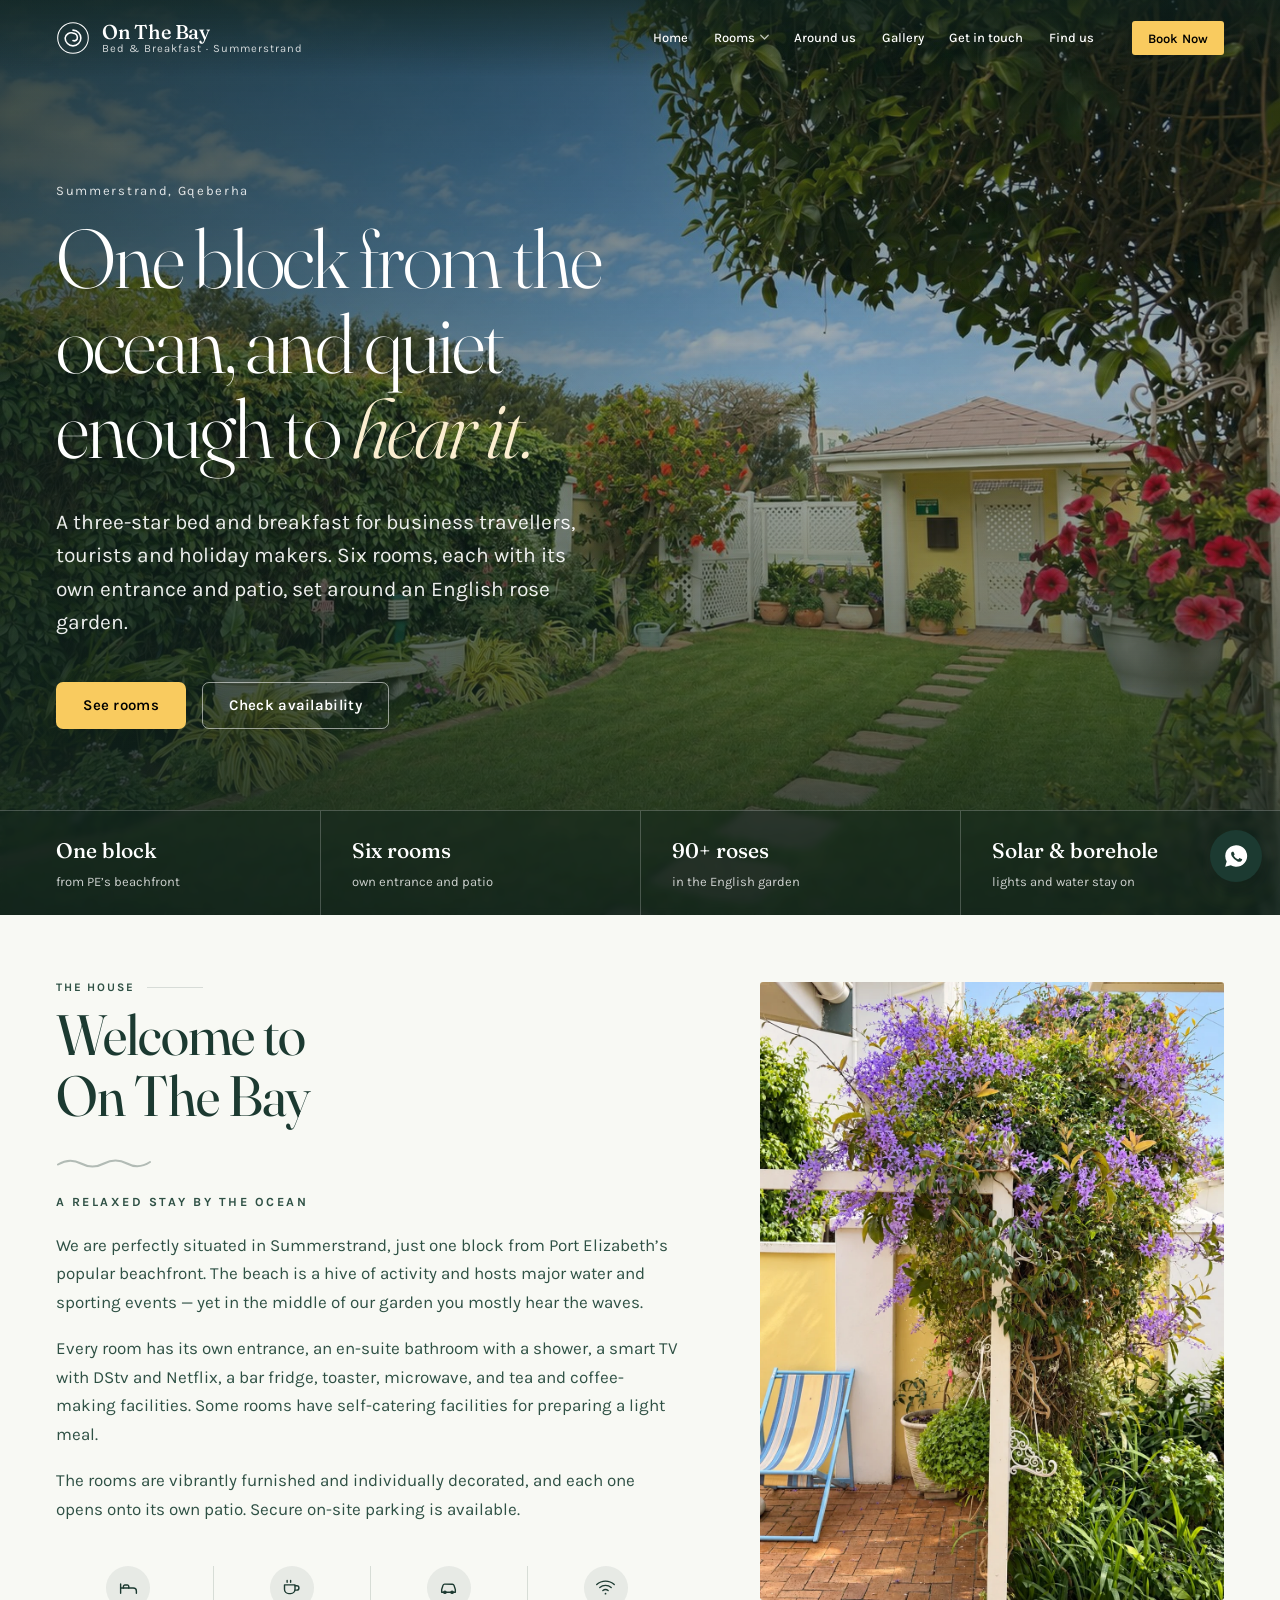
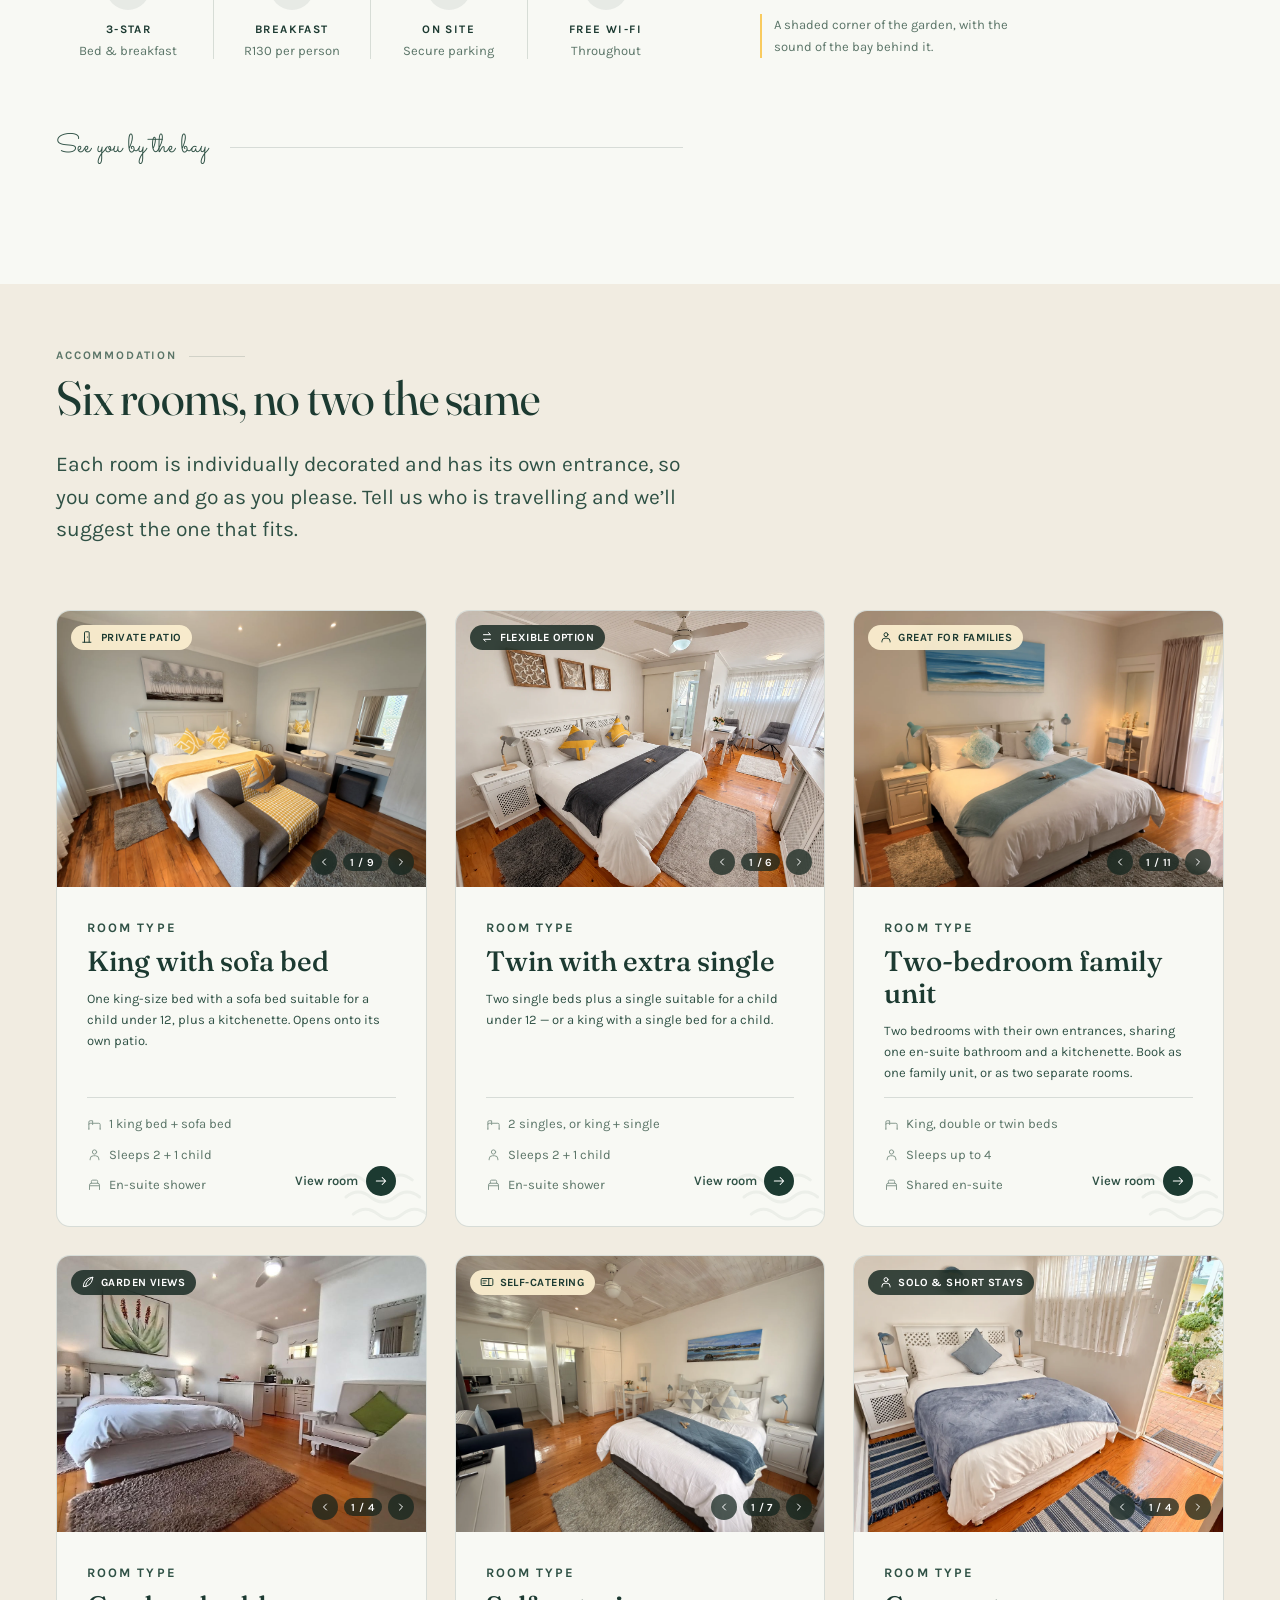
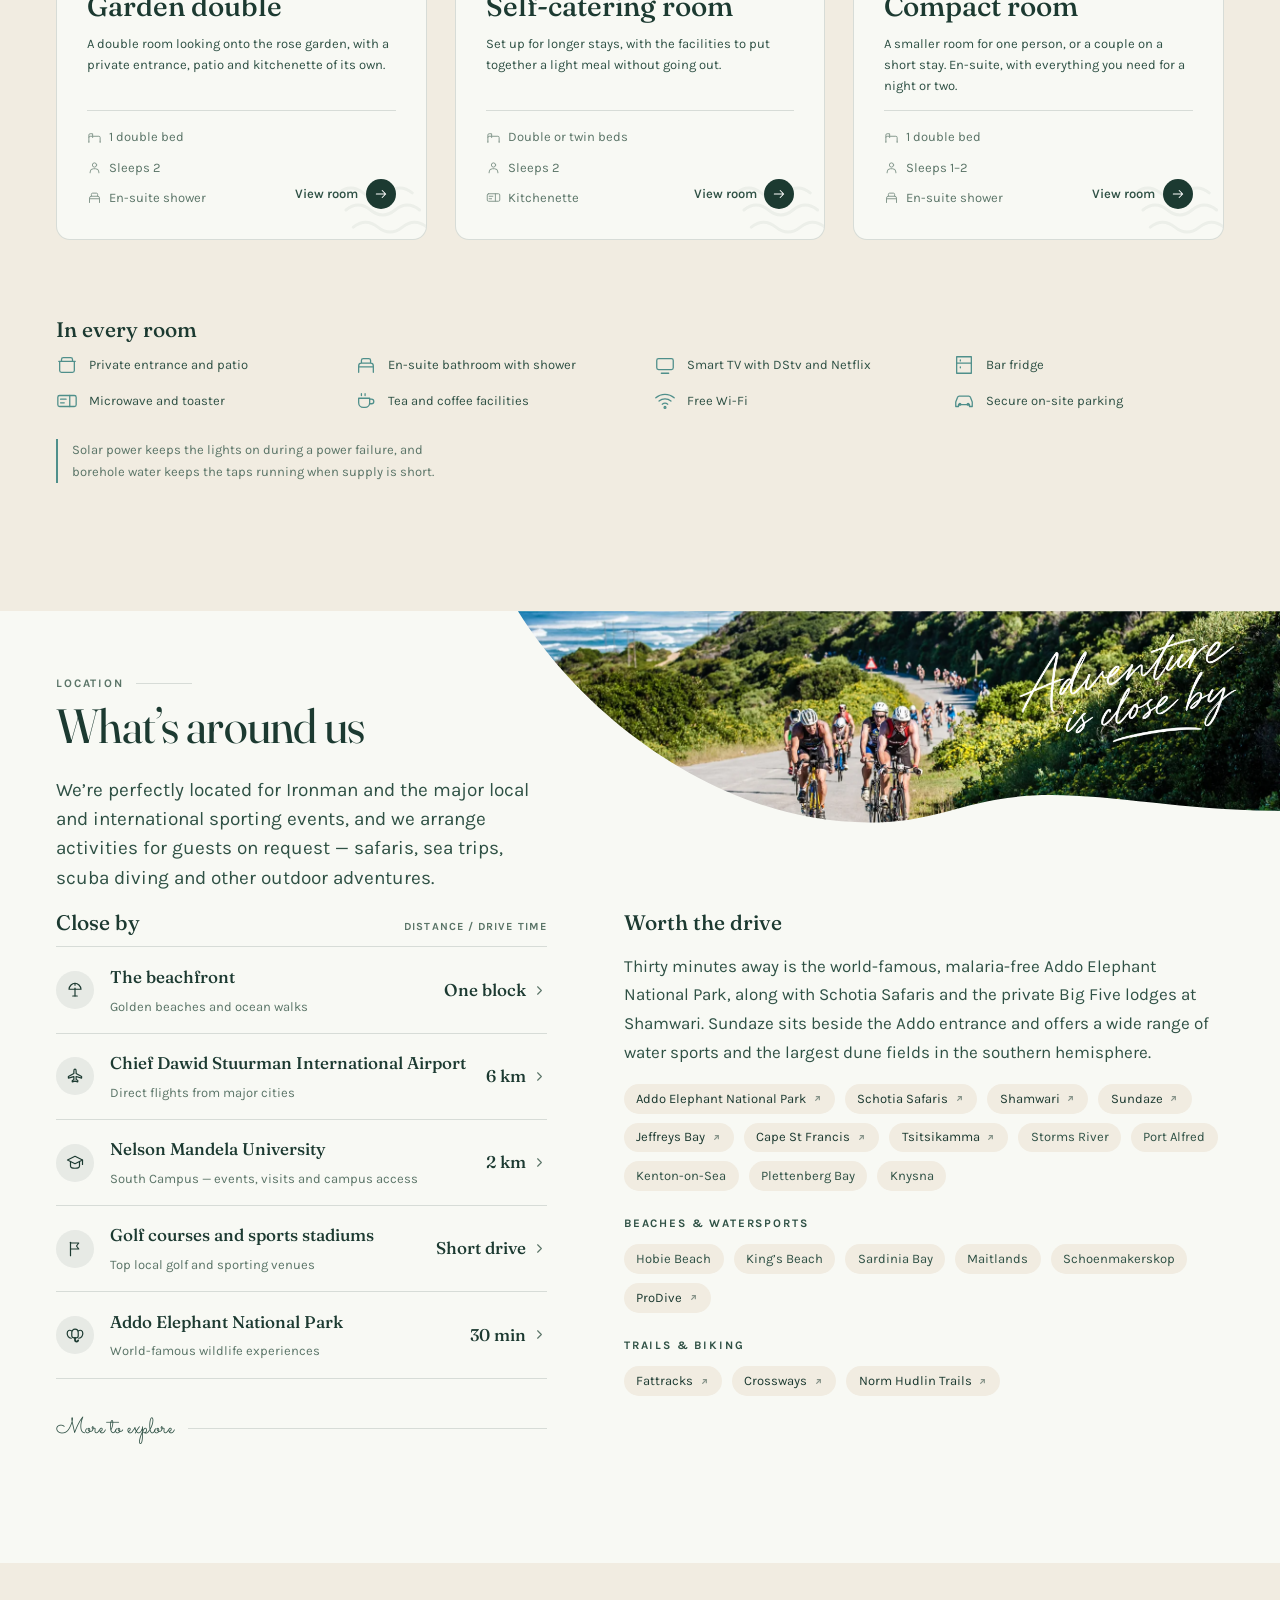
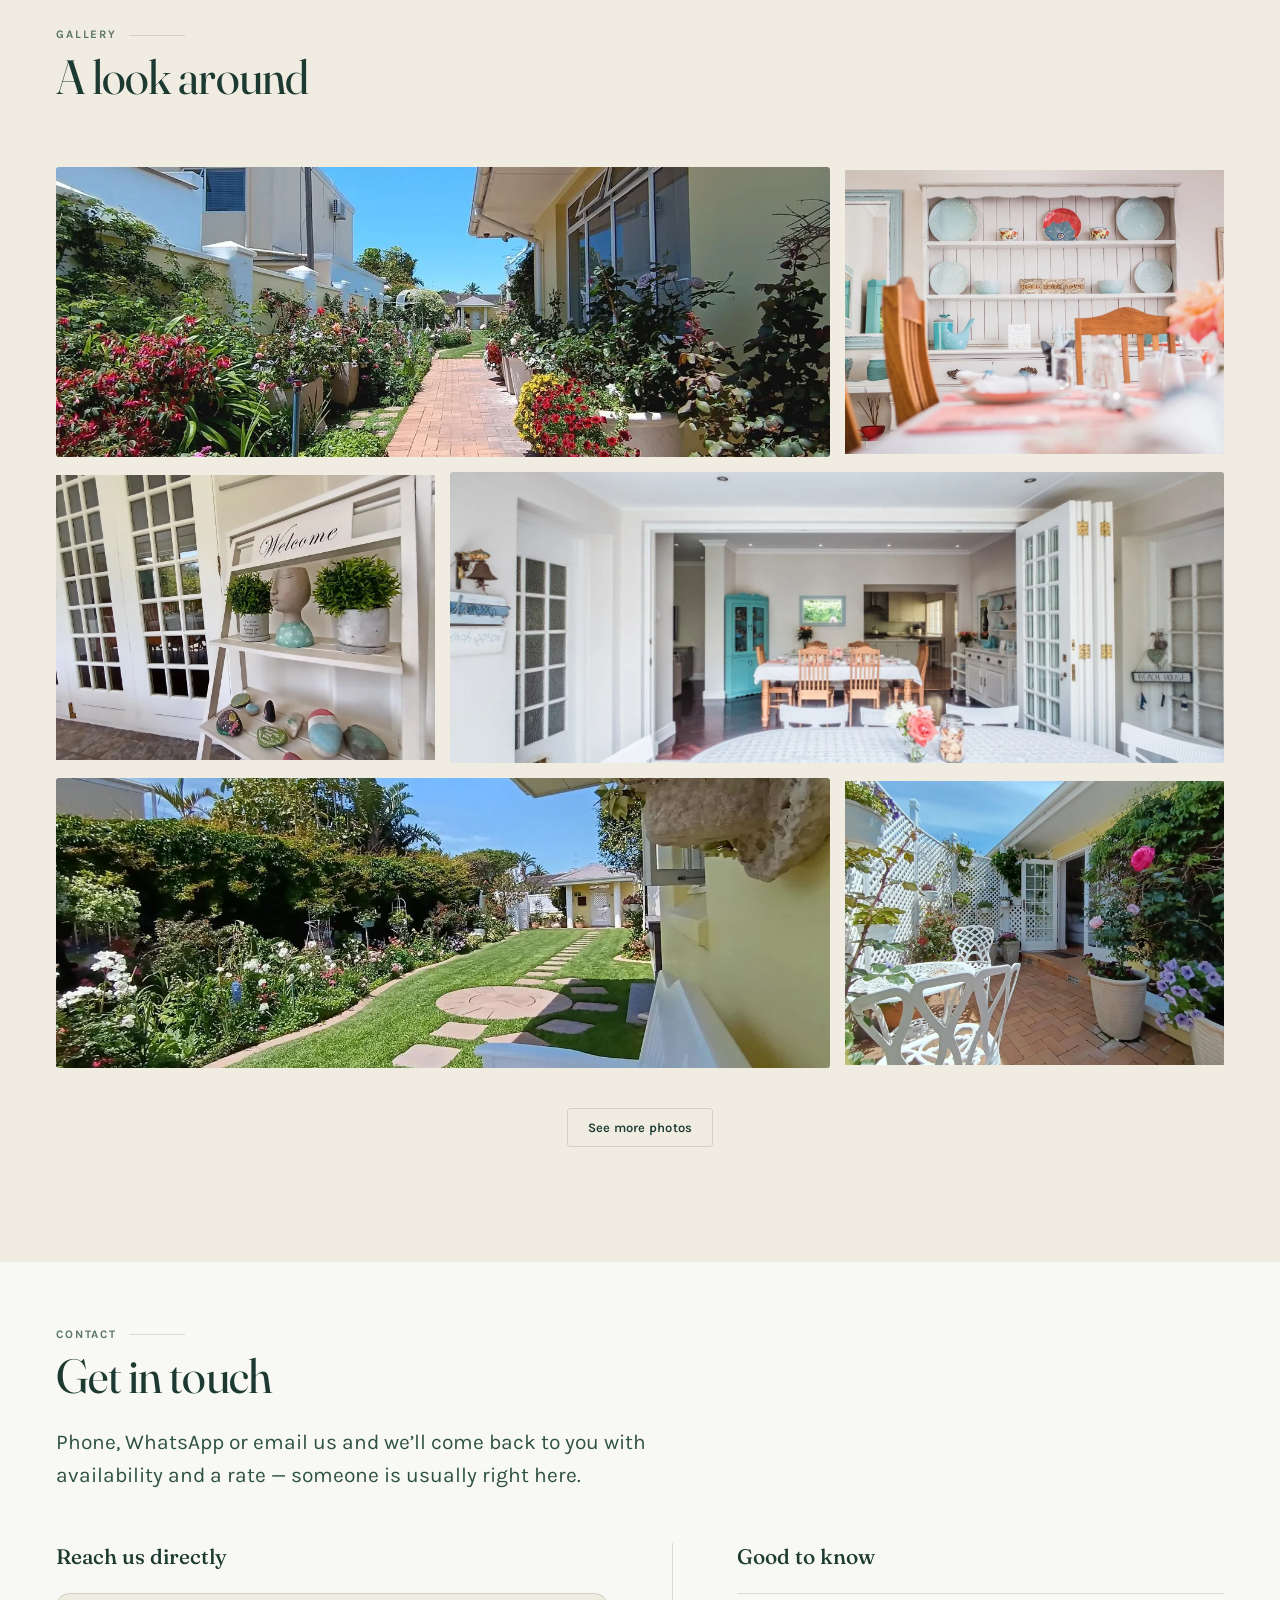
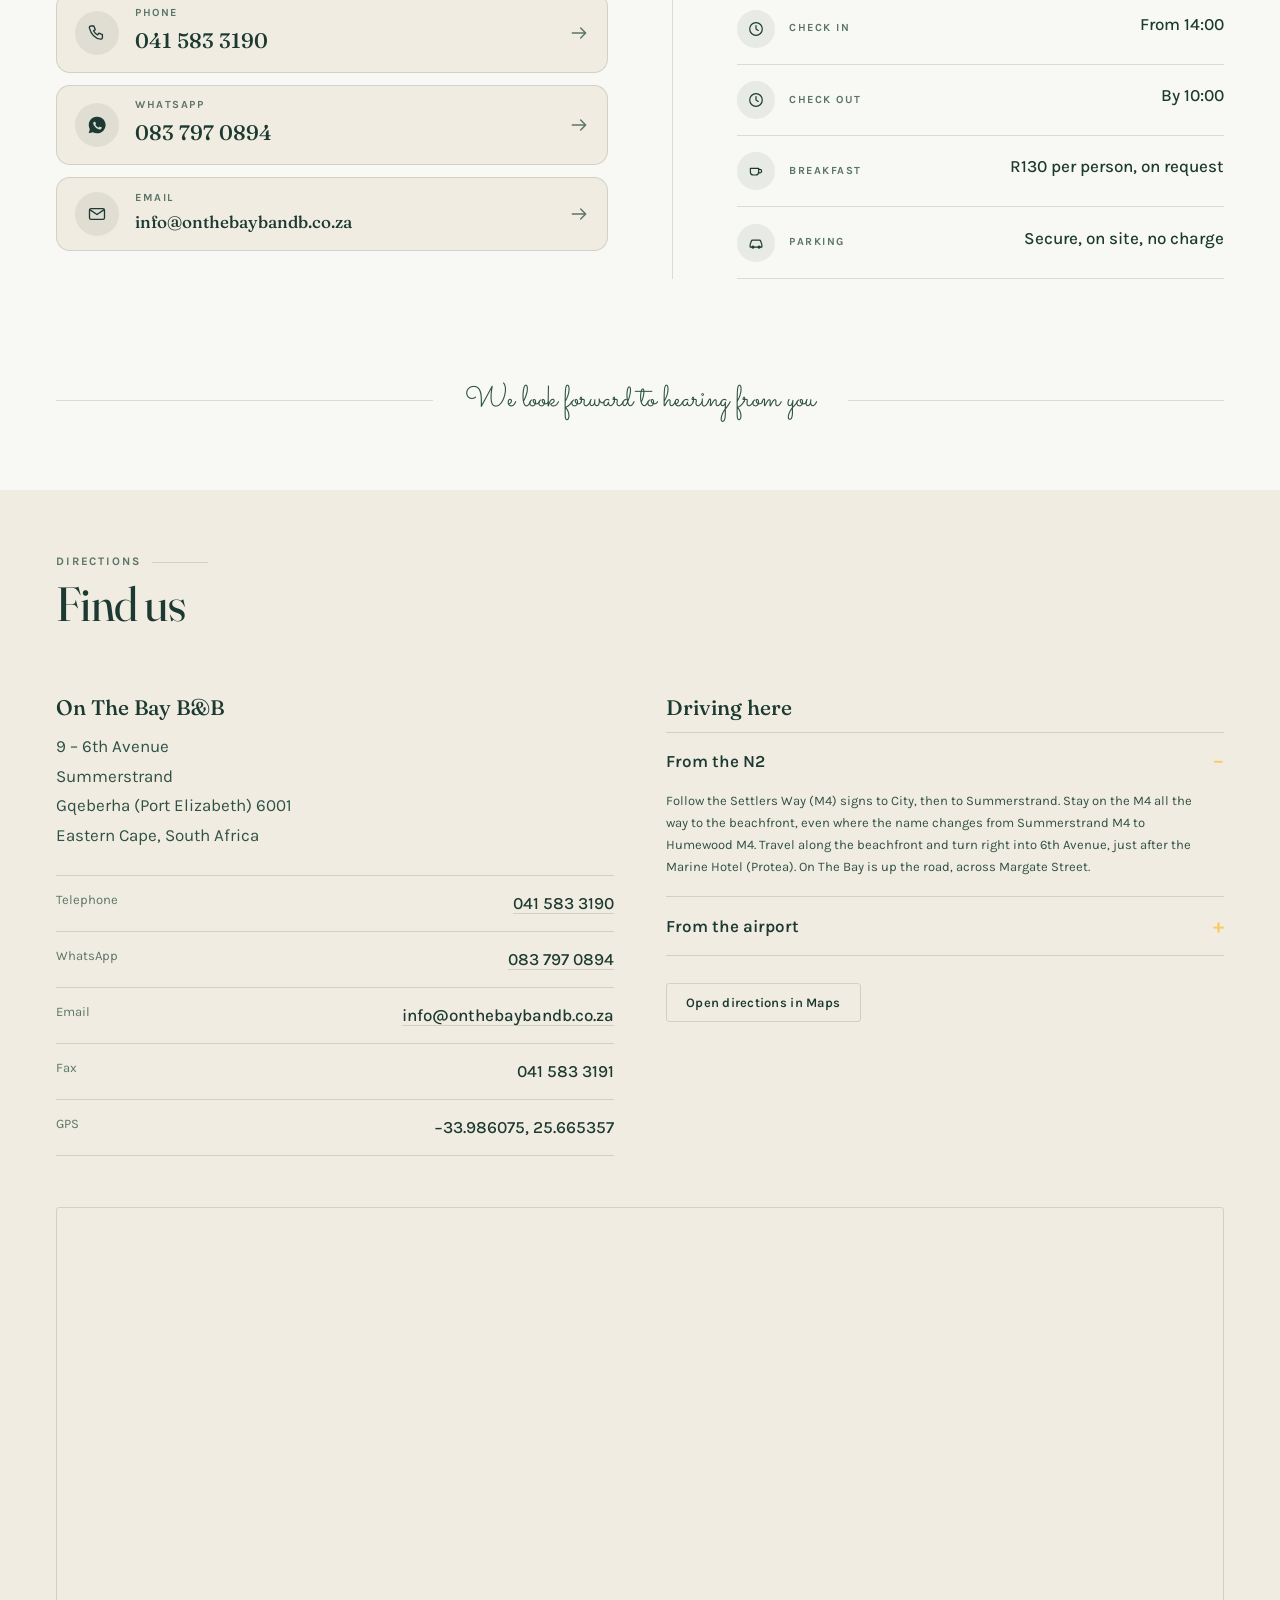
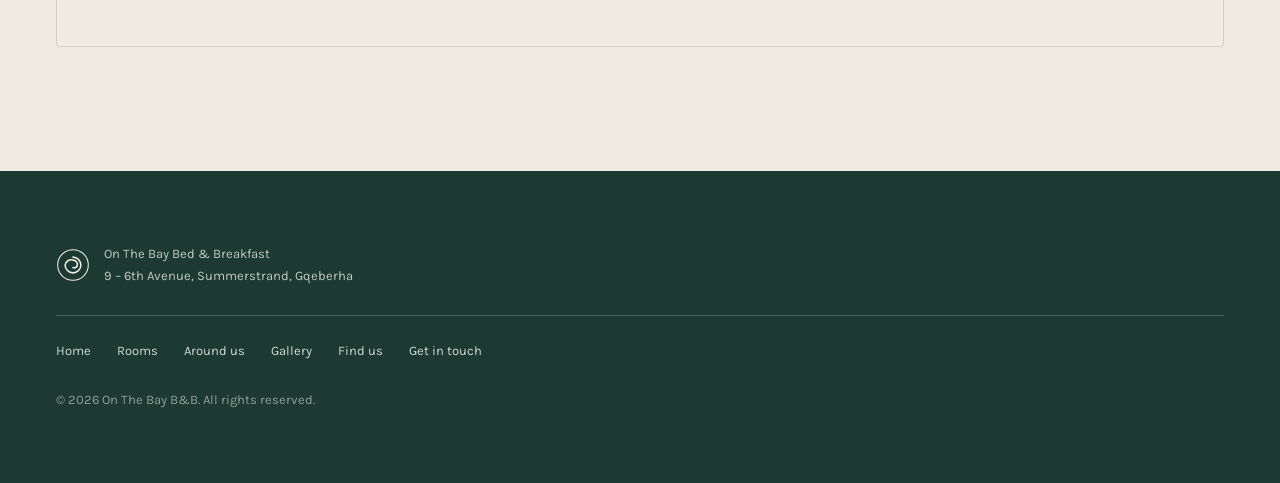
==== index.html @ 8ef1be41 "update" ====
<!DOCTYPE html>
<html lang="en-ZA">
<head>
<meta charset="utf-8">
<meta name="viewport" content="width=device-width, initial-scale=1">
<title>On The Bay B&amp;B — Bed and breakfast in Summerstrand, Gqeberha</title>
<meta name="description" content="Three-star bed and breakfast in Summerstrand, Gqeberha (Port Elizabeth). Six rooms with private entrances, set around an English rose garden, one block from the beachfront.">
<link rel="canonical" href="https://www.onthebaybandb.co.za/">
<meta property="og:title" content="On The Bay B&amp;B — Summerstrand, Gqeberha">
<meta property="og:description" content="Six rooms with private entrances, set around an English rose garden, one block from the beachfront.">
<!-- og:image MUST be an absolute URL — WhatsApp/Facebook fetch it from their
     own servers, where a relative path has nothing to resolve against and the
     preview silently falls back to no image. This was relative while every
     rooms/*.html page was already absolute. -->
<meta property="og:image" content="https://www.onthebaybandb.co.za/images/og-image.jpg">
<meta property="og:image:width" content="1200">
<meta property="og:image:height" content="630">
<meta property="og:image:alt" content="The garden path leading to the guest cottage at On The Bay, with flowering pots and a mown lawn">
<meta property="og:url" content="https://www.onthebaybandb.co.za/">
<meta property="og:site_name" content="On The Bay B&amp;B">
<meta property="og:type" content="website">
<meta name="theme-color" content="#1C3A31">
<link rel="icon" href="favicon.svg" type="image/svg+xml">

<link rel="preconnect" href="https://fonts.googleapis.com">
<link rel="preconnect" href="https://fonts.gstatic.com" crossorigin>
<link href="https://fonts.googleapis.com/css2?family=Fraunces:opsz,wght@9..144,300..800&family=Karla:wght@300..700&family=Sacramento&display=swap" rel="stylesheet">
<link rel="stylesheet" href="styles.css">

<script type="application/ld+json">
{
  "@context": "https://schema.org",
  "@type": "BedAndBreakfast",
  "name": "On The Bay B&B",
  "url": "https://www.onthebaybandb.co.za/",
  "image": "https://www.onthebaybandb.co.za/images/og-image.jpg",
  "telephone": "+27415833190",
  "email": "info@onthebaybandb.co.za",
  "starRating": { "@type": "Rating", "ratingValue": "3" },
  "address": {
    "@type": "PostalAddress",
    "streetAddress": "9 Sixth Avenue, Summerstrand",
    "addressLocality": "Gqeberha (Port Elizabeth)",
    "postalCode": "6001",
    "addressRegion": "Eastern Cape",
    "addressCountry": "ZA"
  },
  "geo": { "@type": "GeoCoordinates", "latitude": -33.986075, "longitude": 25.665357 },
  "amenityFeature": [
    { "@type": "LocationFeatureSpecification", "name": "Free Wi-Fi", "value": true },
    { "@type": "LocationFeatureSpecification", "name": "Secure on-site parking", "value": true },
    { "@type": "LocationFeatureSpecification", "name": "Garden", "value": true }
  ]
}
</script>
</head>

<body>
<a class="skip" href="#main">Skip to content</a>

<!-- ─────────────────────────  HEADER  ───────────────────────── -->
<header class="site-head" id="siteHead">
  <div class="shell head-inner">

    <a class="brand" href="./" aria-label="On The Bay B&amp;B, home">
      <svg class="brand-mark" viewBox="0 0 32 32" aria-hidden="true" focusable="false">
        <circle cx="16" cy="16" r="14.4" fill="none" stroke="currentColor" stroke-width="1"/>
        <path d="M16 8.6a7.4 7.4 0 1 1-7.4 7.4A5.7 5.7 0 0 1 16 11.4a4.1 4.1 0 0 1 4.1 4.1A2.9 2.9 0 0 1 16 18.4"
              fill="none" stroke="currentColor" stroke-width="1.5" stroke-linecap="round"/>
      </svg>
      <span class="brand-words">
        <span class="brand-name">On The Bay</span>
        <span class="brand-sub">Bed &amp; Breakfast &middot; Summerstrand</span>
      </span>
    </a>

    <nav class="nav" id="nav" aria-label="Main">
      <a href="./">Home</a>
      <div class="nav-item">
        <a href="rooms/" class="nav-trigger">Rooms <svg class="nav-caret" viewBox="0 0 12 8" aria-hidden="true" focusable="false"><path d="M1 1l5 5 5-5" fill="none" stroke="currentColor" stroke-width="1.6" stroke-linecap="round" stroke-linejoin="round"/></svg></a>
        <div class="nav-dropdown">
          <a href="rooms/king-sofa">King with sofa bed</a>
          <a href="rooms/twin">Twin with extra single</a>
          <a href="rooms/family-unit">Two-bedroom family unit</a>
          <a href="rooms/garden-double">Garden double</a>
          <a href="rooms/self-catering">Self-catering room</a>
          <a href="rooms/compact-room">Compact room</a>
        </div>
      </div>
      <a href="#around">Around us</a>
      <a href="#gallery">Gallery</a>
      <a href="#contact">Get in touch</a>
      <a href="#find">Find us</a>
    </nav>

    <div class="head-actions">
      <a class="btn btn-solid btn-sm" href="https://book.nightsbridge.com/26870" target="_blank" rel="noopener">Book Now</a>
      <button class="burger" id="burger" aria-expanded="false" aria-controls="nav" aria-label="Open menu">
        <span></span><span></span><span></span>
      </button>
    </div>

  </div>
</header>

<main id="main">

<!-- ─────────────────────────  HERO  ───────────────────────── -->
<section class="hero" id="top">
  <img class="hero-img" src="images/hero-3.jpg" width="1448" height="1086" alt="The garden path leading to the guest cottage at On The Bay B&amp;B" fetchpriority="high">
  <div class="hero-scrim" aria-hidden="true"></div>

  <div class="shell hero-inner">
    <p class="hero-place js-rise" style="--d:0ms">Summerstrand, Gqeberha</p>
    <h1 class="hero-title js-rise" style="--d:90ms">One block from the<br>ocean, and quiet<br>enough to <em class="hero-title-accent">hear it.</em></h1>
    <p class="hero-lede js-rise" style="--d:180ms">
      A three-star bed and breakfast for business travellers, tourists and holiday makers.
      Six rooms, each with its own entrance and patio, set around an English rose garden.
    </p>
    <div class="hero-cta js-rise" style="--d:270ms">
      <a class="btn btn-solid" href="#rooms">See rooms</a>
      <a class="btn btn-ghost" href="https://book.nightsbridge.com/26870" target="_blank" rel="noopener">Check availability</a>
    </div>
  </div>

  <ul class="ribbon">
    <li><strong>One block</strong><span>from PE&rsquo;s beachfront</span></li>
    <li><strong>Six rooms</strong><span>own entrance and patio</span></li>
    <li><strong>90+ roses</strong><span>in the English garden</span></li>
    <li><strong>Solar &amp; borehole</strong><span>lights and water stay on</span></li>
  </ul>
</section>

<!-- ─────────────────────────  WELCOME  ───────────────────────── -->
<section class="band band-paper" id="stay">
  <div class="shell split">

    <div class="split-text">
      <p class="eyebrow eyebrow-rule">The house</p>
      <h2 class="h-sec"><span>Welcome to</span> <span>On The Bay</span></h2>
      <svg class="welcome-wave" viewBox="0 0 96 14" aria-hidden="true">
        <path d="M2 9.5Q13.5 2.5 25 8.5T48 8.5T71 8.5T94 7"/>
      </svg>
      <p class="welcome-sub">A relaxed stay by the ocean</p>
      <p>
        We are perfectly situated in Summerstrand, just one block from Port Elizabeth&rsquo;s popular
        beachfront. The beach is a hive of activity and hosts major water and sporting events &mdash;
        yet in the middle of our garden you mostly hear the waves.
      </p>
      <p>
        Every room has its own entrance, an en-suite bathroom with a shower, a smart TV with DStv and
        Netflix, a bar fridge, toaster, microwave, and tea and coffee-making facilities. Some rooms have
        self-catering facilities for preparing a light meal.
      </p>
      <!-- Braai is deliberately NOT mentioned anywhere guest-facing (Sept 2026,
           owner's instruction). There is no shared braai or entertainment area;
           a braai can be laid on by special request, but advertising it sets an
           expectation they don't want to carry. The "Braai facilities" entry was
           removed from the JSON-LD amenityFeature list at the same time, since
           that is how search engines surface it. Don't reinstate either from an
           older copy of the page. -->
      <p>
        The rooms are vibrantly furnished and individually decorated, and each one opens onto its own
        patio. Secure on-site parking is available.
      </p>

      <!-- A <ul>, not the <dl class="facts"> this replaced: the mockup drops the
           labels ("Grading", "Breakfast", "Parking", "Internet") and leads with
           the value, so "3-star / Bed & breakfast" is one phrase in two weights
           rather than a term and its definition. Icons are the site's existing
           ones, reused verbatim — bed from the room-card .spec list, cup and car
           from #contact's .cb-facts, Wi-Fi from the amenities ribbon. -->
      <ul class="welcome-facts">
        <li>
          <span class="welcome-fact-icon" aria-hidden="true"><svg viewBox="0 0 24 24" fill="none" stroke="currentColor" stroke-width="1.6" stroke-linecap="round" stroke-linejoin="round"><path d="M3 18.5V8"/><path d="M3 12.6h14.5a3.5 3.5 0 0 1 3.5 3.5v2.4"/><path d="M6.2 12.6v-1.9a1.6 1.6 0 0 1 1.6-1.6h2.9a1.6 1.6 0 0 1 1.6 1.6v1.9"/></svg></span>
          <b>3-star</b>
          <small>Bed &amp; breakfast</small>
        </li>
        <li>
          <span class="welcome-fact-icon" aria-hidden="true"><svg viewBox="0 0 24 24" fill="none" stroke="currentColor" stroke-width="1.6" stroke-linecap="round" stroke-linejoin="round"><path d="M4 9h12v5a5 5 0 0 1-5 5H9a5 5 0 0 1-5-5z"/><path d="M16 10h2a2.5 2.5 0 0 1 0 5h-2M7 4v2M11 4v2"/></svg></span>
          <b>Breakfast</b>
          <small>R130 per person</small>
        </li>
        <li>
          <span class="welcome-fact-icon" aria-hidden="true"><svg viewBox="0 0 24 24" fill="none" stroke="currentColor" stroke-width="1.6" stroke-linecap="round" stroke-linejoin="round"><path d="M4.2 14.2 5.7 9.6a2 2 0 0 1 1.9-1.4h8.8a2 2 0 0 1 1.9 1.4l1.5 4.6v3.2H4.2z"/><circle cx="7.9" cy="17.4" r="1.3"/><circle cx="16.1" cy="17.4" r="1.3"/></svg></span>
          <b>On site</b>
          <small>Secure parking</small>
        </li>
        <li>
          <span class="welcome-fact-icon" aria-hidden="true"><svg viewBox="0 0 24 24" fill="none" stroke="currentColor" stroke-width="1.6" stroke-linecap="round" stroke-linejoin="round"><path d="M2 8.5a15 15 0 0 1 20 0M5.5 12a10 10 0 0 1 13 0M9 15.5a5 5 0 0 1 6 0"/><circle cx="12" cy="19" r="1" fill="currentColor" stroke="none"/></svg></span>
          <b>Free Wi-Fi</b>
          <small>Throughout</small>
        </li>
      </ul>

      <!-- The mockup put a "Book Your Stay" button on this row, to the left of
           the sign-off. The owner asked for it to be left out, so the sign-off
           starts at the gutter and its rule runs out to the right instead.
           Don't add a CTA back here without asking. -->
      <p class="welcome-signoff">See you by the bay</p>
    </div>

    <figure class="split-fig">
      <img src="images/welcome.webp" width="1086" height="1448" alt="A pergola in the garden at On The Bay, covered in purple flowering creeper, with a striped deckchair on the brick paving below" loading="lazy">
      <figcaption>A shaded corner of the garden, with the sound of the bay behind it.</figcaption>
    </figure>

  </div>
</section>

<!-- ─────────────────────────  ROOMS  ───────────────────────── -->
<section class="band band-chalk" id="rooms">
  <div class="shell">

    <header class="sec-head">
      <p class="eyebrow eyebrow-rule">Accommodation</p>
      <h2 class="h-sec">Six rooms, no two the same</h2>
      <p class="lede">
        Each room is individually decorated and has its own entrance, so you come and go as you please.
        Tell us who is travelling and we&rsquo;ll suggest the one that fits.
      </p>
    </header>

    <div class="rooms">

      <a class="room" href="rooms/king-sofa">
        <div class="room-img" data-room-carousel data-slug="king-sofa" data-count="9" data-ext="webp" data-alt="King room with sofa bed">
          <img src="images/rooms/king-sofa/1.webp" width="2000" height="1500" alt="King room with sofa bed" loading="lazy">
          <span class="room-badge room-badge--light"><svg viewBox="0 0 24 24" aria-hidden="true" fill="none" stroke="currentColor" stroke-width="1.7" stroke-linecap="round" stroke-linejoin="round"><path d="M6 21V4.5A1.5 1.5 0 0 1 7.5 3h5A1.5 1.5 0 0 1 14 4.5V21"/><path d="M3 21h14"/><circle cx="11" cy="12" r="1" fill="currentColor" stroke="none"/></svg>Private patio</span>
          <div class="room-carousel" aria-hidden="true">
            <button type="button" class="room-carousel-btn room-carousel-prev" aria-label="Previous photo of King with sofa bed"><svg viewBox="0 0 24 24" aria-hidden="true" fill="none" stroke="currentColor" stroke-width="2" stroke-linecap="round" stroke-linejoin="round"><path d="M15 6l-6 6 6 6"/></svg></button>
            <span class="room-carousel-count">1 / 9</span>
            <button type="button" class="room-carousel-btn room-carousel-next" aria-label="Next photo of King with sofa bed"><svg viewBox="0 0 24 24" aria-hidden="true" fill="none" stroke="currentColor" stroke-width="2" stroke-linecap="round" stroke-linejoin="round"><path d="M9 6l6 6-6 6"/></svg></button>
          </div>
        </div>
        <div class="room-body">
          <p class="eyebrow">Room type</p>
          <h3>King with sofa bed</h3>
          <p>One king-size bed with a sofa bed suitable for a child under 12, plus a kitchenette. Opens onto its own patio.</p>
          <div class="room-tag">
            <ul class="spec">
              <li><svg viewBox="0 0 24 24" aria-hidden="true" fill="none" stroke="currentColor" stroke-width="1.6" stroke-linecap="round" stroke-linejoin="round"><path d="M3 18v-6a2 2 0 0 1 2-2h14a2 2 0 0 1 2 2v6"/><path d="M3 18v2M21 18v2"/><path d="M3 12V8a2 2 0 0 1 2-2h4v6"/></svg>1 king bed + sofa bed</li>
              <li><svg viewBox="0 0 24 24" aria-hidden="true" fill="none" stroke="currentColor" stroke-width="1.6" stroke-linecap="round" stroke-linejoin="round"><circle cx="12" cy="8" r="3.4"/><path d="M5 20.5v-1.2a5.3 5.3 0 0 1 5.3-5.3h3.4a5.3 5.3 0 0 1 5.3 5.3v1.2"/></svg>Sleeps 2 + 1 child</li>
              <li><svg viewBox="0 0 24 24" aria-hidden="true" fill="none" stroke="currentColor" stroke-width="1.6" stroke-linecap="round" stroke-linejoin="round"><path d="M4 20v-7a3 3 0 0 1 3-3h10a3 3 0 0 1 3 3v7M4 14h16M7 10V7a2 2 0 0 1 2-2h6a2 2 0 0 1 2 2v3"/></svg>En-suite shower</li>
            </ul>
            <span class="room-view">View room <span class="room-view-arrow" aria-hidden="true"><svg viewBox="0 0 24 24" aria-hidden="true" fill="none" stroke="currentColor" stroke-width="1.8" stroke-linecap="round" stroke-linejoin="round"><path d="M4 12h16M14 6l6 6-6 6"/></svg></span></span>
          </div>
        </div>
      </a>

      <a class="room" href="rooms/twin">
        <div class="room-img" data-room-carousel data-slug="twin" data-count="6" data-ext="webp" data-alt="Twin room with an extra single bed">
          <img src="images/rooms/twin/1.webp" width="1448" height="1086" alt="Twin room with an extra single bed" loading="lazy">
          <span class="room-badge room-badge--dark"><svg viewBox="0 0 24 24" aria-hidden="true" fill="none" stroke="currentColor" stroke-width="1.7" stroke-linecap="round" stroke-linejoin="round"><path d="M6 8h12l-3.5-3.5"/><path d="M18 16H6l3.5 3.5"/></svg>Flexible option</span>
          <div class="room-carousel" aria-hidden="true">
            <button type="button" class="room-carousel-btn room-carousel-prev" aria-label="Previous photo of Twin with extra single"><svg viewBox="0 0 24 24" aria-hidden="true" fill="none" stroke="currentColor" stroke-width="2" stroke-linecap="round" stroke-linejoin="round"><path d="M15 6l-6 6 6 6"/></svg></button>
            <span class="room-carousel-count">1 / 6</span>
            <button type="button" class="room-carousel-btn room-carousel-next" aria-label="Next photo of Twin with extra single"><svg viewBox="0 0 24 24" aria-hidden="true" fill="none" stroke="currentColor" stroke-width="2" stroke-linecap="round" stroke-linejoin="round"><path d="M9 6l6 6-6 6"/></svg></button>
          </div>
        </div>
        <div class="room-body">
          <p class="eyebrow">Room type</p>
          <h3>Twin with extra single</h3>
          <p>Two single beds plus a single suitable for a child under 12 &mdash; or a king with a single bed for a child.</p>
          <div class="room-tag">
            <ul class="spec">
              <li><svg viewBox="0 0 24 24" aria-hidden="true" fill="none" stroke="currentColor" stroke-width="1.6" stroke-linecap="round" stroke-linejoin="round"><path d="M3 18v-6a2 2 0 0 1 2-2h14a2 2 0 0 1 2 2v6"/><path d="M3 18v2M21 18v2"/><path d="M3 12V8a2 2 0 0 1 2-2h4v6"/></svg>2 singles, or king + single</li>
              <li><svg viewBox="0 0 24 24" aria-hidden="true" fill="none" stroke="currentColor" stroke-width="1.6" stroke-linecap="round" stroke-linejoin="round"><circle cx="12" cy="8" r="3.4"/><path d="M5 20.5v-1.2a5.3 5.3 0 0 1 5.3-5.3h3.4a5.3 5.3 0 0 1 5.3 5.3v1.2"/></svg>Sleeps 2 + 1 child</li>
              <li><svg viewBox="0 0 24 24" aria-hidden="true" fill="none" stroke="currentColor" stroke-width="1.6" stroke-linecap="round" stroke-linejoin="round"><path d="M4 20v-7a3 3 0 0 1 3-3h10a3 3 0 0 1 3 3v7M4 14h16M7 10V7a2 2 0 0 1 2-2h6a2 2 0 0 1 2 2v3"/></svg>En-suite shower</li>
            </ul>
            <span class="room-view">View room <span class="room-view-arrow" aria-hidden="true"><svg viewBox="0 0 24 24" aria-hidden="true" fill="none" stroke="currentColor" stroke-width="1.8" stroke-linecap="round" stroke-linejoin="round"><path d="M4 12h16M14 6l6 6-6 6"/></svg></span></span>
          </div>
        </div>
      </a>

      <a class="room" href="rooms/family-unit">
        <div class="room-img" data-room-carousel data-slug="family-unit" data-count="11" data-ext="webp" data-alt="Two-bedroom family unit">
          <img src="images/rooms/family-unit/1.webp" width="2000" height="1500" alt="Two-bedroom family unit" loading="lazy">
          <span class="room-badge room-badge--light"><svg viewBox="0 0 24 24" aria-hidden="true" fill="none" stroke="currentColor" stroke-width="1.7" stroke-linecap="round" stroke-linejoin="round"><circle cx="12" cy="8" r="3.4"/><path d="M5 20.5v-1.2a5.3 5.3 0 0 1 5.3-5.3h3.4a5.3 5.3 0 0 1 5.3 5.3v1.2"/></svg>Great for families</span>
          <div class="room-carousel" aria-hidden="true">
            <button type="button" class="room-carousel-btn room-carousel-prev" aria-label="Previous photo of Two-bedroom family unit"><svg viewBox="0 0 24 24" aria-hidden="true" fill="none" stroke="currentColor" stroke-width="2" stroke-linecap="round" stroke-linejoin="round"><path d="M15 6l-6 6 6 6"/></svg></button>
            <span class="room-carousel-count">1 / 11</span>
            <button type="button" class="room-carousel-btn room-carousel-next" aria-label="Next photo of Two-bedroom family unit"><svg viewBox="0 0 24 24" aria-hidden="true" fill="none" stroke="currentColor" stroke-width="2" stroke-linecap="round" stroke-linejoin="round"><path d="M9 6l6 6-6 6"/></svg></button>
          </div>
        </div>
        <div class="room-body">
          <p class="eyebrow">Room type</p>
          <h3>Two-bedroom family unit</h3>
          <p>Two bedrooms with their own entrances, sharing one en-suite bathroom and a kitchenette. Book as one family unit, or as two separate rooms.</p>
          <div class="room-tag">
            <ul class="spec">
              <li><svg viewBox="0 0 24 24" aria-hidden="true" fill="none" stroke="currentColor" stroke-width="1.6" stroke-linecap="round" stroke-linejoin="round"><path d="M3 18v-6a2 2 0 0 1 2-2h14a2 2 0 0 1 2 2v6"/><path d="M3 18v2M21 18v2"/><path d="M3 12V8a2 2 0 0 1 2-2h4v6"/></svg>King, double or twin beds</li>
              <li><svg viewBox="0 0 24 24" aria-hidden="true" fill="none" stroke="currentColor" stroke-width="1.6" stroke-linecap="round" stroke-linejoin="round"><circle cx="12" cy="8" r="3.4"/><path d="M5 20.5v-1.2a5.3 5.3 0 0 1 5.3-5.3h3.4a5.3 5.3 0 0 1 5.3 5.3v1.2"/></svg>Sleeps up to 4</li>
              <li><svg viewBox="0 0 24 24" aria-hidden="true" fill="none" stroke="currentColor" stroke-width="1.6" stroke-linecap="round" stroke-linejoin="round"><path d="M4 20v-7a3 3 0 0 1 3-3h10a3 3 0 0 1 3 3v7M4 14h16M7 10V7a2 2 0 0 1 2-2h6a2 2 0 0 1 2 2v3"/></svg>Shared en-suite</li>
            </ul>
            <span class="room-view">View room <span class="room-view-arrow" aria-hidden="true"><svg viewBox="0 0 24 24" aria-hidden="true" fill="none" stroke="currentColor" stroke-width="1.8" stroke-linecap="round" stroke-linejoin="round"><path d="M4 12h16M14 6l6 6-6 6"/></svg></span></span>
          </div>
        </div>
      </a>

      <a class="room" href="rooms/garden-double">
        <div class="room-img" data-room-carousel data-slug="garden-double" data-count="4" data-ext="jpg" data-alt="Garden double room">
          <img src="images/rooms/garden-double/1.jpg" width="1100" height="825" alt="Garden double room" loading="lazy">
          <span class="room-badge room-badge--dark"><svg viewBox="0 0 24 24" aria-hidden="true" fill="none" stroke="currentColor" stroke-width="1.7" stroke-linecap="round" stroke-linejoin="round"><path d="M20 4C11 4 4 11 4 20c9 0 16-7 16-16z"/><path d="M8 20C8 13 13 8 20 4"/></svg>Garden views</span>
          <div class="room-carousel" aria-hidden="true">
            <button type="button" class="room-carousel-btn room-carousel-prev" aria-label="Previous photo of Garden double"><svg viewBox="0 0 24 24" aria-hidden="true" fill="none" stroke="currentColor" stroke-width="2" stroke-linecap="round" stroke-linejoin="round"><path d="M15 6l-6 6 6 6"/></svg></button>
            <span class="room-carousel-count">1 / 4</span>
            <button type="button" class="room-carousel-btn room-carousel-next" aria-label="Next photo of Garden double"><svg viewBox="0 0 24 24" aria-hidden="true" fill="none" stroke="currentColor" stroke-width="2" stroke-linecap="round" stroke-linejoin="round"><path d="M9 6l6 6-6 6"/></svg></button>
          </div>
        </div>
        <div class="room-body">
          <p class="eyebrow">Room type</p>
          <h3>Garden double</h3>
          <p>A double room looking onto the rose garden, with a private entrance, patio and kitchenette of its own.</p>
          <div class="room-tag">
            <ul class="spec">
              <li><svg viewBox="0 0 24 24" aria-hidden="true" fill="none" stroke="currentColor" stroke-width="1.6" stroke-linecap="round" stroke-linejoin="round"><path d="M3 18v-6a2 2 0 0 1 2-2h14a2 2 0 0 1 2 2v6"/><path d="M3 18v2M21 18v2"/><path d="M3 12V8a2 2 0 0 1 2-2h4v6"/></svg>1 double bed</li>
              <li><svg viewBox="0 0 24 24" aria-hidden="true" fill="none" stroke="currentColor" stroke-width="1.6" stroke-linecap="round" stroke-linejoin="round"><circle cx="12" cy="8" r="3.4"/><path d="M5 20.5v-1.2a5.3 5.3 0 0 1 5.3-5.3h3.4a5.3 5.3 0 0 1 5.3 5.3v1.2"/></svg>Sleeps 2</li>
              <li><svg viewBox="0 0 24 24" aria-hidden="true" fill="none" stroke="currentColor" stroke-width="1.6" stroke-linecap="round" stroke-linejoin="round"><path d="M4 20v-7a3 3 0 0 1 3-3h10a3 3 0 0 1 3 3v7M4 14h16M7 10V7a2 2 0 0 1 2-2h6a2 2 0 0 1 2 2v3"/></svg>En-suite shower</li>
            </ul>
            <span class="room-view">View room <span class="room-view-arrow" aria-hidden="true"><svg viewBox="0 0 24 24" aria-hidden="true" fill="none" stroke="currentColor" stroke-width="1.8" stroke-linecap="round" stroke-linejoin="round"><path d="M4 12h16M14 6l6 6-6 6"/></svg></span></span>
          </div>
        </div>
      </a>

      <a class="room" href="rooms/self-catering">
        <div class="room-img" data-room-carousel data-slug="self-catering" data-count="7" data-ext="webp" data-alt="Self-catering room with kitchenette">
          <img src="images/rooms/self-catering/1.webp" width="2000" height="1500" alt="Self-catering room with kitchenette" loading="lazy">
          <span class="room-badge room-badge--light"><svg viewBox="0 0 24 24" aria-hidden="true" fill="none" stroke="currentColor" stroke-width="1.7" stroke-linecap="round" stroke-linejoin="round"><rect x="2" y="6" width="20" height="12" rx="2"/><path d="M15 6v12M5 10h6M5 14h4"/></svg>Self-catering</span>
          <div class="room-carousel" aria-hidden="true">
            <button type="button" class="room-carousel-btn room-carousel-prev" aria-label="Previous photo of Self-catering room"><svg viewBox="0 0 24 24" aria-hidden="true" fill="none" stroke="currentColor" stroke-width="2" stroke-linecap="round" stroke-linejoin="round"><path d="M15 6l-6 6 6 6"/></svg></button>
            <span class="room-carousel-count">1 / 7</span>
            <button type="button" class="room-carousel-btn room-carousel-next" aria-label="Next photo of Self-catering room"><svg viewBox="0 0 24 24" aria-hidden="true" fill="none" stroke="currentColor" stroke-width="2" stroke-linecap="round" stroke-linejoin="round"><path d="M9 6l6 6-6 6"/></svg></button>
          </div>
        </div>
        <div class="room-body">
          <p class="eyebrow">Room type</p>
          <h3>Self-catering room</h3>
          <p>Set up for longer stays, with the facilities to put together a light meal without going out.</p>
          <div class="room-tag">
            <ul class="spec">
              <li><svg viewBox="0 0 24 24" aria-hidden="true" fill="none" stroke="currentColor" stroke-width="1.6" stroke-linecap="round" stroke-linejoin="round"><path d="M3 18v-6a2 2 0 0 1 2-2h14a2 2 0 0 1 2 2v6"/><path d="M3 18v2M21 18v2"/><path d="M3 12V8a2 2 0 0 1 2-2h4v6"/></svg>Double or twin beds</li>
              <li><svg viewBox="0 0 24 24" aria-hidden="true" fill="none" stroke="currentColor" stroke-width="1.6" stroke-linecap="round" stroke-linejoin="round"><circle cx="12" cy="8" r="3.4"/><path d="M5 20.5v-1.2a5.3 5.3 0 0 1 5.3-5.3h3.4a5.3 5.3 0 0 1 5.3 5.3v1.2"/></svg>Sleeps 2</li>
              <li><svg viewBox="0 0 24 24" aria-hidden="true" fill="none" stroke="currentColor" stroke-width="1.6" stroke-linecap="round" stroke-linejoin="round"><rect x="2" y="6" width="20" height="12" rx="2"/><path d="M15 6v12M5 10h6M5 14h4"/></svg>Kitchenette</li>
            </ul>
            <span class="room-view">View room <span class="room-view-arrow" aria-hidden="true"><svg viewBox="0 0 24 24" aria-hidden="true" fill="none" stroke="currentColor" stroke-width="1.8" stroke-linecap="round" stroke-linejoin="round"><path d="M4 12h16M14 6l6 6-6 6"/></svg></span></span>
          </div>
        </div>
      </a>

      <a class="room" href="rooms/compact-room">
        <div class="room-img" data-room-carousel data-slug="compact-single" data-count="4" data-ext="webp" data-alt="Compact room">
          <img src="images/rooms/compact-single/1.webp" width="1086" height="1448" alt="Compact room" loading="lazy">
          <span class="room-badge room-badge--dark"><svg viewBox="0 0 24 24" aria-hidden="true" fill="none" stroke="currentColor" stroke-width="1.7" stroke-linecap="round" stroke-linejoin="round"><circle cx="12" cy="8" r="3.4"/><path d="M5 20.5v-1.2a5.3 5.3 0 0 1 5.3-5.3h3.4a5.3 5.3 0 0 1 5.3 5.3v1.2"/></svg>Solo &amp; short stays</span>
          <div class="room-carousel" aria-hidden="true">
            <button type="button" class="room-carousel-btn room-carousel-prev" aria-label="Previous photo of Compact room"><svg viewBox="0 0 24 24" aria-hidden="true" fill="none" stroke="currentColor" stroke-width="2" stroke-linecap="round" stroke-linejoin="round"><path d="M15 6l-6 6 6 6"/></svg></button>
            <span class="room-carousel-count">1 / 4</span>
            <button type="button" class="room-carousel-btn room-carousel-next" aria-label="Next photo of Compact room"><svg viewBox="0 0 24 24" aria-hidden="true" fill="none" stroke="currentColor" stroke-width="2" stroke-linecap="round" stroke-linejoin="round"><path d="M9 6l6 6-6 6"/></svg></button>
          </div>
        </div>
        <div class="room-body">
          <p class="eyebrow">Room type</p>
          <h3>Compact room</h3>
          <p>A smaller room for one person, or a couple on a short stay. En-suite, with everything you need for a night or two.</p>
          <div class="room-tag">
            <ul class="spec">
              <li><svg viewBox="0 0 24 24" aria-hidden="true" fill="none" stroke="currentColor" stroke-width="1.6" stroke-linecap="round" stroke-linejoin="round"><path d="M3 18v-6a2 2 0 0 1 2-2h14a2 2 0 0 1 2 2v6"/><path d="M3 18v2M21 18v2"/><path d="M3 12V8a2 2 0 0 1 2-2h4v6"/></svg>1 double bed</li>
              <li><svg viewBox="0 0 24 24" aria-hidden="true" fill="none" stroke="currentColor" stroke-width="1.6" stroke-linecap="round" stroke-linejoin="round"><circle cx="12" cy="8" r="3.4"/><path d="M5 20.5v-1.2a5.3 5.3 0 0 1 5.3-5.3h3.4a5.3 5.3 0 0 1 5.3 5.3v1.2"/></svg>Sleeps 1&ndash;2</li>
              <li><svg viewBox="0 0 24 24" aria-hidden="true" fill="none" stroke="currentColor" stroke-width="1.6" stroke-linecap="round" stroke-linejoin="round"><path d="M4 20v-7a3 3 0 0 1 3-3h10a3 3 0 0 1 3 3v7M4 14h16M7 10V7a2 2 0 0 1 2-2h6a2 2 0 0 1 2 2v3"/></svg>En-suite shower</li>
            </ul>
            <span class="room-view">View room <span class="room-view-arrow" aria-hidden="true"><svg viewBox="0 0 24 24" aria-hidden="true" fill="none" stroke="currentColor" stroke-width="1.8" stroke-linecap="round" stroke-linejoin="round"><path d="M4 12h16M14 6l6 6-6 6"/></svg></span></span>
          </div>
        </div>
      </a>

    </div>

    <!-- amenities -->
    <div class="amen">
      <h3 class="h-min">In every room</h3>
      <ul class="amen-list">
        <li><svg viewBox="0 0 24 24" aria-hidden="true"><path d="M3 8h18M6 8V6a2 2 0 0 1 2-2h8a2 2 0 0 1 2 2v2M4 8v10a2 2 0 0 0 2 2h12a2 2 0 0 0 2-2V8"/></svg>Private entrance and patio</li>
        <li><svg viewBox="0 0 24 24" aria-hidden="true"><path d="M4 20v-7a3 3 0 0 1 3-3h10a3 3 0 0 1 3 3v7M4 14h16M7 10V7a2 2 0 0 1 2-2h6a2 2 0 0 1 2 2v3"/></svg>En-suite bathroom with shower</li>
        <li><svg viewBox="0 0 24 24" aria-hidden="true"><rect x="3" y="5" width="18" height="12" rx="2"/><path d="M8 21h8"/></svg>Smart TV with DStv and Netflix</li>
        <li><svg viewBox="0 0 24 24" aria-hidden="true"><path d="M4 3h16v18H4z"/><path d="M4 10h16M8 6.5v1M8 14v1"/></svg>Bar fridge</li>
        <li><svg viewBox="0 0 24 24" aria-hidden="true"><rect x="2" y="6" width="20" height="12" rx="2"/><path d="M15 6v12M5 10h6M5 14h4"/></svg>Microwave and toaster</li>
        <li><svg viewBox="0 0 24 24" aria-hidden="true"><path d="M4 9h12v5a5 5 0 0 1-5 5H9a5 5 0 0 1-5-5z"/><path d="M16 10h2a2.5 2.5 0 0 1 0 5h-2M7 4v2M11 4v2"/></svg>Tea and coffee facilities</li>
        <li><svg viewBox="0 0 24 24" aria-hidden="true"><path d="M2 8.5a15 15 0 0 1 20 0M5.5 12a10 10 0 0 1 13 0M9 15.5a5 5 0 0 1 6 0"/><circle cx="12" cy="19" r="1"/></svg>Free Wi-Fi</li>
        <li><svg viewBox="0 0 24 24" aria-hidden="true"><path d="M3 13l2-5a2 2 0 0 1 2-1.3h10A2 2 0 0 1 19 8l2 5v5h-3v-2H6v2H3z"/><circle cx="7.5" cy="15.5" r="1"/><circle cx="16.5" cy="15.5" r="1"/></svg>Secure on-site parking</li>
      </ul>
      <p class="amen-note">
        Solar power keeps the lights on during a power failure, and borehole water keeps the taps running
        when supply is short.
      </p>
    </div>

  </div>
</section>

<!-- ─────────────────────────  AROUND US  ───────────────────────── -->
<section class="band band-paper around" id="around">
  <svg width="0" height="0" style="position:absolute" aria-hidden="true">
    <clipPath id="aroundWave" clipPathUnits="objectBoundingBox">
      <!-- Rolling ocean swells. The structural point, and what several
           earlier versions of this path got wrong: the curve does not
           taper away down the LEFT edge and leave a straight bottom. It
           sweeps down from the top-left corner and then *becomes* the
           photo's bottom edge, rolling — trough, crest, second trough —
           as it runs off the right edge of the page. That is what reads
           as water; a diagonal cut with a flat bottom reads as a torn
           corner.

           Three segments: the wave face down to the first and deepest
           TROUGH at (0.46,1); up to the CREST at (0.70,0.87); then down
           into a second, shallower trough that runs off the right edge
           at (1,0.945) rather than resolving on screen — the water
           carries on past the page.

           TWO RULES KEEP THIS SMOOTH. Matching tangents is necessary but
           NOT sufficient — a version with exactly continuous tangents at
           every join still read as lumpy, and measuring it showed a 130%
           curvature jump at one of them:

           1. Split segments only at the curve's own extrema. At a trough
              or crest the tangent is horizontal on both sides, so the
              join is unambiguous and curvature is naturally near-
              symmetric across it. A join placed mid-curve is only
              tangent-continuous; curvature still jumps, and the eye
              reads that jump as a flat spot.

           2. Match CURVATURE across each join, not just tangent
              direction. Measured here: 0% at both joins, with peak
              curvature varying only 1.5x across the whole path (0.59 to
              0.87). Re-check this after editing rather than trusting
              that the tangents line up.

           One caveat: objectBoundingBox normalises to the box, so this
           shape stretches with .around-photo's aspect ratio. It is tuned
           at roughly 3.5:1 — see the height note in styles.css, which is
           why that height is not a free style knob. -->
      <path d="M0,0 C0.09,0.52 0.27,1 0.46,1 C0.5589,1 0.59,0.87 0.70,0.87 C0.7835,0.87 0.88,0.945 1,0.945 L1,0 Z"/>
    </clipPath>
  </svg>

  <!-- full-bleed to the viewport's right edge on purpose (matching the
       mockup exactly) — this is why the photo sits outside .shell rather
       than as a grid column inside it like the rest of the section; see
       CLAUDE.md "What's around us" section for the full reasoning. -->
  <figure class="around-photo">
    <img class="around-photo-img" src="images/aroundus.webp" width="1600" height="980" alt="Cyclists on the coast road during Ironman, with the beach and dunes below" loading="lazy">
    <!-- The caption is owner-supplied lettering artwork, not live text —
         white-on-transparent, with the stagger, the tilt and the
         underline swoosh all baked into the image. The `alt` carries the
         wording, since the image IS the text. -->
    <figcaption class="around-photo-caption">
      <img class="around-photo-caption-img" src="images/adventuretext.webp" width="1665" height="889" alt="Adventure is close by" loading="lazy">
    </figcaption>
  </figure>

  <div class="shell">

    <div class="around-top">
      <header class="sec-head around-head">
        <p class="eyebrow eyebrow-rule">Location</p>
        <h2 class="h-sec">What&rsquo;s around us</h2>
        <p class="lede">
          We&rsquo;re perfectly located for Ironman and the major local and international sporting
          events, and we arrange activities for guests on request &mdash; safaris, sea trips, scuba
          diving and other outdoor adventures.
        </p>
      </header>
    </div>

    <div class="around-grid">

      <div class="dist">
        <div class="dist-head">
          <h3 class="h-min">Close by</h3>
          <p class="dist-col-label">Distance / drive time</p>
        </div>
        <ul>
          <li>
            <span class="dist-icon" aria-hidden="true"><svg viewBox="0 0 24 24" fill="none" stroke="currentColor" stroke-width="1.6" stroke-linecap="round" stroke-linejoin="round"><path d="M4 11C4.5 6.5 8 3 12 3s7.5 3.5 8 8H4z"/><path d="M12 3v2.5"/><path d="M12 9.5V20"/><path d="M9 20h6"/></svg></span>
            <span class="dist-text"><b>The beachfront</b><small>Golden beaches and ocean walks</small></span>
            <span class="dist-value">One block<svg viewBox="0 0 24 24" aria-hidden="true" fill="none" stroke="currentColor" stroke-width="1.8" stroke-linecap="round" stroke-linejoin="round"><path d="M9 6l6 6-6 6"/></svg></span>
          </li>
          <li>
            <span class="dist-icon" aria-hidden="true"><svg viewBox="0 0 24 24" fill="none" stroke="currentColor" stroke-width="1.6" stroke-linecap="round" stroke-linejoin="round"><path d="M12 2.8c.9 0 1.5 1 1.5 2.4v3.4l7.3 4.2v2l-7.3-2.1v3.8l2.2 1.6v1.7L12 18.9l-3.7 1v-1.7l2.2-1.6v-3.8L3.2 14.8v-2l7.3-4.2V5.2c0-1.4.6-2.4 1.5-2.4z"/></svg></span>
            <span class="dist-text"><b>Chief Dawid Stuurman International Airport</b><small>Direct flights from major cities</small></span>
            <span class="dist-value">6 km<svg viewBox="0 0 24 24" aria-hidden="true" fill="none" stroke="currentColor" stroke-width="1.8" stroke-linecap="round" stroke-linejoin="round"><path d="M9 6l6 6-6 6"/></svg></span>
          </li>
          <li>
            <span class="dist-icon" aria-hidden="true"><svg viewBox="0 0 24 24" fill="none" stroke="currentColor" stroke-width="1.6" stroke-linecap="round" stroke-linejoin="round"><path d="M12 3l10 5-10 5L2 8l10-5z"/><path d="M6 10.5V16c0 1.5 2.7 3 6 3s6-1.5 6-3v-5.5"/><path d="M22 8v6"/></svg></span>
            <span class="dist-text"><b>Nelson Mandela University</b><small>South Campus &mdash; events, visits and campus access</small></span>
            <span class="dist-value">2 km<svg viewBox="0 0 24 24" aria-hidden="true" fill="none" stroke="currentColor" stroke-width="1.8" stroke-linecap="round" stroke-linejoin="round"><path d="M9 6l6 6-6 6"/></svg></span>
          </li>
          <li>
            <span class="dist-icon" aria-hidden="true"><svg viewBox="0 0 24 24" fill="none" stroke="currentColor" stroke-width="1.6" stroke-linecap="round" stroke-linejoin="round"><path d="M6 3v18"/><path d="M6 4h11l-3 4 3 4H6"/></svg></span>
            <span class="dist-text"><b>Golf courses and sports stadiums</b><small>Top local golf and sporting venues</small></span>
            <span class="dist-value">Short drive<svg viewBox="0 0 24 24" aria-hidden="true" fill="none" stroke="currentColor" stroke-width="1.8" stroke-linecap="round" stroke-linejoin="round"><path d="M9 6l6 6-6 6"/></svg></span>
          </li>
          <li>
            <span class="dist-icon" aria-hidden="true"><svg viewBox="0 0 24 24" fill="none" stroke="currentColor" stroke-width="1.6" stroke-linecap="round" stroke-linejoin="round"><path d="M7.7 6.6C4.9 4.6 1.6 6 1.6 9.6c0 3.4 2.4 6.2 5.4 6.7"/><path d="M16.3 6.6c2.8-2 6.1-.6 6.1 3 0 3.4-2.4 6.2-5.4 6.7"/><path d="M7.7 12.9V9.1C7.7 6.3 9.6 4.1 12 4.1s4.3 2.2 4.3 5v3.8c0 1.6-1.3 2.9-2.9 2.9h-2.8a2.9 2.9 0 0 1-2.9-2.9Z"/><path d="M12 15.8v2.6c0 1.3 1 2.4 2.3 2.4 1 0 1.7-.7 1.9-1.6" stroke-width="2.4"/></svg></span>
            <span class="dist-text"><b>Addo Elephant National Park</b><small>World-famous wildlife experiences</small></span>
            <span class="dist-value">30 min<svg viewBox="0 0 24 24" aria-hidden="true" fill="none" stroke="currentColor" stroke-width="1.8" stroke-linecap="round" stroke-linejoin="round"><path d="M9 6l6 6-6 6"/></svg></span>
          </li>
        </ul>
        <p class="dist-more">More to explore</p>
      </div>

      <div class="trips">
        <div class="trips-head">
          <h3 class="h-min">Worth the drive</h3>
        </div>
        <p>
          Thirty minutes away is the world-famous, malaria-free Addo Elephant National Park, along with
          Schotia Safaris and the private Big Five lodges at Shamwari. Sundaze sits beside the Addo
          entrance and offers a wide range of water sports and the largest dune fields in the southern
          hemisphere.
        </p>
        <div class="chips-group">
          <ul class="chips">
            <li><a href="https://www.sanparks.org/parks/addo-elephant" target="_blank" rel="noopener">Addo Elephant National Park</a></li>
            <li><a href="https://schotiasafaris.co.za/" target="_blank" rel="noopener">Schotia Safaris</a></li>
            <li><a href="https://www.shamwari.com/" target="_blank" rel="noopener">Shamwari</a></li>
            <li><a href="https://sundaze.co.za/" target="_blank" rel="noopener">Sundaze</a></li>
            <li><a href="https://www.jeffreysbaytourism.co.za/" target="_blank" rel="noopener">Jeffreys Bay</a></li>
            <li><a href="https://www.stfrancistourism.co.za/" target="_blank" rel="noopener">Cape St Francis</a></li>
            <li><a href="https://www.tsitsikamma.info/" target="_blank" rel="noopener">Tsitsikamma</a></li>
            <li>Storms River</li>
            <li>Port Alfred</li>
            <li>Kenton-on-Sea</li>
            <li>Plettenberg Bay</li>
            <li>Knysna</li>
          </ul>
        </div>

        <p class="eyebrow chips-group-label">Beaches &amp; watersports</p>
        <div class="chips-group">
          <ul class="chips">
            <li>Hobie Beach</li>
            <li>King&rsquo;s Beach</li>
            <li>Sardinia Bay</li>
            <li>Maitlands</li>
            <li>Schoenmakerskop</li>
            <li><a href="https://prodivepe.co.za/" target="_blank" rel="noopener">ProDive</a></li>
          </ul>
        </div>

        <p class="eyebrow chips-group-label">Trails &amp; biking</p>
        <div class="chips-group">
          <ul class="chips">
            <li><a href="https://www.fattracks.co.za/" target="_blank" rel="noopener">Fattracks</a></li>
            <li><a href="https://3riverstrails.co.za/" target="_blank" rel="noopener">Crossways</a></li>
            <li><a href="https://www.facebook.com/Normhudlin" target="_blank" rel="noopener">Norm Hudlin Trails</a></li>
          </ul>
        </div>
      </div>

    </div>

  </div>
</section>

<!-- ─────────────────────────  GALLERY  ───────────────────────── -->
<section class="band band-chalk" id="gallery">
  <div class="shell">
    <header class="sec-head">
      <p class="eyebrow eyebrow-rule">Gallery</p>
      <h2 class="h-sec">A look around</h2>
    </header>

    <div class="grid-gal grid-gal-mosaic" id="gal">
      <button class="gal-item" data-full="images/gallery-1.webp"><img src="images/gallery-1.webp" width="1280" height="960" alt="The garden path, flanked by flowerbeds" loading="lazy"></button>
      <button class="gal-item" data-full="images/gallery-2.webp"><img src="images/gallery-2.webp" width="1620" height="1080" alt="A dresser in the dining room" loading="lazy"></button>
      <button class="gal-item" data-full="images/gallery-3.webp"><img src="images/gallery-3.webp" width="1280" height="960" alt="A welcoming corner on the porch" loading="lazy"></button>
      <button class="gal-item" data-full="images/gallery-4.webp"><img src="images/gallery-4.webp" width="1620" height="1080" alt="The dining room, open to the kitchen" loading="lazy"></button>
      <button class="gal-item" data-full="images/gallery-5.webp"><img src="images/gallery-5.webp" width="1280" height="960" alt="The garden path towards the guest cottage" loading="lazy"></button>
      <button class="gal-item" data-full="images/gallery-6.webp"><img src="images/gallery-6.webp" width="1280" height="960" alt="A patio outside one of the rooms" loading="lazy"></button>
      <button class="gal-item" data-full="images/gallery-7.webp" hidden><img src="images/gallery-7.webp" width="1620" height="1080" alt="A garden cottage with its own private patio" loading="lazy"></button>
      <button class="gal-item" data-full="images/gallery-8.webp" hidden><img src="images/gallery-8.webp" width="1280" height="960" alt="A sunny courtyard for guests to relax in" loading="lazy"></button>
      <button class="gal-item" data-full="images/gallery-9.webp" hidden><img src="images/gallery-9.webp" width="1620" height="1080" alt="A quiet garden walkway" loading="lazy"></button>
      <button class="gal-item" data-full="images/gallery-10.webp" hidden><img src="images/gallery-10.webp" width="1620" height="1080" alt="The open-plan dining room and lounge" loading="lazy"></button>
      <button class="gal-item" data-full="images/gallery-11.webp" hidden><img src="images/gallery-11.webp" width="1620" height="1080" alt="Breakfast set for two by the garden windows" loading="lazy"></button>
      <button class="gal-item" data-full="images/gallery-12.webp" hidden><img src="images/gallery-12.webp" width="1620" height="1080" alt="The dining room set for breakfast" loading="lazy"></button>
      <button class="gal-item" data-full="images/gallery-13.webp" hidden><img src="images/gallery-13.webp" width="1620" height="1080" alt="Breakfast places set around the table" loading="lazy"></button>
      <button class="gal-item" data-full="images/gallery-14.webp" hidden><img src="images/gallery-14.webp" width="1620" height="1080" alt="Fresh roses on the breakfast table" loading="lazy"></button>
    </div>

    <div class="gal-more-row">
      <button type="button" class="btn btn-line" id="galMore">See more photos</button>
    </div>
  </div>
</section>

<!-- ─────────────────────────  CALLBACK  ───────────────────────── -->
<section class="band band-paper cb-band" id="contact">
  <div class="shell cb">

    <!-- There is deliberately no enquiry form here. It was scrapped at the
         owner's request (Sept 2026) — contact is phone, WhatsApp or email
         only, so there is nothing to submit and no thank-you page. -->
    <div class="cb-intro">
      <p class="eyebrow eyebrow-rule">Contact</p>
      <h2 class="h-sec">Get in touch</h2>
      <p class="lede">
        Phone, WhatsApp or email us and we&rsquo;ll come back to you with availability and a
        rate &mdash; someone is usually right here.
      </p>
      <div class="cb-cols">
        <div class="cb-col">
          <h3 class="h-min">Reach us directly</h3>
          <!-- Each contact method is a whole-card link (the <a> fills the
               card, so the entire pill is the hit target, not just the
               number). Link text reads "Phone / 041 583 3190" in order,
               so the label is useful to a screen reader rather than
               decorative — only the icon and the arrow are aria-hidden. -->
          <ul class="cb-direct">
            <li>
              <a class="cb-card" href="tel:+27415833190">
                <span class="cb-card-icon" aria-hidden="true">
                  <svg viewBox="0 0 24 24" fill="none" stroke="currentColor" stroke-width="1.6" stroke-linecap="round" stroke-linejoin="round"><path d="M4.8 3.6h3.4l1.7 4.3-2.1 1.4a11.5 11.5 0 0 0 5 5l1.4-2.1 4.3 1.7v3.4a2 2 0 0 1-2.2 2C9.1 18.6 5.4 14.9 2.8 5.8a2 2 0 0 1 2-2.2z"/></svg>
                </span>
                <span class="cb-card-text">
                  <span class="cb-card-label">Phone</span>
                  <span class="cb-card-value">041 583 3190</span>
                </span>
                <span class="cb-card-go" aria-hidden="true">
                  <svg viewBox="0 0 24 24" fill="none" stroke="currentColor" stroke-width="1.7" stroke-linecap="round" stroke-linejoin="round"><path d="M4 12h16M14 6l6 6-6 6"/></svg>
                </span>
              </a>
            </li>
            <li>
              <a class="cb-card" href="https://wa.me/27837970894" rel="noopener">
                <span class="cb-card-icon" aria-hidden="true">
                  <svg viewBox="0 0 24 24" fill="currentColor"><path d="M12 2a10 10 0 0 0-8.6 15L2 22l5.2-1.4A10 10 0 1 0 12 2zm5.3 14.1c-.2.6-1.3 1.2-1.8 1.2-.5.1-1 .1-1.7-.1a11.7 11.7 0 0 1-5.6-4.9c-.4-.7-.7-1.5-.7-2.3s.4-1.4.7-1.6c.2-.2.4-.3.6-.3h.5c.2 0 .4 0 .6.4l.8 1.8c.1.2 0 .4-.1.5l-.4.5c-.1.2-.3.3-.1.6a8 8 0 0 0 3.6 3.1c.3.1.5.1.6-.1l.7-.8c.2-.2.3-.2.6-.1l1.7.8c.3.2.4.2.4.4s0 .6-.4.9z"/></svg>
                </span>
                <span class="cb-card-text">
                  <span class="cb-card-label">WhatsApp</span>
                  <span class="cb-card-value">083 797 0894</span>
                </span>
                <span class="cb-card-go" aria-hidden="true">
                  <svg viewBox="0 0 24 24" fill="none" stroke="currentColor" stroke-width="1.7" stroke-linecap="round" stroke-linejoin="round"><path d="M4 12h16M14 6l6 6-6 6"/></svg>
                </span>
              </a>
            </li>
            <li>
              <a class="cb-card" href="mailto:info@onthebaybandb.co.za">
                <span class="cb-card-icon" aria-hidden="true">
                  <svg viewBox="0 0 24 24" fill="none" stroke="currentColor" stroke-width="1.6" stroke-linecap="round" stroke-linejoin="round"><rect x="3" y="5.5" width="18" height="13" rx="2"/><path d="m3.8 7 8.2 5.6L20.2 7"/></svg>
                </span>
                <span class="cb-card-text">
                  <span class="cb-card-label">Email</span>
                  <span class="cb-card-value cb-card-value--sm">info@onthebaybandb.co.za</span>
                </span>
                <span class="cb-card-go" aria-hidden="true">
                  <svg viewBox="0 0 24 24" fill="none" stroke="currentColor" stroke-width="1.7" stroke-linecap="round" stroke-linejoin="round"><path d="M4 12h16M14 6l6 6-6 6"/></svg>
                </span>
              </a>
            </li>
          </ul>
        </div>

        <div class="cb-col cb-col--facts">
          <h3 class="h-min cb-gk">Good to know</h3>
          <dl class="facts facts-tight cb-facts">
            <div>
              <dt><span class="cb-fact-icon" aria-hidden="true"><svg viewBox="0 0 24 24" fill="none" stroke="currentColor" stroke-width="1.6" stroke-linecap="round" stroke-linejoin="round"><circle cx="12" cy="12" r="8.4"/><path d="M12 7.4V12l3 1.9"/></svg></span>Check in</dt>
              <dd>From 14:00</dd>
            </div>
            <div>
              <dt><span class="cb-fact-icon" aria-hidden="true"><svg viewBox="0 0 24 24" fill="none" stroke="currentColor" stroke-width="1.6" stroke-linecap="round" stroke-linejoin="round"><circle cx="12" cy="12" r="8.4"/><path d="M12 7.4V12l3 1.9"/></svg></span>Check out</dt>
              <dd>By 10:00</dd>
            </div>
            <div>
              <dt><span class="cb-fact-icon" aria-hidden="true"><svg viewBox="0 0 24 24" fill="none" stroke="currentColor" stroke-width="1.6" stroke-linecap="round" stroke-linejoin="round"><path d="M4.5 8.5h11v4.8a4 4 0 0 1-4 4H8.5a4 4 0 0 1-4-4z"/><path d="M15.5 9.8h1.6a2.4 2.4 0 0 1 0 4.8h-1.6"/></svg></span>Breakfast</dt>
              <dd>R130 per person, on request</dd>
            </div>
            <div>
              <dt><span class="cb-fact-icon" aria-hidden="true"><svg viewBox="0 0 24 24" fill="none" stroke="currentColor" stroke-width="1.6" stroke-linecap="round" stroke-linejoin="round"><path d="M4.2 14.2 5.7 9.6a2 2 0 0 1 1.9-1.4h8.8a2 2 0 0 1 1.9 1.4l1.5 4.6v3.2H4.2z"/><circle cx="7.9" cy="17.4" r="1.3"/><circle cx="16.1" cy="17.4" r="1.3"/></svg></span>Parking</dt>
              <dd>Secure, on site, no charge</dd>
            </div>
          </dl>
        </div>
      </div>

      <p class="cb-signoff">We look forward to hearing from you</p>
    </div>

  </div>
</section>

<!-- ─────────────────────────  FIND US  ───────────────────────── -->
<section class="band band-chalk" id="find">
  <div class="shell">

    <header class="sec-head">
      <p class="eyebrow eyebrow-rule">Directions</p>
      <h2 class="h-sec">Find us</h2>
    </header>

    <div class="find-grid">

      <div class="find-col">
        <h3 class="h-min">On The Bay B&amp;B</h3>
        <address>
          9 &ndash; 6th Avenue<br>
          Summerstrand<br>
          Gqeberha (Port Elizabeth) 6001<br>
          Eastern Cape, South Africa
        </address>
        <dl class="facts facts-tight">
          <div><dt>Telephone</dt><dd><a href="tel:+27415833190">041 583 3190</a></dd></div>
          <div><dt>WhatsApp</dt><dd><a href="https://wa.me/27837970894" rel="noopener">083 797 0894</a></dd></div>
          <div><dt>Email</dt><dd><a href="mailto:info@onthebaybandb.co.za">info@onthebaybandb.co.za</a></dd></div>
          <div><dt>Fax</dt><dd>041 583 3191</dd></div>
          <div><dt>GPS</dt><dd>&minus;33.986075, 25.665357</dd></div>
        </dl>
      </div>

      <div class="find-col">
        <h3 class="h-min">Driving here</h3>

        <details class="dir" open>
          <summary>From the N2</summary>
          <p>
            Follow the Settlers Way (M4) signs to City, then to Summerstrand. Stay on the M4 all the way
            to the beachfront, even where the name changes from Summerstrand M4 to Humewood M4. Travel
            along the beachfront and turn right into 6th Avenue, just after the Marine Hotel (Protea).
            On The Bay is up the road, across Margate Street.
          </p>
        </details>

        <details class="dir">
          <summary>From the airport</summary>
          <p>
            Turn right into Alister Miller. At the traffic lights turn right and follow La Roche to the
            beachfront, with McDonald&rsquo;s on your right-hand side. Turn right and travel along the
            beachfront, then turn right into 6th Avenue just after the Marine Hotel (Protea). On The Bay
            is up the road, across Margate Street.
          </p>
        </details>

        <a class="btn btn-line" href="https://www.google.com/maps/dir/?api=1&destination=-33.986075,25.665357" rel="noopener">Open directions in Maps</a>
      </div>

      <div class="find-map">
        <iframe
          title="Map showing On The Bay B&amp;B, 9 Sixth Avenue, Summerstrand"
          src="https://maps.google.com/maps?q=-33.986075,25.665357&z=16&output=embed"
          loading="lazy" referrerpolicy="no-referrer-when-downgrade"></iframe>
      </div>

    </div>
  </div>
</section>

</main>

<!-- ─────────────────────────  FOOTER  ───────────────────────── -->
<footer class="site-foot">
  <div class="shell foot-inner">
    <div class="foot-brand">
      <svg class="brand-mark" viewBox="0 0 32 32" aria-hidden="true">
        <circle cx="16" cy="16" r="14.4" fill="none" stroke="currentColor" stroke-width="1"/>
        <path d="M16 8.6a7.4 7.4 0 1 1-7.4 7.4A5.7 5.7 0 0 1 16 11.4a4.1 4.1 0 0 1 4.1 4.1A2.9 2.9 0 0 1 16 18.4"
              fill="none" stroke="currentColor" stroke-width="1.5" stroke-linecap="round"/>
      </svg>
      <p>On The Bay Bed &amp; Breakfast<br>9 &ndash; 6th Avenue, Summerstrand, Gqeberha</p>
    </div>

    <nav class="foot-nav" aria-label="Footer">
      <a href="./">Home</a>
      <a href="rooms/">Rooms</a>
      <a href="#around">Around us</a>
      <a href="#gallery">Gallery</a>
      <a href="#find">Find us</a>
      <a href="#contact">Get in touch</a>
    </nav>

    <p class="foot-legal">&copy; <span id="yr">2026</span> On The Bay B&amp;B. All rights reserved.</p>
  </div>
</footer>

<!-- lightbox -->
<dialog class="lb" id="lb">
  <button class="lb-close" id="lbClose" aria-label="Close image">&times;</button>
  <button class="lb-nav lb-prev" id="lbPrev" aria-label="Previous photo" hidden>&#8249;</button>
  <img id="lbImg" alt="">
  <button class="lb-nav lb-next" id="lbNext" aria-label="Next photo" hidden>&#8250;</button>
  <p class="lb-count" id="lbCount" hidden></p>
</dialog>

<a class="wa-float" href="https://wa.me/27837970894" rel="noopener" aria-label="Chat to us on WhatsApp">
  <svg viewBox="0 0 24 24" aria-hidden="true"><path d="M12 2a10 10 0 0 0-8.6 15L2 22l5.2-1.4A10 10 0 1 0 12 2zm5.3 14.1c-.2.6-1.3 1.2-1.8 1.2-.5.1-1 .1-1.7-.1a11.7 11.7 0 0 1-5.6-4.9c-.4-.7-.7-1.5-.7-2.3s.4-1.4.7-1.6c.2-.2.4-.3.6-.3h.5c.2 0 .4 0 .6.4l.8 1.8c.1.2 0 .4-.1.5l-.4.5c-.1.2-.3.3-.1.6a8 8 0 0 0 3.6 3.1c.3.1.5.1.6-.1l.7-.8c.2-.2.3-.2.6-.1l1.7.8c.3.2.4.2.4.4s0 .6-.4.9z"/></svg>
</a>

<script src="script.js" defer></script>
</body>
</html>
---- styles.css ----
/* ============================================================
   On The Bay B&B
   Palette: deep garden green, chalk, sand, rose, sea
   Type: Fraunces (display) + Karla (text)
   ============================================================ */

:root{
  /* colour */
  --ink:        #1C3A31;
  --ink-soft:   #2F5145;
  --ink-mute:   #5B7568;
  /* Warm linen. Was #EFF2EA, a cool grey-green, changed Sept 2026 at the
     owner's request. Two reasons it reads better: every other accent on
     the site is warm (--rose gold, --sand, the --rose-tint band), so the
     cool grey-green was the one cold note; and #EFF2EA sat almost
     exactly level with --rose-tint in lightness (ΔL 0.016), so the
     gallery/contact seam barely registered. This separates from both
     neighbours — ΔL 0.10 from --paper, 0.02 from --rose-tint — while
     keeping 10.5:1 contrast for --ink text.
     NOTE this token is not only a background: it is also the light TEXT
     colour on the dark footer and .band-deep, the fill of the .chips
     pills and the .cb-card contact cards, and the .nav-dropdown
     hover/current background. Check all five when changing it. */
  --chalk:      #F1ECE1;
  --paper:      #F8F9F4;
  --sand:       #E7DCCA;
  --rose:       #F9CB5F;
  --rose-deep:  #F2AD0D;
  --rose-tint:  #FBEED0;
  --sea:        #4F8F8B;
  --line:       rgba(28,58,49,.15);
  --line-light: rgba(255,255,255,.22);

  /* type */
  --serif:  "Fraunces", "Iowan Old Style", Georgia, serif;
  --sans:   "Karla", "Helvetica Neue", Arial, sans-serif;
  --script: "Sacramento", cursive;

  /* scale (1.25) */
  --t--1: .8125rem;
  --t-0:  1.0625rem;
  --t-1:  1.3125rem;
  --t-2:  1.625rem;
  --t-3:  2.0625rem;
  --t-4:  2.5rem;

  /* rhythm */
  --gut: clamp(20px, 5vw, 56px);
  --band: clamp(64px, 9vw, 124px);
  --maxw: 1220px;
  --r: 3px;
  /* Height of the fixed header. Drives BOTH .head-inner's min-height and
     html's scroll-padding-top, which must agree exactly: the header is
     fixed, so an anchor jump has to stop that far down or the section
     lands either behind the header or below it. These used to be three
     independent hand-set numbers (76px header, 88px desktop
     scroll-padding, 74px mobile) and every anchor link was visibly off —
     12px of the previous section showing through on desktop, 2px of the
     target tucked under the header on mobile. The header is the same
     height at every width, so there is no breakpoint override any more.
     If the header's height ever changes, change it HERE. */
  --head-h: 76px;
}

*,*::before,*::after{ box-sizing:border-box; }

/* No extra breathing room is added on top of --head-h on purpose: every
   section is a .band with its own var(--band) of top padding, so landing
   the section's edge flush under the header still leaves its content
   comfortably clear. */
html{ scroll-behavior:smooth; scroll-padding-top:var(--head-h); -webkit-text-size-adjust:100%; }
@media (prefers-reduced-motion:reduce){ html{ scroll-behavior:auto; } }

body{
  margin:0;
  background:var(--paper);
  color:var(--ink);
  font:400 var(--t-0)/1.68 var(--sans);
  -webkit-font-smoothing:antialiased;
}

/* height:auto is the required companion to the width/height attributes now
   on every <img> in the markup (added Sept 2026 to stop layout shift — see
   CLAUDE.md "Image dimensions"). Without it, max-width:100% shrinks the
   width on a narrow container while the height attribute stays at the
   photo's full intrinsic value, stretching it. Every rule below that sets
   an explicit height (.hero-img, .bookbox-head-img, .around-photo-img) is
   a class selector and so still wins over this. */
img{ max-width:100%; height:auto; display:block; }

a{ color:inherit; }

.skip{
  position:absolute; left:-9999px; top:0; z-index:200;
  background:var(--ink); color:#fff; padding:12px 18px;
}
.skip:focus{ left:12px; top:12px; }

:focus-visible{ outline:2.5px solid var(--rose); outline-offset:3px; border-radius:2px; }

.shell{ width:min(100% - (var(--gut) * 2), var(--maxw)); margin-inline:auto; }

/* ---------- type ---------- */
.h-sec{
  font-family:var(--serif);
  font-weight:400;
  font-size:clamp(1.9rem, 4.2vw, 3rem);
  line-height:1.08;
  letter-spacing:-.015em;
  margin:0 0 .5em;
  font-variation-settings:"opsz" 96;
}
.h-min{
  font-family:var(--serif);
  font-weight:500;
  font-size:var(--t-1);
  line-height:1.25;
  margin:0 0 .55em;
  font-variation-settings:"opsz" 24;
}
.lede{ font-size:var(--t-1); line-height:1.55; color:var(--ink-soft); max-width:60ch; }
p{ margin:0 0 1.05em; max-width:66ch; }
.fine{ font-size:var(--t--1); color:var(--ink-mute); }

/* ---------- buttons ---------- */
.btn{
  display:inline-flex; align-items:center; justify-content:center;
  gap:.5em; padding:.92em 1.5em;
  font:600 var(--t--1)/1 var(--sans);
  letter-spacing:.02em;
  border:1px solid transparent; border-radius:var(--r);
  text-decoration:none; cursor:pointer;
  transition:background-color .18s ease, color .18s ease, border-color .18s ease;
}
.btn-solid{ background:var(--rose); color:#000; }
.btn-solid:hover{ background:var(--rose-deep); }
.btn-ghost{ background:transparent; color:#fff; border-color:rgba(255,255,255,.55); }
.btn-ghost:hover{ background:rgba(255,255,255,.14); border-color:#fff; }
.btn-line{ background:transparent; color:var(--ink); border-color:var(--line); }
.btn-line:hover{ border-color:var(--ink); background:rgba(28,58,49,.05); }
.btn-sm{ padding:.72em 1.1em; }

/* ============================================================
   HEADER
   ============================================================ */
.site-head{
  position:fixed; inset:0 0 auto 0; z-index:90;
  color:#fff;
  transition:background-color .3s ease, box-shadow .3s ease, color .3s ease;
}
.site-head::after{
  content:""; position:absolute; inset:0; z-index:-1;
  background:linear-gradient(rgba(16,34,28,.62), rgba(16,34,28,0));
  transition:opacity .3s ease;
}
.site-head.stuck{ background:var(--paper); color:var(--ink); box-shadow:0 1px 0 var(--line); }
.site-head.stuck::after{ opacity:0; }

.head-inner{
  display:flex; align-items:center; gap:clamp(16px,3vw,40px);
  min-height:var(--head-h); padding-block:12px;
}

.brand{ display:flex; align-items:center; gap:12px; text-decoration:none; margin-right:auto; }
.brand-mark{ width:34px; height:34px; flex:none; }
.brand-words{ display:flex; flex-direction:column; line-height:1.15; }
.brand-name{ font-family:var(--serif); font-weight:500; font-size:1.25rem; letter-spacing:-.01em; white-space:nowrap; }
.brand-sub{ font-size:.7rem; letter-spacing:.09em; opacity:.8; }

.nav{ display:flex; gap:clamp(14px,2vw,28px); }
.nav a{
  text-decoration:none; font-size:var(--t--1); font-weight:500;
  padding:6px 0; position:relative; white-space:nowrap;
}
.nav a::after{
  content:""; position:absolute; left:0; right:100%; bottom:0; height:1.5px;
  background:currentColor; transition:right .22s ease;
}
.nav a:hover::after{ right:0; }

/* "Rooms" nav item — a real link (still goes straight to the rooms
   listing page on click) that also reveals a hover dropdown of all six
   rooms, so a visitor can jump straight to one without landing on the
   listing page first. Ported in spirit from the reference site's own
   nav__trigger/nav__dropdown pattern; hover-only by design, so it keeps
   the site's no-extra-JS approach — see the mobile override below for how
   touch devices get the same list without relying on hover. */
.nav-item{ position:relative; }
.nav-trigger{ display:inline-flex; align-items:center; gap:5px; }
.nav-caret{ width:9px; height:9px; opacity:.7; transition:transform .2s ease; }
.nav-item:hover .nav-caret,
.nav-item:focus-within .nav-caret{ transform:rotate(180deg); }

/* invisible bridge over the gap between the trigger and the dropdown
   below it — without this, moving the pointer straight down from "Rooms"
   toward the panel crosses a dead zone that's over neither element, so
   :hover drops for a moment and the panel starts fading out mid-transit.
   This sits exactly in that gap (same height as the dropdown's
   margin-top) and, as generated content of .nav-item, keeps counting as
   part of it the whole way down. */
.nav-item::after{ content:""; position:absolute; top:100%; left:0; right:0; height:14px; }

.nav-dropdown{
  position:absolute; top:100%; left:0; margin-top:14px; z-index:95;
  min-width:230px; padding:8px; display:flex; flex-direction:column;
  background:var(--paper); color:var(--ink); border:1px solid var(--line);
  border-radius:10px; box-shadow:0 26px 46px -26px rgba(28,58,49,.4);
  opacity:0; visibility:hidden; transform:translateY(6px);
  transition:opacity .2s ease, transform .2s ease, visibility .2s;
}
.nav-item:hover .nav-dropdown,
.nav-item:focus-within .nav-dropdown{
  opacity:1; visibility:visible; transform:translateY(0);
}
.nav-dropdown a{
  padding:.7em .8em; border-radius:6px; font-size:var(--t--1); font-weight:500;
  color:var(--ink); white-space:nowrap;
}
.nav-dropdown a::after{ display:none; }
/* background-only feedback — no accent-colour text here, so it doesn't
   read as "gone yellow" against --rose's current warm-gold value */
.nav-dropdown a:hover,
.nav-dropdown a:focus-visible{ background:var(--chalk); }
.nav-dropdown a[aria-current="page"]{ background:var(--chalk); font-weight:600; }

.head-actions{ display:flex; align-items:center; gap:14px; }

/* explicit color, not just inherited from .site-head — form controls
   (button/input/select) don't inherit `color` from ancestors the way a
   plain `<a>` or `<span>` does, so without this the bars fell back to the
   browser's own default button text colour (dark) even while the header
   itself was still in its transparent, white-text state over the hero
   photo, making the icon unreadably dark against a dark photo. Only
   needs the explicit light value here — the dark .stuck state below
   overrides it back to --ink once the header goes solid. */
.burger{ display:none; width:40px; height:36px; background:none; border:0; cursor:pointer; padding:8px 6px; color:#fff; }
.burger span{ display:block; height:1.6px; background:currentColor; margin:5px 0; transition:transform .25s ease, opacity .2s ease; }
.site-head.stuck .burger{ color:var(--ink); }
.burger[aria-expanded="true"] span:nth-child(1){ transform:translateY(6.6px) rotate(45deg); }
.burger[aria-expanded="true"] span:nth-child(2){ opacity:0; }
.burger[aria-expanded="true"] span:nth-child(3){ transform:translateY(-6.6px) rotate(-45deg); }

/* ============================================================
   HERO
   ============================================================ */
.hero{ position:relative; isolation:isolate; color:#fff; }
.hero-img{
  position:absolute; inset:0; width:100%; height:100%;
  object-fit:cover; z-index:-2;
}
/* compact-single's banner is its own landscape crop, banner.webp (2:1,
   2880x1440), NOT its photo #1 — the owner's photo is portrait, and `cover`
   on this short wide box threw away ~70% of it and upscaled a 1086px file.
   The banner is cut from the 48MP original instead (see CLAUDE.md).

   Only this one room needs the class. On a screen wider than 2:1 the whole
   width shows and only the vertical position matters, which the crop
   itself already sets. On anything narrower (tablets, phones) `cover`
   trims the SIDES, and the bed sits left of this photo's centre — centred,
   a phone slices the headboard in half and leaves the cushion on the
   edge. 30% keeps the cushion, lamp and nightstand in frame there.

   Photo-specific, so RE-CHECK it if banner.webp is ever re-cropped: render
   the hero at ~390 and ~768 px wide and look. */
.hero-img--left{ object-position:30% center; }
.hero-scrim{
  position:absolute; inset:0; z-index:-1;
  background:
    linear-gradient(180deg, rgba(16,34,28,.55) 0%, rgba(16,34,28,.28) 42%, rgba(16,34,28,.86) 100%),
    linear-gradient(95deg, rgba(16,34,28,.62) 0%, rgba(16,34,28,.05) 62%);
}
.hero-inner{ padding-top:clamp(140px,20vh,220px); padding-bottom:clamp(56px,9vh,110px); }

.hero-place{
  font-size:var(--t--1); letter-spacing:.13em; margin:0 0 1.1em;
  color:rgba(255,255,255,.85);
}
/* small uppercase label + short rule, sitting above the title on the
   room-page hero — the same "label + line" shape as `.eyebrow` further
   down the page, just white-on-photo and with the rule drawn in instead
   of relying on a border, since there's no element below to border. */
.hero-eyebrow{
  display:flex; align-items:center; gap:14px;
  font:700 12px/1 var(--sans); letter-spacing:.16em; text-transform:uppercase;
  color:rgba(255,255,255,.86); margin:0 0 1em;
}
.hero-eyebrow::after{
  content:""; flex:1 1 auto; max-width:70px; height:1px;
  background:rgba(255,255,255,.55);
}
.hero-title{
  font-family:var(--serif); font-weight:300;
  font-size:clamp(2.5rem, 7.2vw, 5.2rem);
  line-height:1.02; letter-spacing:-.025em;
  margin:0 0 .42em; max-width:16ch;
  font-variation-settings:"opsz" 144;
  text-wrap:balance;
}
/* the closing line ("hear it.") picked out in italic + a warm cream, not
   plain white like the rest of the title — a small typographic accent on
   the title's own punchline */
.hero-title-accent{ font-style:italic; color:var(--rose-tint); }
.hero-lede{
  font-size:clamp(1.0625rem,1.7vw,1.3125rem); line-height:1.6;
  max-width:46ch; color:rgba(255,255,255,.92); margin-bottom:2em;
}
.hero-cta{ display:flex; flex-wrap:wrap; gap:16px; }
/* bigger than the sitewide .btn default and a touch more rounded — the
   plain 13px/3px-radius button reads as undersized and slightly harsh
   next to the large hero title/lede above it. Scoped to the hero only;
   the header "Book Now" button and every other .btn on the site keeps
   the flatter, smaller sitewide default on purpose (see CLAUDE.md on the
   .room cards for why that flat language shouldn't get "fixed" globally). */
.hero-cta .btn{ padding:1em 1.75em; font-size:.9375rem; border-radius:7px; }

/* short banner variant — room detail pages. Same hero/hero-img/hero-scrim
   markup as the homepage hero, just a lot less tall and with the title
   pinned to the bottom instead of a full title+lede+CTA stack. */
.hero--room{ min-height:min(58svh,500px); }
.hero--room .hero-inner{
  min-height:min(58svh,500px);
  display:flex; flex-direction:column; justify-content:flex-end;
  padding-top:140px; padding-bottom:clamp(36px,6vh,60px);
}
.hero--room .hero-title{ font-size:clamp(2.1rem,5.6vw,3.6rem); margin:0 0 .3em; max-width:20ch; }
/* a short single-line subtitle, not the long-form paragraph .hero-lede is
   sized for on the homepage — smaller, no bottom margin (title/eyebrow
   above already carry the spacing), plain sans weight for contrast
   against the serif title. */
.hero--room .hero-lede{
  font:600 clamp(1rem,1.6vw,1.1875rem)/1.5 var(--sans);
  max-width:42ch; margin:0; color:rgba(255,255,255,.92);
}
/* the base .hero-scrim above is tuned for the homepage's full-height,
   green-toned garden hero — its percentage stops reach full darkness
   gradually over a ~94vh box. Reused as-is on this much shorter banner,
   those same stops compress into a fast ramp that reads as a heavy,
   green-tinted wash over the whole photo rather than a gentle darkening
   at the edges (which is what actually showed up: room photos looking
   dull/off-colour, not just "a bit darker"). This override swaps it for
   a plain neutral (no green) black gradient, lighter overall, that only
   really darkens the bottom strip the title sits on. */
.hero--room .hero-scrim{
  background:linear-gradient(180deg, rgba(0,0,0,.1) 0%, rgba(0,0,0,.04) 32%, rgba(0,0,0,.6) 100%);
}

/* fact ribbon */
.ribbon{
  position:relative;
  display:grid; grid-template-columns:repeat(4,1fr);
  margin:0; padding:0; list-style:none;
  border-top:1px solid var(--line-light);
  background:rgba(16,34,28,.42);
  backdrop-filter:blur(3px);
}
.ribbon li{
  padding:22px clamp(14px,2.4vw,32px);
  border-left:1px solid var(--line-light);
  display:flex; flex-direction:column; gap:3px;
}
.ribbon li:first-child{ border-left:0; padding-left:max(var(--gut), calc((100vw - var(--maxw)) / 2)); }
.ribbon li:last-child{ padding-right:max(var(--gut), calc((100vw - var(--maxw)) / 2)); }
.ribbon strong{ font-family:var(--serif); font-weight:500; font-size:var(--t-1); }
.ribbon span{ font-size:var(--t--1); color:rgba(255,255,255,.78); }

/* entrance — one orchestrated moment on load */
.js-rise{ opacity:0; transform:translateY(14px); }
.ready .js-rise{
  opacity:1; transform:none;
  transition:opacity .7s ease var(--d,0ms), transform .7s cubic-bezier(.2,.7,.3,1) var(--d,0ms);
}
@media (prefers-reduced-motion:reduce){
  .js-rise{ opacity:1; transform:none; }
  .ready .js-rise{ transition:none; }
}

/* ============================================================
   BANDS
   ============================================================ */
/* Top padding is deliberately smaller than the bottom (was equal, both
   var(--band)) — the gap above a section's eyebrow reads better tighter
   than the gap a section leaves below its own content before the next
   band starts. Matches the value #around already used for the same
   reason (see its own comment below); that section's own override is
   now redundant with this default but is left in place since its
   min-height reservation math quotes this value verbatim and needs an
   explicit, easy-to-find source for it. */
.band{ padding-top:clamp(44px,5.2vw,72px); padding-bottom:var(--band); }
.band-chalk{ background:var(--chalk); }
.band-paper{ background:var(--paper); }
.band-sand{ background:var(--sand); }
.band-deep{ background:var(--ink); color:var(--chalk); }
.band-rose{ background:var(--rose-tint); }

.sec-head{ max-width:64ch; margin-bottom:clamp(36px,5vw,64px); }
.sec-head .lede{ margin-bottom:0; }
.sec-head-light .lede{ color:rgba(239,242,234,.8); }

/* ---------- welcome split ---------- */
.split{ display:grid; grid-template-columns:1.15fr .85fr; gap:clamp(32px,6vw,84px); align-items:start; }
.split-text p{ color:var(--ink-soft); }
.split-fig{ margin:0; position:sticky; top:110px; }
.split-fig img{ width:100%; aspect-ratio:3/4; object-fit:cover; border-radius:var(--r); }
.split-fig figcaption{
  margin-top:14px; font-size:var(--t--1); color:var(--ink-mute);
  border-left:2px solid var(--rose); padding-left:12px; max-width:34ch;
}

/* ---- Welcome (#stay) text column ---- */
/* Rebuilt Sept 2026 to an owner-supplied mockup: heading, a wave flourish,
   an uppercase subtitle, the body copy, a 4-up icon fact row, and a script
   sign-off. The mockup also carried a solid "Book Your Stay" button on the
   sign-off row; the owner asked for it to be dropped, so the sign-off is
   the section's last element and starts at the gutter. */

/* One ripple under the heading, same motif as .bookbox-head-waves on the
   room pages. The stroke is rgba rather than var(--line) on purpose: at
   .15 alpha a 2px stroke all but disappears, and this is meant to read as
   a drawn flourish, not as the hairline rules that .eyebrow-rule and
   .welcome-signoff draw with --line further down this same column. */
.welcome-wave{
  display:block; width:96px; height:auto; margin:.5em 0 1.45em;
  fill:none; stroke:rgba(28,58,49,.32); stroke-width:2;
  stroke-linecap:round; stroke-linejoin:round;
}

/* Deliberately NOT .eyebrow, even though it looks like one. That class is
   the small label ABOVE a heading and is reused on all six room cards and
   the chips-group labels (see CLAUDE.md § Section eyebrows) — giving it a
   second, larger role below a heading would mean any future change to
   .eyebrow silently hit those too. */
.welcome-sub{
  margin:0 0 1.5em;
  font:700 .78rem/1.5 var(--sans); letter-spacing:.2em; text-transform:uppercase;
  color:var(--ink-soft);
}

/* The mockup breaks the heading over two lines ("Welcome to / On The Bay"),
   which is most of what gives the wave flourish below it the right
   proportion. The break is made by the markup — one block <span> per line,
   nowrap — rather than by capping the width.

   It used to be `max-width:8.5ch`, a measured window between "Welcome to"
   (7.41ch) and "Welcome to On" (9.69ch). That only holds while the font
   is the one it was measured in: on a real phone it broke as "Welcome /
   to On The / Bay", because ch is the width of a "0" and the ratio of "0"
   to letters shifts with the font actually used (fallback while Fraunces
   loads, different optical-size handling, Safari). A width window that
   narrow is a bet on font metrics; two explicit lines are not. Each line
   is ~175px at the smallest size against a ~320px column, so nowrap has
   ~2x headroom before anything could overflow. Keep the wording in the
   spans in step with what this comment says if it is ever changed. */
.split-text .h-sec{
  /* Scaled up from the sitewide .h-sec clamp (1.9/4.2vw/3rem) so the
     heading's lines come out the same width as the .welcome-sub line
     below it, which the owner asked for. At the top of the clamp
     "On The Bay" measures ~253px against the subtitle's 252px.

     Note the two can only match at desktop: .welcome-sub is a fixed rem
     size with fixed letter-spacing, so it is 252px at EVERY viewport,
     while the heading scales. At 390px the heading lines are ~153px and
     the subtitle is still 252px. Matching there too would mean either a
     ~57px heading on a 350px column or a subtitle too small to read.

     The two-line break comes from the markup, not from a width — see
     the note above. */
  font-size:clamp(2.15rem, 4.95vw, 3.55rem);
}
.split-text .h-sec span{ display:block; white-space:nowrap; }

/* Four feature callouts, replacing the <dl class="facts"> that was here.
   minmax(0,1fr) rather than a bare 1fr for the reason documented on
   .roomlayout and .cb-cols: a grid item's default min-width is auto, so a
   bare 1fr lets a long word push the track — and the page — wider than the
   viewport instead of wrapping. */
.welcome-facts{
  list-style:none; margin:2.5em 0 0; padding:0;
  display:grid; grid-template-columns:repeat(4,minmax(0,1fr));
}
.welcome-facts li{
  display:flex; flex-direction:column; align-items:center; text-align:center;
  padding:0 12px; border-left:1px solid var(--line);
}
.welcome-facts li:first-child{ border-left:0; padding-left:0; }
/* Explicit margins rather than a flex `gap`: the icon needs more air below
   it than the two text lines need between them, and one gap can't do both. */
.welcome-fact-icon{
  display:grid; place-items:center; width:44px; height:44px; margin-bottom:13px;
  /* the same circle badge as .dist-icon, .bookbox-icon and .cb-fact-icon */
  border-radius:50%; background:rgba(28,58,49,.08); color:var(--ink);
}
.welcome-fact-icon svg{ width:21px; height:21px; }
.welcome-facts b{
  margin-bottom:5px;
  font:700 .72rem/1.2 var(--sans); letter-spacing:.12em; text-transform:uppercase;
  color:var(--ink);
}
.welcome-facts small{ font-size:var(--t--1); line-height:1.35; color:var(--ink-mute); }

/* Two per row once four would be ~85px each. This query MUST stay below the
   :first-child rule above — the two selectors are equally specific, so at
   equal specificity the later one wins no matter which sits in a media
   query. That exact trap already bit .cb-gk once; see CLAUDE.md. */
@media (max-width:620px){
  .welcome-facts{ grid-template-columns:repeat(2,minmax(0,1fr)); row-gap:28px; }
  /* With two columns the border has to clear on the first cell of EVERY
     row, not just the very first — nth-child(odd) is the left column. */
  .welcome-facts li:nth-child(odd){ border-left:0; padding-left:0; }
}

/* Same construction as .dist-more (script line, rule trailing off right) and
   .cb-signoff (same, but centred and rule-flanked on both sides). Three
   near-identical rules now; kept separate rather than folded into a shared
   utility because each is tuned to its own section's size and spacing.
   max-width:none is load-bearing — it's a <p>, and the base `p` rule caps
   every paragraph at 66ch, which would stop the rule short of the column. */
.welcome-signoff{
  display:flex; align-items:center; gap:clamp(14px,2.2vw,22px);
  margin:2.6em 0 0; max-width:none;
  font-family:var(--script); font-size:clamp(1.3rem,2vw,1.6rem);
  color:var(--ink-soft);
}
.welcome-signoff::after{ content:""; flex:1 1 auto; height:1px; background:var(--line); }

.facts{ margin:2.2em 0 0; display:grid; gap:0; border-top:1px solid var(--line); }
.facts > div{
  display:flex; justify-content:space-between; gap:20px;
  padding:.78em 0; border-bottom:1px solid var(--line);
}
.facts dt{ font-size:var(--t--1); color:var(--ink-mute); }
.facts dd{ margin:0; font-weight:500; text-align:right; }
.facts dd a{ text-decoration:none; border-bottom:1px solid var(--line); }
.facts dd a:hover{ border-color:var(--rose); color:var(--rose); }
.facts-tight{ margin-top:1.4em; }

/* ---------- rooms ---------- */
/* cards float with their own border/shadow, rather than the flat hairline-
   tile grid this used before — a deliberate departure from the site's
   otherwise sharp-cornered, shadowless language, asked for specifically to
   match a reference room-card layout (relaxedcityliving.co.za/rooms) */
.rooms{ display:grid; grid-template-columns:repeat(3,1fr); gap:clamp(16px,2.2vw,28px); }
/* Sept 2026 redesign, modelled on a mockup the owner supplied: a badge +
   working photo carousel over the image and a "Room type" eyebrow. The
   card briefly stopped being a single `<a>` over this (a `<button>` isn't
   valid content inside an `<a>`), but the owner wanted click-anywhere back
   — so the carousel buttons' click handlers stop the click from bubbling
   up to the card's own `<a>` (`e.stopPropagation()` in script.js, the same
   trick `.lb-prev`/`.lb-next` already use against the lightbox `<dialog>`),
   which lets a `<button>` live inside an `<a>` and still work as a
   button — a real HTML conformance wart (interactive content nested in a
   hyperlink), kept deliberately for the click-anywhere UX it buys back. */
.room{
  background:var(--paper); border:1px solid var(--line); border-radius:14px; overflow:hidden;
  display:flex; flex-direction:column; position:relative;
  text-decoration:none; color:inherit;
  transition:transform .3s ease, box-shadow .3s ease;
}
.room:hover{ transform:translateY(-5px); box-shadow:0 26px 44px -28px rgba(28,58,49,.4); }
.room-img{ overflow:hidden; position:relative; }
.room-img img{ width:100%; aspect-ratio:4/3; object-fit:cover; transition:transform .6s ease; }
.room:hover .room-img img{ transform:scale(1.045); }

/* small pill top-left of the photo, alternating light/dark across the
   row (set per-card in the markup) purely for visual rhythm — not tied
   to any particular room's meaning */
.room-badge{
  position:absolute; top:14px; left:14px; z-index:1;
  display:inline-flex; align-items:center; gap:.5em;
  padding:.5em .95em; border-radius:100px;
  font:700 11px/1 var(--sans); letter-spacing:.04em; text-transform:uppercase;
  backdrop-filter:blur(6px); -webkit-backdrop-filter:blur(6px);
  pointer-events:none;
}
.room-badge svg{ width:14px; height:14px; flex:none; }
.room-badge--light{ background:rgba(251,238,208,.94); color:var(--ink); }
.room-badge--dark{ background:rgba(16,34,28,.8); color:#fff; }

/* photo carousel — cycles that room's own photo set (script.js reads
   data-slug/-count/-ext off .room-img and rewrites the <img src> plus
   this counter on click; no page reload, no lightbox). Sits where the
   old static "9 photos" badge used to. */
.room-carousel{
  position:absolute; right:12px; bottom:12px; z-index:1;
  display:flex; align-items:center; gap:6px;
}
.room-carousel-btn{
  display:flex; align-items:center; justify-content:center;
  width:26px; height:26px; border-radius:50%; border:0; padding:0; cursor:pointer;
  background:rgba(16,34,28,.72); color:#fff;
  backdrop-filter:blur(6px); -webkit-backdrop-filter:blur(6px);
  transition:background-color .2s ease;
}
.room-carousel-btn:hover{ background:rgba(16,34,28,.92); }
.room-carousel-btn svg{ width:12px; height:12px; }
.room-carousel-count{
  padding:.32em .7em; border-radius:100px;
  background:rgba(16,34,28,.72); color:#fff;
  font:600 11px/1 var(--sans); letter-spacing:.03em;
  backdrop-filter:blur(6px); -webkit-backdrop-filter:blur(6px);
}

.room-body{ padding:clamp(20px,2.4vw,30px); display:flex; flex-direction:column; flex:1; position:relative; }
/* tighter eyebrow-to-title gap and a slightly larger title than
   .eyebrow/h3 default elsewhere — matches an owner-supplied reference
   screenshot of this exact spot on the card. Weight stayed at the sitewide
   h3 default (500) — a bolder 600/700 was tried first and was too heavy
   next to the reference, size/spacing were the actual gap. */
.room-body .eyebrow{ margin-bottom:.5em; }
.room-body h3{ font-family:var(--serif); font-weight:500; font-size:1.75rem; margin:0 0 .4em; line-height:1.15; }
.room-body > p{ color:var(--ink-soft); font-size:var(--t--1); line-height:1.62; position:relative; }

/* spec list — a vertical icon+text stack, used both bare (room detail
   page intro) and inside a .room-tag row (cards, paired with "View room") */
.spec{ list-style:none; margin:0; padding:0; display:flex; flex-direction:column; gap:.5em; }
.spec li{ font-size:var(--t--1); color:var(--ink-mute); display:flex; align-items:center; gap:.55em; }
.spec svg{ width:15px; height:15px; flex:none; opacity:.72; }

.room-tag{
  margin-top:auto; border-top:1px solid var(--line); padding-top:.9em;
  display:flex; align-items:flex-end; justify-content:space-between; gap:1.2em; flex-wrap:wrap;
  position:relative;
}
.room-tag .spec{ flex:none; }

/* not a link of its own — the whole .room card is one — just styled like
   one, since the card is the click target */
.room-view{
  display:inline-flex; align-items:center; gap:.6em; flex:none;
  font:600 var(--t--1)/1.4 var(--sans); color:var(--ink-soft);
  transition:gap .22s ease, color .22s ease;
}
.room:hover .room-view{ gap:.85em; color:var(--ink); }
/* small circle button carrying the arrow, in place of a bare "→" —
   compact and inline with the "View room" text rather than the earlier
   redesign's version of this (a line stretching across the row to a much
   bigger 38px button); this is just the label plus a small icon */
.room-view-arrow{
  display:flex; align-items:center; justify-content:center; flex:none;
  width:30px; height:30px; border-radius:50%;
  background:var(--ink); color:#fff;
  transition:background-color .2s ease, transform .2s ease;
}
.room-view-arrow svg{ width:14px; height:14px; }
.room:hover .room-view-arrow{ background:var(--rose-deep); transform:translateX(3px); }

/* faint wave doodle low in the card body, echoing the same ripple motif
   as .bookbox-head-waves elsewhere — pure decoration, sits behind the
   text (z-index) and never intercepts clicks */
.room-body::after{
  content:""; position:absolute; right:-6px; bottom:-4px; z-index:0;
  width:96px; height:60px; pointer-events:none;
  opacity:.05;
  background-image:url("data:image/svg+xml,%3Csvg xmlns='http://www.w3.org/2000/svg' viewBox='0 0 78 44'%3E%3Cg fill='none' stroke='%231C3A31' stroke-width='2.4' stroke-linecap='round'%3E%3Cpath d='M2 8 Q12 0 22 8 T42 8 T62 8'/%3E%3Cpath d='M8 22 Q18 14 28 22 T48 22 T68 22'/%3E%3Cpath d='M14 36 Q24 28 34 36 T54 36 T74 36'/%3E%3C/g%3E%3C/svg%3E");
  background-repeat:no-repeat; background-size:contain;
}
.room-body > *{ position:relative; z-index:1; }

/* ---------- room detail page ---------- */
/* the rooms LISTING page (rooms/index.html) still opens straight into its
   first band with no tall .hero to absorb the fixed header, so it still
   needs a flat top-padding to clear the ~100px fixed header plus a little
   breathing room. Individual room pages no longer need this — they now
   open with their own .hero--room banner (see above), so .room-top just
   takes the normal .band padding like any other section. */
.page-top{ padding-top:140px; }
/* the hero banner right above already gives this section a strong visual
   break (the photo edge + its shadow), so it doesn't need the full flat
   .band top padding a page-opening section has to fight — left at the
   .band default this was ~64-124px of dead air before the breadcrumb
   chip even started. Only trims the top; the bottom padding (separating
   this section from "Other rooms" below) is untouched. */
.hero--room + .room-top{ padding-top:clamp(28px,4vw,48px); }
/* rounded "chip" bar rather than plain inline text — a small circular
   home-icon badge (paper-on-chalk, echoing the .bookbox-icon circles)
   followed by the trail; the current page is a plain non-link span,
   set bolder/darker than the Home/Rooms links so it reads as "you are
   here" rather than another clickable step. */
.crumb{
  display:inline-flex; align-items:center; gap:.6em;
  margin:0 0 1.6em; padding:.4em 1.1em .4em .4em;
  border-radius:100px; background:var(--chalk);
  font-size:var(--t--1);
}
.crumb-icon{
  display:inline-flex; align-items:center; justify-content:center;
  width:30px; height:30px; border-radius:50%; flex:none;
  background:var(--paper); color:var(--ink-soft);
}
.crumb-icon svg{ width:14px; height:14px; }
.crumb a{ font-weight:600; color:var(--ink-mute); text-decoration:none; }
.crumb a:hover{ color:var(--rose); }
.crumb-current{ font-weight:700; color:var(--ink); }

/* small uppercase section label, used above the description/photos on a
   room page and above the "Rooms" section elsewhere — ported from the
   reference site's own `.eyebrow` treatment */
.eyebrow{
  display:block; margin:0 0 .9em;
  font:700 .72rem/1 var(--sans); letter-spacing:.16em; text-transform:uppercase;
  color:var(--ink-mute);
}
/* Section eyebrow with a short rule trailing the label — started life as
   .around-eyebrow on "What's around us" and is now on every section
   heading on the homepage.

   Opt-in via this extra class rather than restyling every .eyebrow,
   because .eyebrow is deliberately also used for SMALLER labels that
   should stay plain: "Room type" on each room card, "About the room" on
   the room detail pages, and the .chips-group-label headings. Adding
   the rule to those would put a trailing line inside every card.

   --line is a translucent ink (rgba(28,58,49,.15)), so the rule reads
   correctly on paper, chalk and rose-tint bands alike without needing a
   per-band variant. It would need one on a dark band — nothing uses
   .band-deep any more, but worth knowing if that comes back. */
.eyebrow-rule{ display:flex; align-items:center; gap:12px; }
.eyebrow-rule::after{ content:""; flex:1 1 auto; max-width:56px; height:1px; background:var(--line); }

/* two-column room-detail layout: a sticky booking box on the left,
   description + gallery on the right — modelled on
   relaxedcityliving.co.za's room pages, mirrored so the box that actually
   drives a booking is the first thing read, not an afterthought at the
   end of the scroll */
.roomlayout{
  display:grid; grid-template-columns:340px minmax(0,1fr);
  gap:clamp(28px,5vw,56px); align-items:start;
}
.roomlayout-main p{ color:var(--ink-soft); }
.roomlayout-aside{ position:sticky; top:116px; }

.bookbox{
  background:var(--paper); border:1px solid var(--line); border-radius:24px;
  box-shadow:0 30px 54px -32px rgba(28,58,49,.4);
  overflow:hidden;
}

/* photo header panel: icon + title + "plan your stay" eyebrow over a real
   wave photo, a faint ripple doodle in the corner, and a wave seam into
   the body below instead of a hard edge. The wave seam isn't CSS — it's
   baked into images/bookbox-wave.webp's own alpha channel (owner-supplied,
   pre-cut to that shape), so `.bookbox-head-img` just needs to sit behind
   everything and let the card's own --paper background show through where
   the photo is transparent. */
.bookbox-head{
  position:relative; overflow:hidden;
  /* locked to the source photo's own ratio (bookbox-wave.webp is
     900x301) — this used to have no explicit height at all, just
     padding + content, which left `object-fit:cover` to crop the photo
     by however much the box's own aspect ratio (width varies a LOT:
     ~340px on the fixed-width desktop aside vs. the full page width once
     .roomlayout collapses to one column under 900px, while the height
     stayed pinned to content) happened to differ from the photo's own.
     At the widths in between — just past that collapse, where the aside
     is suddenly ~700-800px wide but the box was still only ~105px tall —
     the crop zoomed in far enough that the wave line rode up through the
     "Plan your stay" subtitle, washing it out to near-invisible. Matching
     the box's ratio to the photo's means `cover` never has anything to
     crop, so the wave sits at the same fraction of the box at every
     width. min-height is just a floor so a very narrow phone can't
     squeeze it shorter than the icon+heading content needs. */
  aspect-ratio:900/301; min-height:100px;
  padding:1.7rem 1.7rem 2rem;
  /* var(--paper), not a dark fallback — the photo's own alpha cuts the
     wave shape, and what that cutout reveals is this element's own
     background (the .bookbox-body sitting below is a separate box, not
     behind it), so this has to match the body for the two to read as one
     continuous card rather than a dark strip between photo and body */
  background:var(--paper); color:#fff;
}
.bookbox-head-img{
  position:absolute; inset:0;
  width:100%; height:100%; object-fit:cover; object-position:center bottom;
}
/* only darkens the top portion behind the icon/heading — confined well
   clear of the wave cutout lower down, so it can never leave a residual
   tint over the paper that shows through there */
.bookbox-head-scrim{
  position:absolute; top:0; left:0; right:0; height:58%;
  background:linear-gradient(180deg, rgba(10,30,35,.5) 0%, rgba(10,30,35,0) 100%);
}
.bookbox-head-top{ position:relative; display:flex; align-items:flex-start; gap:.8em; }
.bookbox-head-icon{ width:25px; height:25px; flex:none; margin-top:.2em; opacity:.95; }
.bookbox-head h3{
  font-family:var(--serif); font-weight:700; font-size:1.5rem; line-height:1.15;
  margin:0 0 .32em; letter-spacing:-.01em;
  text-shadow:0 2px 10px rgba(10,30,35,.3);
}
.bookbox-head-sub{
  margin:0; font:700 .68rem/1 var(--sans); letter-spacing:.16em; text-transform:uppercase;
  color:rgba(255,255,255,.8);
}
/* three ripple lines, echoing the water below */
.bookbox-head-waves{ position:absolute; right:14px; bottom:34px; width:78px; height:44px; z-index:1; pointer-events:none; }
.bookbox-head-waves path{ fill:none; stroke:rgba(255,255,255,.55); stroke-width:2; stroke-linecap:round; }

/* condensed (Sept 2026): the box used to end with a second "Enquire about
   this room" outline button plus a rule-flanked WhatsApp line below the
   facts — removed at the owner's request to shorten the card, since the
   floating .wa-float button already covers WhatsApp sitewide and the
   Nightsbridge button is the one action that actually matters here. What's
   below is tightened accordingly (smaller icon circles, tighter row/section
   gaps, no bottom padding held for a footnote that no longer exists). */
.bookbox-body{ padding:1.5rem 1.7rem 1.6rem; }

.bookbox-facts{ margin:0 0 1.3rem; display:grid; gap:.85em; }
.bookbox-facts .row{ display:flex; align-items:center; justify-content:space-between; gap:1em; }
.bookbox-facts dt{ display:flex; align-items:center; gap:.75em; color:var(--ink-mute); font-size:var(--t--1); font-weight:500; }
.bookbox-icon{
  display:grid; place-items:center; flex:none; width:34px; height:34px;
  border-radius:50%; background:rgba(28,58,49,.08); color:var(--ink);
}
.bookbox-icon svg{ width:16px; height:16px; }
/* Values are serif at weight 500, matching .cb-card-value in #contact
   rather than the bold sans they used to be: at 700 the sans read as app
   UI sitting next to the muted sans labels, and serif is what the rest of
   the site reaches for when the value is the thing worth looking at.

   text-wrap:balance is the substantive fix here. "2 singles, or king +
   single" (twin) is the only value long enough to wrap in the 340px
   sidebar, and right-aligned it stranded "single" alone on the second
   line, which read as a mistake. Balance splits it evenly instead.
   line-height has to come down with it — the inherited body line-height
   left a two-line value looking like two separate facts. */
.bookbox-facts dd{
  margin:0; text-align:right; color:var(--ink);
  font-family:var(--serif); font-weight:500; font-size:var(--t-0);
  line-height:1.3; text-wrap:balance;
}
/* a light rule ahead of the check-in row, separating "what the room is"
   facts from "when you can have it" facts */
.bookbox-facts .row-stay{ padding-top:.85em; border-top:1px solid var(--line); }

.bookbox-btn{
  display:flex; align-items:center; justify-content:center; gap:.45em;
  width:100%; padding:1em .9rem; border-radius:100px;
  font:700 .9rem/1.2 var(--sans); text-decoration:none;
}
.bookbox-btn svg{ width:16px; height:16px; flex:none; }
.bookbox-btn-solid{ background:var(--rose); color:var(--ink); transition:background-color .2s ease; }
.bookbox-btn-solid:hover{ background:var(--rose-deep); }

.room-more{ display:flex; flex-wrap:wrap; gap:10px 14px; }
.room-more-link{
  padding:.68em 1.2em; border:1px solid var(--line); border-radius:100px;
  font-size:var(--t--1); font-weight:600; color:var(--ink-soft); text-decoration:none;
  transition:border-color .2s ease, color .2s ease;
}
.room-more-link:hover{ border-color:var(--rose); color:var(--rose); }

/* ---------- rooms listing page ---------- */
.guide{ max-width:68ch; }
.cta-band{ display:flex; align-items:center; justify-content:space-between; gap:clamp(24px,4vw,48px); flex-wrap:wrap; }
.cta-band .lede{ margin-bottom:0; }

/* ---------- amenities ---------- */
.amen{ margin-top:clamp(44px,6vw,76px); }
.amen-list{
  list-style:none; margin:0 0 1.6em; padding:0;
  display:grid; grid-template-columns:repeat(4,1fr); gap:14px 28px;
}
.amen-list li{ display:flex; align-items:center; gap:11px; font-size:var(--t--1); color:var(--ink-soft); }
.amen-list svg{
  width:22px; height:22px; flex:none;
  fill:none; stroke:var(--sea); stroke-width:1.4; stroke-linecap:round; stroke-linejoin:round;
}
.amen-note{ font-size:var(--t--1); color:var(--ink-mute); border-left:2px solid var(--sea); padding-left:14px; max-width:52ch; }

/* ---------- around ---------- */
/* Redesigned Sept 2026 to match an owner-supplied mockup — light --paper
   band (was a dark --ink one; .band-deep/.sec-head-light stay defined in
   case a future section wants a dark band again, but neither is used
   here any more), an eyebrow + wavy-clipped photo panel above the
   existing two-column facts/chips grid. */
/* This override is now redundant with .band's own default top padding
   (both are this same clamp — see "BANDS" above) but is kept explicit
   rather than deleted: the min-height reservation below quotes this
   exact value verbatim, and that comment needs something concrete to
   point at rather than an inherited default. Originally this was
   .around's own exception — the photo panel is flush with the very top
   of the band (see below), so the site's old full `--band` top padding
   left the text stranded a long way down the photo — until the smaller
   value became the sitewide default for every section's eyebrow gap.
   The bottom keeps the standard --band. */
.around{
  position:relative; padding-top:clamp(44px,5.2vw,72px);
  /* The gap between the "Close by" and "Worth the drive" columns. It's a
     variable because the lede above them is width-matched to the "Close
     by" column, and that match is computed from this value — see
     .around-top .sec-head's max-width. Change it here only. */
  --around-gap:clamp(32px,6vw,80px);
}
/* Smaller than it was, bringing .around-grid up with it. */
.around-top{ margin-bottom:clamp(10px,1.2vw,18px); }
.around-top .sec-head{
  margin-bottom:0; display:flex; flex-direction:column; justify-content:center;
  /* The photo starts at the section's top edge, above where this column
     starts, so what has to be reserved here is only the part of the
     photo's height that hangs below .around's own padding-top — i.e. at
     least (photo height - that padding), so .around-grid below clears
     the wave's deepest point. The wave bottoms out at the very bottom
     of the photo's box (it runs off the right edge as the photo's
     bottom edge, rather than tapering away to the left), so the FULL
     height has to be cleared, not just part of it.

     This restates the photo's own height clamp and the section's own
     padding-top clamp verbatim and subtracts them, rather than being a
     third hand-tuned clamp approximating the difference. That is
     deliberate: the hand-tuned version silently under-reserved the
     moment the photo's height changed, and the photo grew straight
     through "Worth the drive" below it. Written this way the reservation
     tracks both automatically. The +8px is just air.
     KEEP THE TWO CLAMPS BELOW IDENTICAL to .around-photo's height and
     .around's padding-top. */
  min-height:calc(clamp(170px,16.5vw,360px) - clamp(44px,5.2vw,72px) + 8px);
  /* Width-matched to the "Close by" column below it, and DERIVED from
     .around-grid's own track sizing rather than eyeballed: that grid is
     `.9fr 1.1fr` with --around-gap between, so its left column is
     0.9/2.0 = 45% of what's left after the gap. If those tracks ever
     change, change this 0.45 to match — they are one decision in two
     places, which is the cost of the lede not being a grid item itself.

     This also has to keep the lede clear of .around-photo, which is
     absolutely positioned and which nothing here accounts for
     automatically (.lede's own 60ch default is wide enough to run clean
     underneath it). The column width happens to clear it comfortably at
     every width checked — 950/1100/1280/1440/1600/1920/2560 — but that
     is a verified coincidence, not something the formula guarantees.
     Re-measure if the photo's `left`, height or clip path changes. */
  max-width:calc((100% - var(--around-gap)) * .45);
}
/* A little smaller than the sitewide .lede (--t-1, 1.3125rem). Off the
   type scale on purpose: --t-0 (1.0625rem) is the next step down and
   drops it to plain body size, which loses the lede's role as an intro.
   This sits between the two. */
.around-top .lede{ font-size:1.1875rem; }
/* (the eyebrow rule that used to live here as .around-eyebrow is now the
   shared .eyebrow-rule, up with .eyebrow) */

/* The photo panel bleeds to the viewport's right edge and is flush with
   the top of the band. It's a sibling of .shell rather than a grid
   column inside it (see index.html), for two reasons: it has to sit
   above .shell's own top padding, and it has to escape .shell's width
   cap to reach the viewport edge.

   `top:0` puts it level with the top of the band, and is the reason
   .around's padding-top is halved above — an absolutely positioned
   element's `top` ignores its container's padding entirely, so the
   photo starts at the colour boundary while the text below still gets
   normal padding.

   `left` is the only non-obvious one. A plain percentage of the section
   would keep sliding right forever on wide screens while .shell stays
   capped at --maxw and centred, so the text column's breathing room
   would *shrink* as the window grew (at 3000px it'd be down to ~310px
   from ~490px at 1440px). The max() pins the photo's left edge to 40%
   of .shell's own content box once --maxw kicks in — `(100% - --maxw)/2`
   is .shell's left offset, plus 40% of its width — so the gap between
   the text and the photo is constant on any screen wider than about
   1330px. Below that .shell is gutter-bound rather than --maxw-bound,
   the first term underestimates, and the plain 40% wins. */
.around-photo{
  position:absolute; top:0; right:0; margin:0;
  left:max(40%, calc((100% - var(--maxw)) / 2 + var(--maxw) * 0.4));
  /* Tuned so the box stays near 3.5:1 across the desktop range (~3.4 at
     1920, ~3.5 at 1440, ~3.6 at 1100), because that is the aspect the
     clip path is tuned at — objectBoundingBox normalises to the box, so
     the wave stretches with it and a squatter box visibly steepens the
     descent. Height is therefore NOT a free style knob: change it and
     re-check the measured box aspect, not just whether the height
     "looks right" on its own. */
  height:clamp(170px,16.5vw,360px);
}
/* The clip goes on the <img>, not on .around-photo itself:
   .around-photo-caption is a child of the same figure, and clipping the
   container would clip the caption along with the photo. */
.around-photo-img{
  width:100%; height:100%; object-fit:cover;
  clip-path:url(#aroundWave); display:block;
}
/* Owner-supplied lettering artwork (images/adventuretext.webp), not live
   text — see the note in index.html. Nothing here sets a font, a tilt or
   a stagger any more: the artwork carries all three itself, which is why
   the old .around-photo-caption-line / .around-photo-squiggle rules are
   gone rather than kept "just in case". If it ever goes back to live
   text, those need rebuilding; git history has them.
   --script is still used by .dist-more ("More to explore") in this same
   section, so it is NOT dead now that the caption doesn't use it. */
.around-photo-caption{
  position:absolute; top:6%; right:5%;
  width:min(30%, 300px);
  /* A drop-shadow filter, not box-shadow: the artwork is transparent
     apart from the strokes, so box-shadow would draw a rectangle round
     the whole image box. This follows the letterforms. Same job the old
     text-shadow did for the live-text version — the photo behind it is
     bright in places and the white strokes need separating from it. */
  filter:drop-shadow(0 2px 10px rgba(0,0,0,.35));
}
.around-photo-caption-img{ width:100%; height:auto; display:block; }

.around-grid{ display:grid; grid-template-columns:.9fr 1.1fr; gap:var(--around-gap); }

.dist-head{ display:flex; justify-content:space-between; align-items:baseline; gap:12px; flex-wrap:wrap; }
.dist-col-label{
  margin:0 0 .9em; font:700 .68rem/1 var(--sans); letter-spacing:.1em;
  text-transform:uppercase; color:var(--ink-mute);
}
.dist ul{ list-style:none; margin:0; padding:0; border-top:1px solid var(--line); }
.dist li{
  display:flex; align-items:center; gap:16px;
  padding:.9em 0; border-bottom:1px solid var(--line);
}
.dist-icon{
  display:flex; align-items:center; justify-content:center; flex:none;
  width:38px; height:38px; border-radius:50%;
  background:rgba(28,58,49,.08); color:var(--ink);
}
.dist-icon svg{ width:18px; height:18px; }
.dist-text{ display:flex; flex-direction:column; gap:.25em; flex:1 1 auto; min-width:0; }
.dist-text b{ font-family:var(--serif); font-weight:500; font-size:var(--t-0); }
.dist-text small{ font-size:var(--t--1); color:var(--ink-mute); }
.dist-value{
  display:flex; align-items:center; gap:.35em; flex:none;
  font-family:var(--serif); font-weight:500; white-space:nowrap;
}
.dist-value svg{ width:15px; height:15px; color:var(--ink-mute); }
.dist-more{
  display:flex; align-items:center; gap:14px; margin:1.4em 0 0;
  font-family:var(--script); font-size:1.4rem; color:var(--ink-soft);
}
.dist-more::after{ content:""; flex:1 1 auto; height:1px; background:var(--line); }

/* Only wraps the <h3> now — the "Explore the area" link that used to sit
   opposite it was removed (Sept 2026, owner's request). Kept rather than
   unwrapped because `.h-min`'s margin-bottom:0 here is what leaves the
   spacing below the heading to `.trips p`'s own margin-top; drop the
   wrapper and the two margins start stacking. */
.trips-head{ display:flex; justify-content:space-between; align-items:baseline; gap:16px; flex-wrap:wrap; }
.trips-head .h-min{ margin-bottom:0; }
.trips p{ margin-top:1em; color:var(--ink-soft); }
/* Each group's label needs to sit clearly closer to ITS OWN chips than
   to the group above — it was `margin-top:1.6em` against the chips'
   `margin-top:1.4em`, near enough equal that the label read as a
   trailing caption on the previous group rather than a heading for the
   next one. Roughly 3:1 now. */
.chips-group + .chips-group-label{ margin-top:2.4em; }
.chips-group-label{ margin-bottom:0; }

.chips{ list-style:none; margin:.85em 0 0; padding:0; display:flex; flex-wrap:wrap; gap:9px 10px; }
.chips li{
  font-size:var(--t--1); line-height:1.4;
  padding:.44em .95em;
  background:var(--chalk); border-radius:100px;
  color:var(--ink-soft);
}

/* Some chips are plain place names; others (operators and tourism sites
   with their own pages) are real external links. They used to look
   identical until you hovered, which gave no reason to try hovering in
   the first place — linked ones now carry a small outbound arrow and
   slightly stronger text colour, so the difference is visible at rest. */
.chips li:has(a){ padding:0; }          /* padding moves to the <a> below */
.chips a{
  display:inline-flex; align-items:center; gap:.42em;
  padding:.44em .95em; border-radius:100px;
  color:var(--ink); text-decoration:none;
  transition:background-color .2s ease, color .2s ease;
}
/* :has() is the clean way to hand the padding to the <a> so the WHOLE
   pill is the hit target rather than just the words. Browsers without it
   (nothing current, but just in case) still get a perfectly usable chip:
   the <li> keeps its own padding and the <a> simply sits inside it,
   slightly smaller. Nothing breaks, so this needs no fallback. */
.chips a::after{
  content:""; flex:none; width:.85em; height:.85em;
  background:currentColor; opacity:.5;
  /* A bare diagonal arrow, not the usual box-with-arrow outbound glyph:
     at ~9px rendered, the box collapses into noise. Same lesson as the
     .dist-icon elephant — under ~20px, drop detail rather than shrink
     it. Masked rather than inlined per link so it inherits currentColor
     and the markup stays 11 <svg>s lighter. */
  -webkit-mask:url("data:image/svg+xml,%3Csvg xmlns='http://www.w3.org/2000/svg' viewBox='0 0 24 24' fill='none' stroke='%23000' stroke-width='2.6' stroke-linecap='round' stroke-linejoin='round'%3E%3Cpath d='M8 16 16 8'/%3E%3Cpath d='M9.5 8H16v6.5'/%3E%3C/svg%3E") center/contain no-repeat;
          mask:url("data:image/svg+xml,%3Csvg xmlns='http://www.w3.org/2000/svg' viewBox='0 0 24 24' fill='none' stroke='%23000' stroke-width='2.6' stroke-linecap='round' stroke-linejoin='round'%3E%3Cpath d='M8 16 16 8'/%3E%3Cpath d='M9.5 8H16v6.5'/%3E%3C/svg%3E") center/contain no-repeat;
  transition:opacity .2s ease, transform .2s ease;
}
.chips a:hover{ background:var(--ink); color:var(--chalk); }
.chips a:hover::after{ opacity:.95; transform:translate(1px,-1px); }
.chips a:focus-visible{ background:var(--ink); color:var(--chalk); }

/* ---------- gallery ---------- */
.grid-gal{ display:grid; grid-template-columns:repeat(3,1fr); gap:clamp(8px,1.2vw,16px); }
.gal-item{ padding:0; border:0; background:none; cursor:zoom-in; overflow:hidden; border-radius:var(--r); }
.gal-item img{ width:100%; aspect-ratio:4/3; object-fit:cover; transition:transform .45s ease, filter .45s ease; }
.gal-item:hover img{ transform:scale(1.04); filter:saturate(1.08); }

/* homepage gallery only: one wide tile (2 cols, still just 1 row — an
   8/3 banner-ish crop) per row of 3, alternating which side it falls on
   — tile 1 wide, tile 2 narrow, then tile 3 narrow, tile 4 wide, then
   back to wide-first, and so on. `:nth-child(4n+1)` and `:nth-child(4n)`
   land on exactly the tiles that pattern needs wide (1,4,5,8,9,12,13…);
   everything else stays the grid's default 1-col/4:3 tile. This is a
   repeating formula rather than the fixed 1st/4th/5th list it used to be
   (that only worked for exactly 6 photos) specifically so it keeps
   working as "See more photos" (script.js) reveals photos past 6 — see
   CLAUDE.md § Image status. Scoped to `.grid-gal-mosaic` rather than left
   as a bare `.grid-gal` default, since a `.grid-gal` with a different
   photo count (every room page) needs a different pattern, see
   `.grid-gal-feature` below. */
.grid-gal-mosaic .gal-item:nth-child(4n+1),
.grid-gal-mosaic .gal-item:nth-child(4n){ grid-column:span 2; }
.grid-gal-mosaic .gal-item:nth-child(4n+1) img,
.grid-gal-mosaic .gal-item:nth-child(4n) img{ aspect-ratio:8/3; }

/* room-page galleries: just the first photo as a big 2×2 feature tile,
   ported from the reference site's gallery (their `.gallery
   button:first-child{grid-column:span 2;grid-row:span 2}`). Every other
   tile stays a plain 1×1 cell at the grid's default 4/3 aspect ratio, so
   the two rows the feature tile spans line up with the grid's own auto
   rows — and unlike the mosaic above, this generalises to any photo
   count, not just a fixed set of six. */
.grid-gal-feature .gal-item{ grid-column:span 1; grid-row:span 1; }
.grid-gal-feature .gal-item img{ aspect-ratio:4/3; }
.grid-gal-feature .gal-item:first-child{ grid-column:span 2; grid-row:span 2; }

/* homepage gallery only: photos past the first 6 ship in the DOM already
   (so the lightbox's prev/next can page through all of them from the
   start) but sit `hidden` until "See more photos" reveals them 4 at a
   time — see the #galMore handler in script.js. */
.gal-more-row{ display:flex; justify-content:center; margin-top:clamp(28px,4vw,40px); }
/* .btn's own `display:inline-flex` and [hidden]'s UA-stylesheet
   `display:none` are the same specificity, so without this, JS setting
   `galMore.hidden = true` doesn't actually hide it — the author-stylesheet
   .btn rule wins the tie against the browser's default [hidden] rule
   (same specificity, but UA-origin rules always lose ties to an author
   rule, regardless of order). This re-asserts it at author-stylesheet
   specificity so the button actually disappears once every photo has
   been revealed. */
.gal-more-row .btn[hidden]{ display:none; }

/* must be `fixed`, not `relative` — `<dialog>`'s own UA stylesheet
   expects `position:fixed` to centre itself in the viewport via
   `inset:0; margin:auto`. Overriding that to `relative` (as this used to)
   boxes the dialog into whatever positioned ancestor wraps the gallery
   instead of the viewport — cropped/offset image, backdrop not covering
   the screen, and (since the browser scrolls a just-shown modal into
   view, and a `relative` dialog sitting mid-page isn't "in view" yet) a
   jarring scroll-to-top on open. `fixed`+`inset:0`+`margin:auto` keeps it
   viewport-centred regardless of scroll position, which also makes the
   open-time scroll-jump a non-issue since the dialog never needs
   scrolling into view. */
.lb{ position:fixed; inset:0; margin:auto; border:0; padding:0; background:transparent; max-width:min(94vw,1100px); overflow:visible; }
.lb::backdrop{ background:rgba(16,34,28,.9); }
.lb img{ display:block; width:auto; height:auto; max-width:100%; max-height:90vh; border-radius:var(--r); }
.lb-close{
  position:absolute; top:12px; right:12px; z-index:2;
  width:40px; height:40px; border-radius:50%;
  background:rgba(16,34,28,.72); border:0;
  color:#fff; font-size:1.6rem; line-height:1; cursor:pointer;
}
.lb-close:hover{ background:rgba(16,34,28,.92); }
/* fixed to the viewport, not `.lb` — `.lb`'s own width/height shrink to
   fit whichever photo is showing (capped by max-width/max-height), so a
   narrower portrait shot made `absolute`-positioned arrows creep inward
   with it instead of staying put; `fixed` with a flat edge offset keeps
   them anchored to the sides of the screen regardless of the current
   photo's aspect ratio. */
.lb-nav{
  position:fixed; top:50%; transform:translateY(-50%); z-index:2;
  width:44px; height:44px; border-radius:50%;
  background:rgba(16,34,28,.72); border:0; color:#fff;
  font-size:1.7rem; line-height:1; cursor:pointer;
  display:flex; align-items:center; justify-content:center;
}
.lb-nav:hover{ background:rgba(16,34,28,.92); }
.lb-prev{ left:clamp(10px,3vw,28px); }
.lb-next{ right:clamp(10px,3vw,28px); }
.lb-count{
  position:absolute; left:50%; bottom:12px; transform:translateX(-50%); z-index:2;
  margin:0; padding:.35em .9em; border-radius:100px;
  background:rgba(16,34,28,.72); color:#fff; font-size:12px; letter-spacing:.02em;
}

/* ---------- callback ---------- */
/* This section closes with .cb-signoff, which already sits a long way
   down (see its margin-top). A full --band of padding *underneath* that
   as well left an obvious slab of empty colour at the bottom, so the
   bottom padding is roughly halved here, same as .band's own bottom
   default everywhere else — they're deliberately not symmetrical. Top
   padding is untouched, so it opens with the same (now sitewide-default)
   eyebrow gap as every other section — see "BANDS" above. */
.cb-band{ padding-bottom:clamp(40px,5vw,70px); }
.cb{ display:grid; grid-template-columns:1fr; align-items:start; }
/* Left-aligned and full-width, NOT the centred 800px block this was —
   the owner asked for it on the left, and the card/facts layout below
   needs the room. The lede keeps its own narrower measure (below) so
   only the two columns use the full width.

   This section used to be a two-column grid (.cb-intro | .cb-form) and
   carried a `cb--solo` modifier while the form was hidden. The form was
   scrapped for good (Sept 2026), so the modifier is folded into .cb and
   there is no second column to reserve. */
.cb .cb-intro{ max-width:none; margin:0; }
.cb .cb-intro > .lede{ max-width:52ch; }

/* Two equal columns with a hairline between them. The divider is a
   border on the second column rather than a separate element, so it
   stretches to whichever column is taller on its own. */
.cb .cb-cols{
  display:grid; grid-template-columns:minmax(0,1fr) minmax(0,1fr);
  gap:clamp(32px,5vw,72px); align-items:stretch;
  margin-top:clamp(32px,4vw,54px);
}
.cb .cb-col--facts{ border-left:1px solid var(--line); padding-left:clamp(32px,5vw,72px); }
.cb .cb-cols .cb-gk{ margin-top:0; }

/* ---- contact cards ---- */
.cb-direct{ list-style:none; margin:1.4em 0 0; padding:0; display:grid; gap:12px; border:0; }
.cb-direct li{ display:block; padding:0; border:0; }
.cb-card{
  display:flex; align-items:center; gap:16px;
  padding:14px 18px;
  border:1px solid var(--line); border-radius:14px;
  /* A solid --chalk fill, not the translucent white this had while the
     section sat on the rose band. On the --paper band a 35%-white card
     is all but invisible; --chalk is a step DARKER than --paper, so the
     cards read as cards, and on hover they brighten to white — the state
     change runs light rather than dark, which is why the border darkens
     at the same time to keep the edge defined. */
  background:var(--chalk);
  text-decoration:none; color:var(--ink);
  transition:background-color .2s ease, border-color .2s ease, transform .2s ease;
}
.cb-card:hover{ background:#fff; border-color:var(--ink-mute); transform:translateY(-1px); }
.cb-card-icon{
  display:grid; place-items:center; flex:none; width:44px; height:44px;
  border-radius:50%; background:rgba(28,58,49,.08); color:var(--ink);
}
.cb-card-icon svg{ width:20px; height:20px; }
.cb-card-text{ display:flex; flex-direction:column; gap:.25em; flex:1 1 auto; min-width:0; }
.cb-card-label{
  font:700 .68rem/1 var(--sans); letter-spacing:.14em; text-transform:uppercase;
  color:var(--ink-mute);
}
.cb-card-value{ font-family:var(--serif); font-weight:500; font-size:var(--t-1); }
/* The email is much longer than the phone numbers, so it gets its own
   smaller, fluid size — at a fixed size it wrapped mid-address on phones
   ("…co.z / a"), which looks like a typo rather than a line break. The
   vw term lets it shrink to fit the card on narrow screens; the ceiling
   keeps it at --t-0 everywhere else. overflow-wrap stays as a
   last-resort guard against overflow if the address ever changes. */
.cb-card-value--sm{ font-size:clamp(.84rem,3.3vw,var(--t-0)); overflow-wrap:anywhere; }
.cb-card-go{ flex:none; color:var(--ink-mute); transition:transform .2s ease, color .2s ease; }
.cb-card-go svg{ width:20px; height:20px; display:block; }
.cb-card:hover .cb-card-go{ transform:translateX(3px); color:var(--ink); }

/* ---- "Good to know" facts, icon-led ---- */
.cb-facts dt{ display:flex; align-items:center; gap:14px; }
.cb-facts > div{ padding:.95em 0; }
.cb-fact-icon{
  display:grid; place-items:center; flex:none; width:38px; height:38px;
  border-radius:50%; background:rgba(28,58,49,.08); color:var(--ink);
}
.cb-fact-icon svg{ width:18px; height:18px; }
.cb-facts dt{
  font:700 .68rem/1 var(--sans); letter-spacing:.14em; text-transform:uppercase;
  color:var(--ink-mute);
}
.cb-facts dd{ font-size:var(--t-0); }

/* ---- closing line ---- */
/* Same rule-flanked script line as .dist-more, but centred rather than
   trailing, so it reads as a sign-off for the whole section. */
.cb-signoff{
  display:flex; align-items:center; gap:clamp(18px,3vw,32px);
  /* Sits well clear of the columns above it — it's a sign-off for the
     whole section, not a caption on the facts list, and it needs the
     distance to read that way. */
  margin:clamp(62px,7.5vw,104px) 0 0;
  font-family:var(--script); font-size:clamp(1.45rem,2.4vw,1.9rem);
  color:var(--ink-soft); text-align:center;
}
.cb-signoff::before,.cb-signoff::after{ content:""; flex:1 1 auto; height:1px; background:var(--line); }

/* Two side-by-side columns with a divider stop working once each is
   phone-width, so they stack — and the divider has to move with them:
   a left border on a full-width block would draw a stray vertical line
   down the page. It becomes the gap above the second block instead. */
@media (max-width:760px){
  .cb .cb-cols{ grid-template-columns:minmax(0,1fr); gap:0; }
  .cb .cb-col--facts{ border-left:0; padding-left:0; }
  .cb .cb-cols .cb-gk{ margin-top:2.4em; }
}

.cb-gk{ margin-top:2.2em; }


/* ---------- find us ---------- */
.find-grid{ display:grid; grid-template-columns:repeat(2,minmax(0,1fr)); gap:clamp(28px,4vw,56px); }
.find-col address{ font-style:normal; color:var(--ink-soft); line-height:1.75; }
.dir{ border-top:1px solid var(--line); }
.dir:last-of-type{ border-bottom:1px solid var(--line); margin-bottom:1.6em; }
.dir summary{
  cursor:pointer; padding:.85em 0; font-weight:600; font-size:var(--t-0);
  list-style:none; display:flex; justify-content:space-between; align-items:center;
}
.dir summary::-webkit-details-marker{ display:none; }
.dir summary::after{ content:"+"; font-size:1.3rem; color:var(--rose); line-height:1; }
.dir[open] summary::after{ content:"\2013"; }
.dir p{ color:var(--ink-soft); font-size:var(--t--1); padding-bottom:.4em; }
.find-map{ grid-column:1 / -1; }
.find-map iframe{ width:100%; height:clamp(300px,42vw,440px); border:1px solid var(--line); border-radius:var(--r); }

/* ============================================================
   FOOTER
   ============================================================ */
.site-foot{ background:var(--ink); color:var(--chalk); padding-block:clamp(44px,6vw,72px); }
.foot-inner{ display:grid; gap:28px; }
.foot-brand{ display:flex; align-items:center; gap:14px; }
.foot-brand p{ margin:0; font-size:var(--t--1); color:rgba(239,242,234,.78); }
.foot-nav{ display:flex; flex-wrap:wrap; gap:10px 26px; padding-top:24px; border-top:1px solid var(--line-light); }
.foot-nav a{ font-size:var(--t--1); text-decoration:none; color:rgba(239,242,234,.86); }
.foot-nav a:hover{ color:#fff; text-decoration:underline; }
.foot-legal{ margin:0; font-size:var(--t--1); color:rgba(239,242,234,.55); }

/* ---------- whatsapp float ---------- */
.wa-float{
  position:fixed; right:18px; bottom:18px; z-index:80;
  width:52px; height:52px; border-radius:50%;
  background:var(--ink); color:#fff;
  display:grid; place-items:center;
  box-shadow:0 6px 22px rgba(16,34,28,.3);
  transition:background-color .2s ease, transform .2s ease;
}
.wa-float svg{ width:26px; height:26px; fill:currentColor; }
.wa-float:hover{ background:var(--sea); transform:translateY(-2px); }

/* ============================================================
   RESPONSIVE
   ============================================================ */
@media (max-width:1080px){
  .rooms{ grid-template-columns:repeat(2,1fr); }
  .amen-list{ grid-template-columns:repeat(3,1fr); }
}

@media (max-width:900px){
  .split, .around-grid{ grid-template-columns:1fr; }
  /* .around-photo's desktop layout (absolute, spanning the right half of
     the section) has no room to work with at this width — back to a
     normal-flow, full-width block above the text. .sec-head's min-height
     exists only to reserve space under the absolute photo, and its
     max-width only to keep the lede clear of it, so both drop away once
     the photo is back in flow ahead of it.

     padding-top is 0 so the photo still starts flush with the band's
     colour boundary, exactly as it does on desktop. It was --band here
     (~64px+), which left a strip of empty paper colour between the
     previous section and the top of the photo — it read as a gap, not a
     margin. The photo's own margin-bottom below supplies the space
     before the text. */
  .around{ padding-top:0; }
  .around-top{ margin-bottom:28px; }
  .around-top .sec-head{ min-height:0; max-width:none; }
  /* position:relative, not static — .around-photo-caption is positioned
     absolute against it, so losing the positioning context here (static
     would fall through to .around{position:relative} instead, the
     section itself) sent the caption flying up into the cream space
     above the photo the first time this was tried. */
  .around-photo{ position:relative; top:auto; left:auto; right:auto; width:100%; height:min(55vw,260px); margin-bottom:28px; }
  .split-fig{ position:static; }
  /* 16/10 is a landscape window onto a 3/4 portrait photo, so only ~47% of
     its height shows and this value picks WHERE on the photo that window
     sits: 0% = the very top, 100% = the very bottom. The owner has steered
     it by eye (Sept 2026) — 50% centred, then 60% and 72% (deckchair, pot
     and paving, little of the creeper), and finally "much higher": 8%,
     which is mostly the full creeper in flower with sky above it. Note
     "lower"/"higher" meant the WINDOW's position on the photo, not the
     picture moving in its frame; that was read backwards twice at first.
     Only vertical position matters here; the width always fits. */
  .split-fig img{ aspect-ratio:16/10; object-position:center 8%; }
  .find-grid{ grid-template-columns:1fr; }
  .ribbon{ grid-template-columns:repeat(2,1fr); }
  .ribbon li{ border-top:1px solid var(--line-light); padding-inline:var(--gut); }
  .ribbon li:nth-child(-n+2){ border-top:0; }
  .ribbon li:nth-child(odd){ border-left:0; }

  /* minmax(0,1fr), not a bare 1fr — a grid item's default min-width is
     "auto", which still respects a deep descendant's intrinsic content
     width (e.g. anything nowrap); a bare 1fr track will happily grow
     past the viewport to fit that instead of letting it wrap, pushing
     the whole page into horizontal scroll. minmax(0,…) is what actually
     lets the track (and everything in it) shrink below its content. */
  .roomlayout{ grid-template-columns:minmax(0,1fr); }
  /* Cap the width once it stops being a 340px sidebar and becomes a
     standalone block. Left un-capped it took the full column — 809px at
     899px viewport — and the card doesn't survive that: .bookbox-head's
     aspect-ratio (see its own comment) scales the wave photo's height
     with the card's width, so a 2.4x-wider card gets a 270px-tall photo
     banner instead of the ~114px it's designed around, and the facts
     rows below strand their label at the far left and value at the far
     right with a void between. 440px is the sidebar's own width plus a
     little, so the card reads the same as it does on desktop. */
  .roomlayout-aside{
    position:static; margin-bottom:clamp(24px,4vw,40px);
    max-width:440px;
  }
}

/* header/nav switches to the burger menu at a much wider breakpoint than
   the rest of the mobile layout below (1024px, not 760px). The desktop
   nav has five links plus a phone number and a solid button all in one
   row — measured against the available header width, that only has
   ~13px of slack left over at 900px viewport (the point the rest of the
   page collapses to a single column at), which is basically zero margin:
   the moment webfont metrics come out even slightly wider than expected
   (a real browser vs. this dev setup, fonts not yet loaded, etc.) it
   wraps mid-link ("Around us" splitting into "Around" / "us") and the
   header grows tall enough to eat into the hero title below it. 1024px
   leaves a safe ~100px+ of slack instead. Kept as its own media query
   rather than folding into the block below so the rest of that block's
   breakpoint (where cards/galleries/forms go single-column) is untouched. */
@media (max-width:1024px){
  /* No scroll-padding-top override here — the header is --head-h tall at
     every width, so the base rule is already correct. There used to be a
     74px one, which undershot the 76px header and tucked the top of each
     target section under it. */
  .nav{
    position:absolute; inset:100% 0 auto 0;
    flex-direction:column; gap:0;
    background:var(--paper); color:var(--ink);
    border-top:1px solid var(--line);
    padding:6px var(--gut) 18px;
    display:none;
  }
  .nav.open{ display:flex; }
  .nav a{ padding:13px 0; border-bottom:1px solid var(--line); font-size:var(--t-0); }
  .nav a::after{ display:none; }
  .burger{ display:block; }
  .head-actions .btn{ display:none; }
  .site-head.stuck .nav{ background:var(--paper); }

  /* no hover on touch, so the "Rooms" dropdown just renders open and
     inline instead — a plain indented sub-list under the Rooms link,
     rather than the floating hover panel used at desktop widths */
  .nav-caret{ display:none; }
  .nav-dropdown{
    position:static; opacity:1; visibility:visible; transform:none;
    margin:0 0 4px; padding:0 0 4px 16px; border:0; box-shadow:none;
    background:none; border-radius:0;
  }
  .nav-dropdown a{ padding:10px 0; font-size:var(--t--1); color:var(--ink-mute); }
}

@media (max-width:760px){
  .rooms{ grid-template-columns:1fr; }

  .amen-list{ grid-template-columns:repeat(2,1fr); }
  .grid-gal{ grid-template-columns:repeat(2,1fr); }
  .grid-gal-mosaic .gal-item:nth-child(n){ grid-column:span 1; }
  .grid-gal-mosaic .gal-item:nth-child(n) img{ aspect-ratio:4/3; }
  .grid-gal-feature .gal-item:first-child{ grid-column:span 2; grid-row:span 1; }
}

@media (max-width:460px){
  .amen-list{ grid-template-columns:1fr; }
  .ribbon li{ padding-block:16px; }
  .ribbon strong{ font-size:var(--t-0); }
  .brand-sub{ display:none; }
  .hero-cta .btn{ width:100%; }
}

@media print{
  .site-head, .wa-float, .find-map, .burger{ display:none; }
  body{ background:#fff; color:#000; }
}
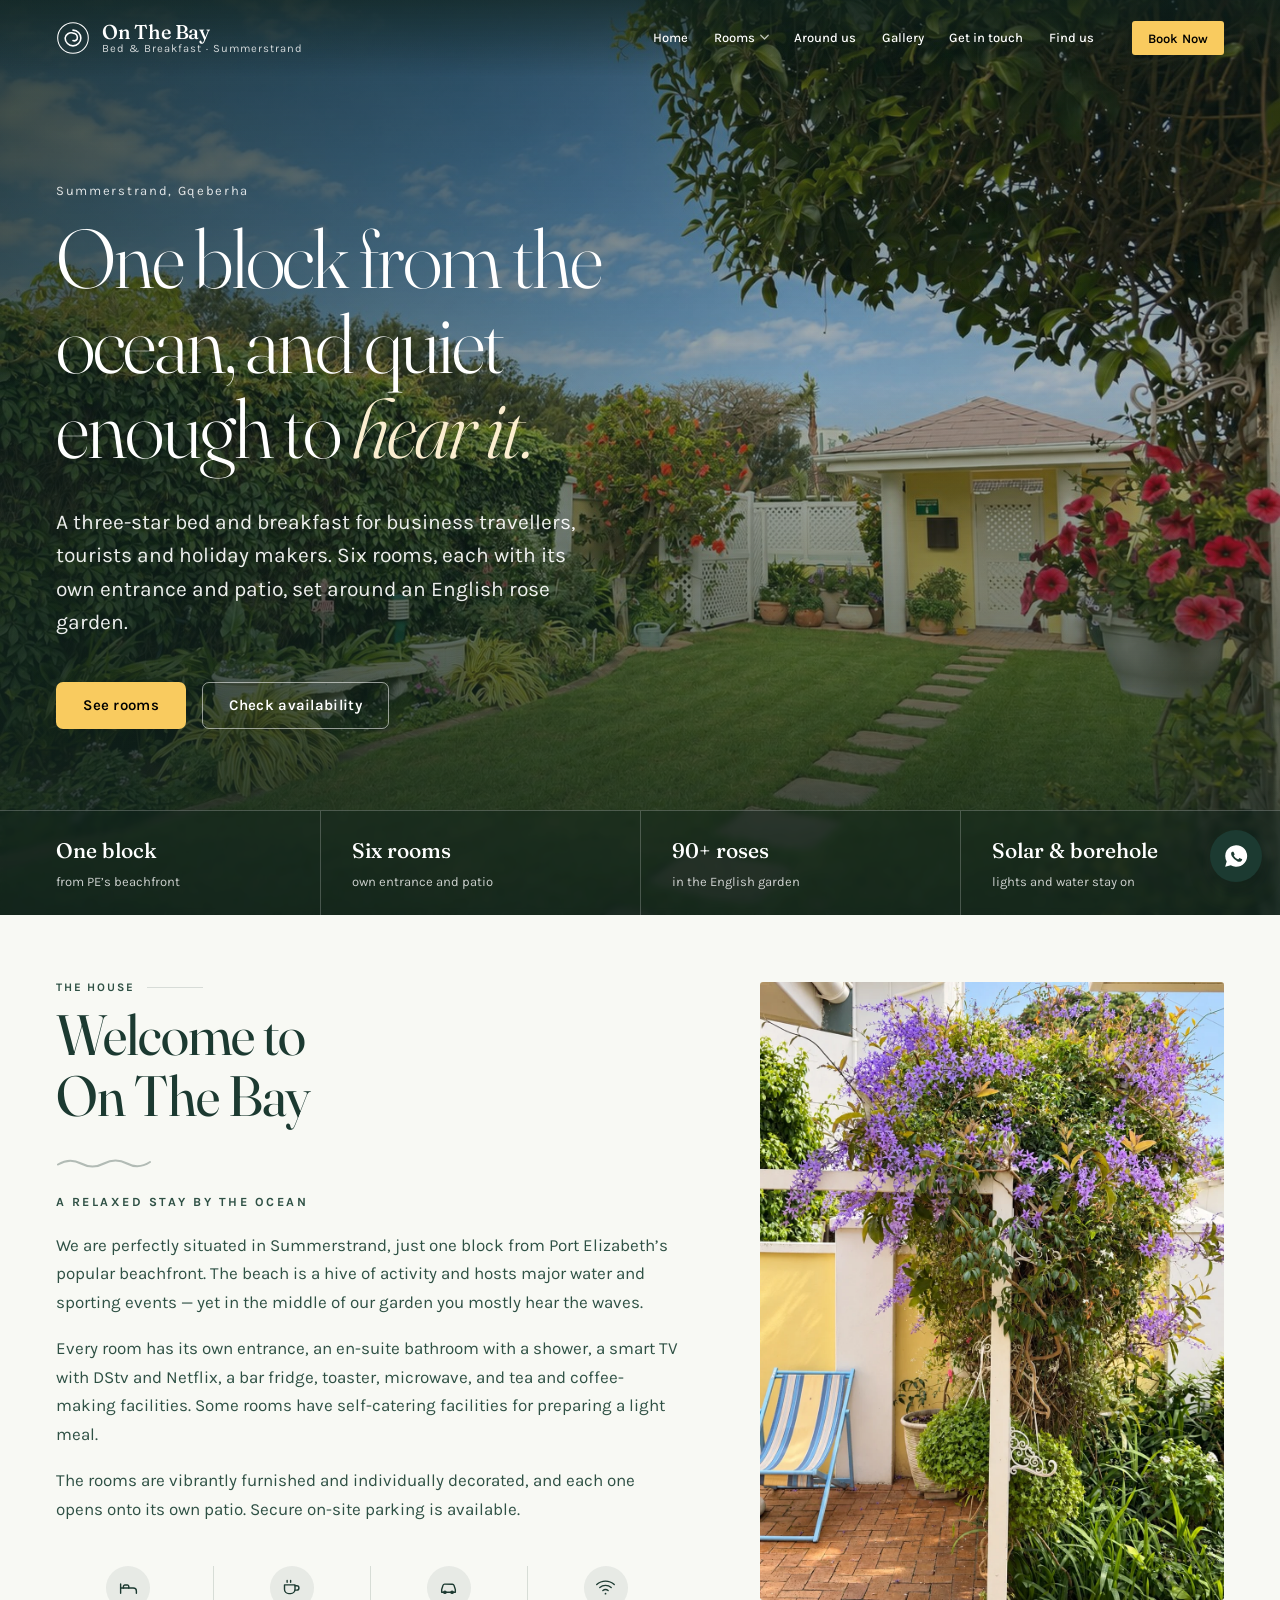
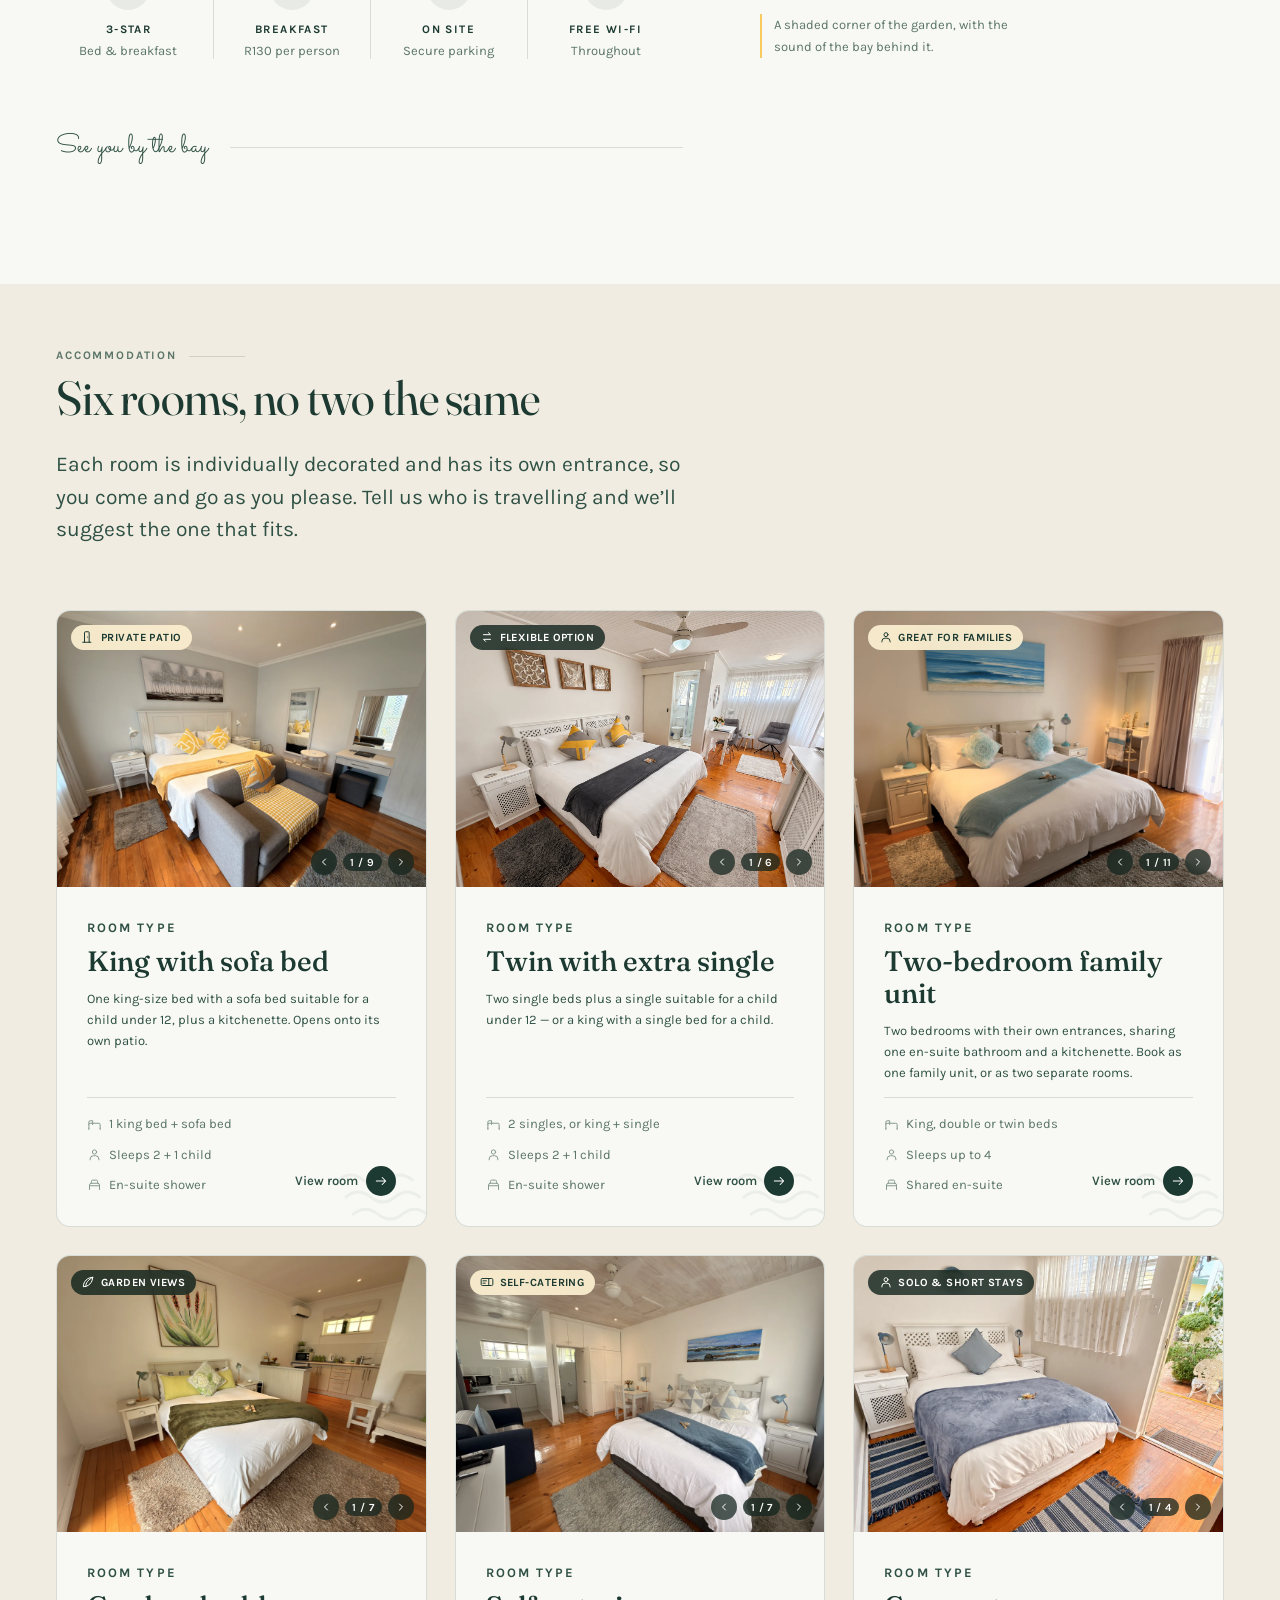
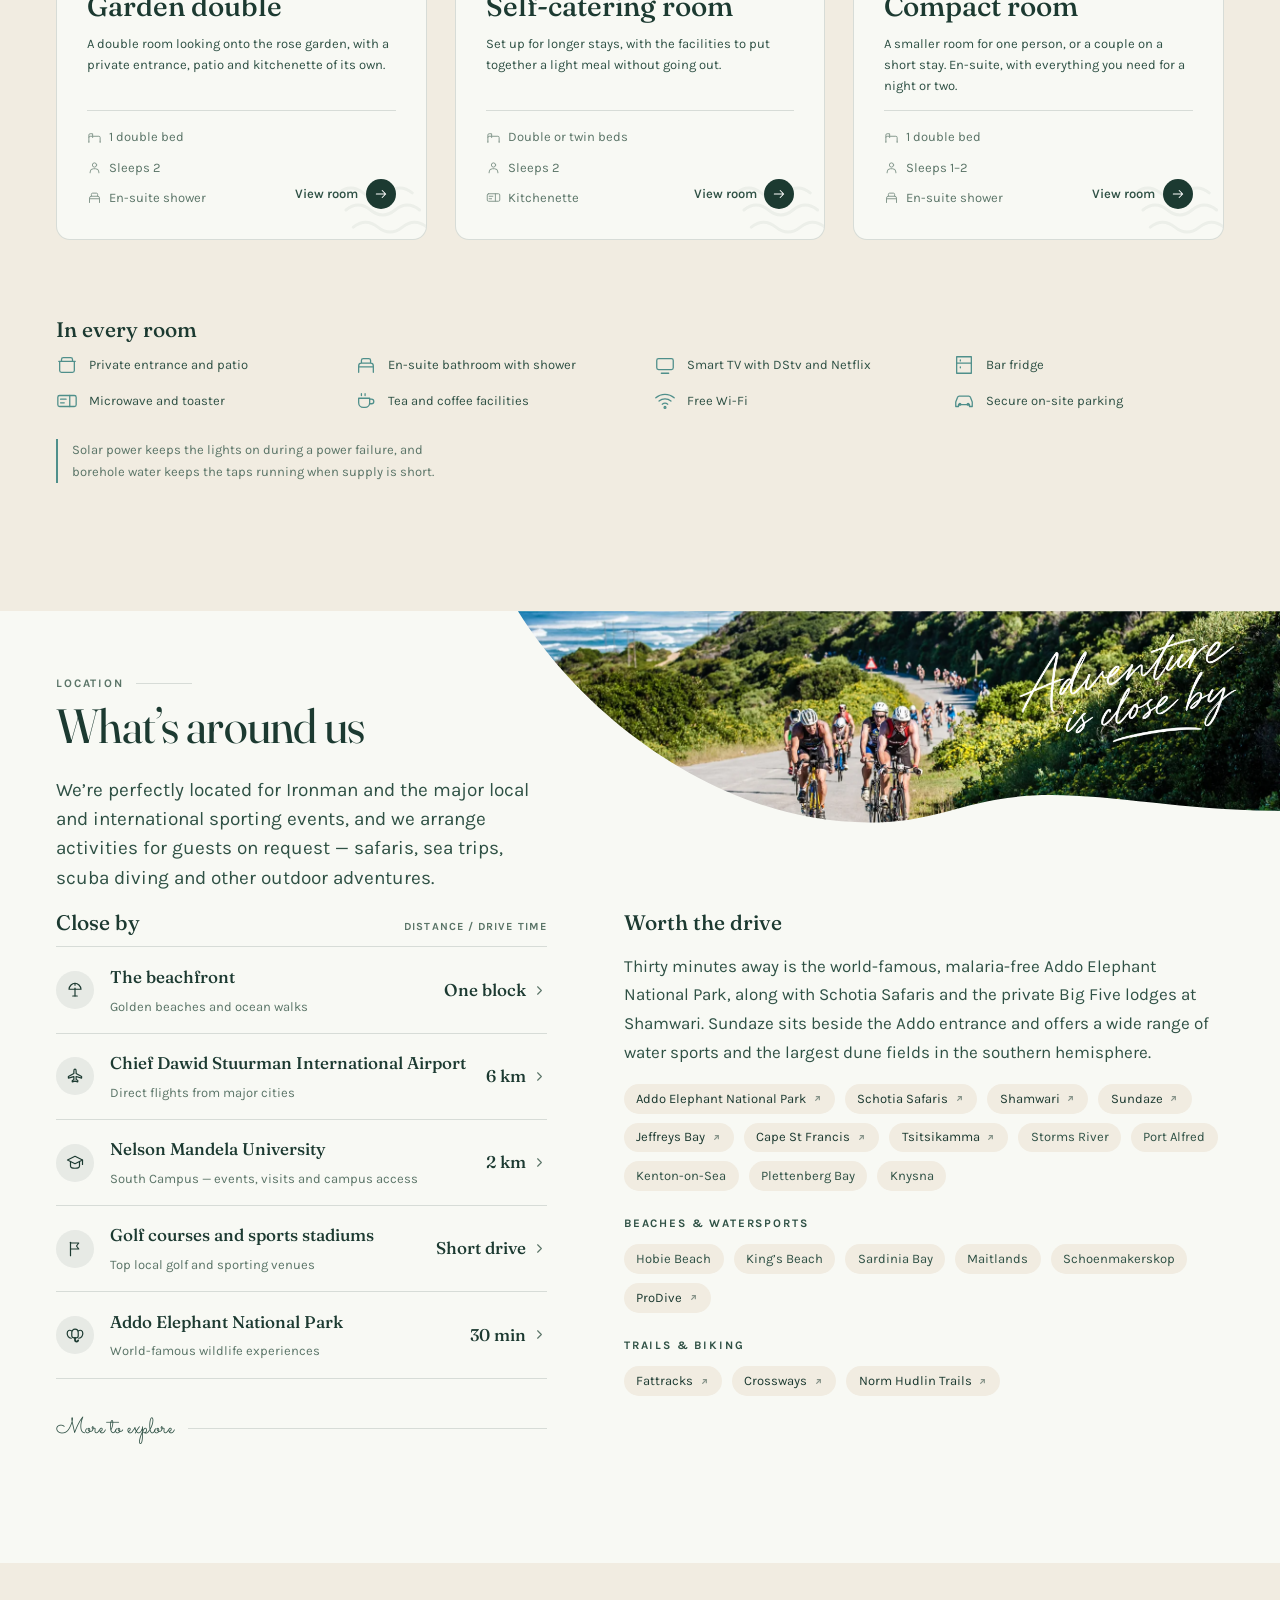
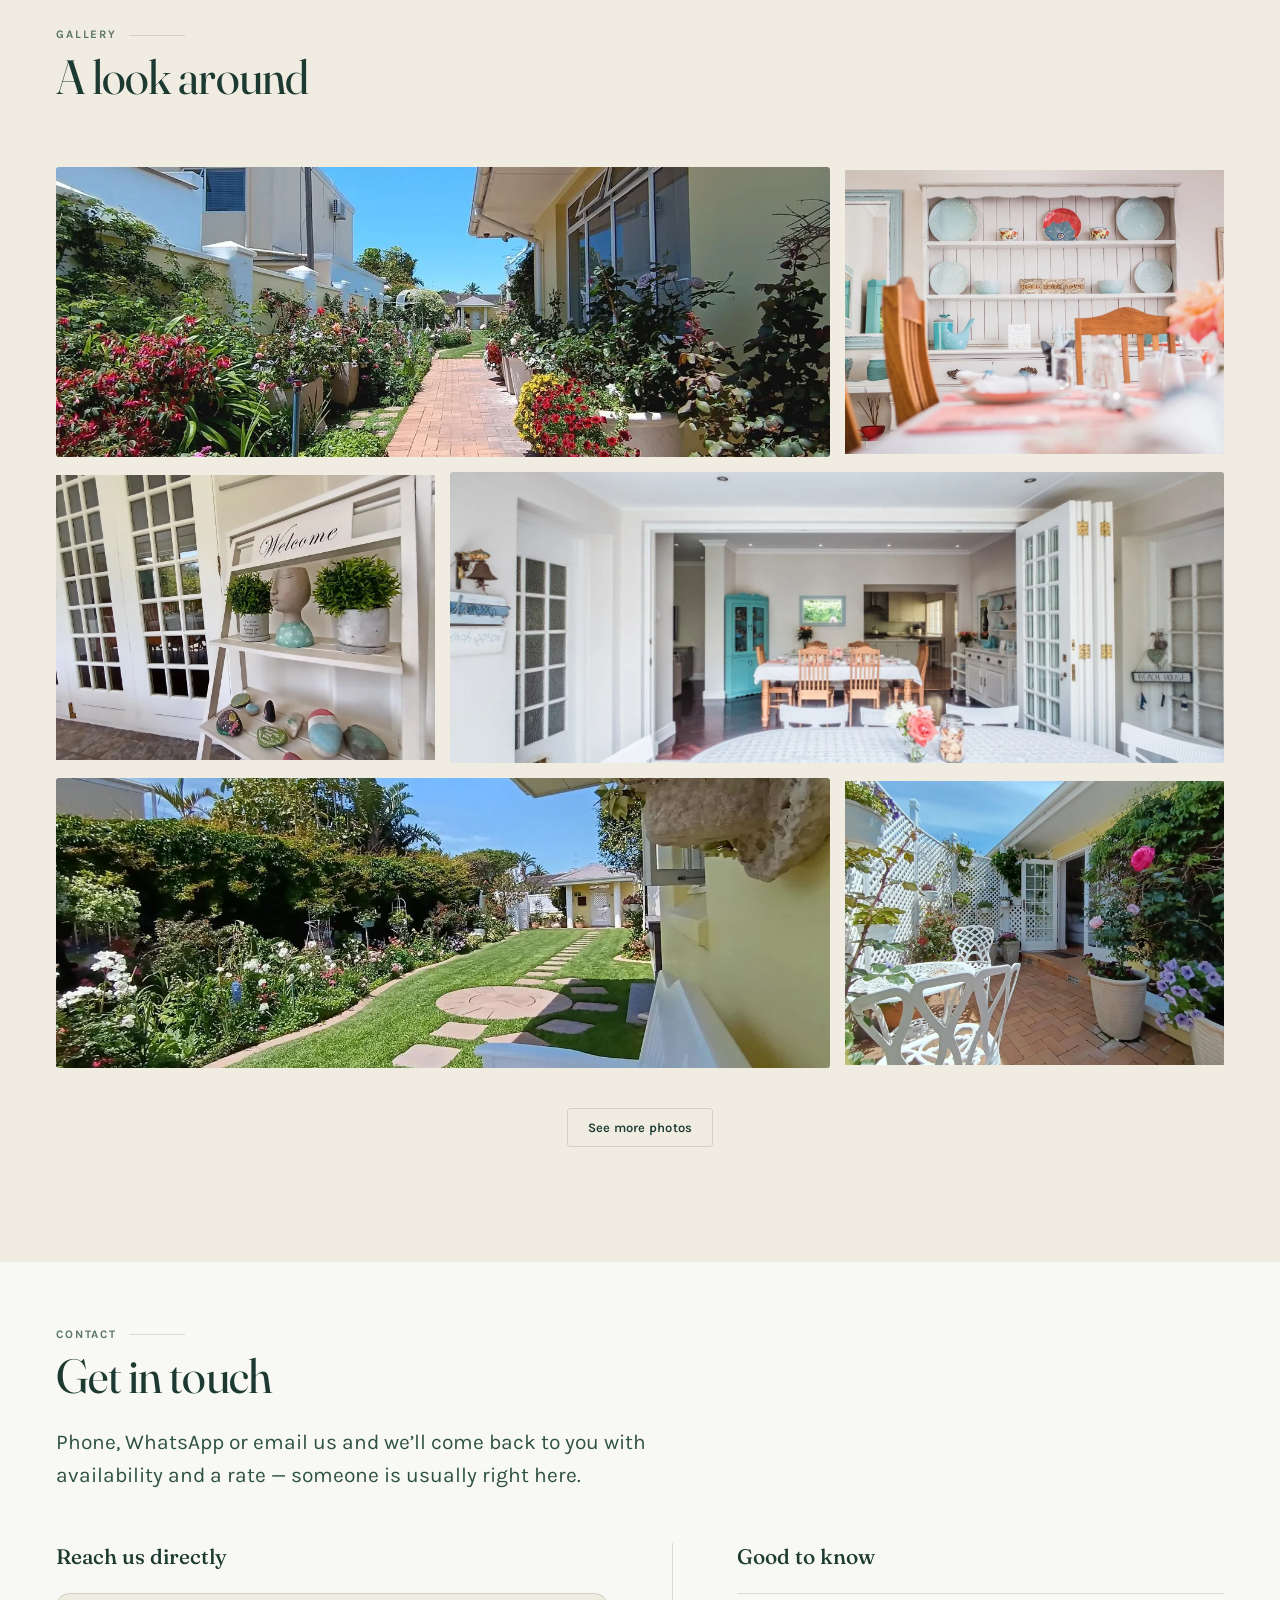
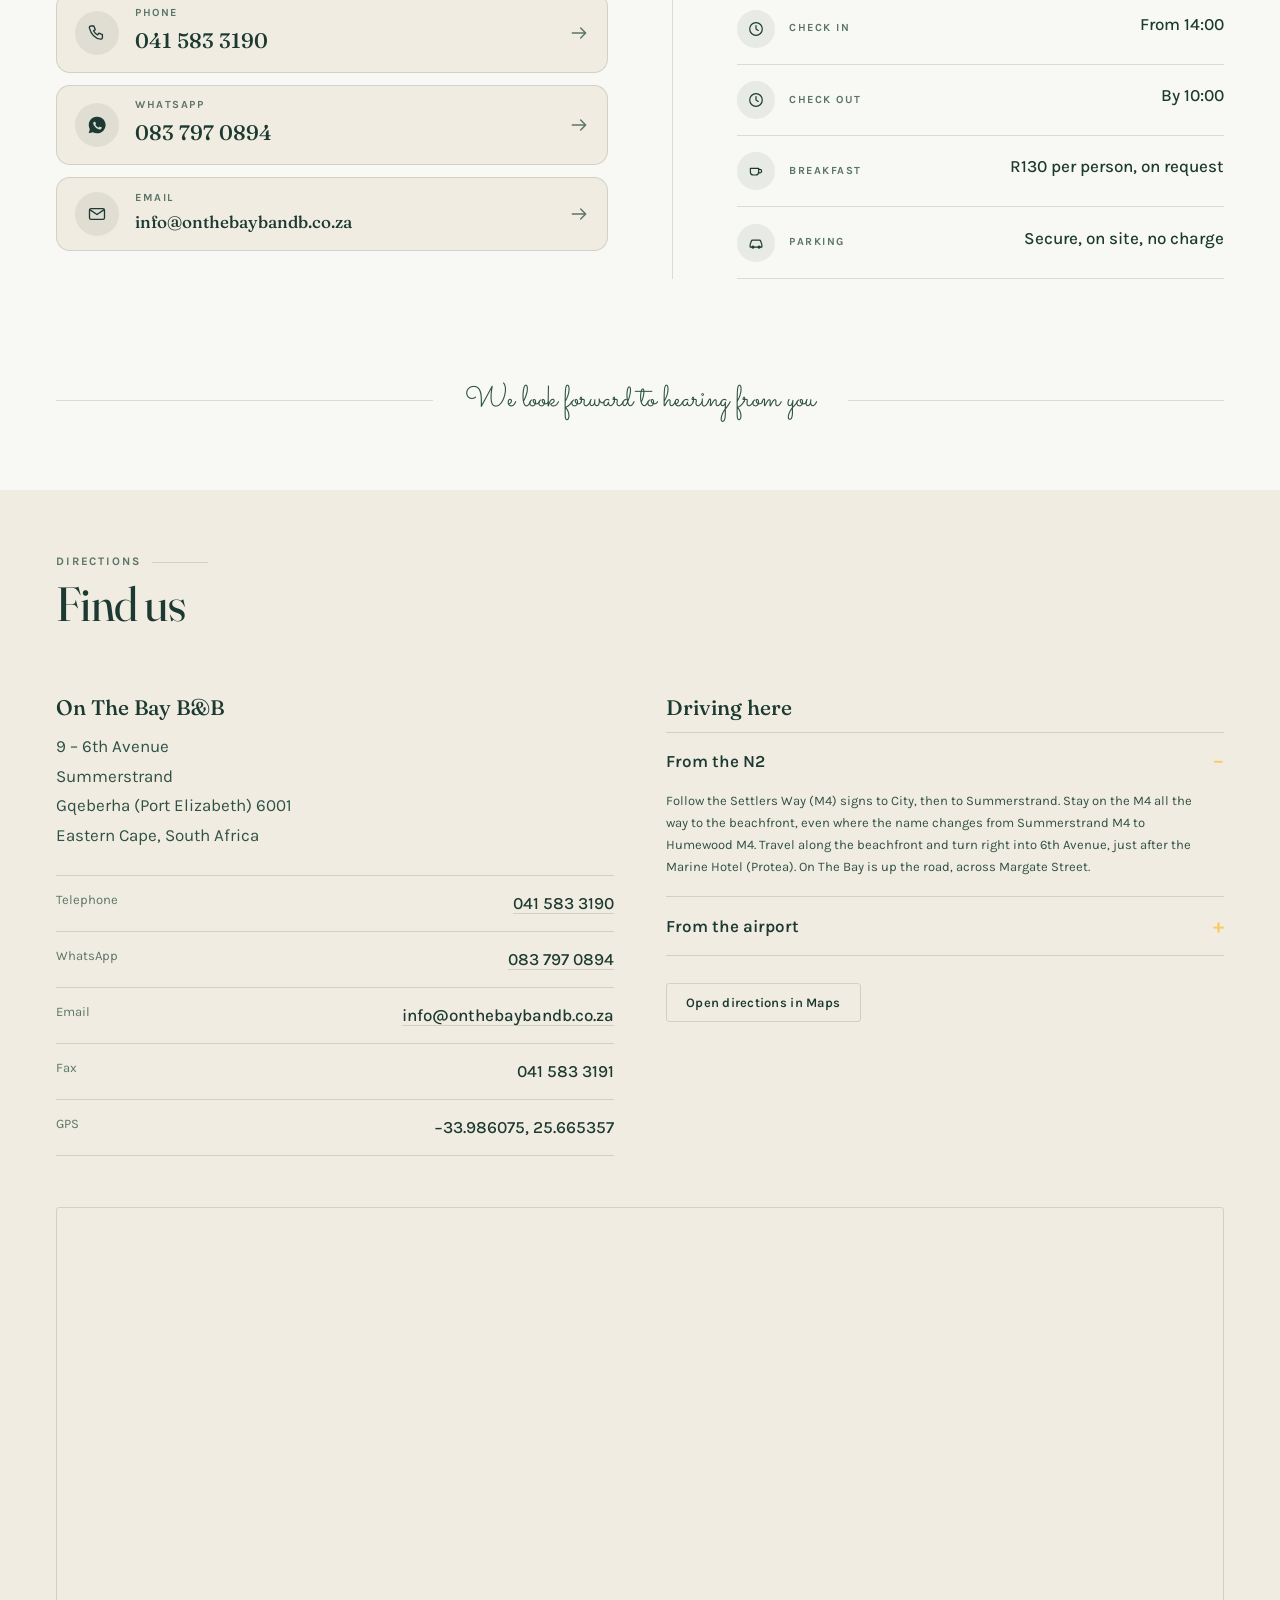
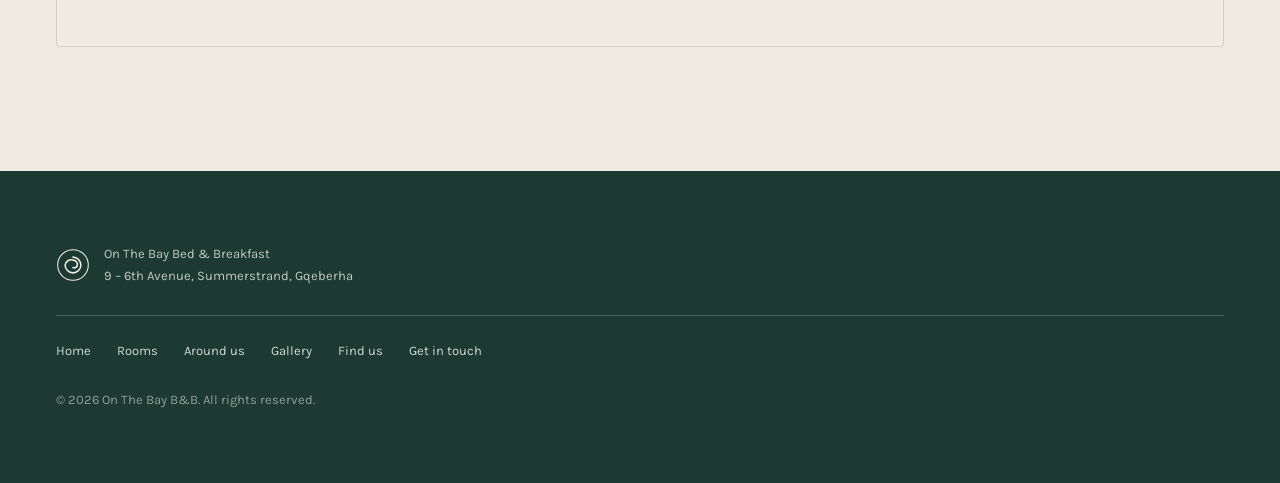
==== commit d9b7cdcd: "photo update room 4" ====
--- a/index.html
+++ b/index.html
@@ -299,12 +299,12 @@
       </a>
 
       <a class="room" href="rooms/garden-double">
-        <div class="room-img" data-room-carousel data-slug="garden-double" data-count="4" data-ext="jpg" data-alt="Garden double room">
-          <img src="images/rooms/garden-double/1.jpg" width="1100" height="825" alt="Garden double room" loading="lazy">
+        <div class="room-img" data-room-carousel data-slug="garden-double" data-count="7" data-ext="webp" data-alt="Garden double room">
+          <img src="images/rooms/garden-double/1.webp" width="2000" height="1500" alt="Garden double room" loading="lazy">
           <span class="room-badge room-badge--dark"><svg viewBox="0 0 24 24" aria-hidden="true" fill="none" stroke="currentColor" stroke-width="1.7" stroke-linecap="round" stroke-linejoin="round"><path d="M20 4C11 4 4 11 4 20c9 0 16-7 16-16z"/><path d="M8 20C8 13 13 8 20 4"/></svg>Garden views</span>
           <div class="room-carousel" aria-hidden="true">
             <button type="button" class="room-carousel-btn room-carousel-prev" aria-label="Previous photo of Garden double"><svg viewBox="0 0 24 24" aria-hidden="true" fill="none" stroke="currentColor" stroke-width="2" stroke-linecap="round" stroke-linejoin="round"><path d="M15 6l-6 6 6 6"/></svg></button>
-            <span class="room-carousel-count">1 / 4</span>
+            <span class="room-carousel-count">1 / 7</span>
             <button type="button" class="room-carousel-btn room-carousel-next" aria-label="Next photo of Garden double"><svg viewBox="0 0 24 24" aria-hidden="true" fill="none" stroke="currentColor" stroke-width="2" stroke-linecap="round" stroke-linejoin="round"><path d="M9 6l6 6-6 6"/></svg></button>
           </div>
         </div>
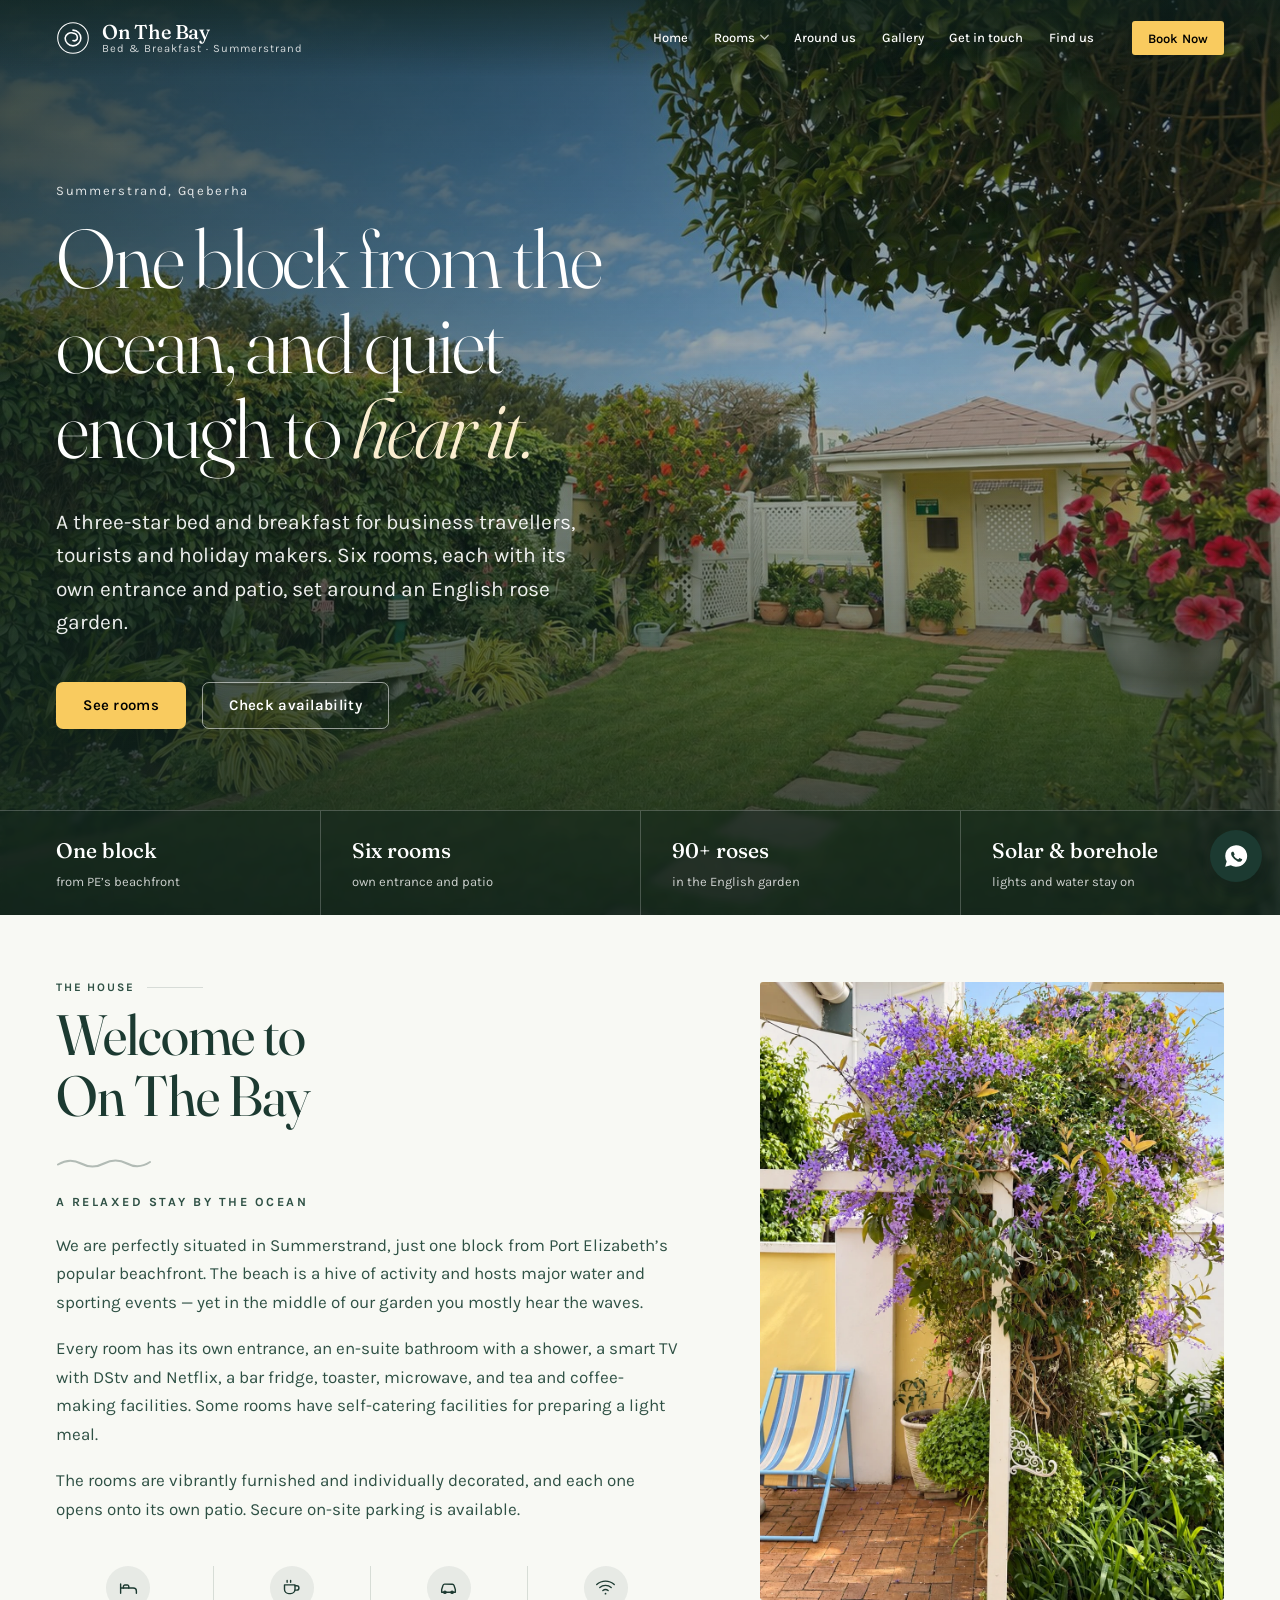
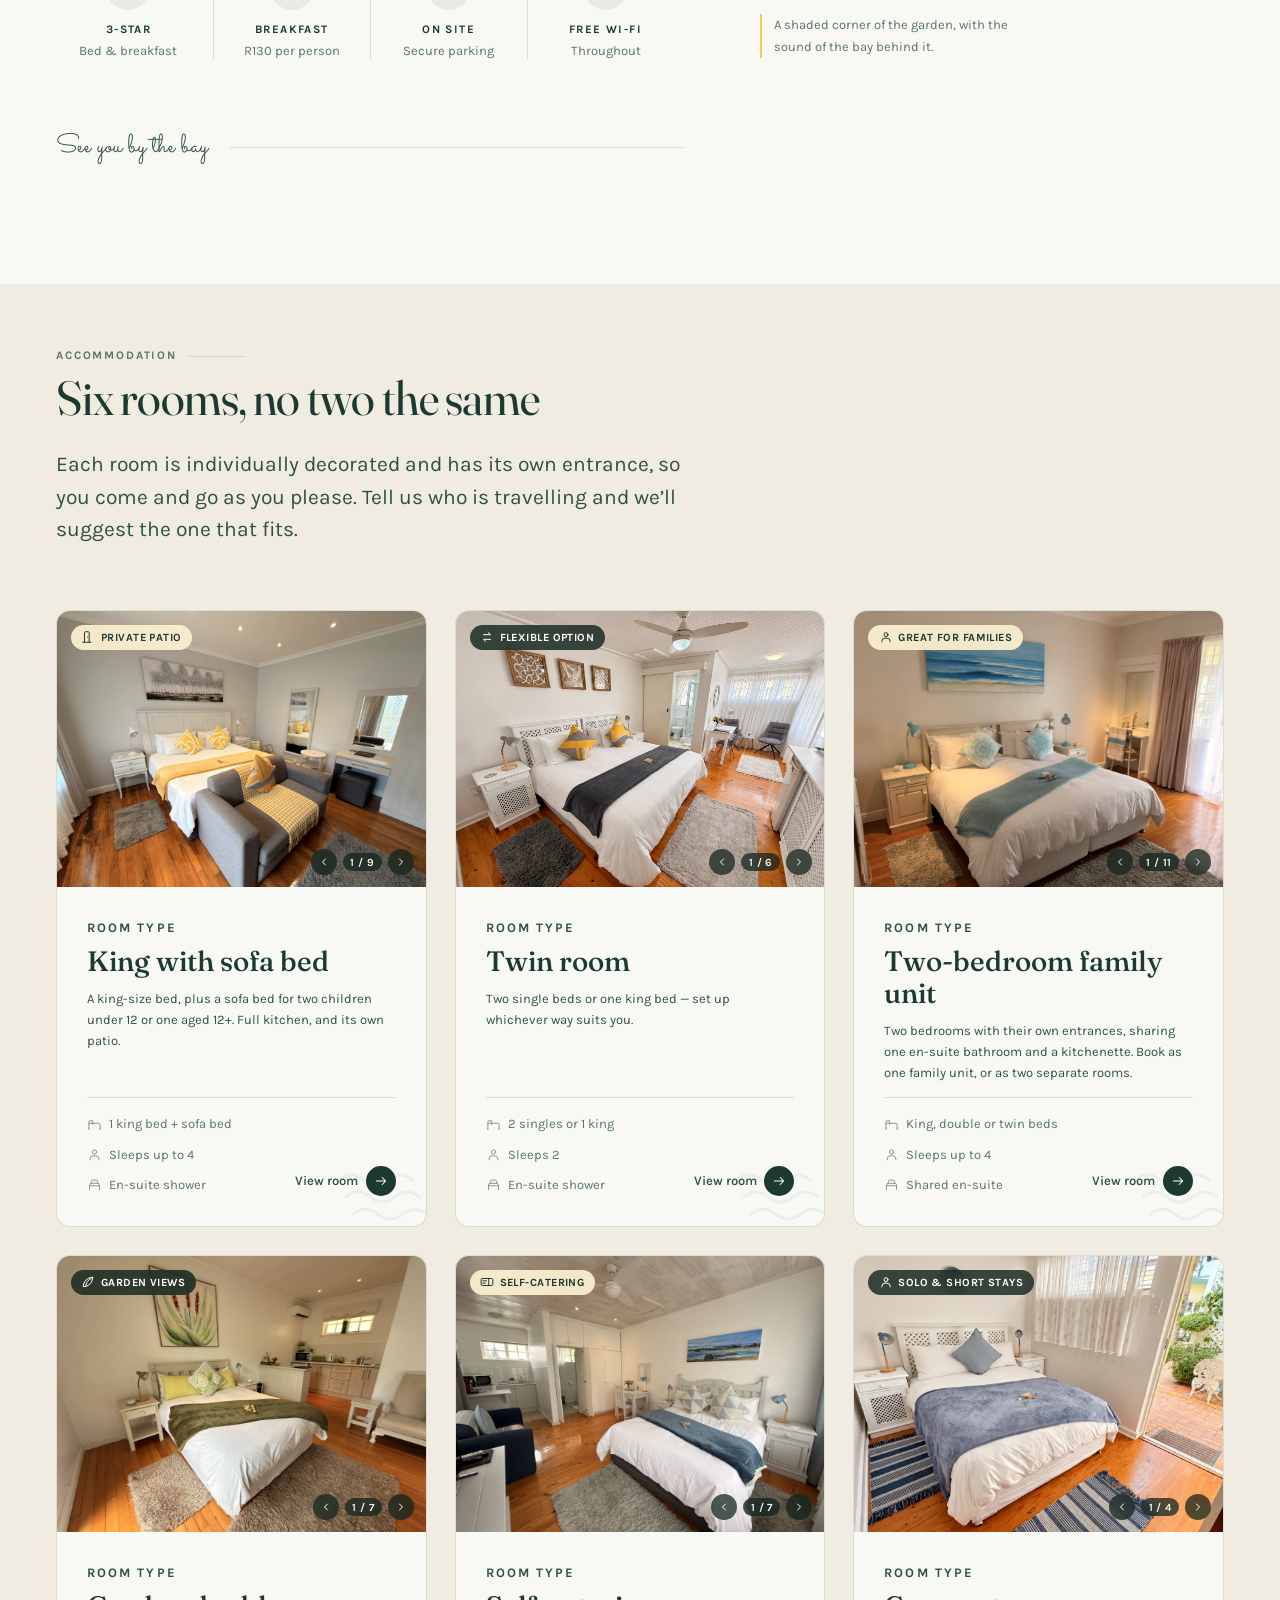
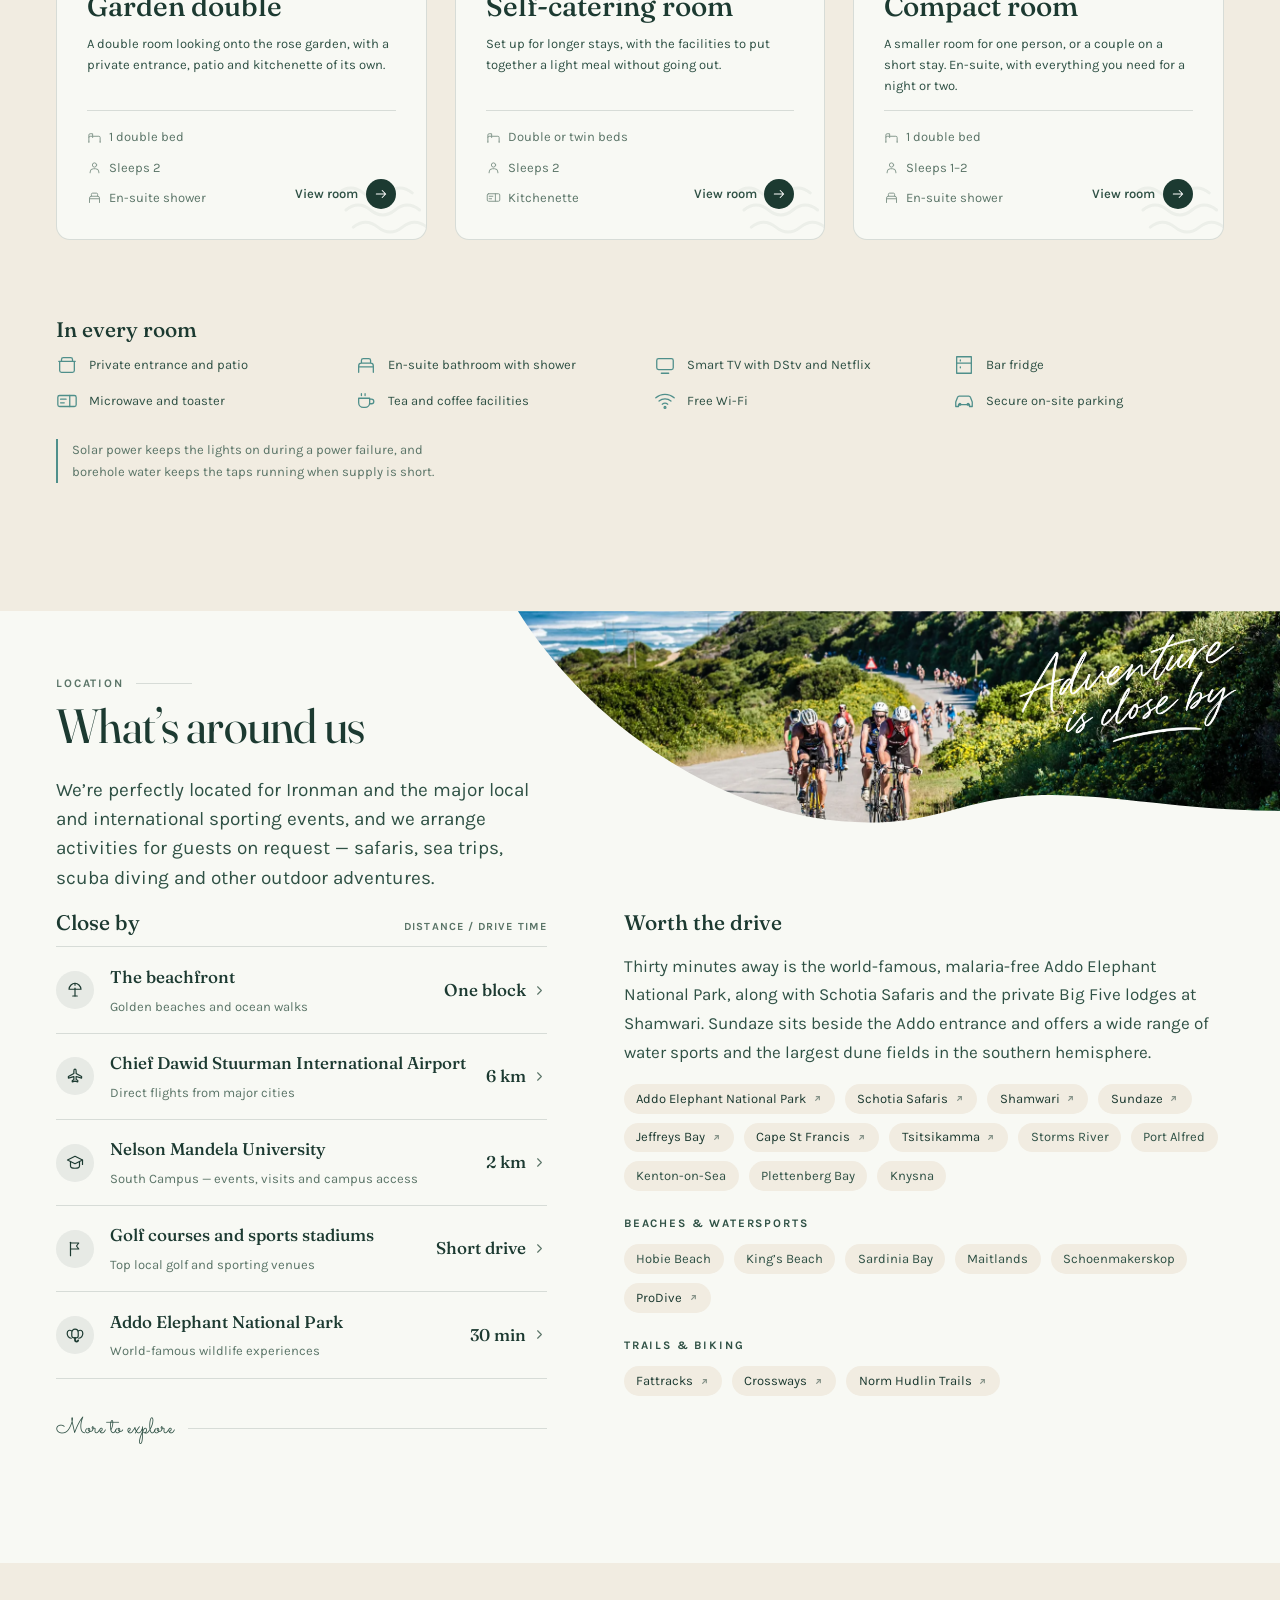
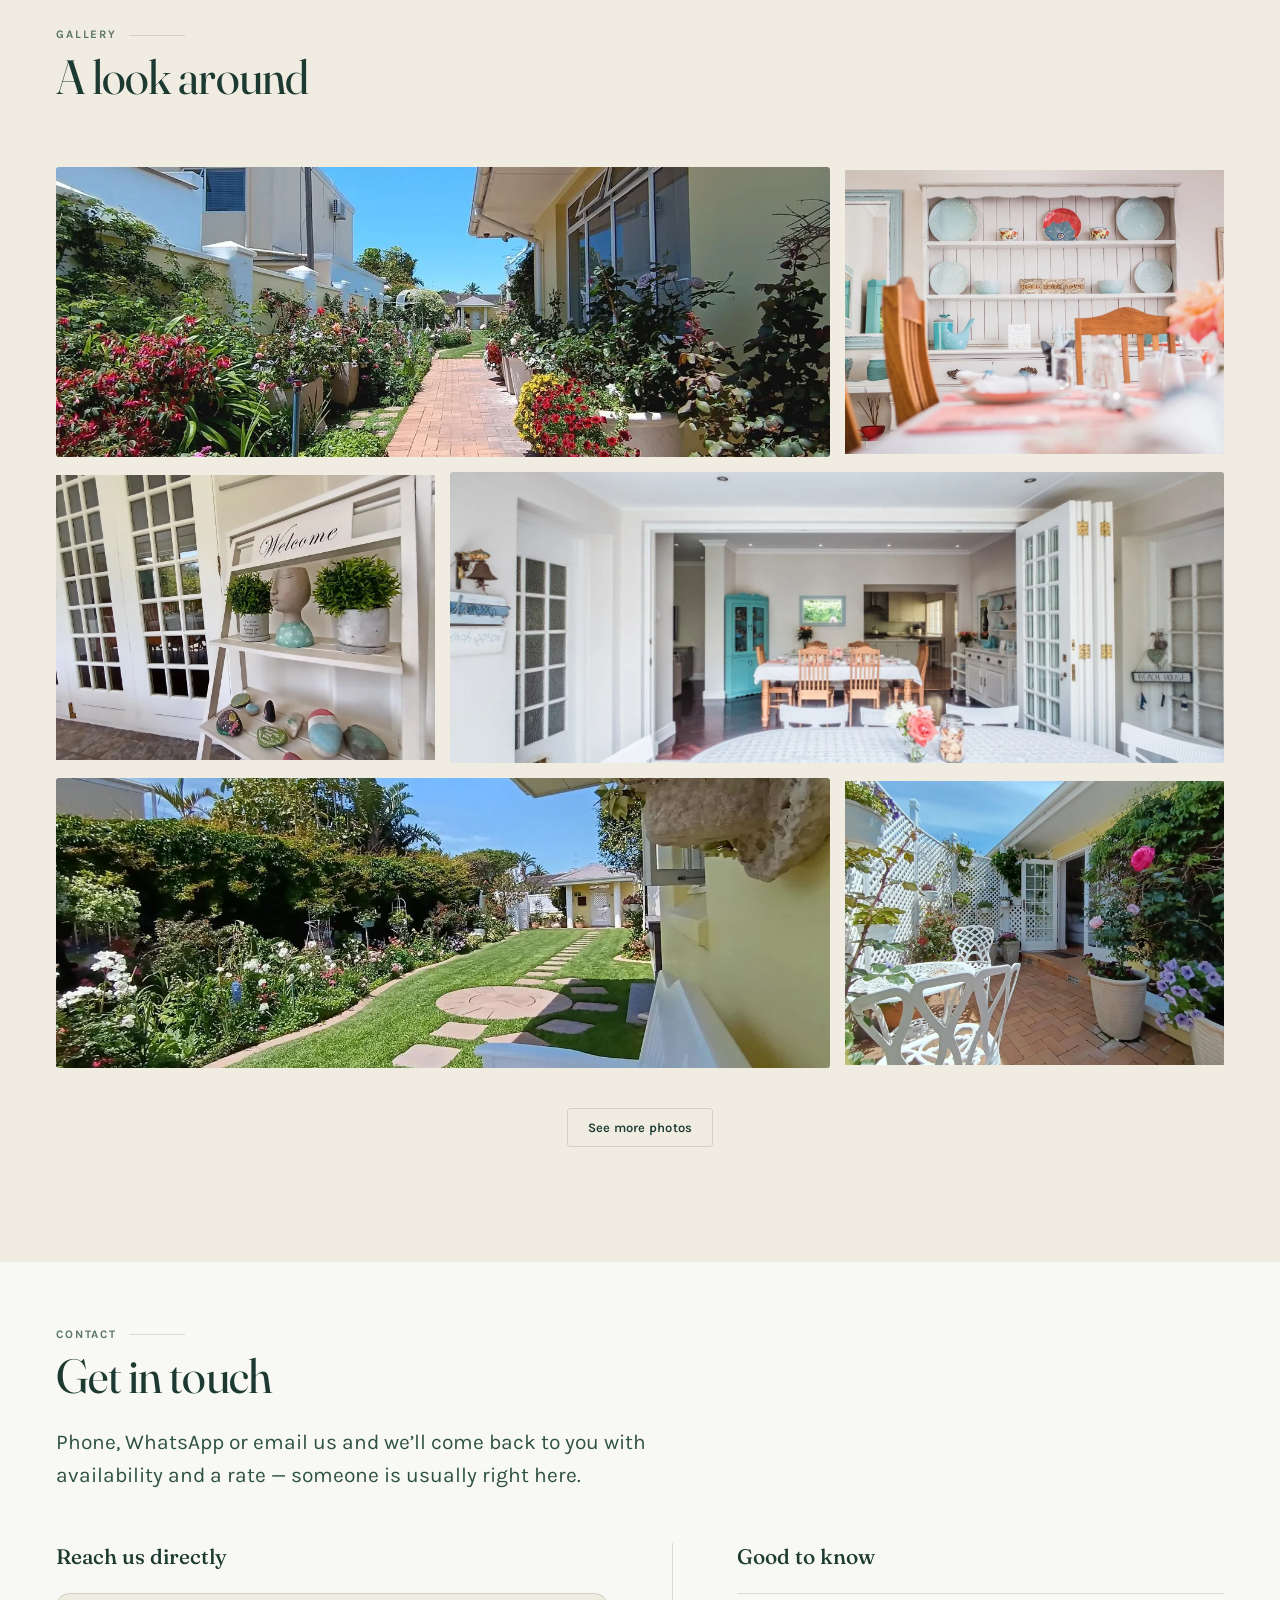
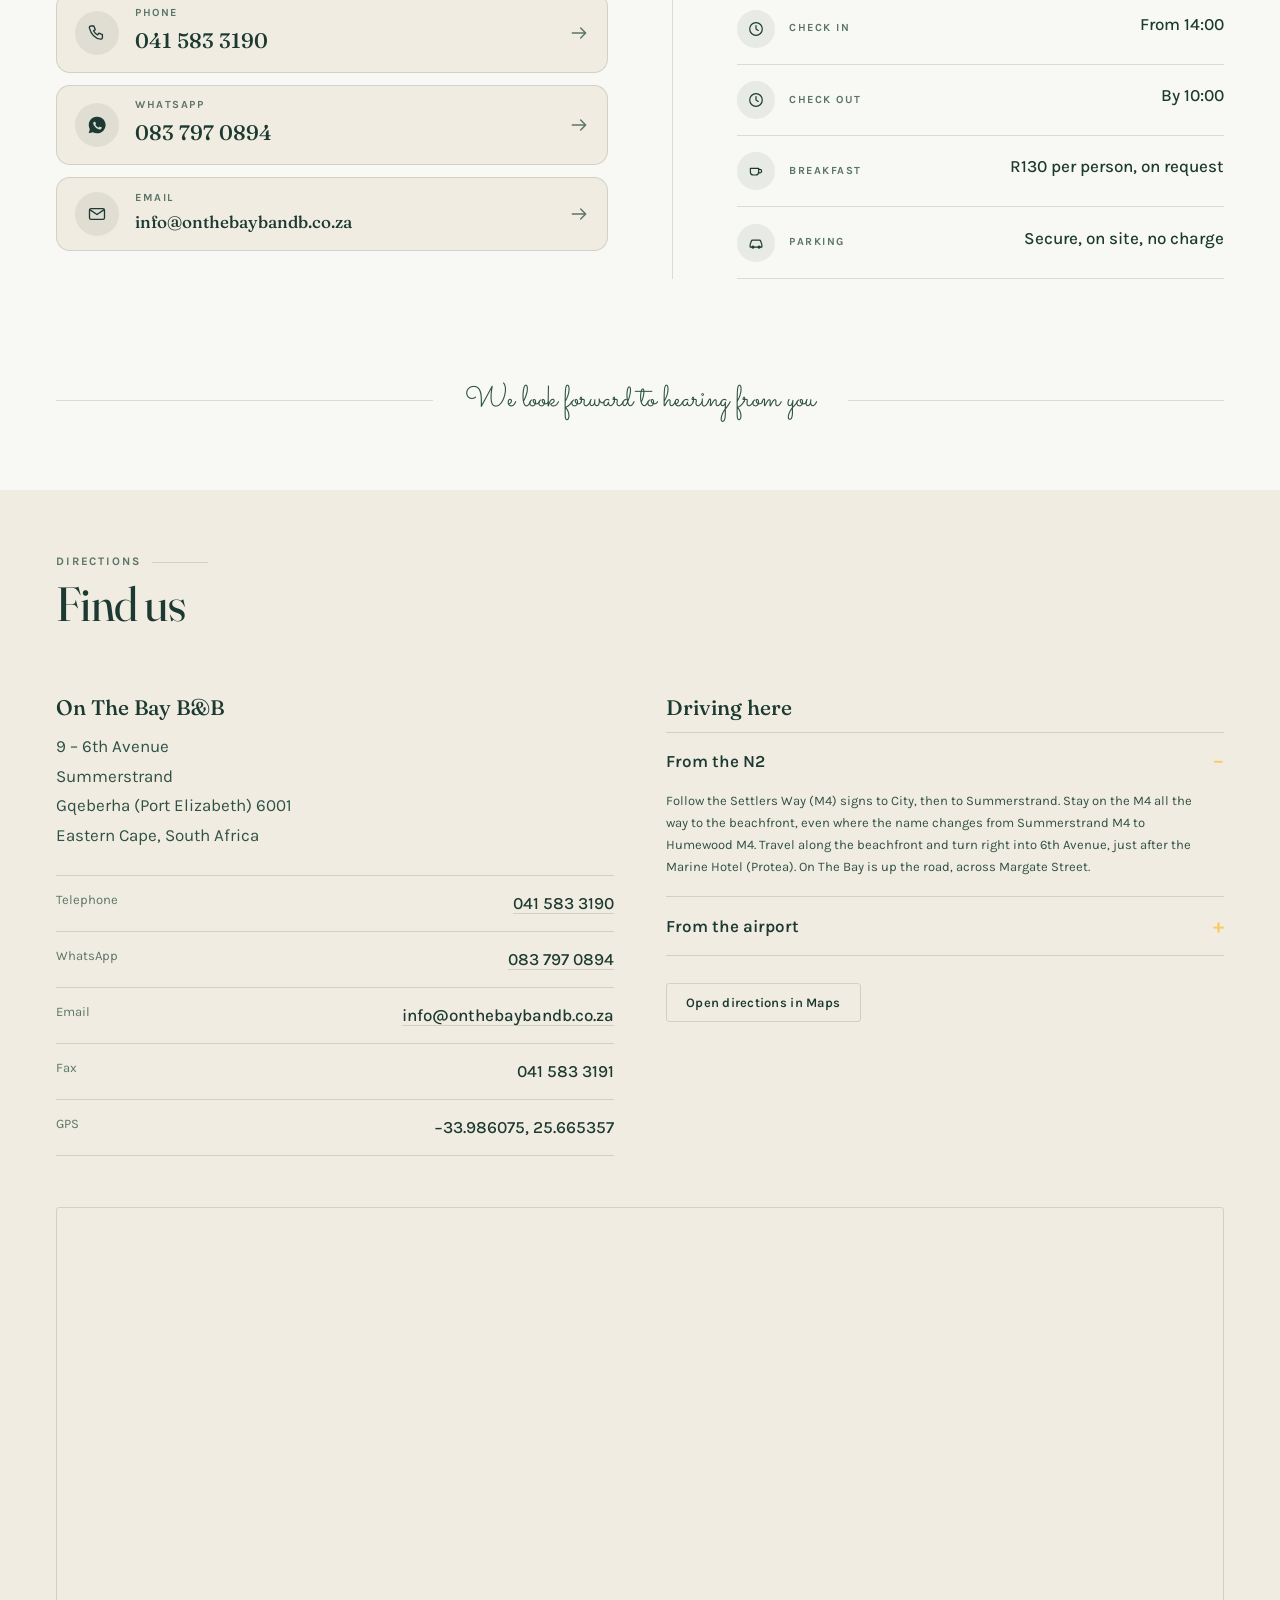
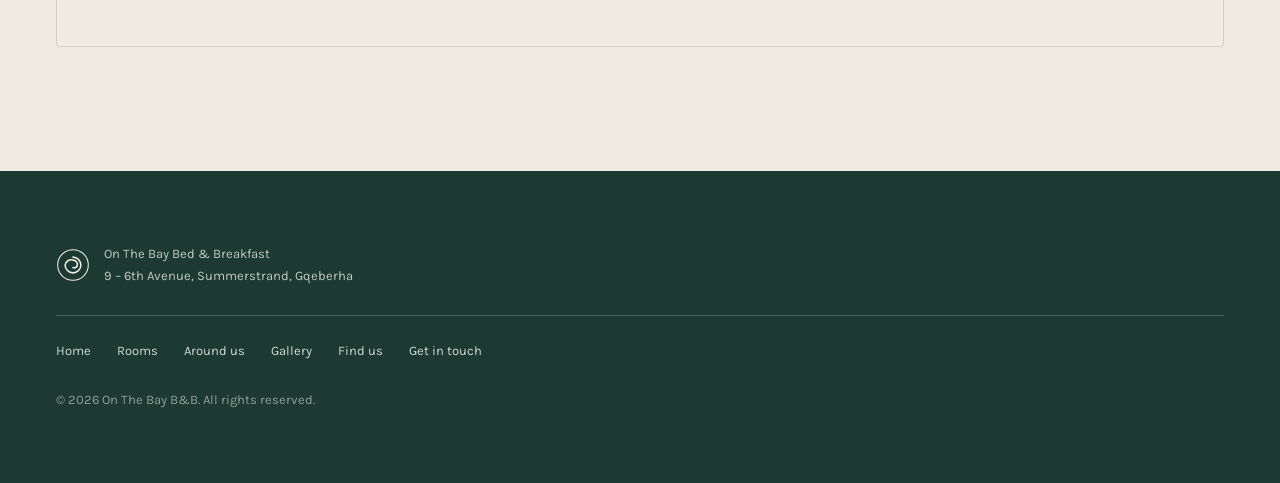
==== commit 6f59e898: "update" ====
--- a/index.html
+++ b/index.html
@@ -80,7 +80,7 @@
         <a href="rooms/" class="nav-trigger">Rooms <svg class="nav-caret" viewBox="0 0 12 8" aria-hidden="true" focusable="false"><path d="M1 1l5 5 5-5" fill="none" stroke="currentColor" stroke-width="1.6" stroke-linecap="round" stroke-linejoin="round"/></svg></a>
         <div class="nav-dropdown">
           <a href="rooms/king-sofa">King with sofa bed</a>
-          <a href="rooms/twin">Twin with extra single</a>
+          <a href="rooms/twin">Twin room</a>
           <a href="rooms/family-unit">Two-bedroom family unit</a>
           <a href="rooms/garden-double">Garden double</a>
           <a href="rooms/self-catering">Self-catering room</a>
@@ -236,11 +236,11 @@
         <div class="room-body">
           <p class="eyebrow">Room type</p>
           <h3>King with sofa bed</h3>
-          <p>One king-size bed with a sofa bed suitable for a child under 12, plus a kitchenette. Opens onto its own patio.</p>
+          <p>A king-size bed, plus a sofa bed for two children under 12 or one aged 12+. Full kitchen, and its own patio.</p>
           <div class="room-tag">
             <ul class="spec">
               <li><svg viewBox="0 0 24 24" aria-hidden="true" fill="none" stroke="currentColor" stroke-width="1.6" stroke-linecap="round" stroke-linejoin="round"><path d="M3 18v-6a2 2 0 0 1 2-2h14a2 2 0 0 1 2 2v6"/><path d="M3 18v2M21 18v2"/><path d="M3 12V8a2 2 0 0 1 2-2h4v6"/></svg>1 king bed + sofa bed</li>
-              <li><svg viewBox="0 0 24 24" aria-hidden="true" fill="none" stroke="currentColor" stroke-width="1.6" stroke-linecap="round" stroke-linejoin="round"><circle cx="12" cy="8" r="3.4"/><path d="M5 20.5v-1.2a5.3 5.3 0 0 1 5.3-5.3h3.4a5.3 5.3 0 0 1 5.3 5.3v1.2"/></svg>Sleeps 2 + 1 child</li>
+              <li><svg viewBox="0 0 24 24" aria-hidden="true" fill="none" stroke="currentColor" stroke-width="1.6" stroke-linecap="round" stroke-linejoin="round"><circle cx="12" cy="8" r="3.4"/><path d="M5 20.5v-1.2a5.3 5.3 0 0 1 5.3-5.3h3.4a5.3 5.3 0 0 1 5.3 5.3v1.2"/></svg>Sleeps up to 4</li>
               <li><svg viewBox="0 0 24 24" aria-hidden="true" fill="none" stroke="currentColor" stroke-width="1.6" stroke-linecap="round" stroke-linejoin="round"><path d="M4 20v-7a3 3 0 0 1 3-3h10a3 3 0 0 1 3 3v7M4 14h16M7 10V7a2 2 0 0 1 2-2h6a2 2 0 0 1 2 2v3"/></svg>En-suite shower</li>
             </ul>
             <span class="room-view">View room <span class="room-view-arrow" aria-hidden="true"><svg viewBox="0 0 24 24" aria-hidden="true" fill="none" stroke="currentColor" stroke-width="1.8" stroke-linecap="round" stroke-linejoin="round"><path d="M4 12h16M14 6l6 6-6 6"/></svg></span></span>
@@ -249,23 +249,23 @@
       </a>
 
       <a class="room" href="rooms/twin">
-        <div class="room-img" data-room-carousel data-slug="twin" data-count="6" data-ext="webp" data-alt="Twin room with an extra single bed">
-          <img src="images/rooms/twin/1.webp" width="1448" height="1086" alt="Twin room with an extra single bed" loading="lazy">
+        <div class="room-img" data-room-carousel data-slug="twin" data-count="6" data-ext="webp" data-alt="Twin room">
+          <img src="images/rooms/twin/1.webp" width="1448" height="1086" alt="Twin room" loading="lazy">
           <span class="room-badge room-badge--dark"><svg viewBox="0 0 24 24" aria-hidden="true" fill="none" stroke="currentColor" stroke-width="1.7" stroke-linecap="round" stroke-linejoin="round"><path d="M6 8h12l-3.5-3.5"/><path d="M18 16H6l3.5 3.5"/></svg>Flexible option</span>
           <div class="room-carousel" aria-hidden="true">
-            <button type="button" class="room-carousel-btn room-carousel-prev" aria-label="Previous photo of Twin with extra single"><svg viewBox="0 0 24 24" aria-hidden="true" fill="none" stroke="currentColor" stroke-width="2" stroke-linecap="round" stroke-linejoin="round"><path d="M15 6l-6 6 6 6"/></svg></button>
+            <button type="button" class="room-carousel-btn room-carousel-prev" aria-label="Previous photo of Twin room"><svg viewBox="0 0 24 24" aria-hidden="true" fill="none" stroke="currentColor" stroke-width="2" stroke-linecap="round" stroke-linejoin="round"><path d="M15 6l-6 6 6 6"/></svg></button>
             <span class="room-carousel-count">1 / 6</span>
-            <button type="button" class="room-carousel-btn room-carousel-next" aria-label="Next photo of Twin with extra single"><svg viewBox="0 0 24 24" aria-hidden="true" fill="none" stroke="currentColor" stroke-width="2" stroke-linecap="round" stroke-linejoin="round"><path d="M9 6l6 6-6 6"/></svg></button>
+            <button type="button" class="room-carousel-btn room-carousel-next" aria-label="Next photo of Twin room"><svg viewBox="0 0 24 24" aria-hidden="true" fill="none" stroke="currentColor" stroke-width="2" stroke-linecap="round" stroke-linejoin="round"><path d="M9 6l6 6-6 6"/></svg></button>
           </div>
         </div>
         <div class="room-body">
           <p class="eyebrow">Room type</p>
-          <h3>Twin with extra single</h3>
-          <p>Two single beds plus a single suitable for a child under 12 &mdash; or a king with a single bed for a child.</p>
+          <h3>Twin room</h3>
+          <p>Two single beds or one king bed &mdash; set up whichever way suits you.</p>
           <div class="room-tag">
             <ul class="spec">
-              <li><svg viewBox="0 0 24 24" aria-hidden="true" fill="none" stroke="currentColor" stroke-width="1.6" stroke-linecap="round" stroke-linejoin="round"><path d="M3 18v-6a2 2 0 0 1 2-2h14a2 2 0 0 1 2 2v6"/><path d="M3 18v2M21 18v2"/><path d="M3 12V8a2 2 0 0 1 2-2h4v6"/></svg>2 singles, or king + single</li>
-              <li><svg viewBox="0 0 24 24" aria-hidden="true" fill="none" stroke="currentColor" stroke-width="1.6" stroke-linecap="round" stroke-linejoin="round"><circle cx="12" cy="8" r="3.4"/><path d="M5 20.5v-1.2a5.3 5.3 0 0 1 5.3-5.3h3.4a5.3 5.3 0 0 1 5.3 5.3v1.2"/></svg>Sleeps 2 + 1 child</li>
+              <li><svg viewBox="0 0 24 24" aria-hidden="true" fill="none" stroke="currentColor" stroke-width="1.6" stroke-linecap="round" stroke-linejoin="round"><path d="M3 18v-6a2 2 0 0 1 2-2h14a2 2 0 0 1 2 2v6"/><path d="M3 18v2M21 18v2"/><path d="M3 12V8a2 2 0 0 1 2-2h4v6"/></svg>2 singles or 1 king</li>
+              <li><svg viewBox="0 0 24 24" aria-hidden="true" fill="none" stroke="currentColor" stroke-width="1.6" stroke-linecap="round" stroke-linejoin="round"><circle cx="12" cy="8" r="3.4"/><path d="M5 20.5v-1.2a5.3 5.3 0 0 1 5.3-5.3h3.4a5.3 5.3 0 0 1 5.3 5.3v1.2"/></svg>Sleeps 2</li>
               <li><svg viewBox="0 0 24 24" aria-hidden="true" fill="none" stroke="currentColor" stroke-width="1.6" stroke-linecap="round" stroke-linejoin="round"><path d="M4 20v-7a3 3 0 0 1 3-3h10a3 3 0 0 1 3 3v7M4 14h16M7 10V7a2 2 0 0 1 2-2h6a2 2 0 0 1 2 2v3"/></svg>En-suite shower</li>
             </ul>
             <span class="room-view">View room <span class="room-view-arrow" aria-hidden="true"><svg viewBox="0 0 24 24" aria-hidden="true" fill="none" stroke="currentColor" stroke-width="1.8" stroke-linecap="round" stroke-linejoin="round"><path d="M4 12h16M14 6l6 6-6 6"/></svg></span></span>
--- a/styles.css
+++ b/styles.css
@@ -726,6 +726,43 @@
   gap:clamp(28px,5vw,56px); align-items:start;
 }
 .roomlayout-main p{ color:var(--ink-soft); }
+
+/* Room "About" section. Every claim in the prose and the feature lists is
+   either already stated elsewhere on the site (spec, "In every room",
+   breakfast price) or visible in that room's own photos — nothing is
+   inferred beyond what a guest could check against the gallery below. */
+.room-about-title{
+  font-family:var(--serif); font-weight:400; color:var(--ink);
+  font-size:clamp(1.6rem,2.6vw,var(--t-3)); line-height:1.15; letter-spacing:-.01em;
+  margin:.35em 0 .55em;
+}
+.roomlayout-main .room-about-lede{ font-size:var(--t-1); line-height:1.5; color:var(--ink); }
+.room-feat{
+  display:grid; grid-template-columns:repeat(2,minmax(0,1fr)); gap:14px;
+  margin:2em 0 1.5em;
+}
+.room-feat-group{ background:var(--chalk); border-radius:14px; padding:18px 20px 16px; }
+.room-feat-h{
+  font:700 12px/1 var(--sans); letter-spacing:.14em; text-transform:uppercase;
+  color:var(--ink); margin:0 0 .9em;
+}
+.room-feat ul{ list-style:none; margin:0; padding:0; }
+.room-feat li{
+  position:relative; padding-left:1.5em; color:var(--ink-soft);
+  font-size:.975rem; line-height:1.45;
+}
+.room-feat li + li{ margin-top:.5em; }
+/* a drawn tick rather than an icon per line: one shape, inherits nothing,
+   and stays crisp at this size */
+.room-feat li::before{
+  content:""; position:absolute; left:.2em; top:.28em;
+  width:.34em; height:.66em; border:solid var(--sea); border-width:0 2px 2px 0;
+  transform:rotate(45deg);
+}
+.roomlayout-main .room-about-note{ font-size:var(--t--1); color:var(--ink-mute); }
+@media (max-width:620px){
+  .room-feat{ grid-template-columns:minmax(0,1fr); }
+}
 .roomlayout-aside{ position:sticky; top:116px; }
 
 .bookbox{
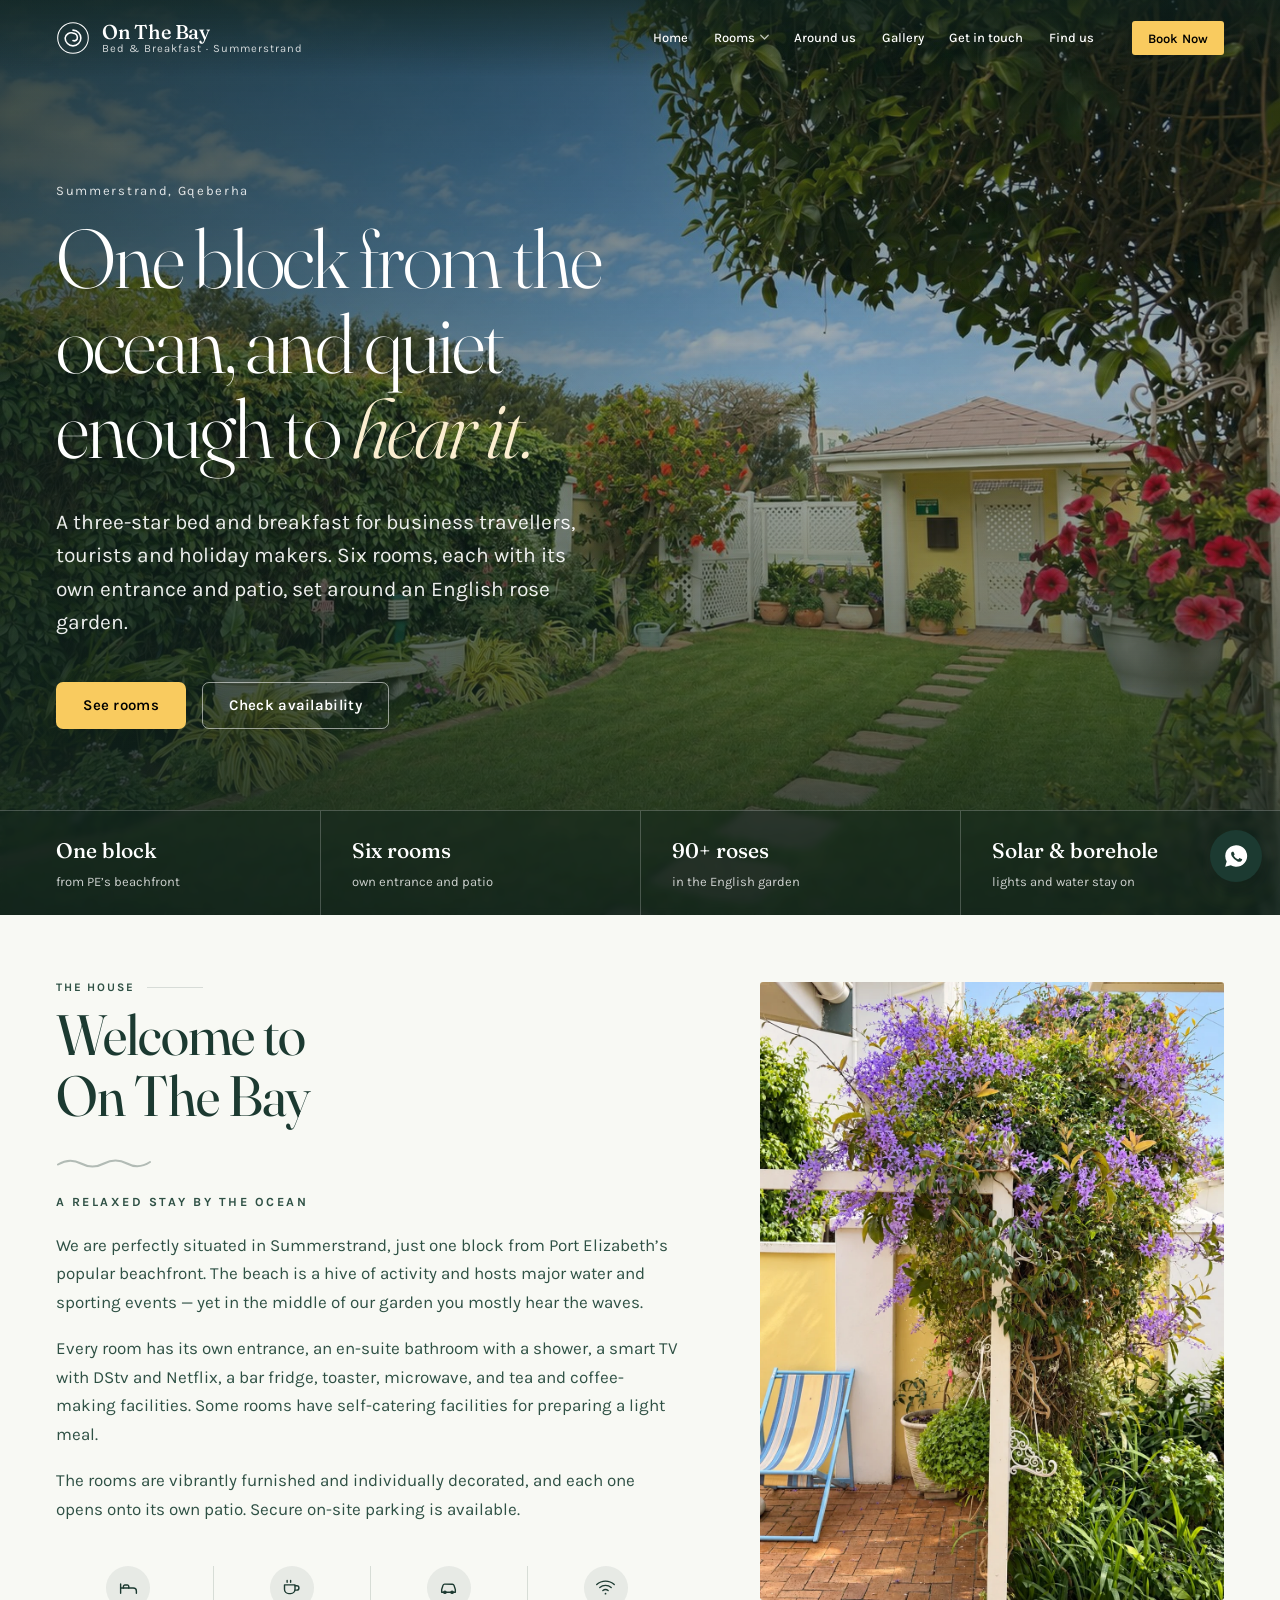
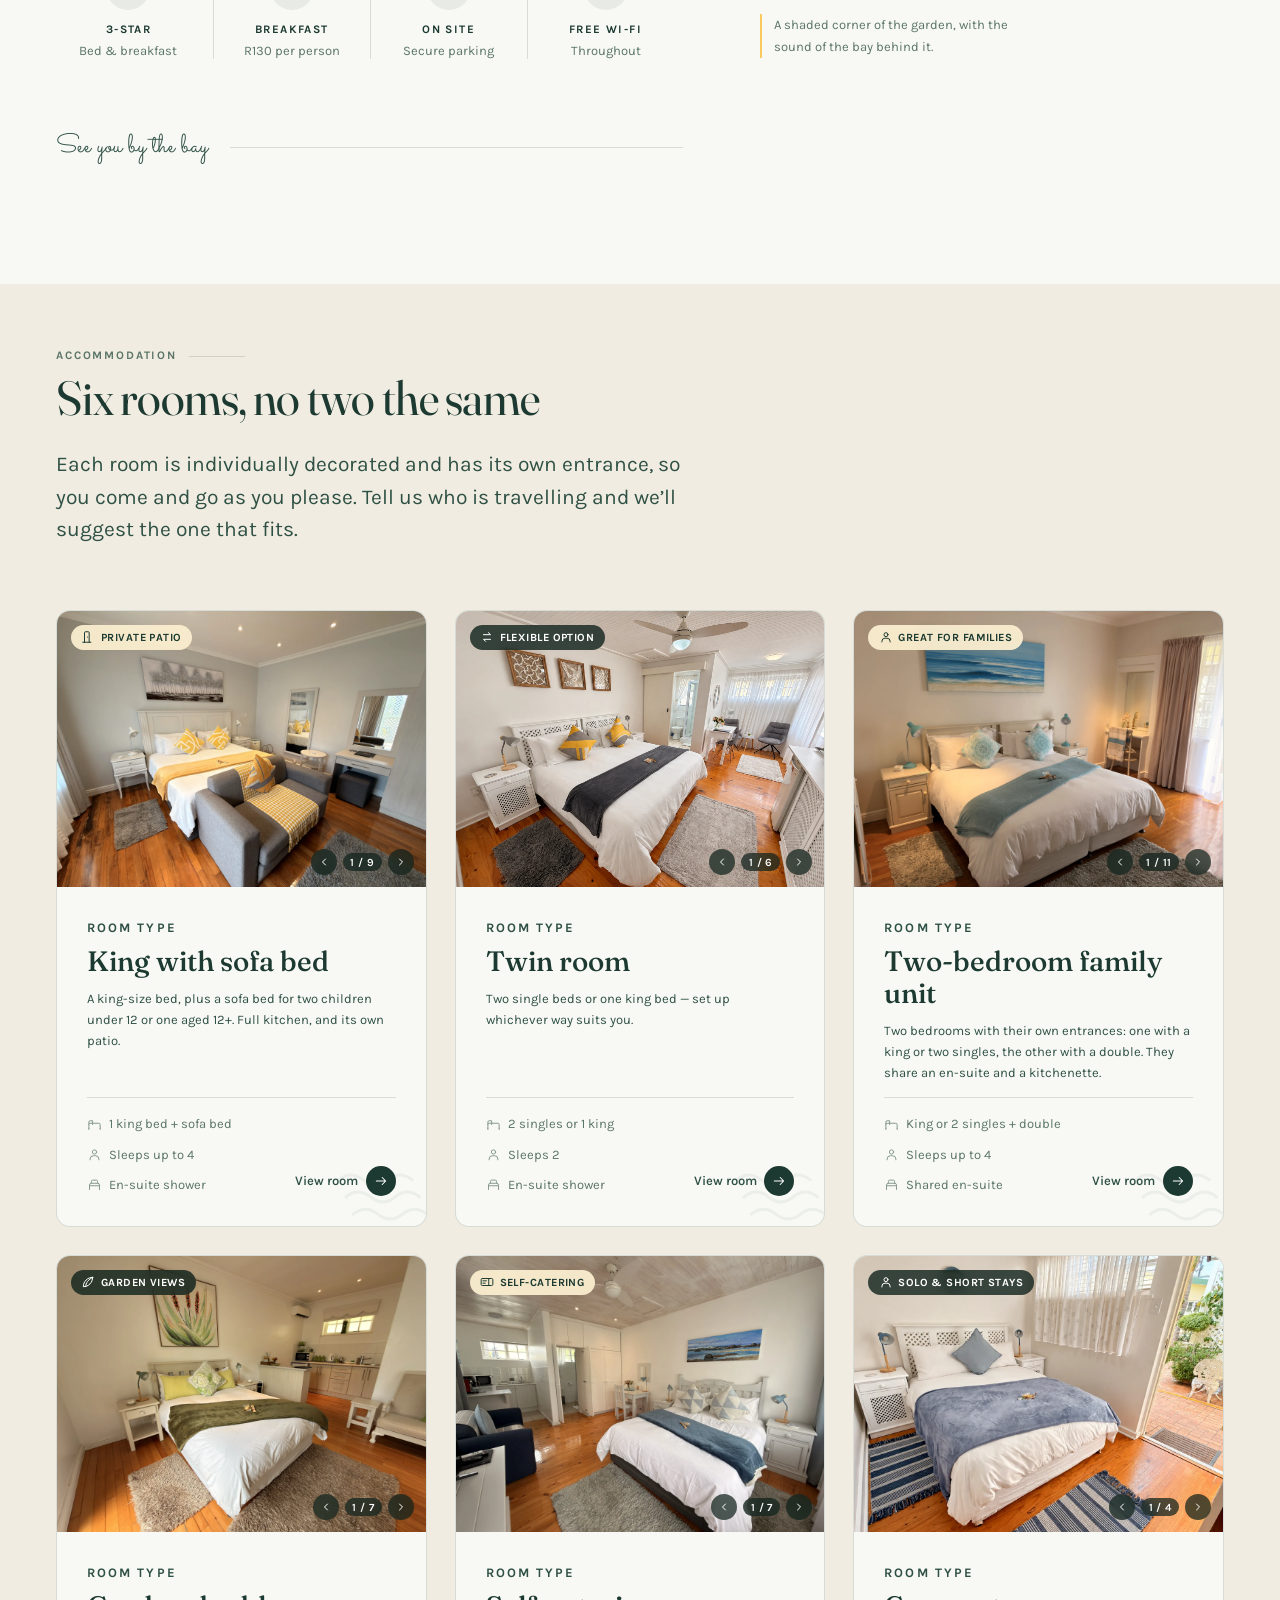
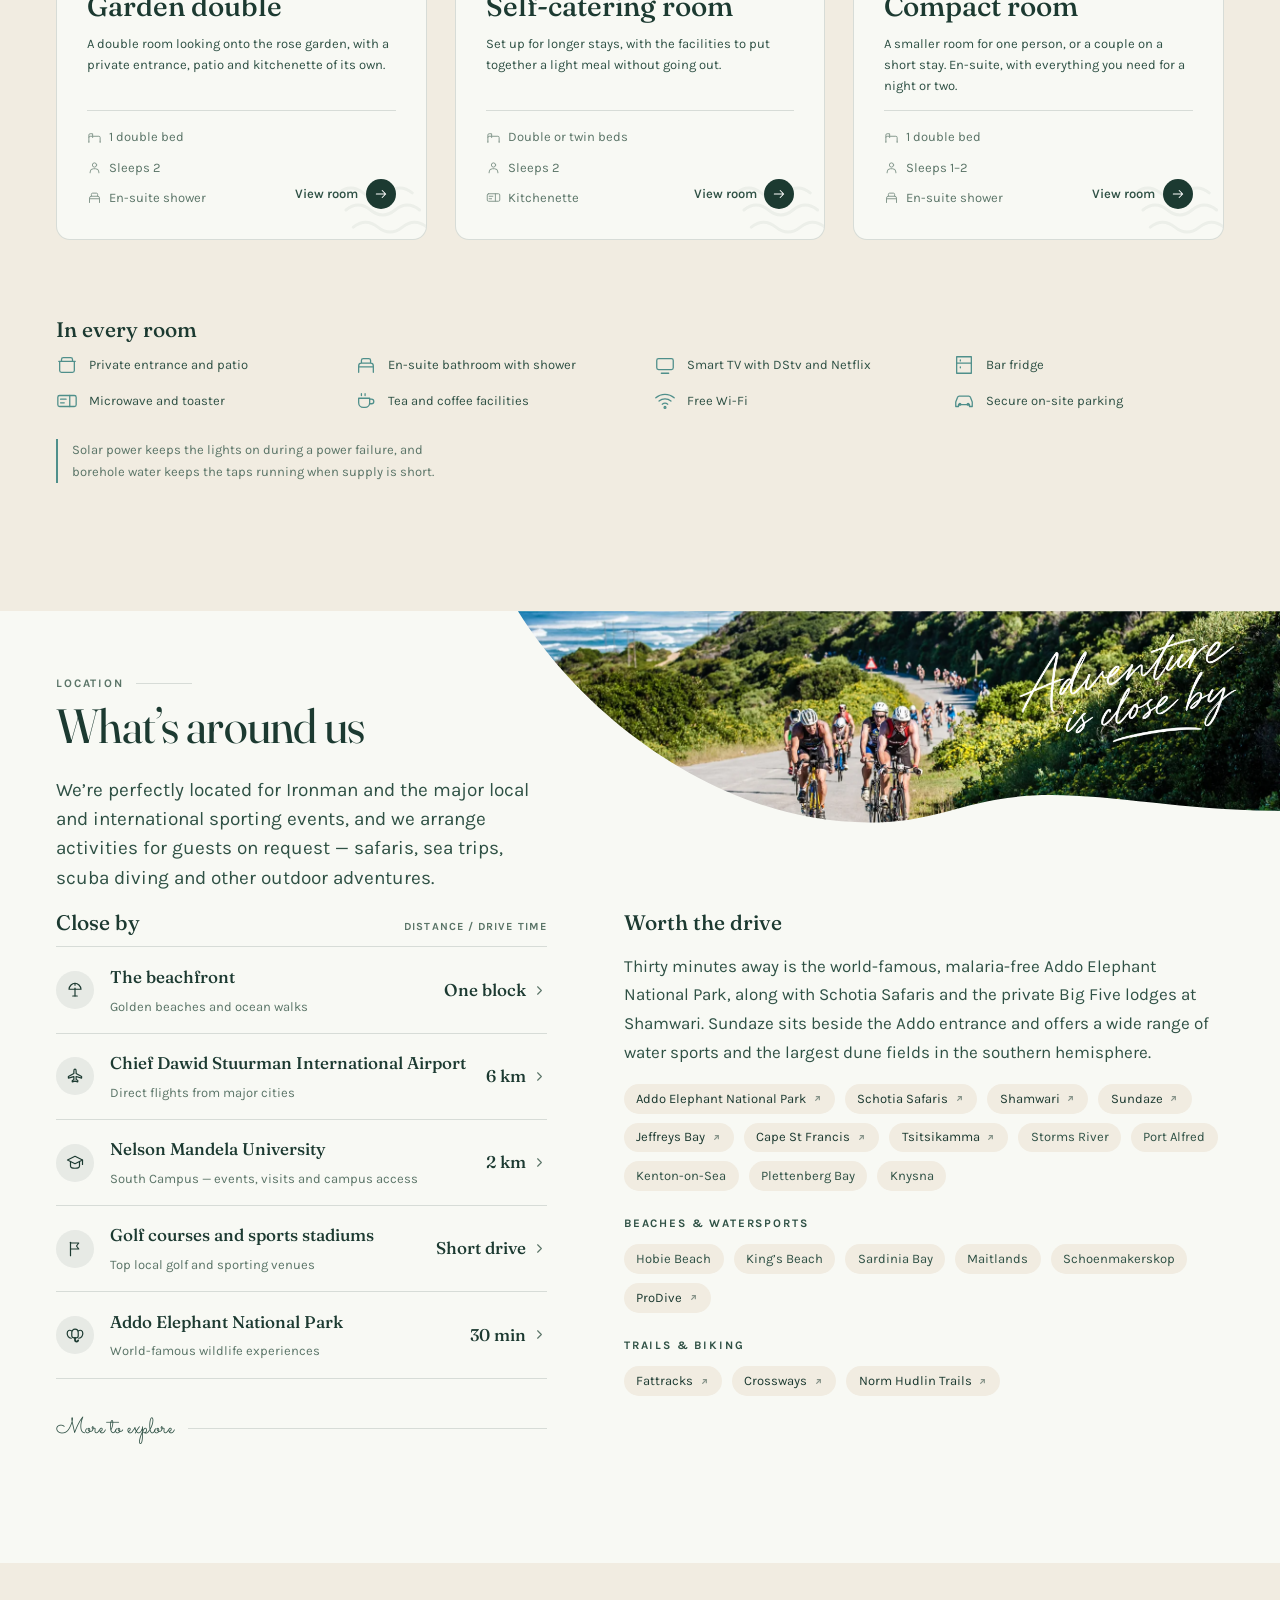
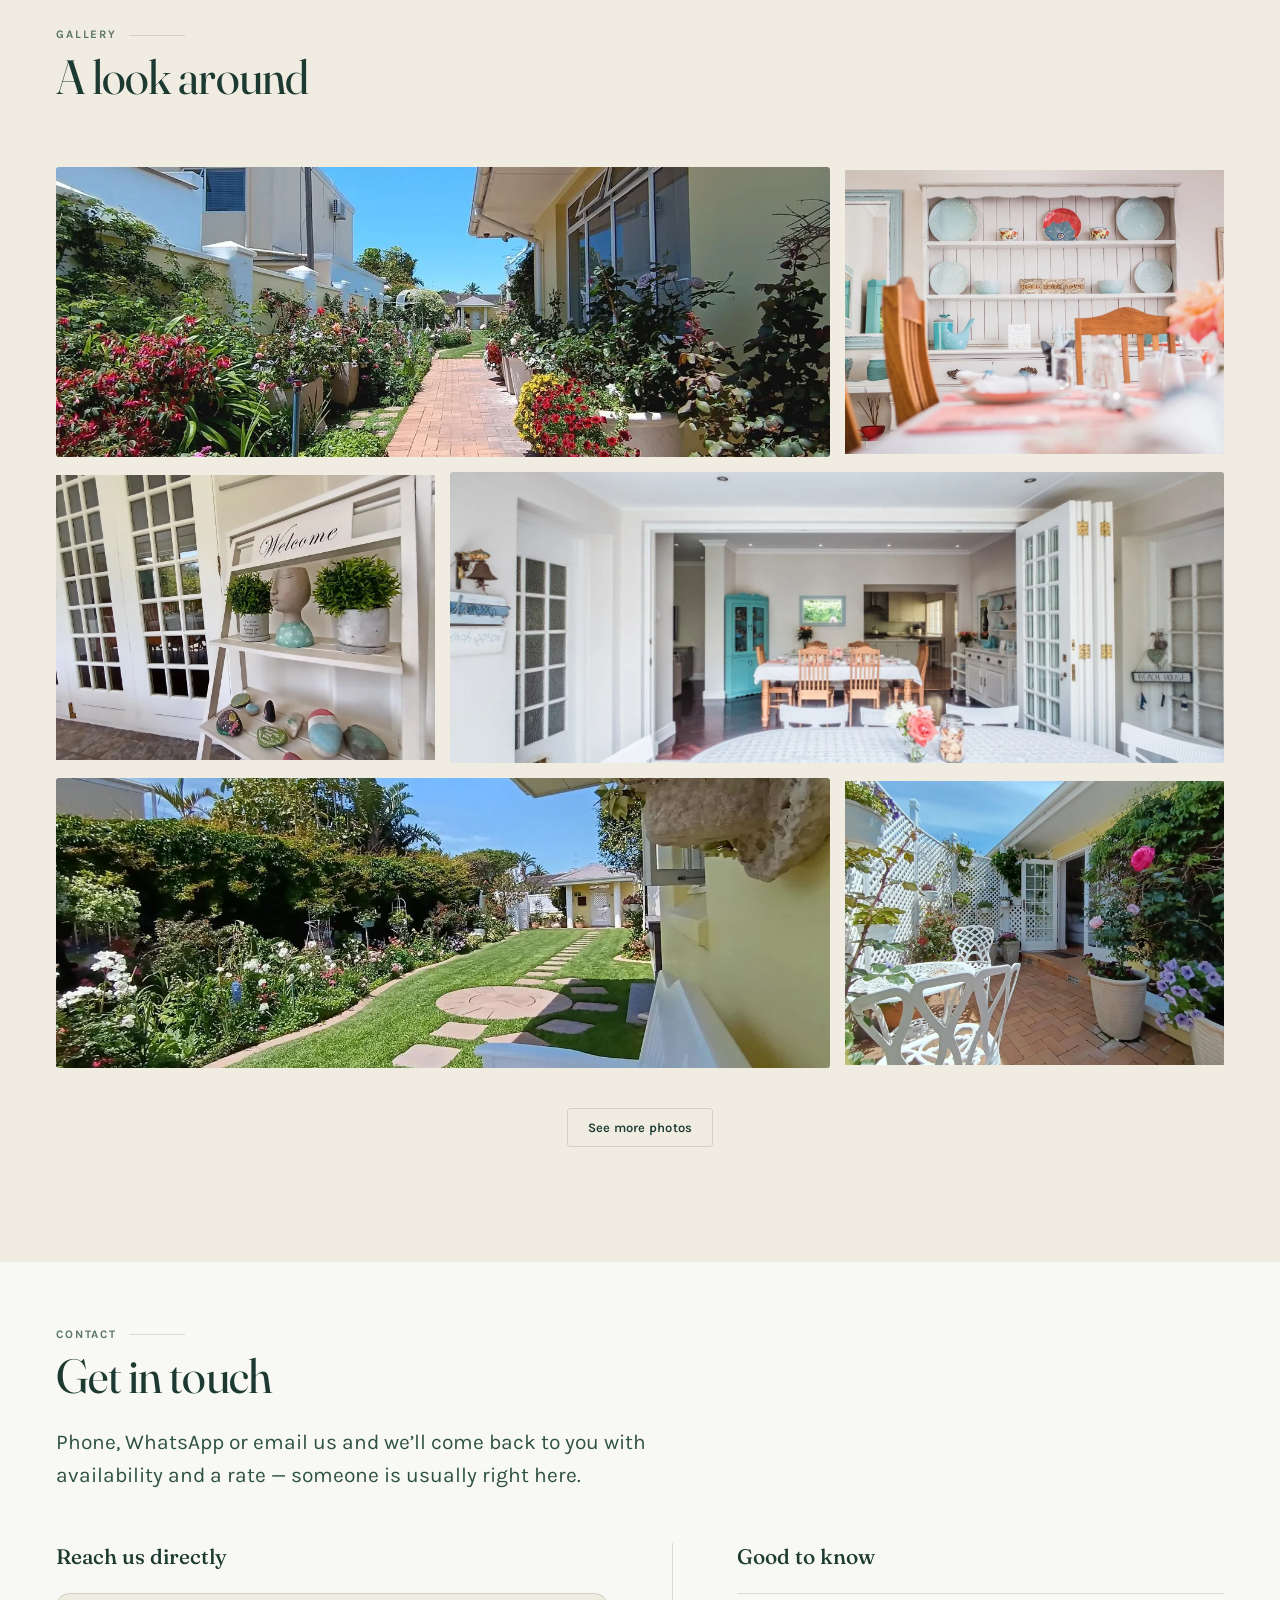
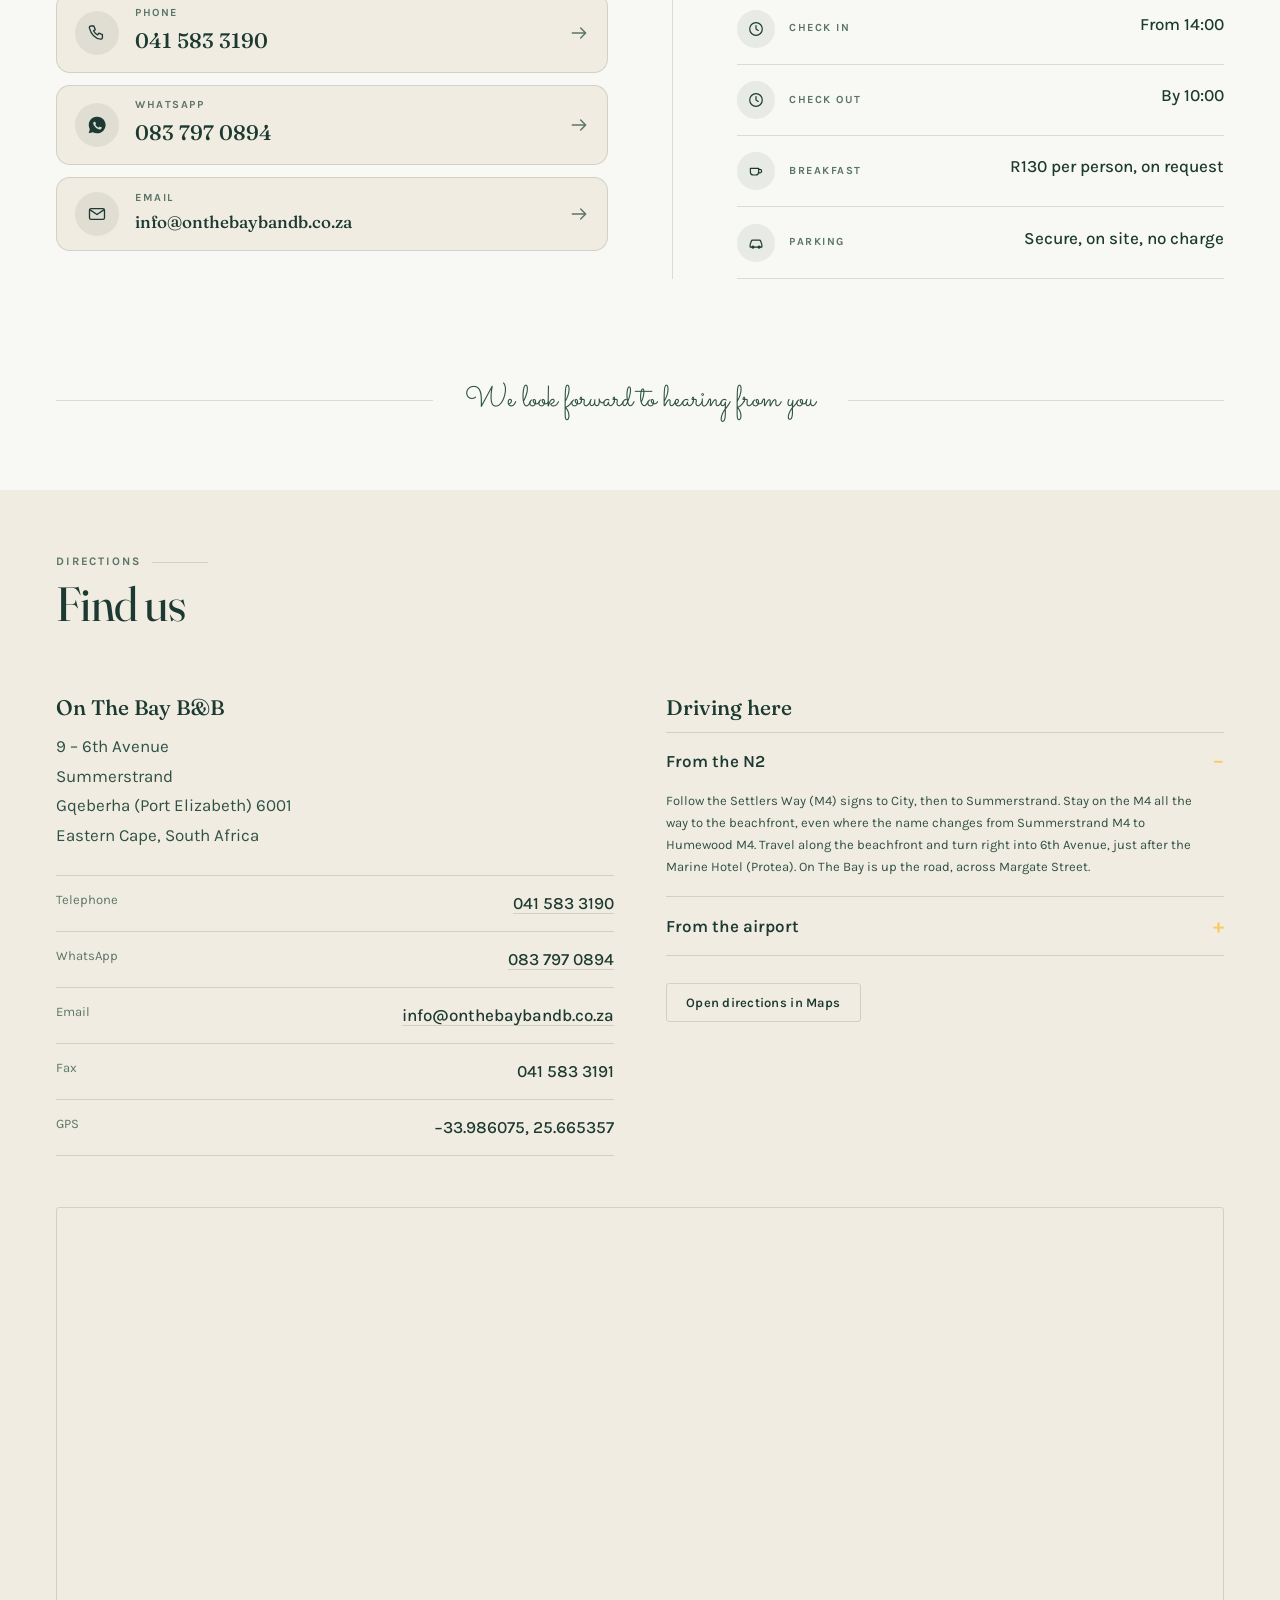
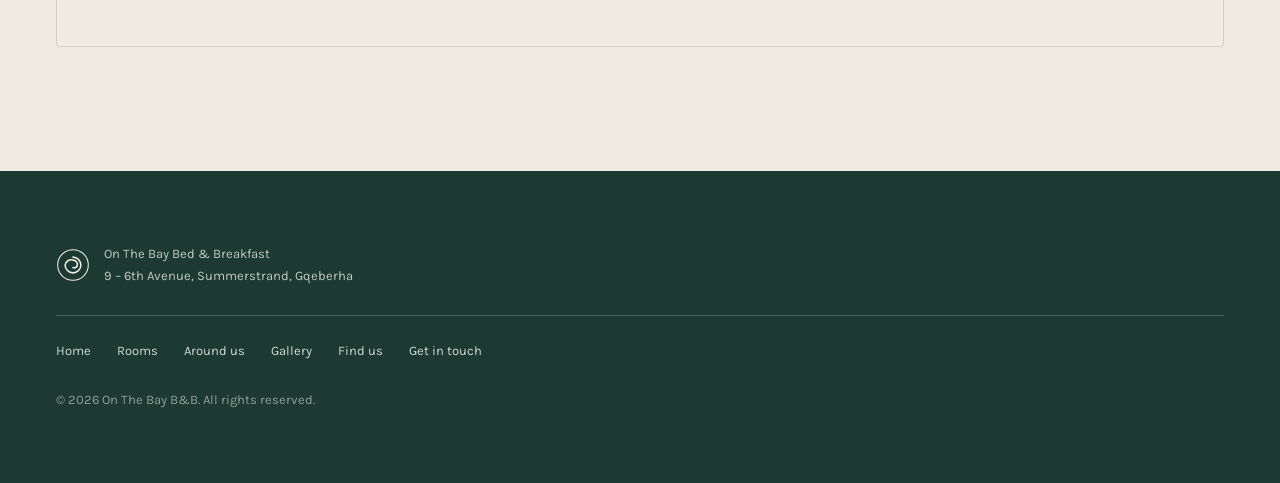
==== commit f8f137c2: "abouts" ====
--- a/index.html
+++ b/index.html
@@ -286,10 +286,10 @@
         <div class="room-body">
           <p class="eyebrow">Room type</p>
           <h3>Two-bedroom family unit</h3>
-          <p>Two bedrooms with their own entrances, sharing one en-suite bathroom and a kitchenette. Book as one family unit, or as two separate rooms.</p>
+          <p>Two bedrooms with their own entrances: one with a king or two singles, the other with a double. They share an en-suite and a kitchenette.</p>
           <div class="room-tag">
             <ul class="spec">
-              <li><svg viewBox="0 0 24 24" aria-hidden="true" fill="none" stroke="currentColor" stroke-width="1.6" stroke-linecap="round" stroke-linejoin="round"><path d="M3 18v-6a2 2 0 0 1 2-2h14a2 2 0 0 1 2 2v6"/><path d="M3 18v2M21 18v2"/><path d="M3 12V8a2 2 0 0 1 2-2h4v6"/></svg>King, double or twin beds</li>
+              <li><svg viewBox="0 0 24 24" aria-hidden="true" fill="none" stroke="currentColor" stroke-width="1.6" stroke-linecap="round" stroke-linejoin="round"><path d="M3 18v-6a2 2 0 0 1 2-2h14a2 2 0 0 1 2 2v6"/><path d="M3 18v2M21 18v2"/><path d="M3 12V8a2 2 0 0 1 2-2h4v6"/></svg>King or 2 singles + double</li>
               <li><svg viewBox="0 0 24 24" aria-hidden="true" fill="none" stroke="currentColor" stroke-width="1.6" stroke-linecap="round" stroke-linejoin="round"><circle cx="12" cy="8" r="3.4"/><path d="M5 20.5v-1.2a5.3 5.3 0 0 1 5.3-5.3h3.4a5.3 5.3 0 0 1 5.3 5.3v1.2"/></svg>Sleeps up to 4</li>
               <li><svg viewBox="0 0 24 24" aria-hidden="true" fill="none" stroke="currentColor" stroke-width="1.6" stroke-linecap="round" stroke-linejoin="round"><path d="M4 20v-7a3 3 0 0 1 3-3h10a3 3 0 0 1 3 3v7M4 14h16M7 10V7a2 2 0 0 1 2-2h6a2 2 0 0 1 2 2v3"/></svg>Shared en-suite</li>
             </ul>
--- a/styles.css
+++ b/styles.css
@@ -736,7 +736,6 @@
   font-size:clamp(1.6rem,2.6vw,var(--t-3)); line-height:1.15; letter-spacing:-.01em;
   margin:.35em 0 .55em;
 }
-.roomlayout-main .room-about-lede{ font-size:var(--t-1); line-height:1.5; color:var(--ink); }
 .room-feat{
   display:grid; grid-template-columns:repeat(2,minmax(0,1fr)); gap:14px;
   margin:2em 0 1.5em;
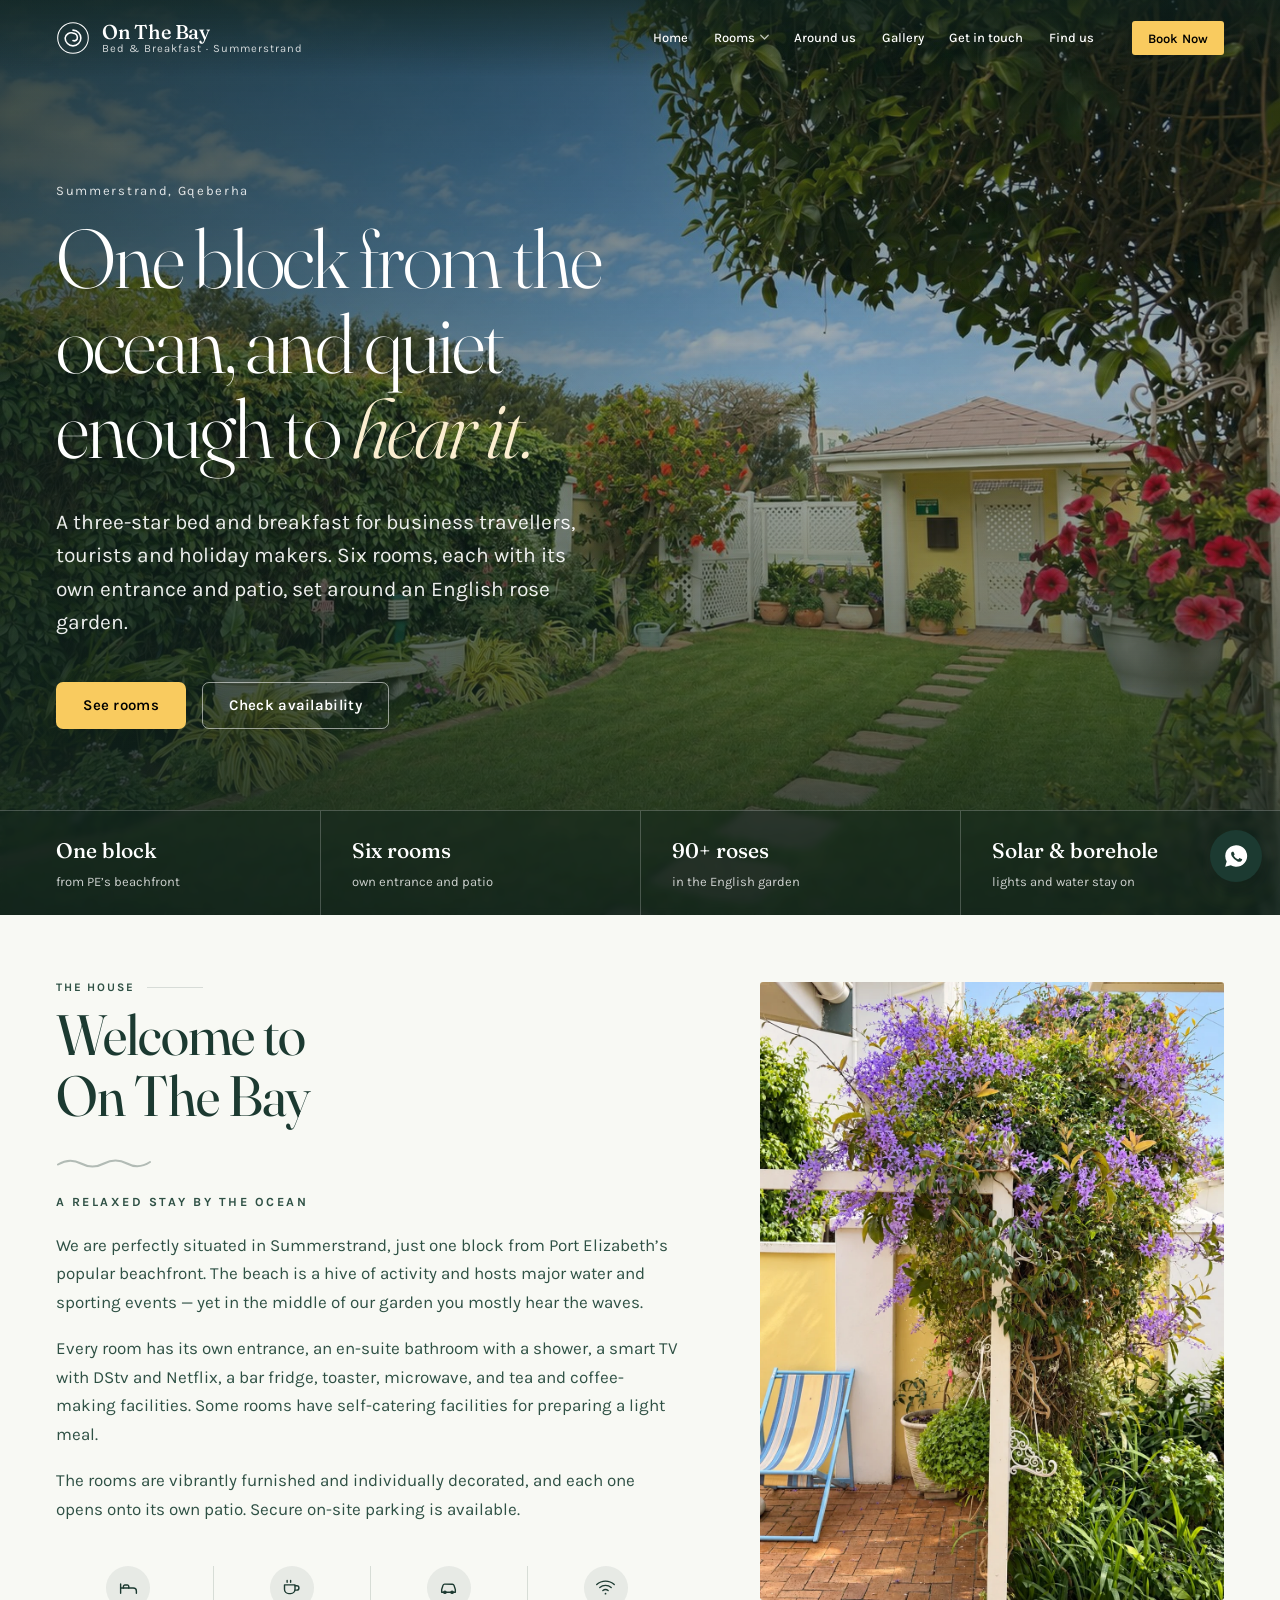
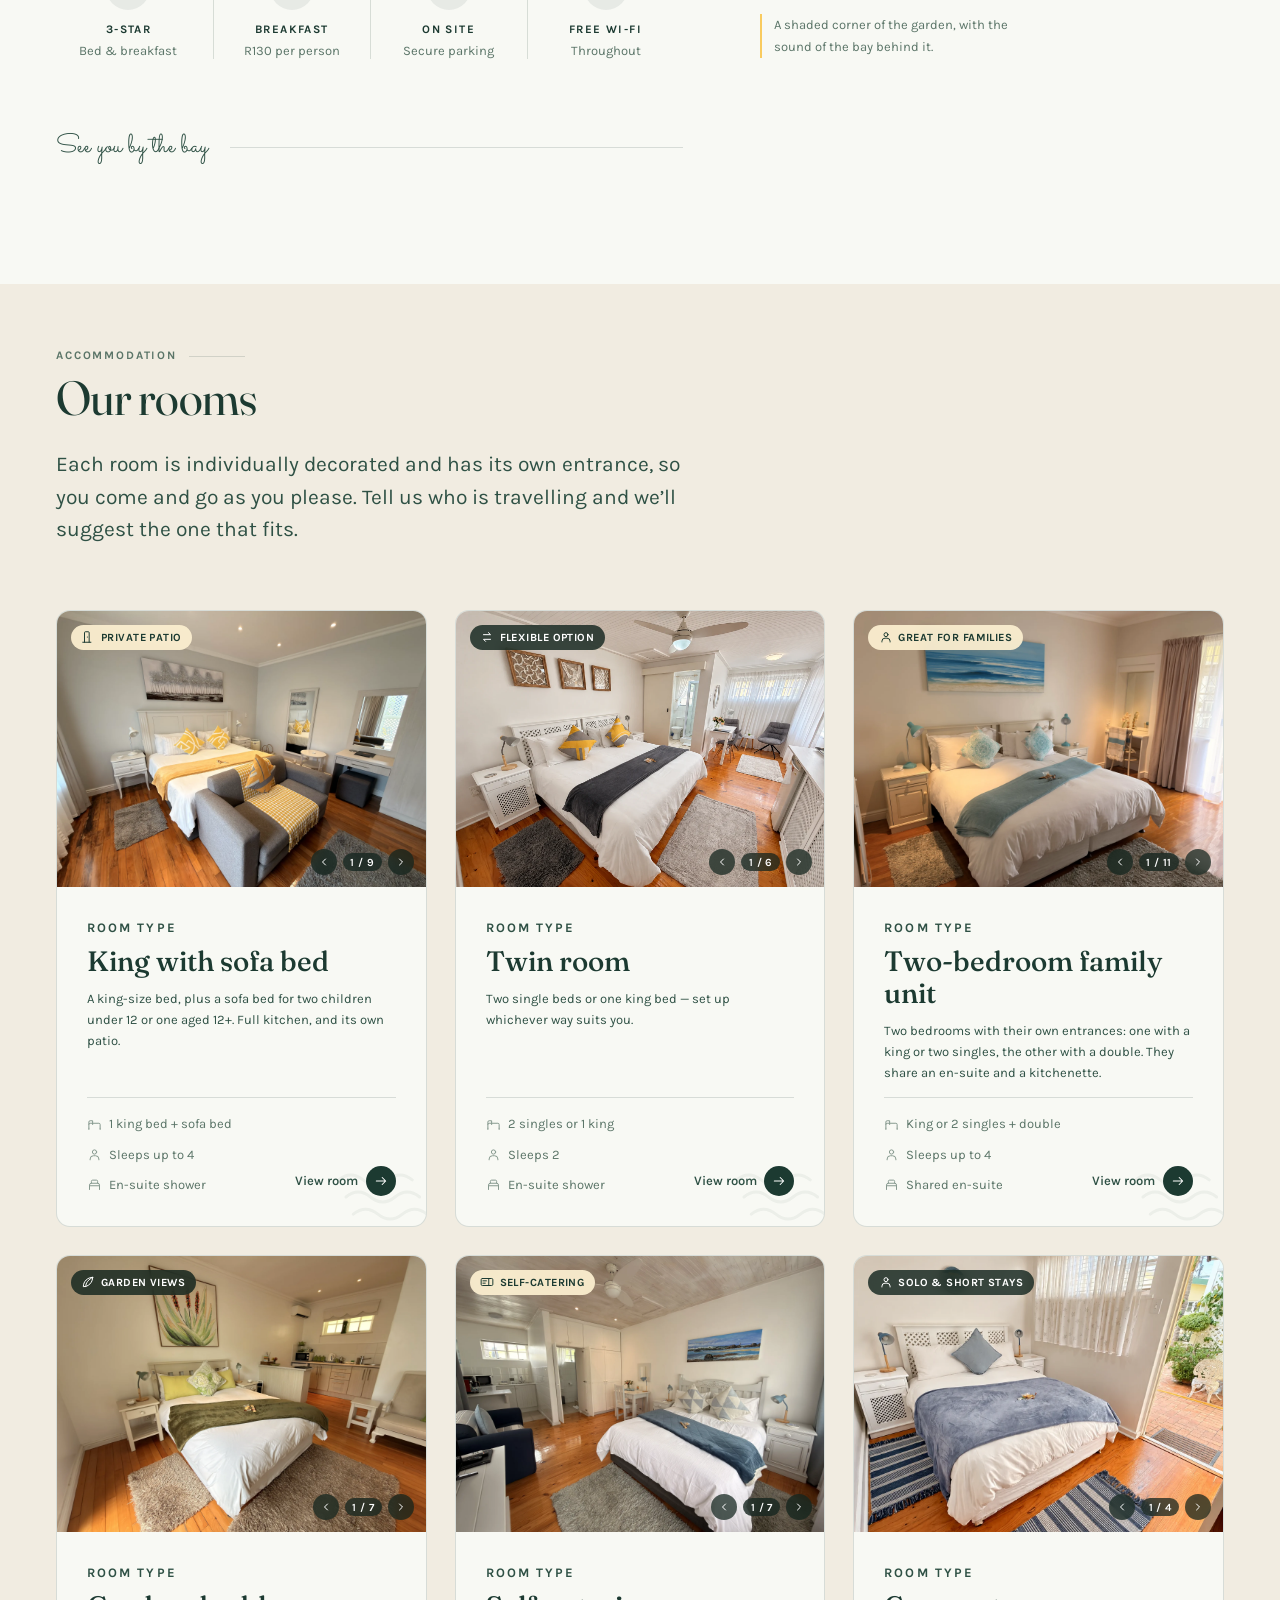
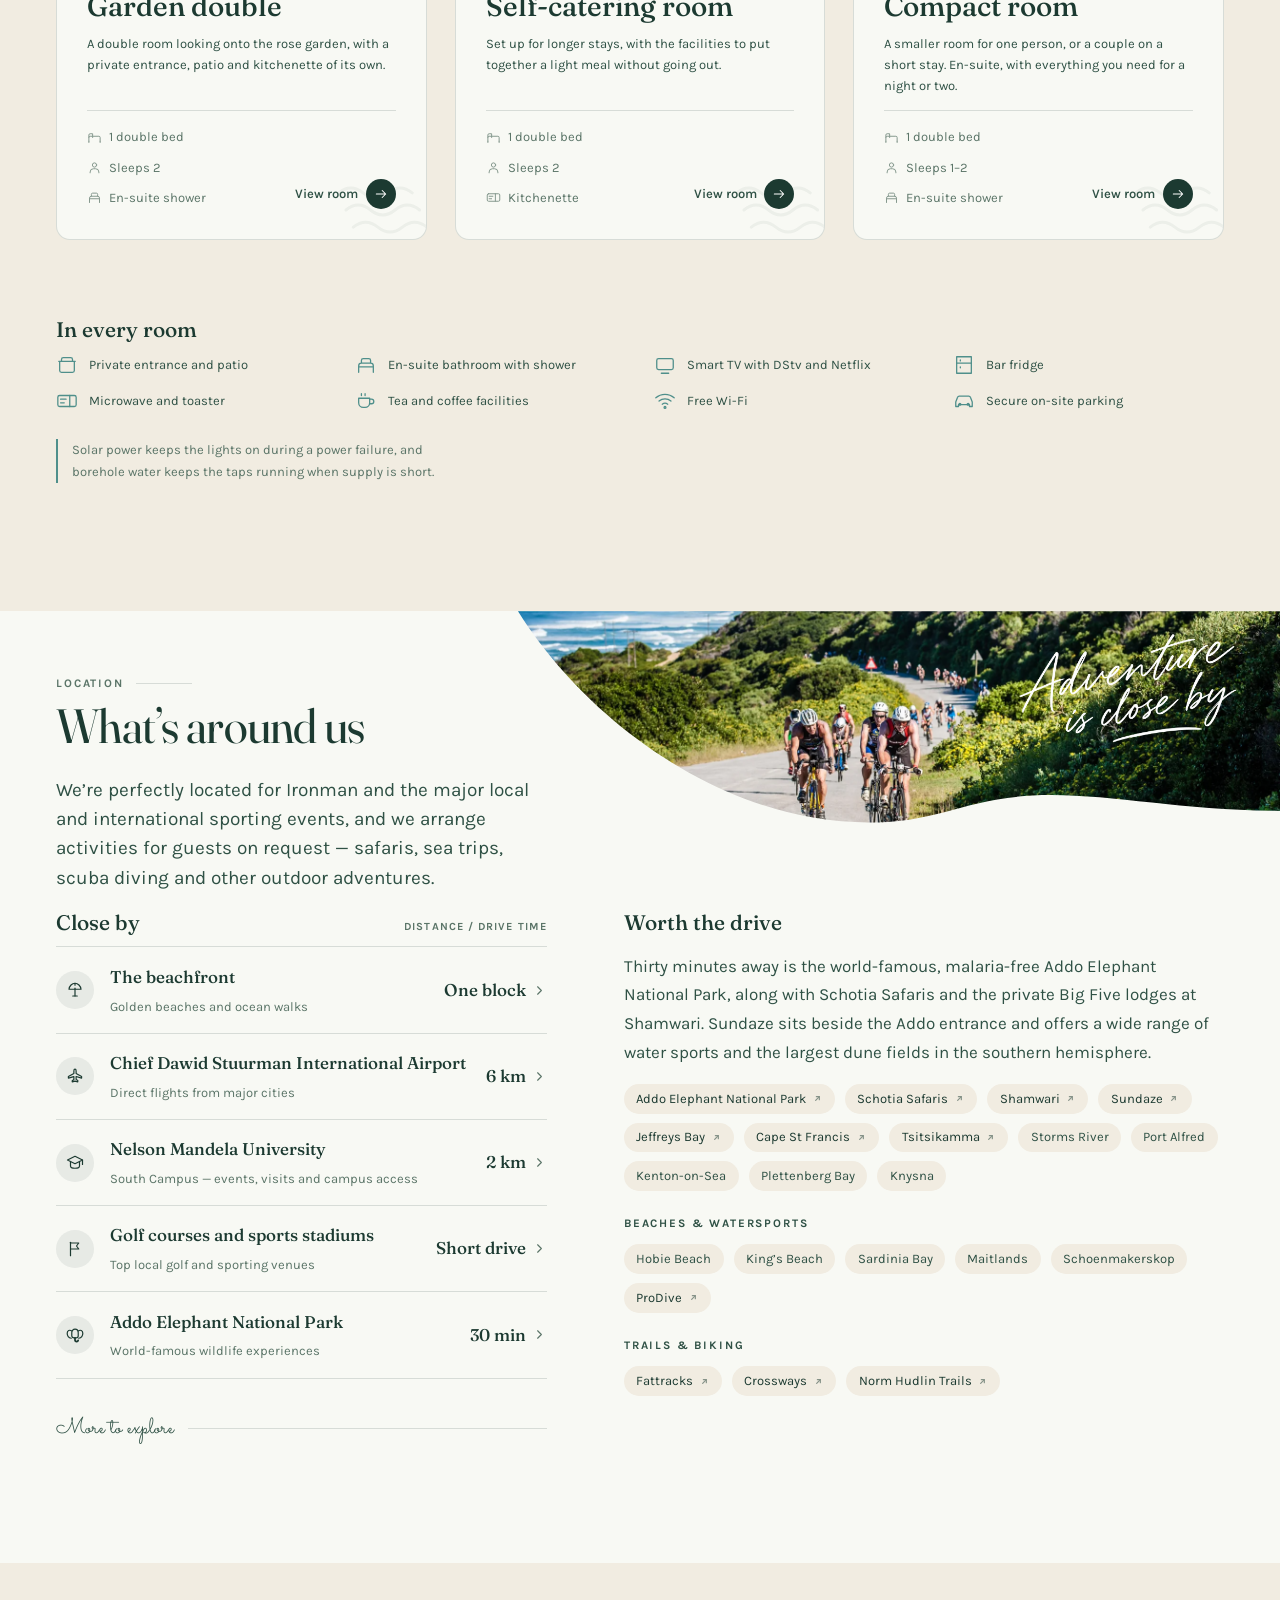
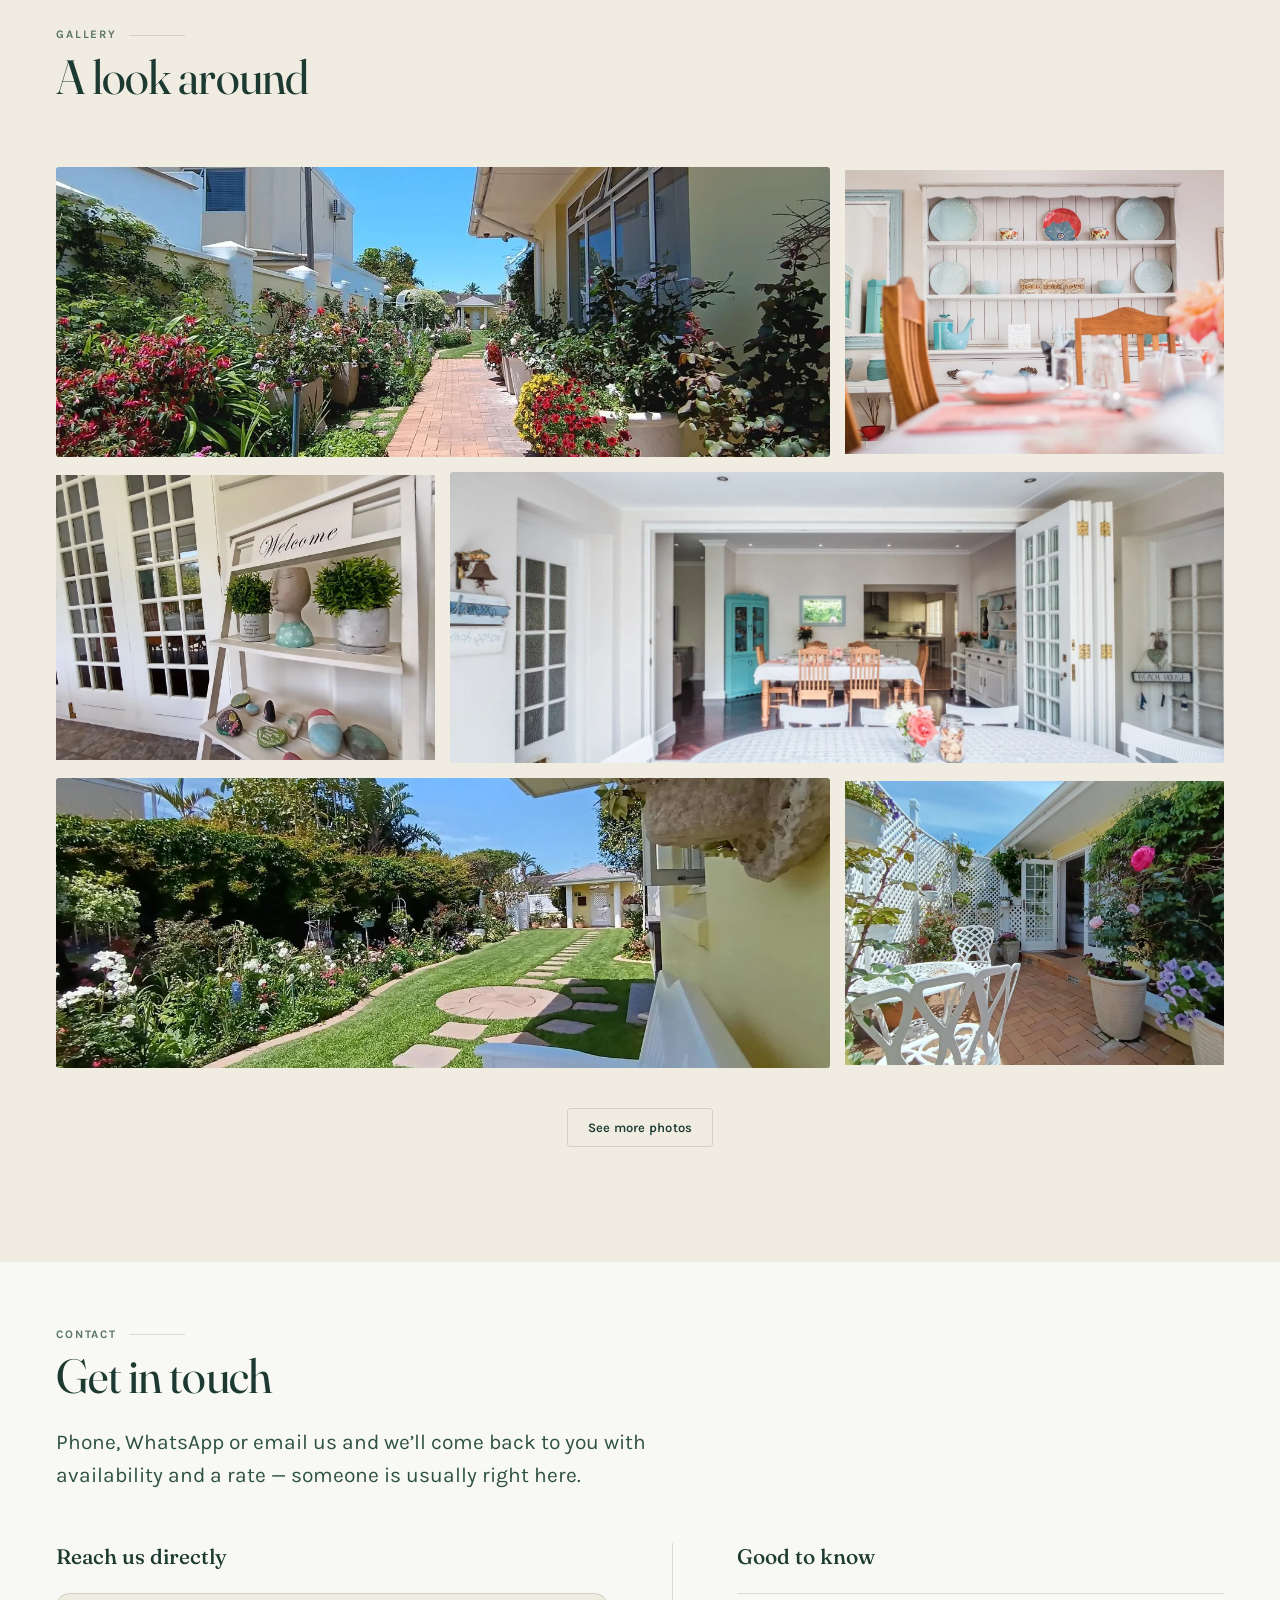
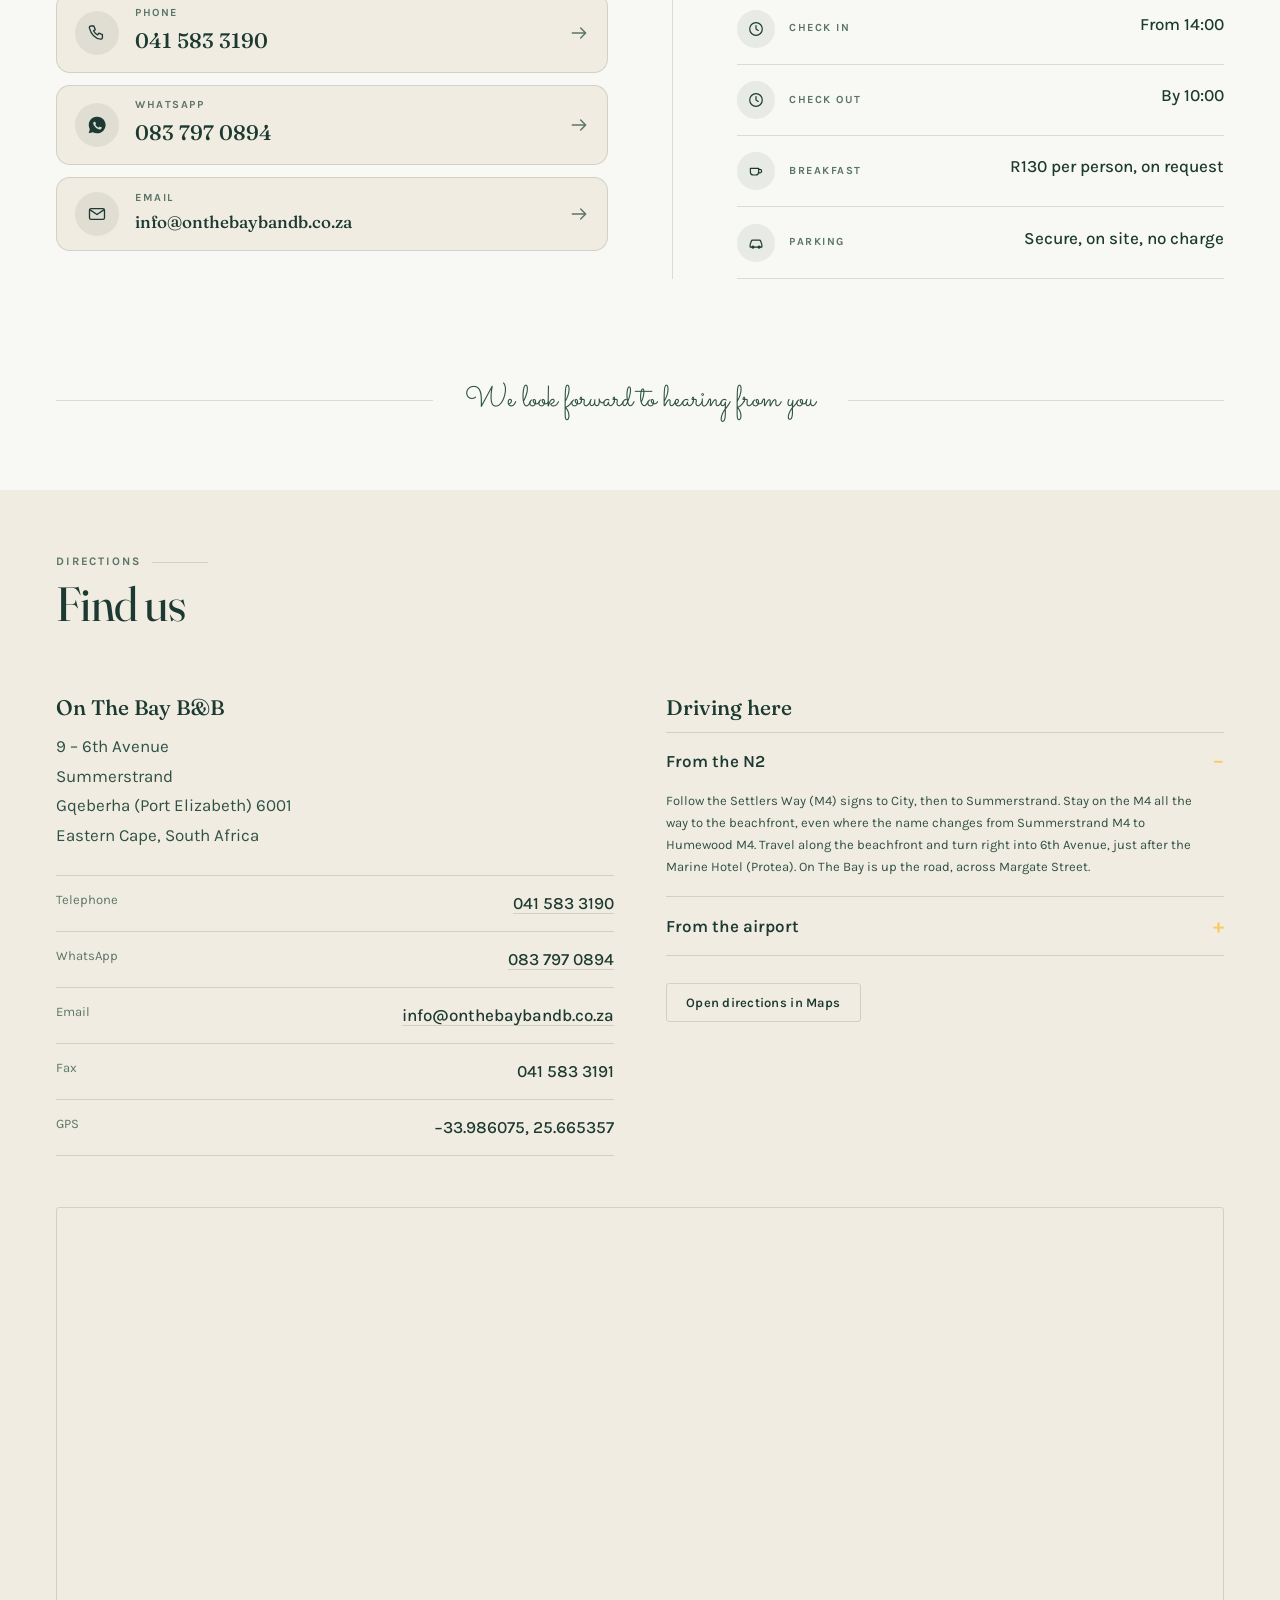
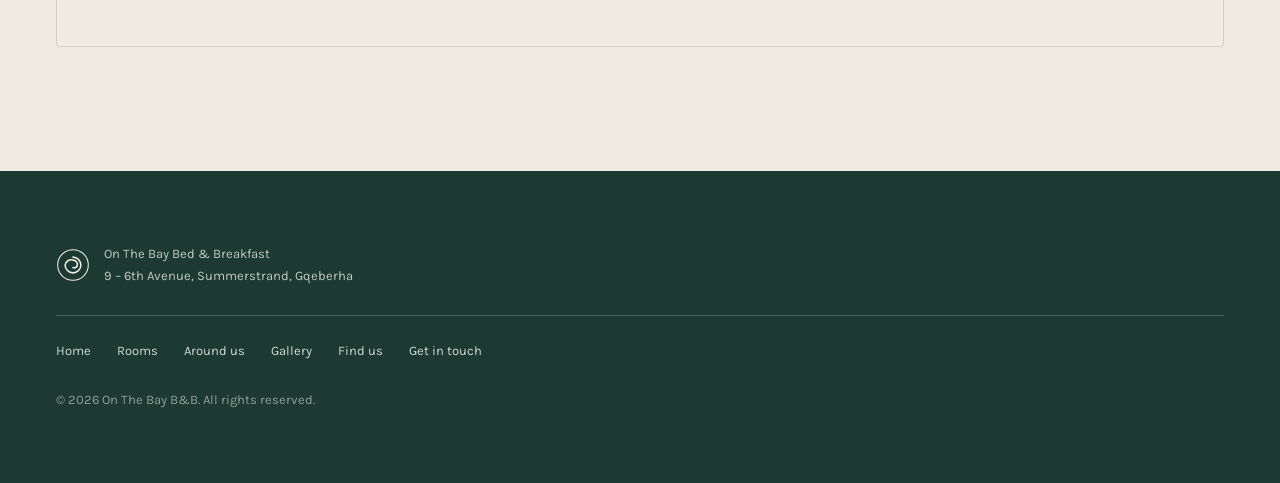
==== commit 4a7b9560: "fix" ====
--- a/index.html
+++ b/index.html
@@ -214,7 +214,7 @@
 
     <header class="sec-head">
       <p class="eyebrow eyebrow-rule">Accommodation</p>
-      <h2 class="h-sec">Six rooms, no two the same</h2>
+      <h2 class="h-sec">Our rooms</h2>
       <p class="lede">
         Each room is individually decorated and has its own entrance, so you come and go as you please.
         Tell us who is travelling and we&rsquo;ll suggest the one that fits.
@@ -339,7 +339,7 @@
           <p>Set up for longer stays, with the facilities to put together a light meal without going out.</p>
           <div class="room-tag">
             <ul class="spec">
-              <li><svg viewBox="0 0 24 24" aria-hidden="true" fill="none" stroke="currentColor" stroke-width="1.6" stroke-linecap="round" stroke-linejoin="round"><path d="M3 18v-6a2 2 0 0 1 2-2h14a2 2 0 0 1 2 2v6"/><path d="M3 18v2M21 18v2"/><path d="M3 12V8a2 2 0 0 1 2-2h4v6"/></svg>Double or twin beds</li>
+              <li><svg viewBox="0 0 24 24" aria-hidden="true" fill="none" stroke="currentColor" stroke-width="1.6" stroke-linecap="round" stroke-linejoin="round"><path d="M3 18v-6a2 2 0 0 1 2-2h14a2 2 0 0 1 2 2v6"/><path d="M3 18v2M21 18v2"/><path d="M3 12V8a2 2 0 0 1 2-2h4v6"/></svg>1 double bed</li>
               <li><svg viewBox="0 0 24 24" aria-hidden="true" fill="none" stroke="currentColor" stroke-width="1.6" stroke-linecap="round" stroke-linejoin="round"><circle cx="12" cy="8" r="3.4"/><path d="M5 20.5v-1.2a5.3 5.3 0 0 1 5.3-5.3h3.4a5.3 5.3 0 0 1 5.3 5.3v1.2"/></svg>Sleeps 2</li>
               <li><svg viewBox="0 0 24 24" aria-hidden="true" fill="none" stroke="currentColor" stroke-width="1.6" stroke-linecap="round" stroke-linejoin="round"><rect x="2" y="6" width="20" height="12" rx="2"/><path d="M15 6v12M5 10h6M5 14h4"/></svg>Kitchenette</li>
             </ul>
--- a/styles.css
+++ b/styles.css
@@ -737,31 +737,44 @@
   margin:.35em 0 .55em;
 }
 .room-feat{
-  display:grid; grid-template-columns:repeat(2,minmax(0,1fr)); gap:14px;
+  display:grid; grid-template-columns:repeat(auto-fit,minmax(min(100%,300px),1fr)); gap:12px;
   margin:2em 0 1.5em;
 }
-.room-feat-group{ background:var(--chalk); border-radius:14px; padding:18px 20px 16px; }
+.room-feat-group{
+  display:grid; grid-template-columns:46px minmax(0,1fr); gap:14px; align-items:start;
+  background:rgba(241,236,225,.45); border:1px solid rgba(28,58,49,.08);
+  border-radius:14px; padding:15px 18px 16px 15px;
+}
+/* same translucent-ink circle as .bookbox-icon / .dist-icon, just larger */
+.room-feat-icon{
+  display:grid; place-items:center; width:46px; height:46px; border-radius:50%;
+  background:rgba(28,58,49,.08); color:var(--ink);
+}
+.room-feat-icon svg{ width:22px; height:22px; }
 .room-feat-h{
-  font:700 12px/1 var(--sans); letter-spacing:.14em; text-transform:uppercase;
-  color:var(--ink); margin:0 0 .9em;
+  font:700 12px/1 var(--sans); letter-spacing:.16em; text-transform:uppercase;
+  color:var(--ink); margin:.3em 0 .75em;
 }
 .room-feat ul{ list-style:none; margin:0; padding:0; }
 .room-feat li{
-  position:relative; padding-left:1.5em; color:var(--ink-soft);
-  font-size:.975rem; line-height:1.45;
-}
-.room-feat li + li{ margin-top:.5em; }
-/* a drawn tick rather than an icon per line: one shape, inherits nothing,
-   and stays crisp at this size */
+  position:relative; padding-left:1.6em; color:var(--ink-soft);
+  font-size:.9375rem; line-height:1.4;
+}
+.room-feat li + li{ margin-top:.35em; }
+/* a drawn tick rather than an icon per line: one shape, and it stays
+   crisp at this size */
 .room-feat li::before{
-  content:""; position:absolute; left:.2em; top:.28em;
-  width:.34em; height:.66em; border:solid var(--sea); border-width:0 2px 2px 0;
+  content:""; position:absolute; left:.25em; top:.25em;
+  width:.36em; height:.7em; border:solid var(--sea); border-width:0 2px 2px 0;
   transform:rotate(45deg);
 }
+@media (max-width:480px){
+  .room-feat-group{ grid-template-columns:40px minmax(0,1fr); gap:12px; padding:14px 16px 15px 14px; }
+  .room-feat-icon{ width:40px; height:40px; }
+  .room-feat-icon svg{ width:19px; height:19px; }
+  .room-feat-h{ margin-top:.15em; }
+}
 .roomlayout-main .room-about-note{ font-size:var(--t--1); color:var(--ink-mute); }
-@media (max-width:620px){
-  .room-feat{ grid-template-columns:minmax(0,1fr); }
-}
 .roomlayout-aside{ position:sticky; top:116px; }
 
 .bookbox{
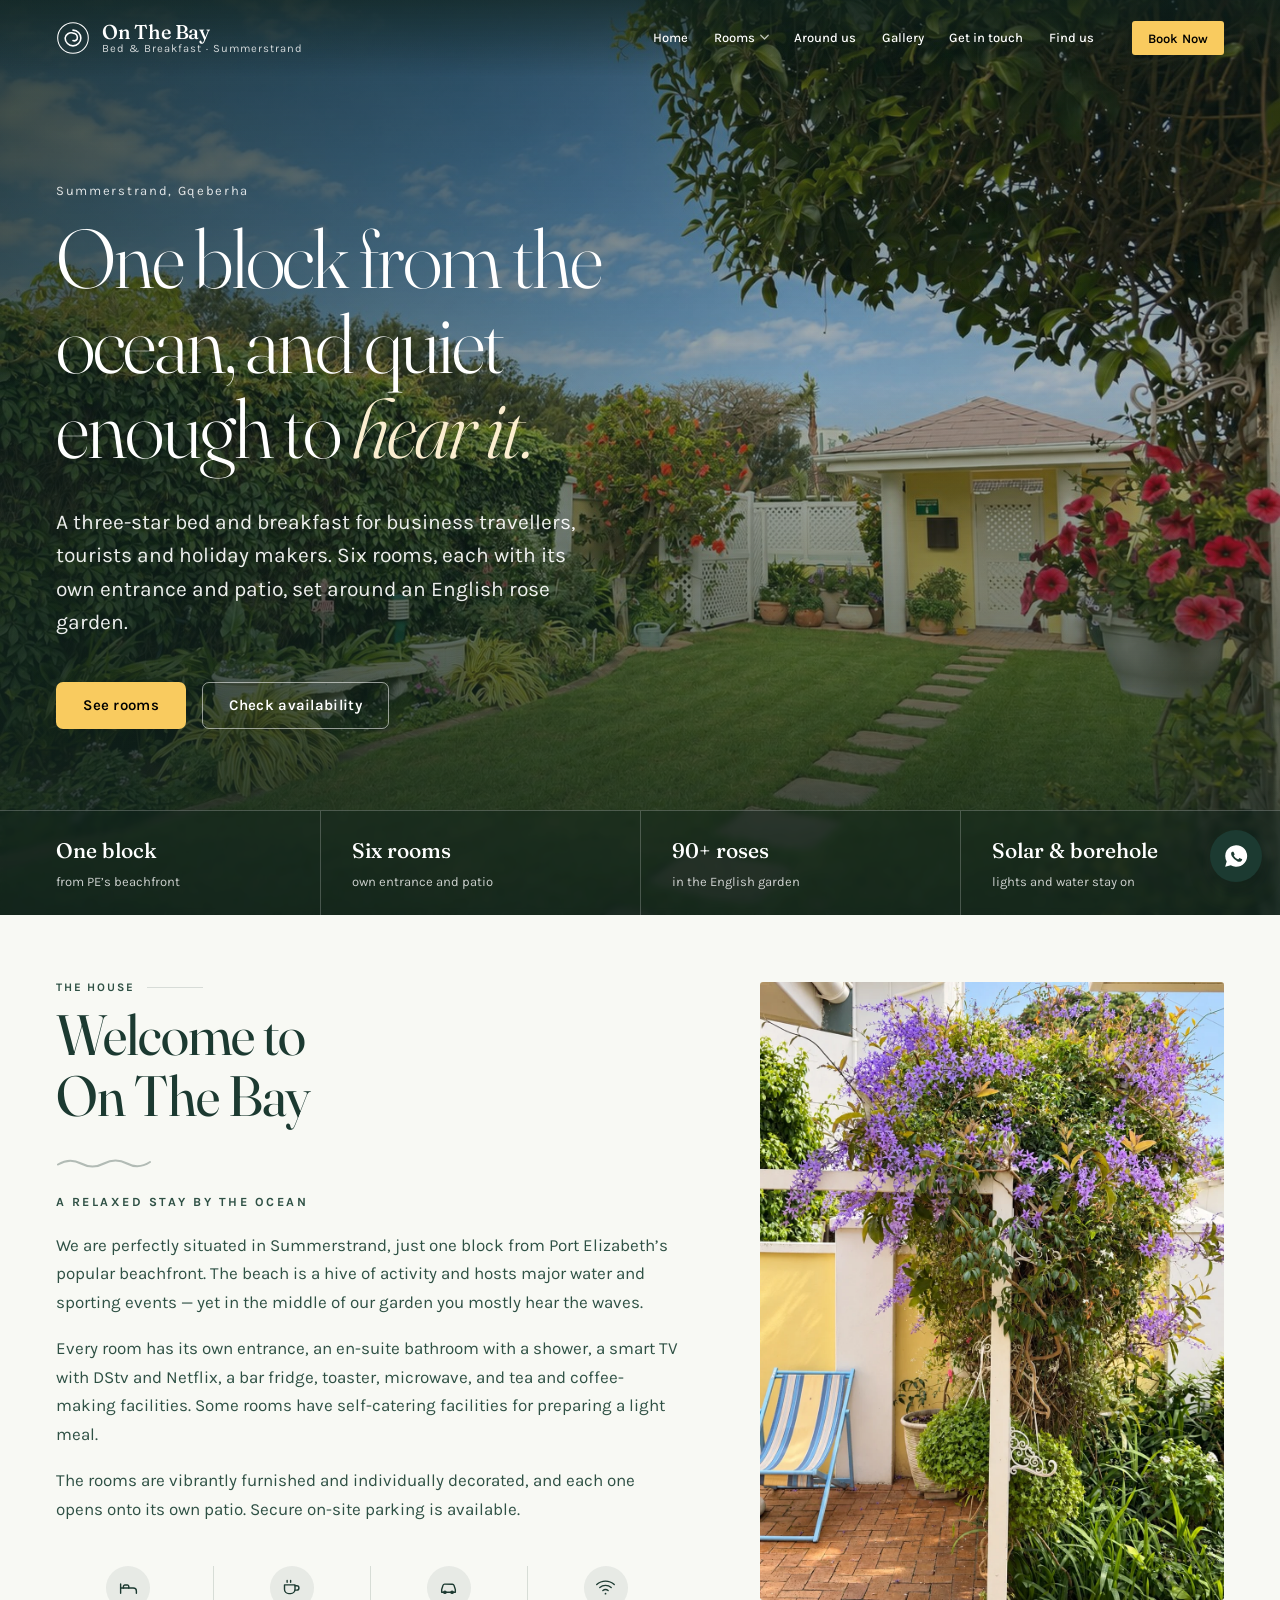
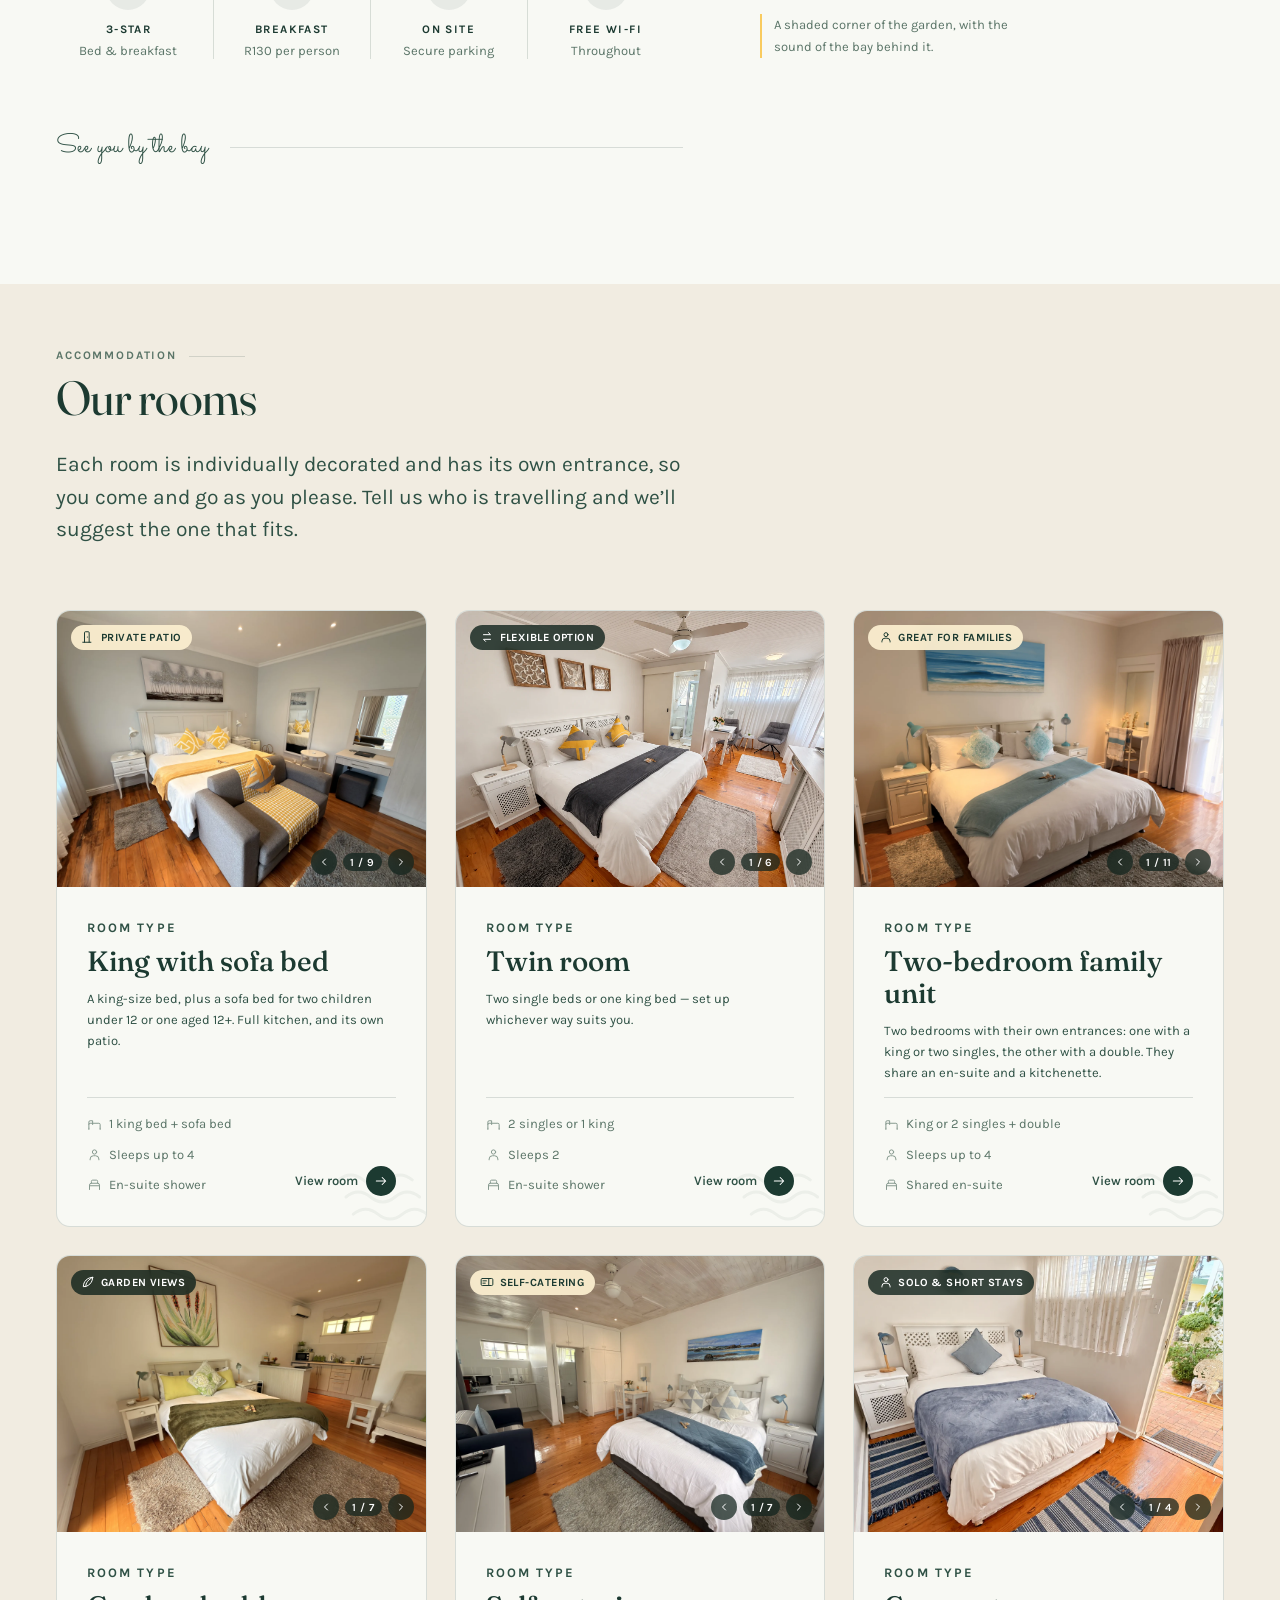
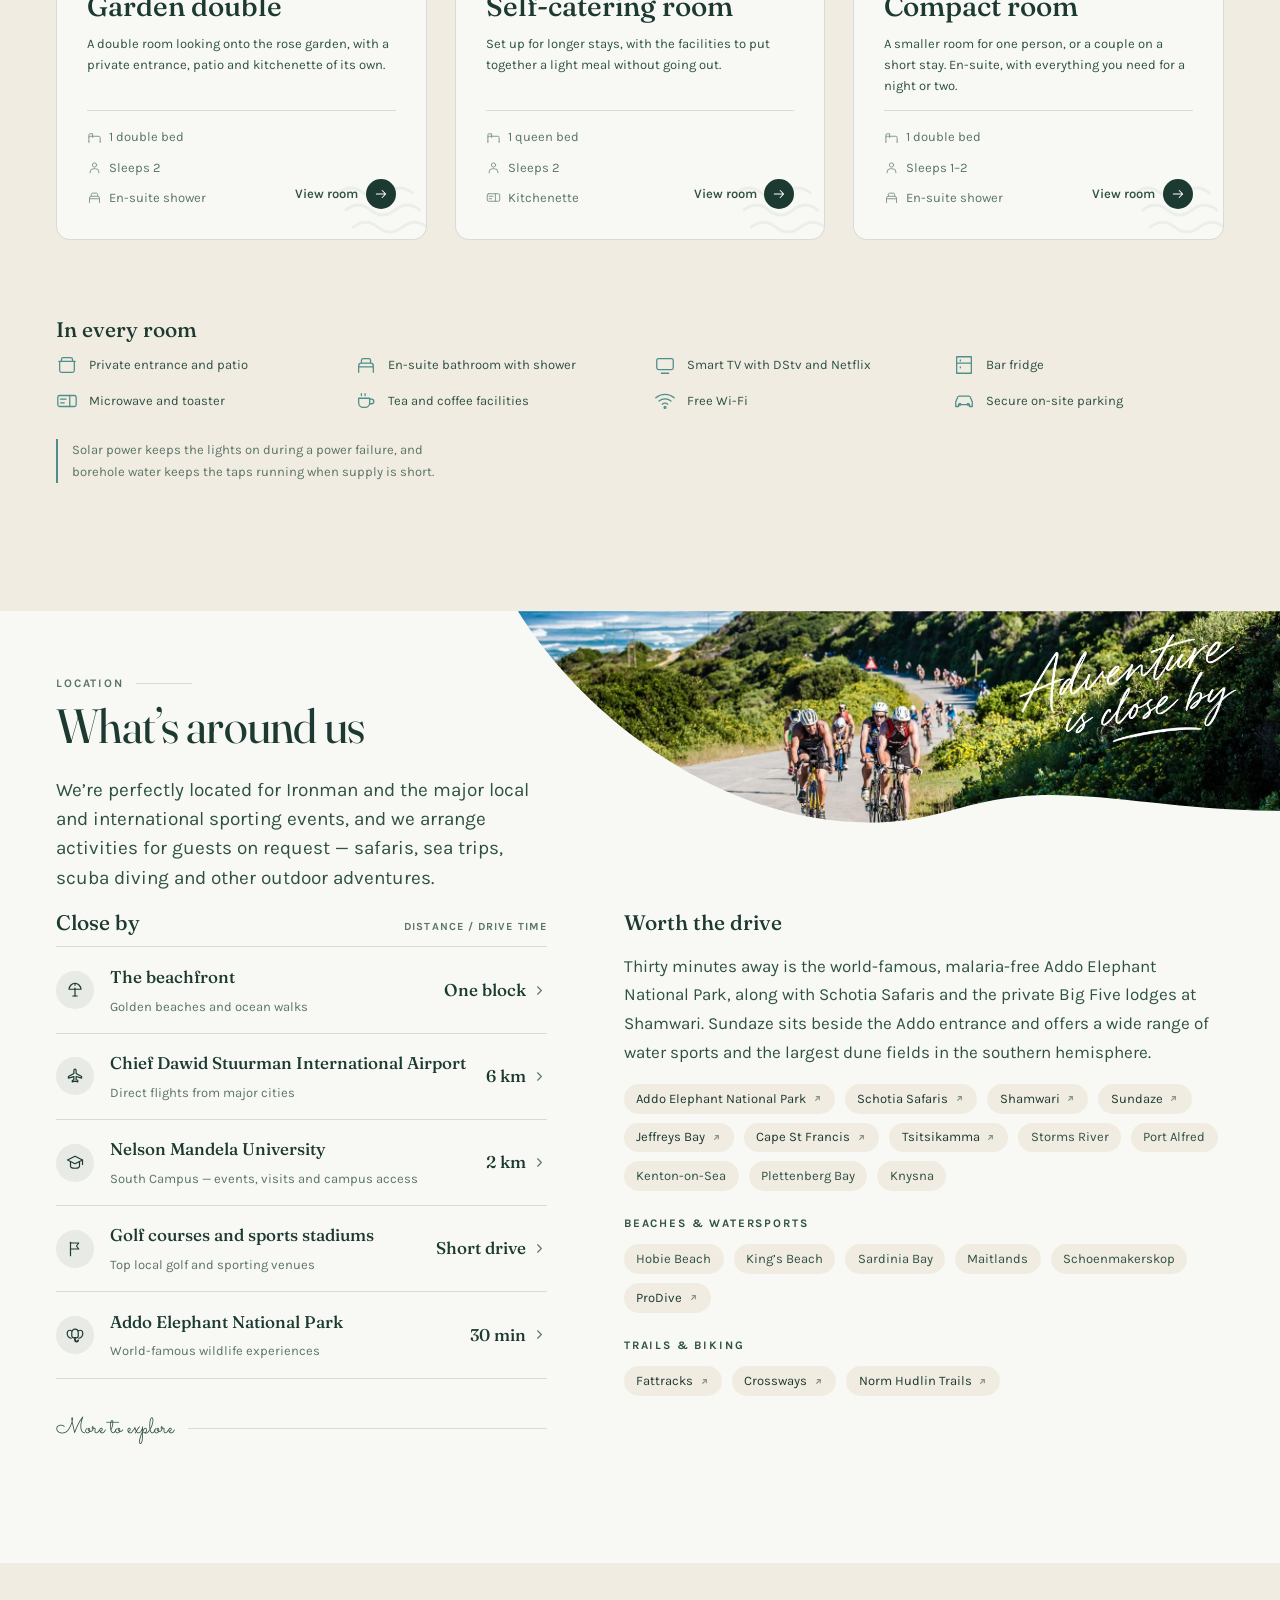
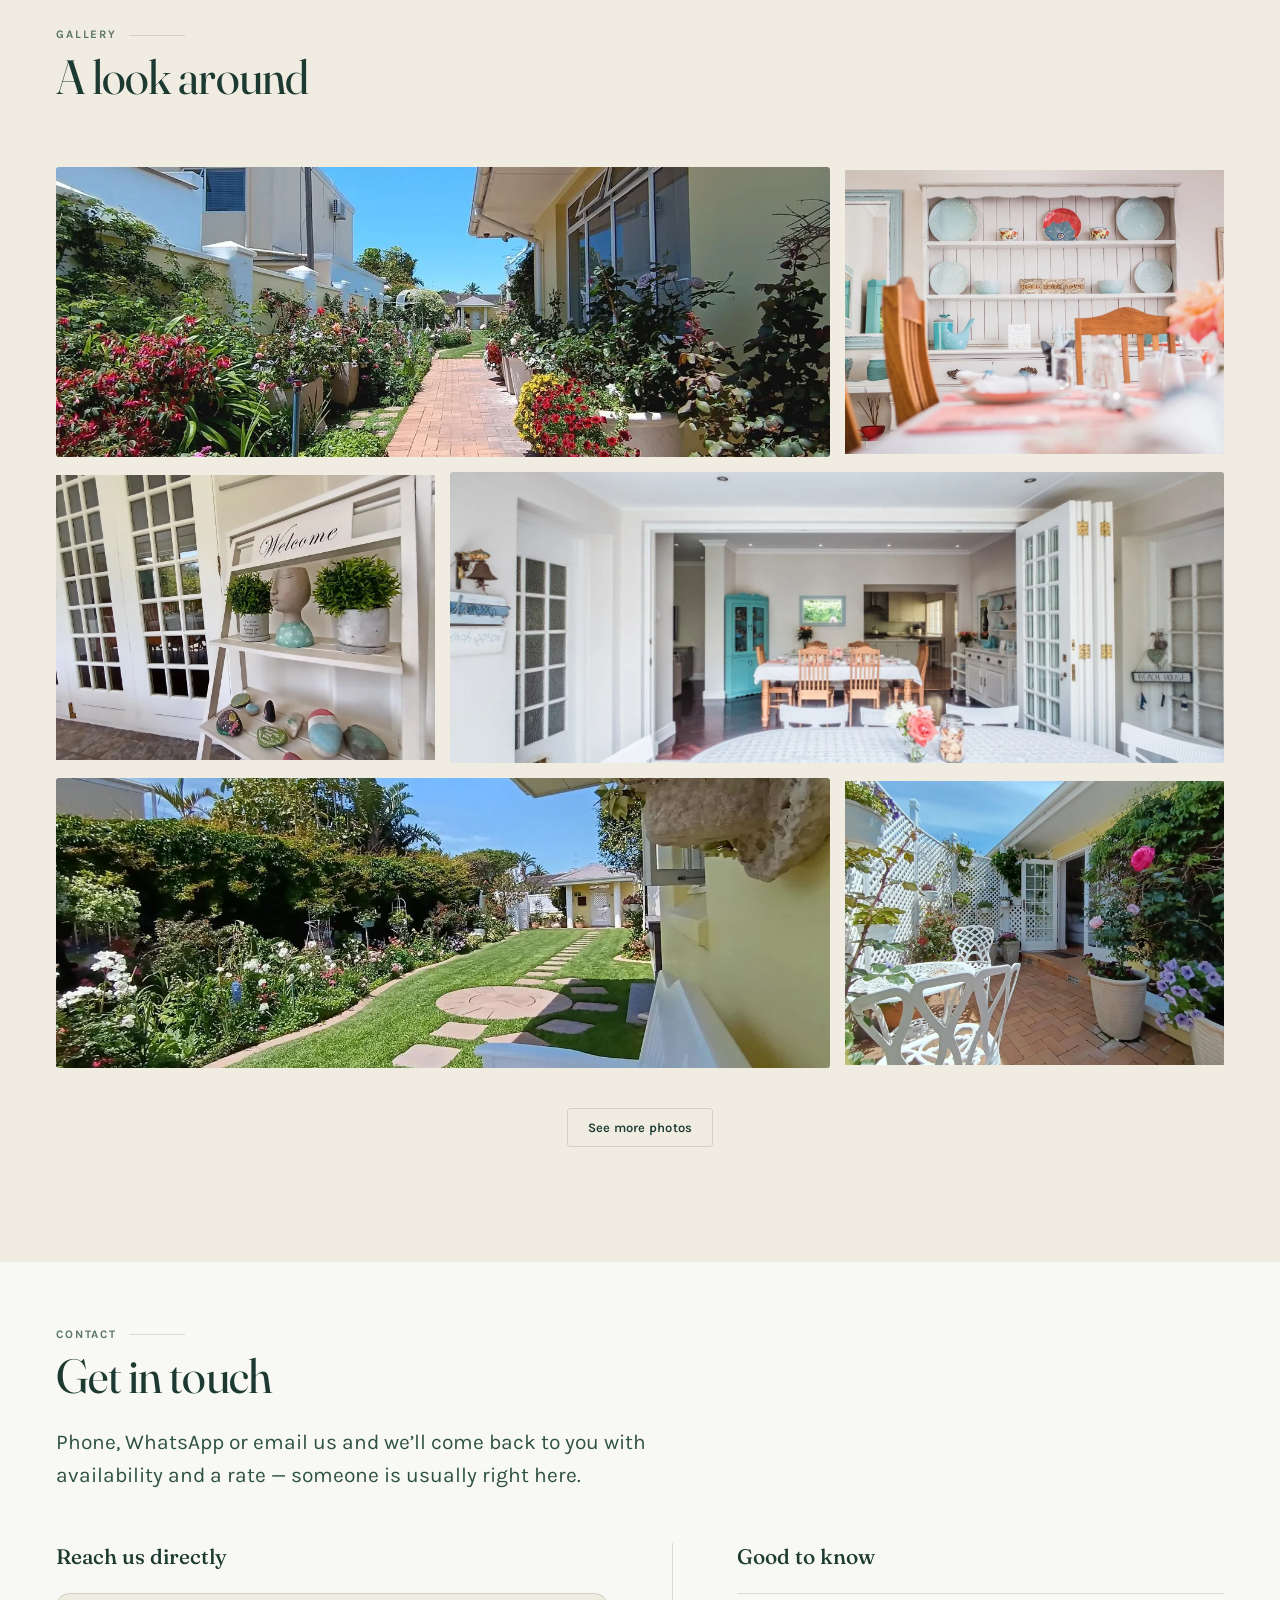
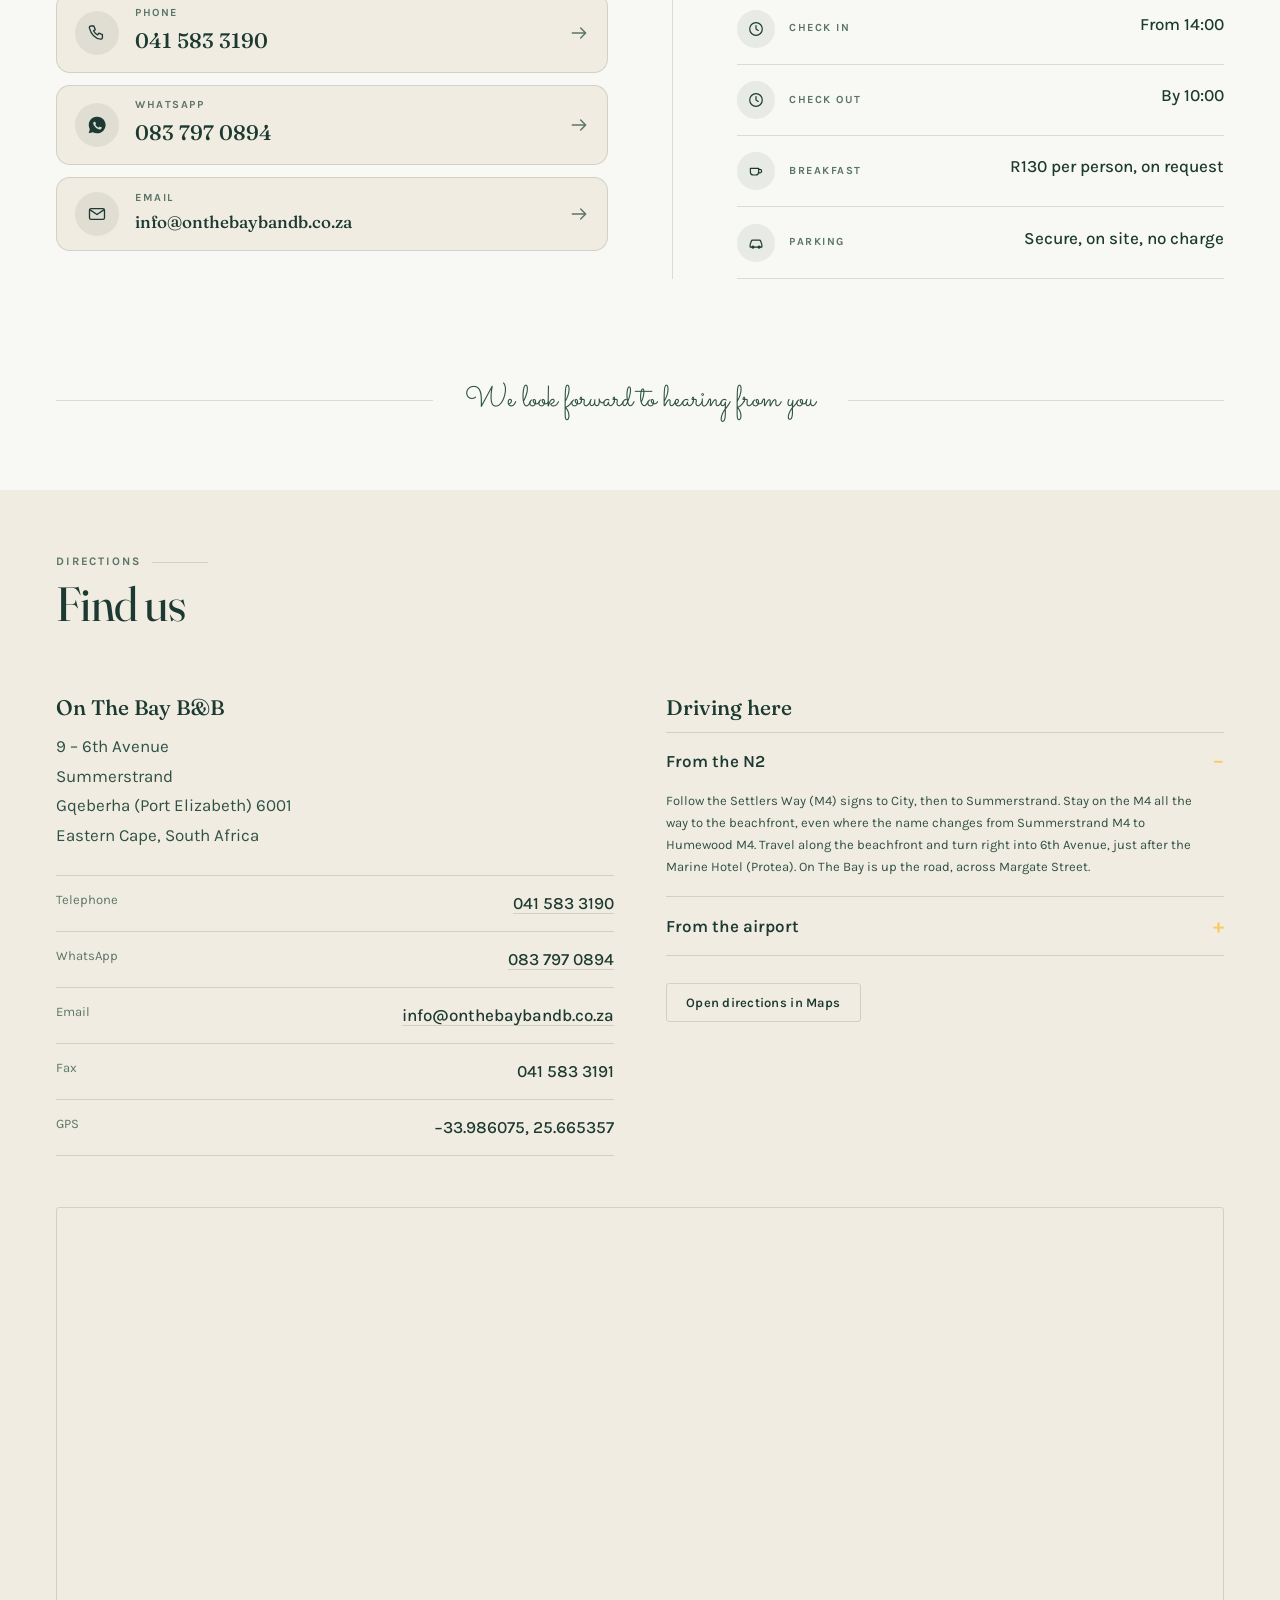
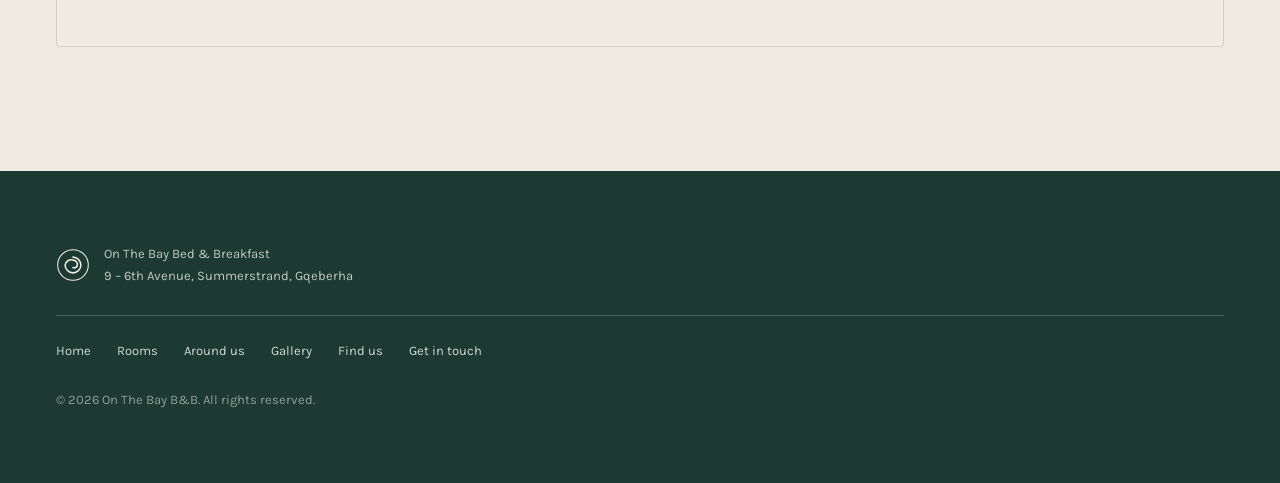
==== commit 6bc580b1: "fix" ====
--- a/index.html
+++ b/index.html
@@ -339,7 +339,7 @@
           <p>Set up for longer stays, with the facilities to put together a light meal without going out.</p>
           <div class="room-tag">
             <ul class="spec">
-              <li><svg viewBox="0 0 24 24" aria-hidden="true" fill="none" stroke="currentColor" stroke-width="1.6" stroke-linecap="round" stroke-linejoin="round"><path d="M3 18v-6a2 2 0 0 1 2-2h14a2 2 0 0 1 2 2v6"/><path d="M3 18v2M21 18v2"/><path d="M3 12V8a2 2 0 0 1 2-2h4v6"/></svg>1 double bed</li>
+              <li><svg viewBox="0 0 24 24" aria-hidden="true" fill="none" stroke="currentColor" stroke-width="1.6" stroke-linecap="round" stroke-linejoin="round"><path d="M3 18v-6a2 2 0 0 1 2-2h14a2 2 0 0 1 2 2v6"/><path d="M3 18v2M21 18v2"/><path d="M3 12V8a2 2 0 0 1 2-2h4v6"/></svg>1 queen bed</li>
               <li><svg viewBox="0 0 24 24" aria-hidden="true" fill="none" stroke="currentColor" stroke-width="1.6" stroke-linecap="round" stroke-linejoin="round"><circle cx="12" cy="8" r="3.4"/><path d="M5 20.5v-1.2a5.3 5.3 0 0 1 5.3-5.3h3.4a5.3 5.3 0 0 1 5.3 5.3v1.2"/></svg>Sleeps 2</li>
               <li><svg viewBox="0 0 24 24" aria-hidden="true" fill="none" stroke="currentColor" stroke-width="1.6" stroke-linecap="round" stroke-linejoin="round"><rect x="2" y="6" width="20" height="12" rx="2"/><path d="M15 6v12M5 10h6M5 14h4"/></svg>Kitchenette</li>
             </ul>
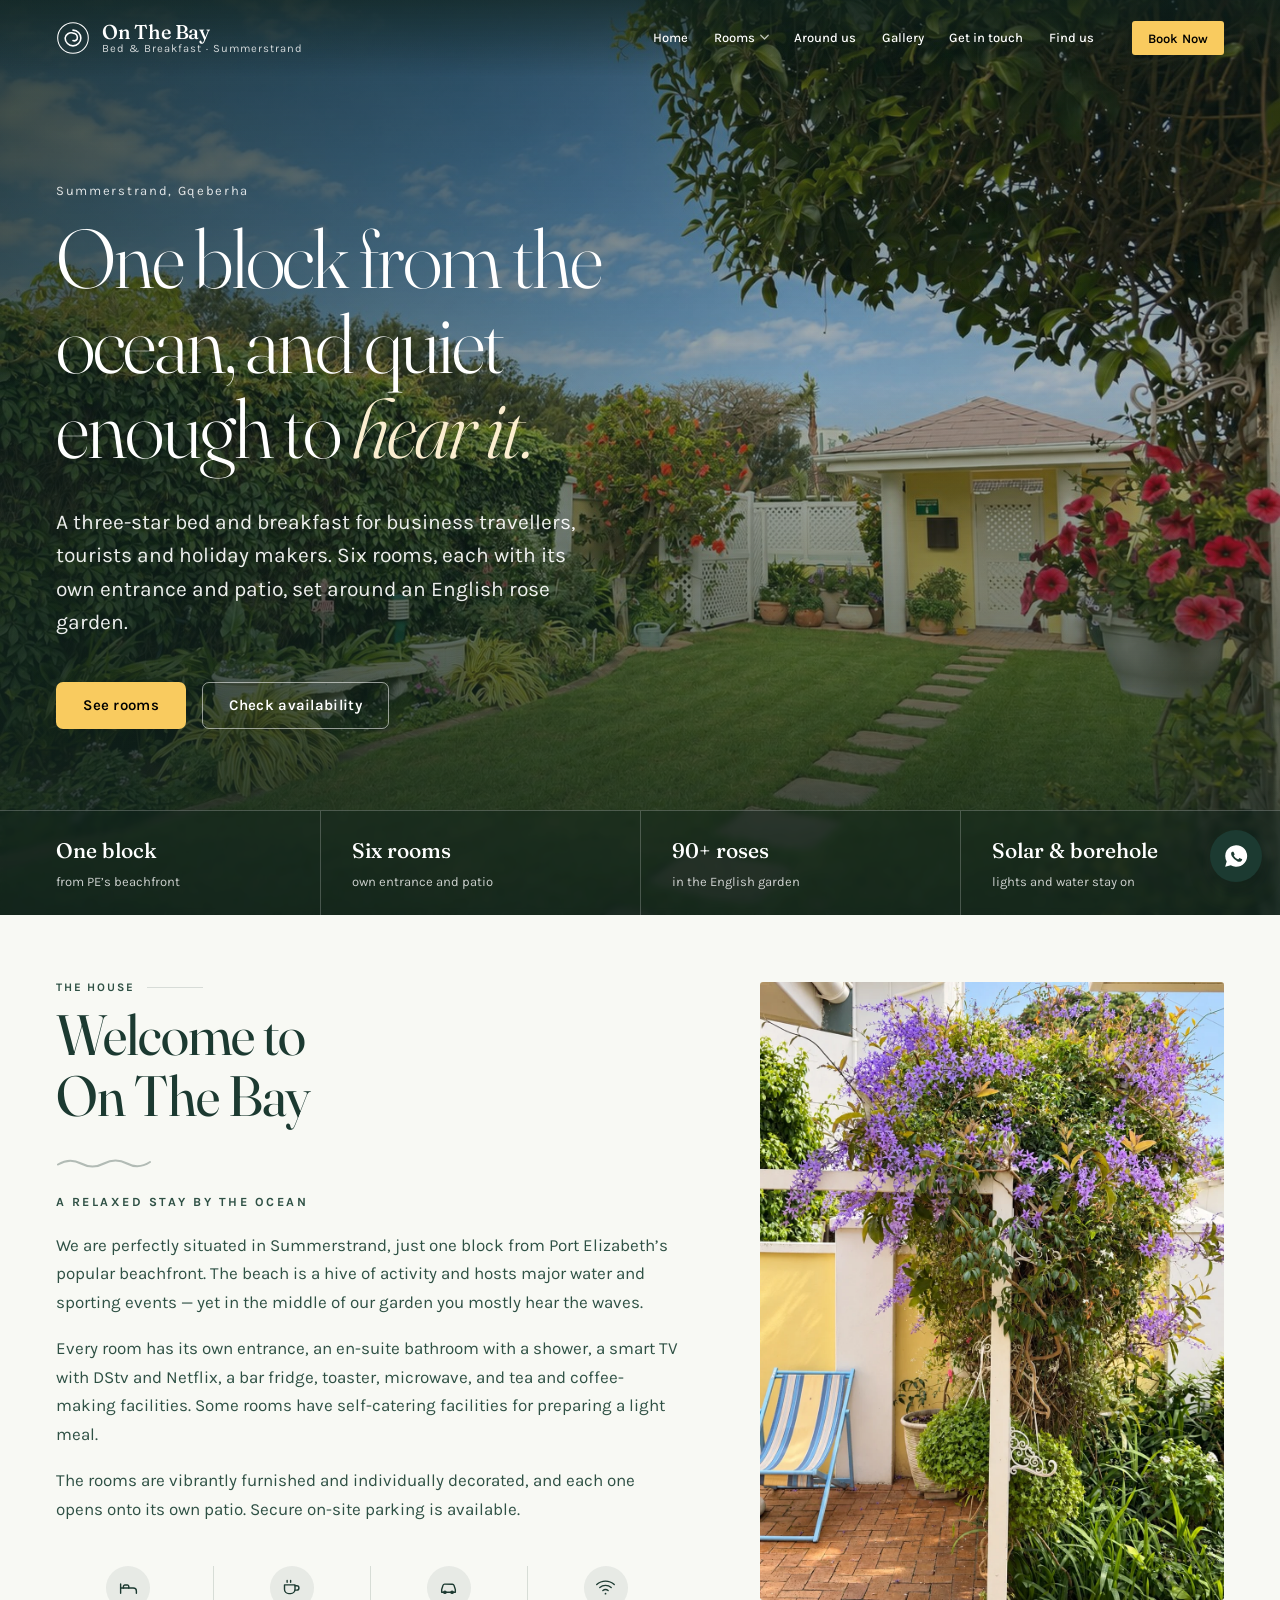
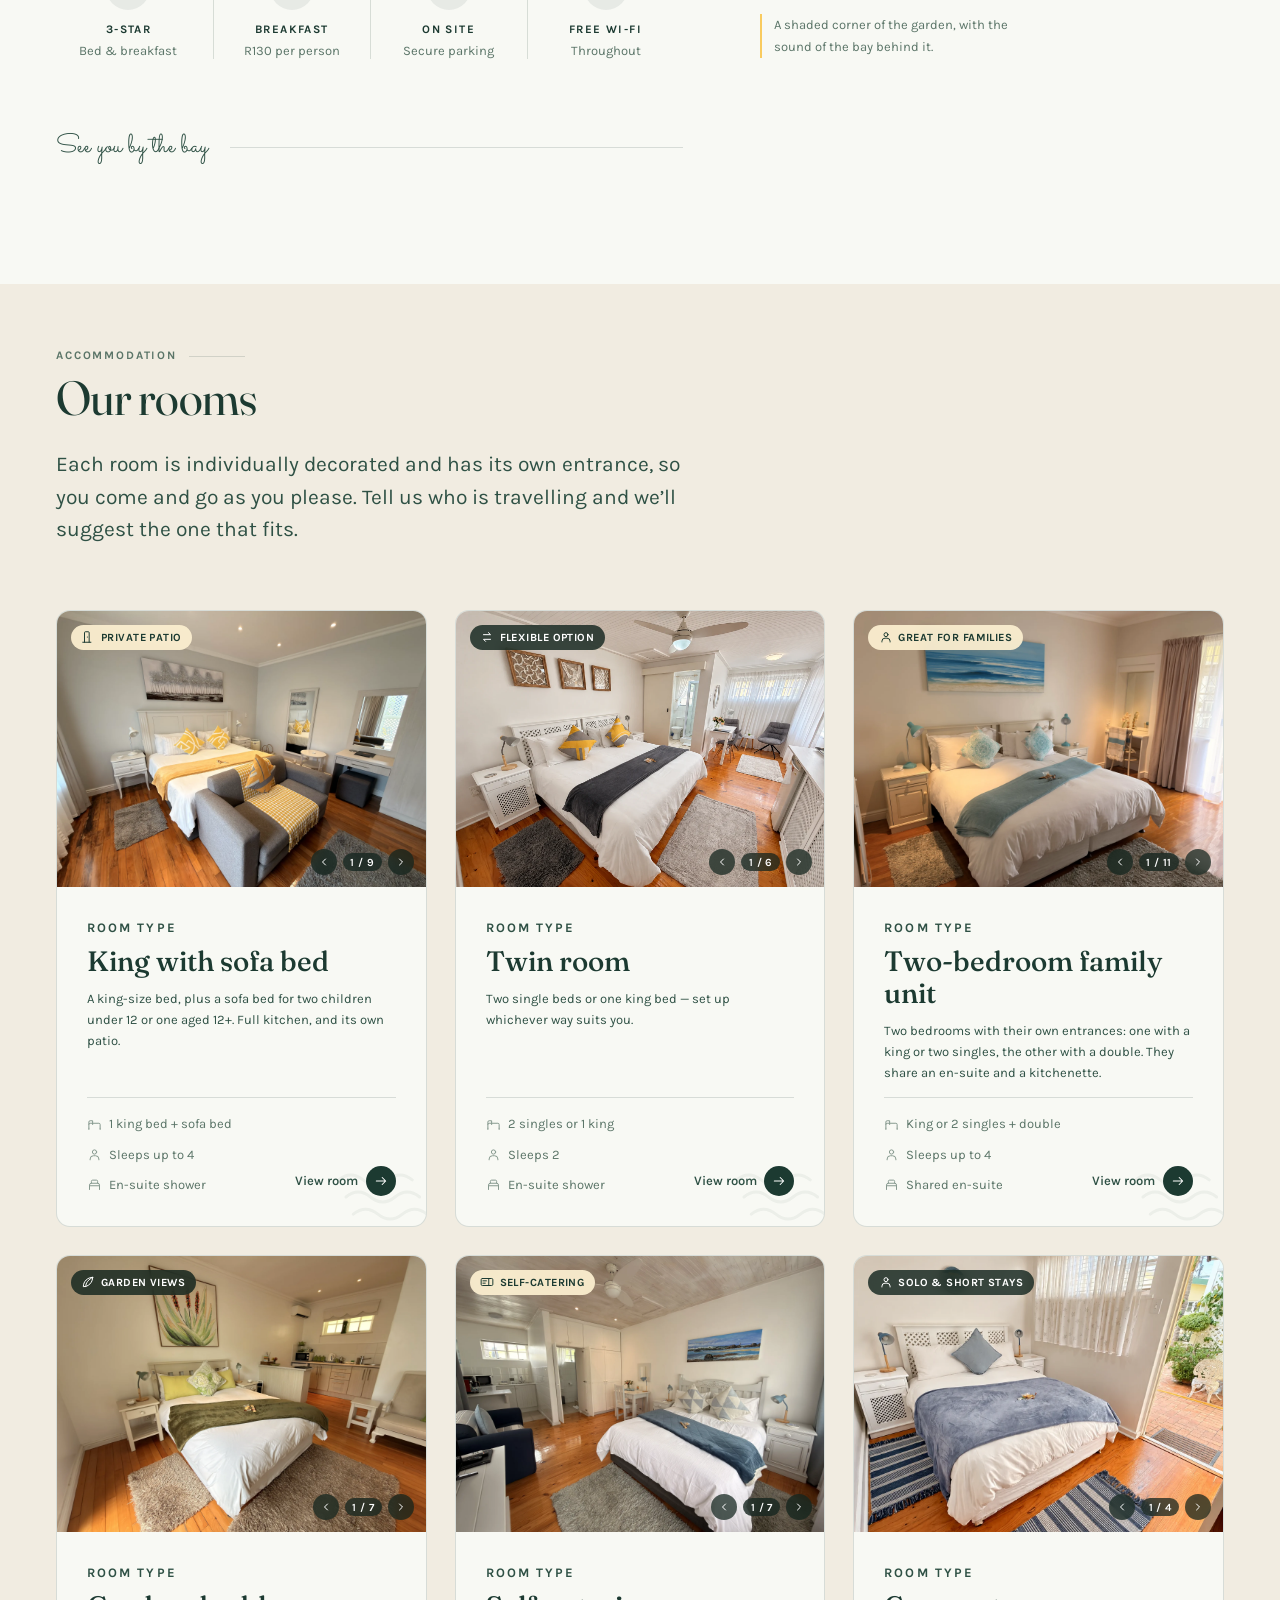
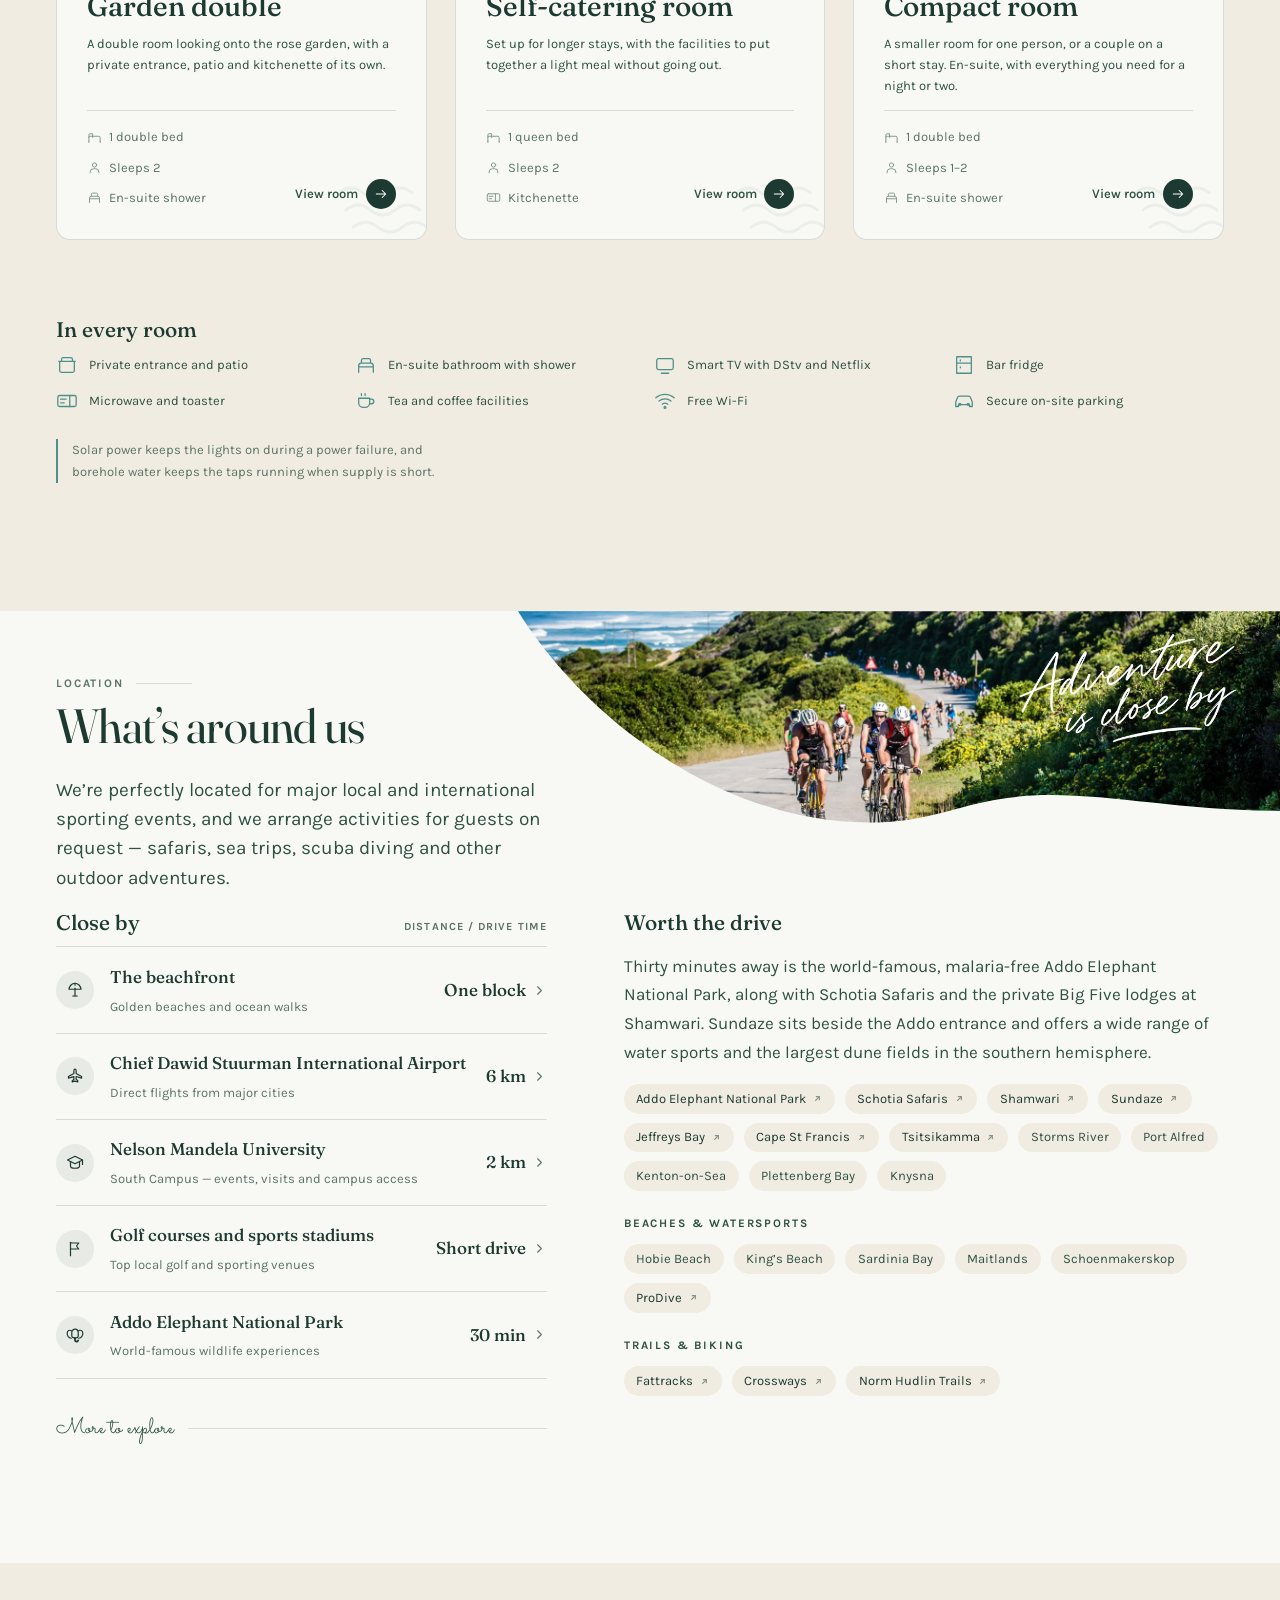
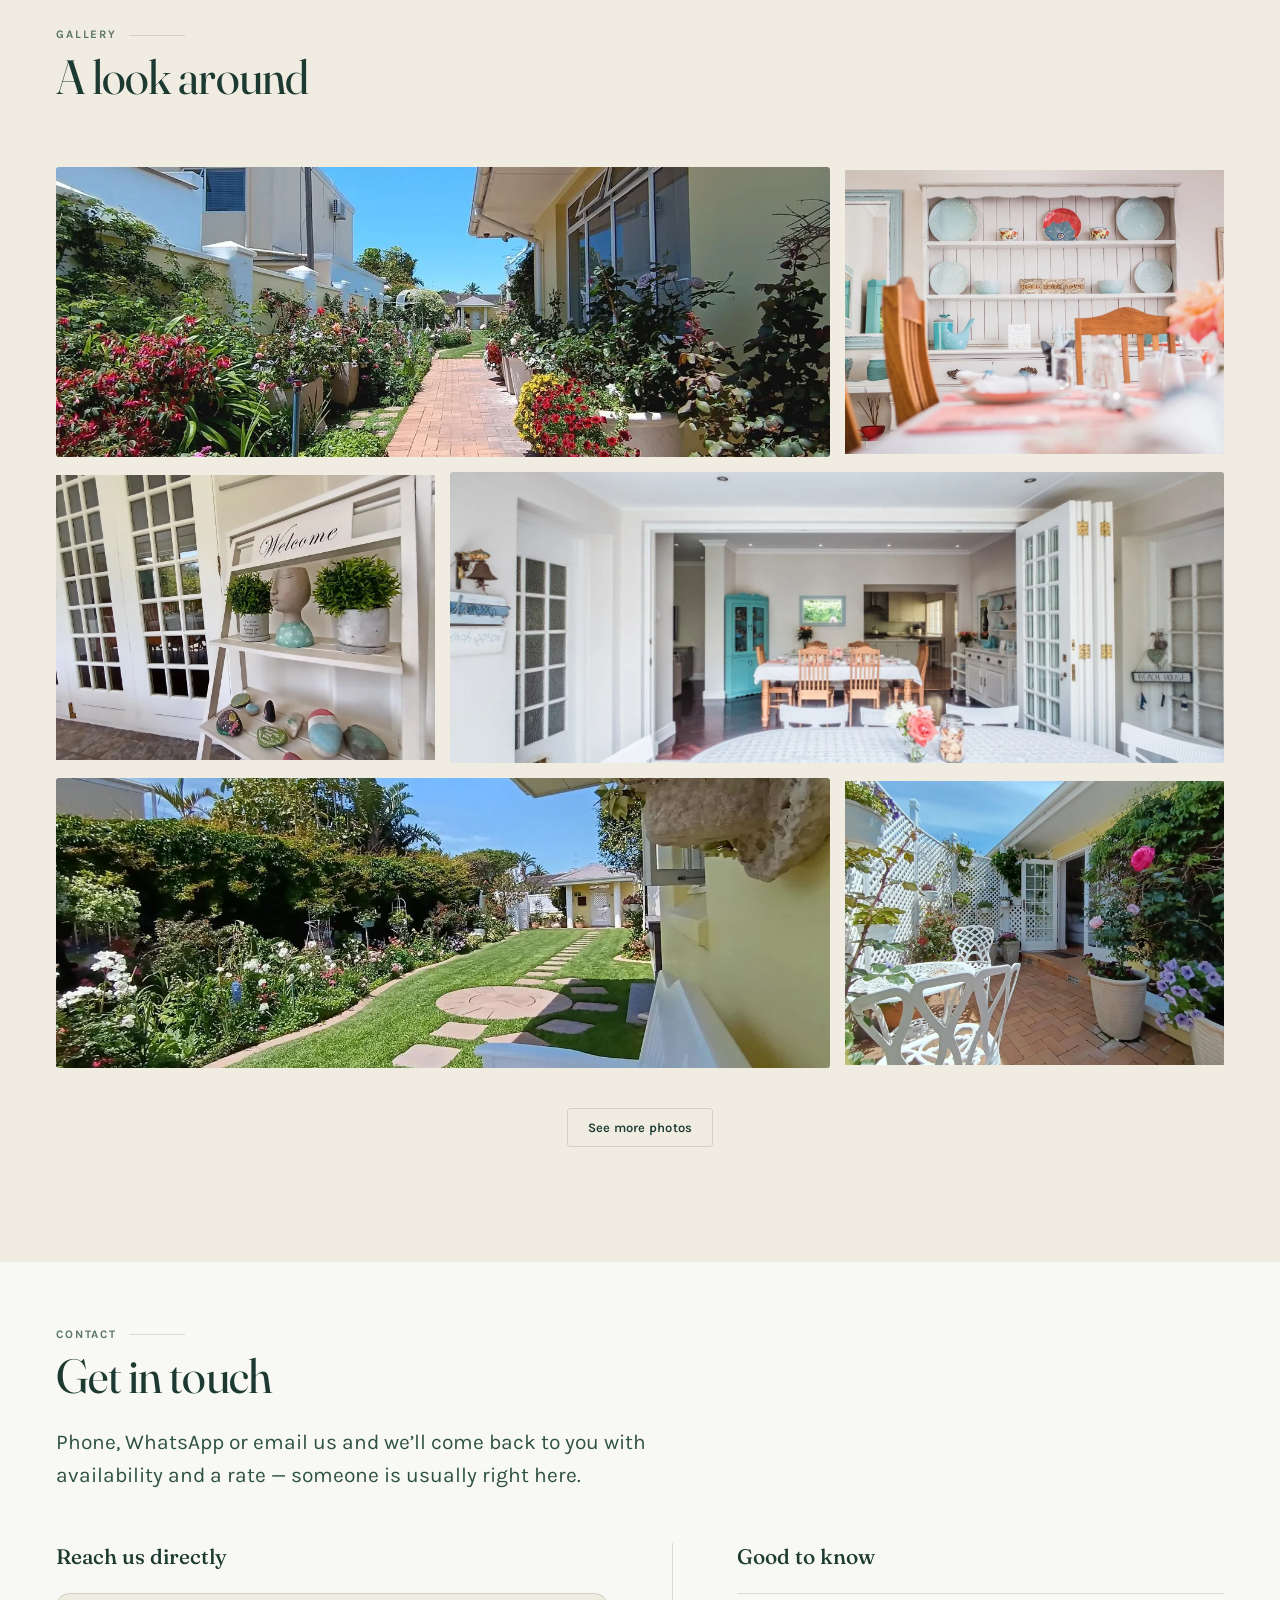
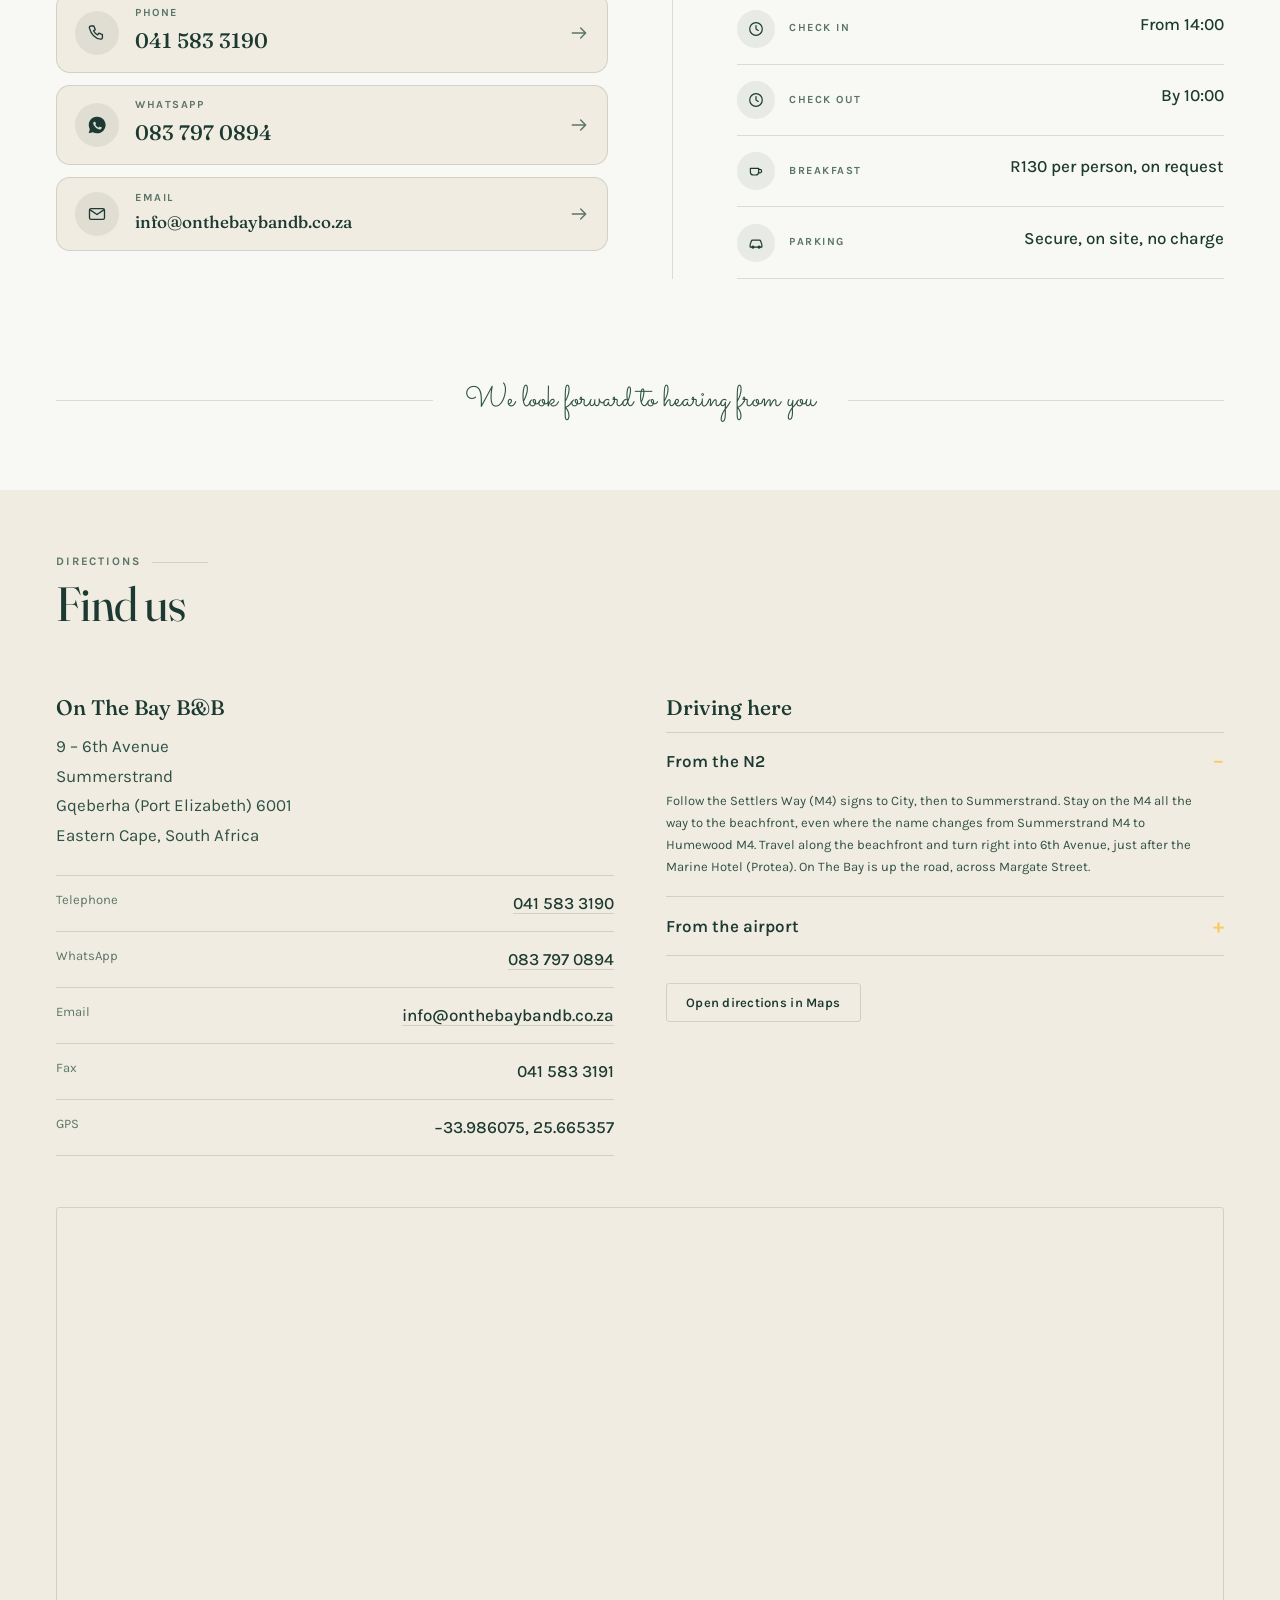
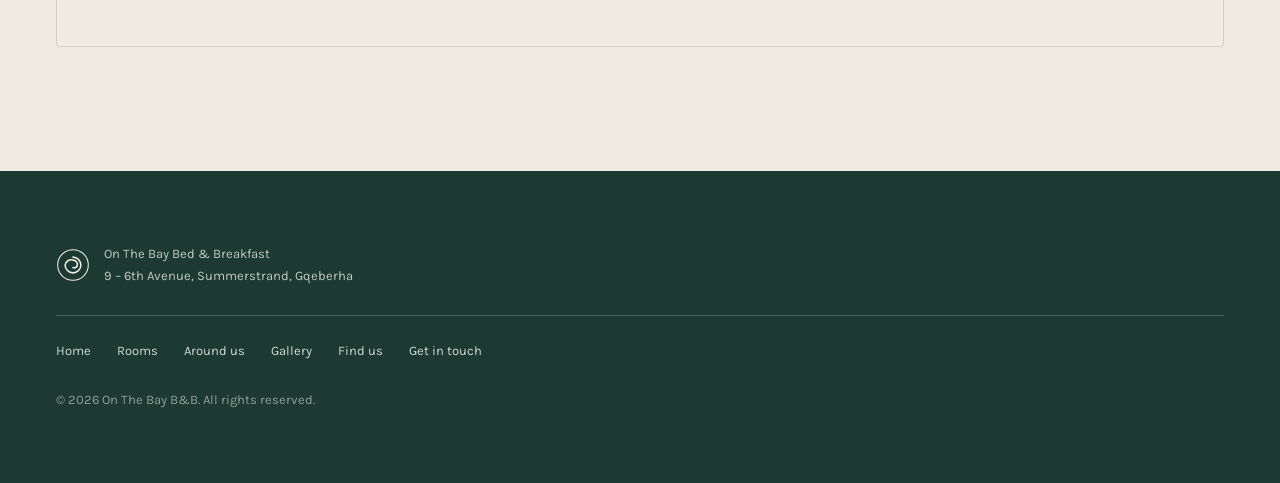
==== commit a6d6deb5: "Update index.html" ====
--- a/index.html
+++ b/index.html
@@ -464,7 +464,7 @@
         <p class="eyebrow eyebrow-rule">Location</p>
         <h2 class="h-sec">What&rsquo;s around us</h2>
         <p class="lede">
-          We&rsquo;re perfectly located for Ironman and the major local and international sporting
+          We&rsquo;re perfectly located for major local and international sporting
           events, and we arrange activities for guests on request &mdash; safaris, sea trips, scuba
           diving and other outdoor adventures.
         </p>
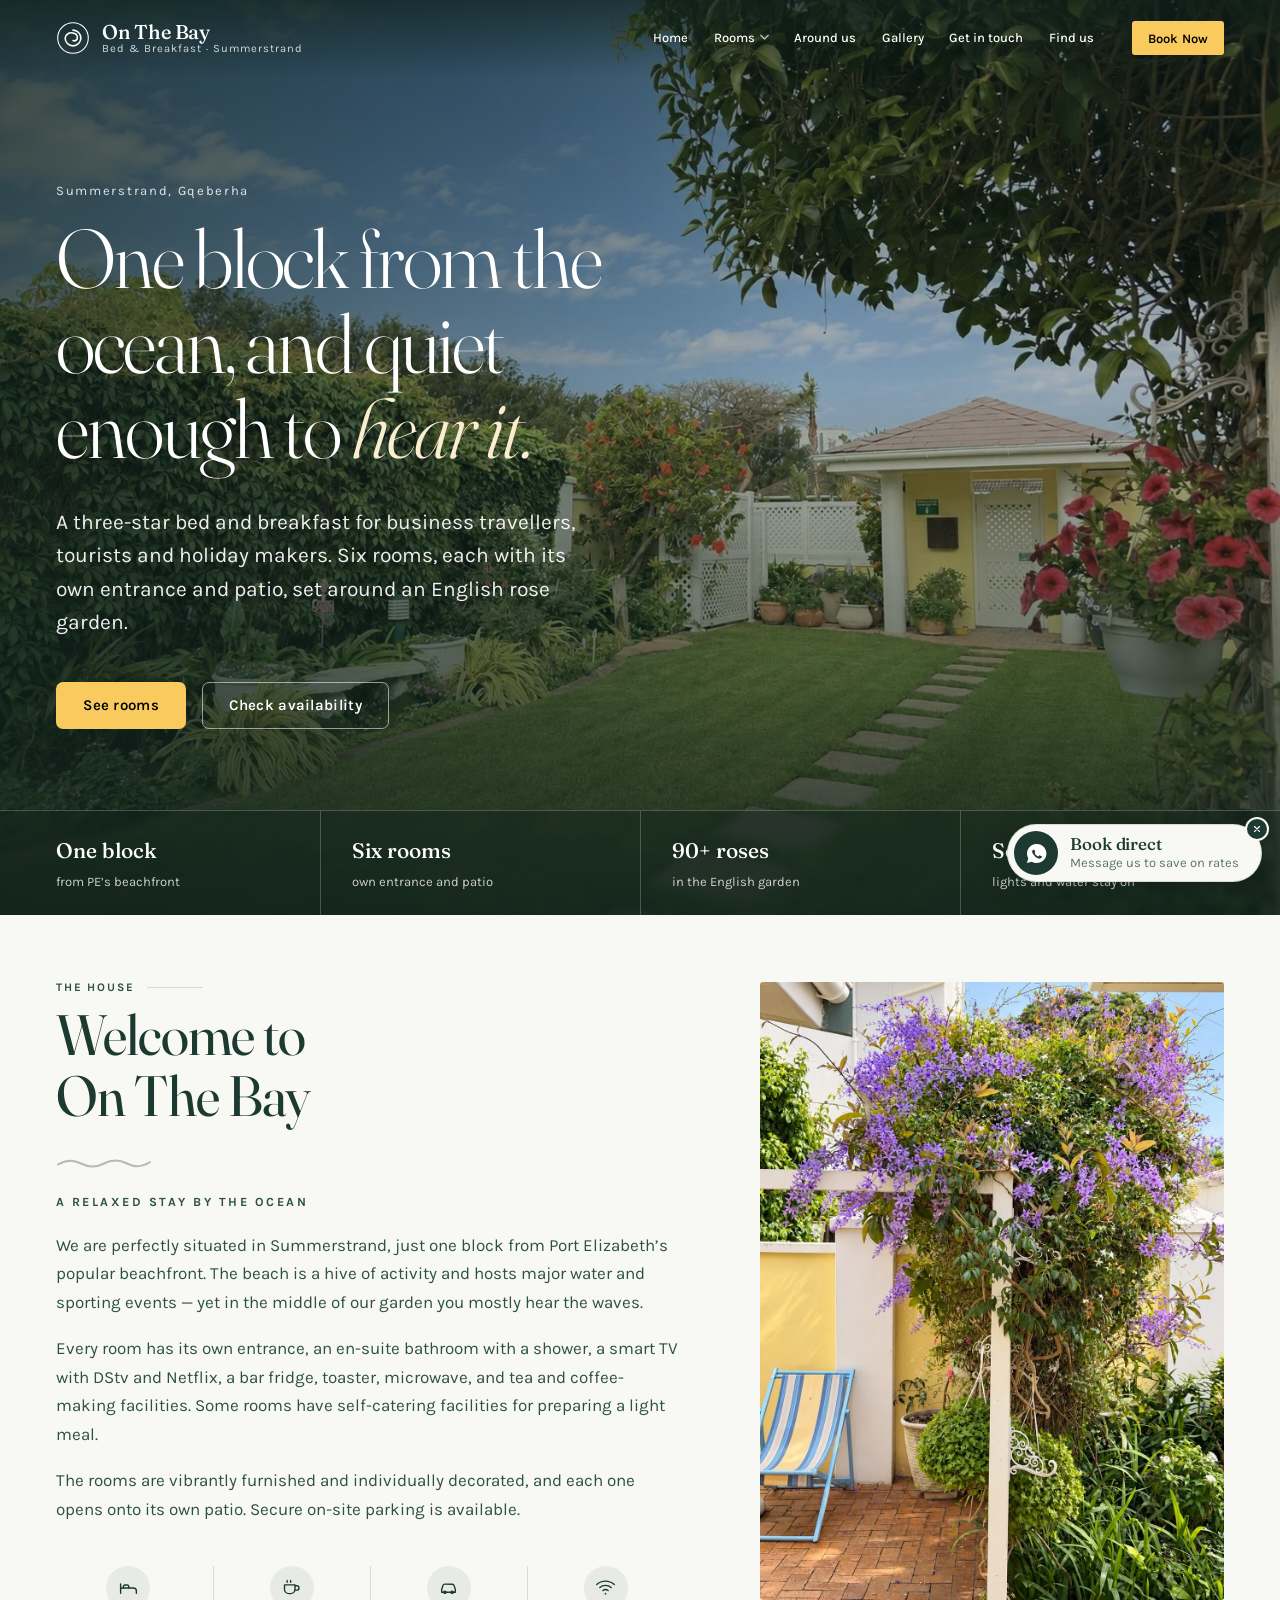
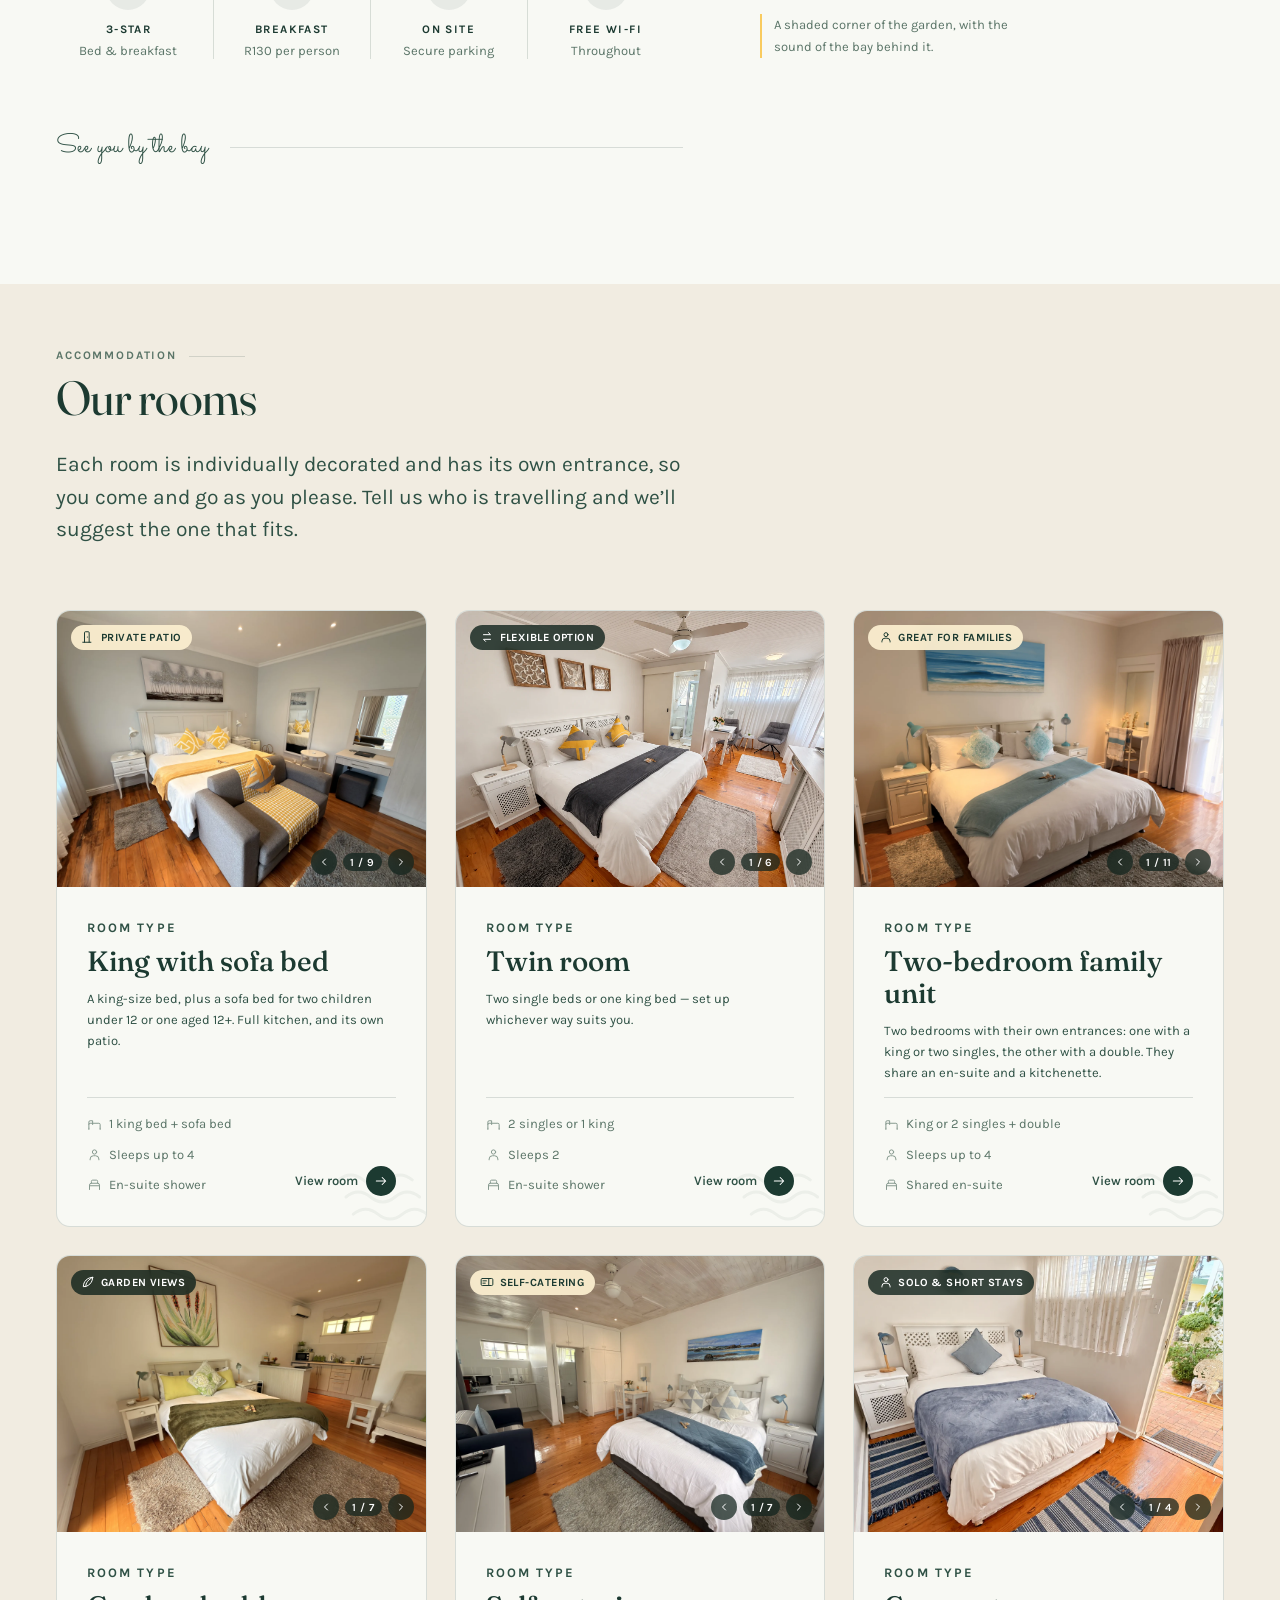
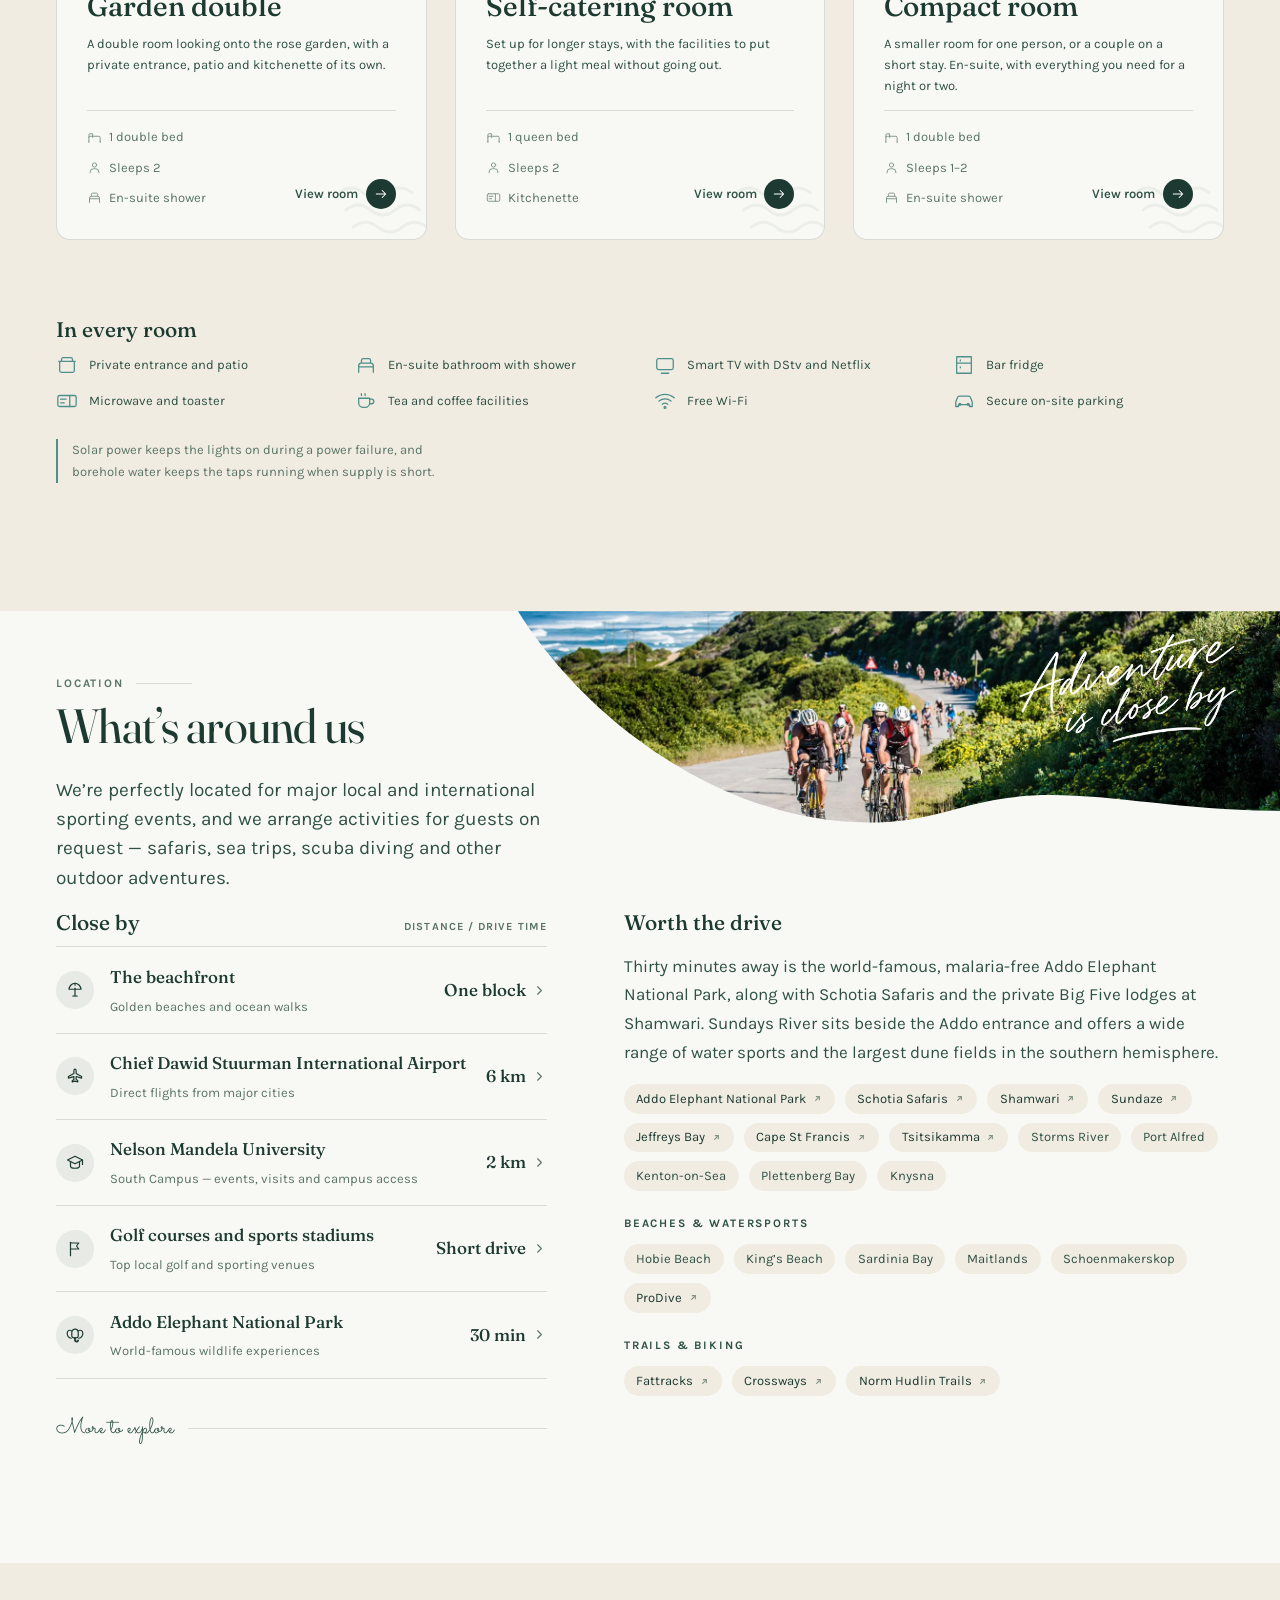
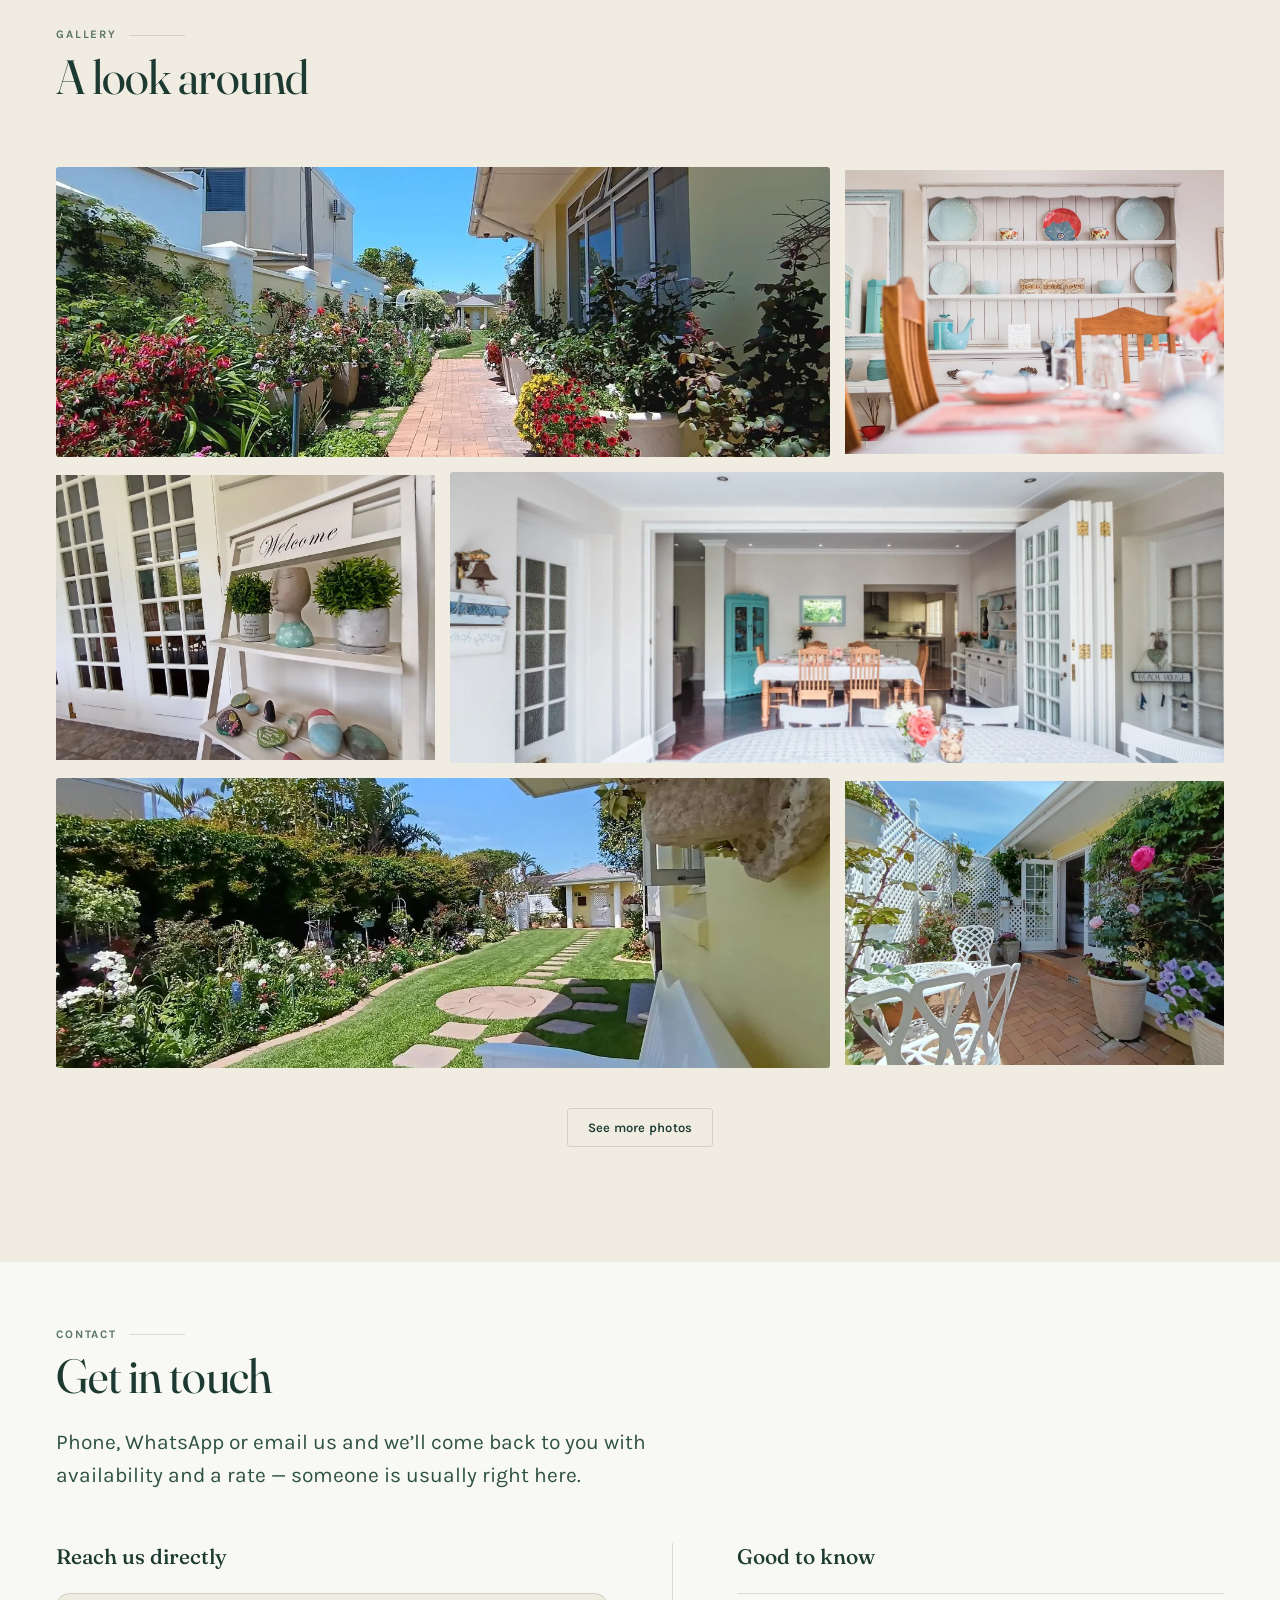
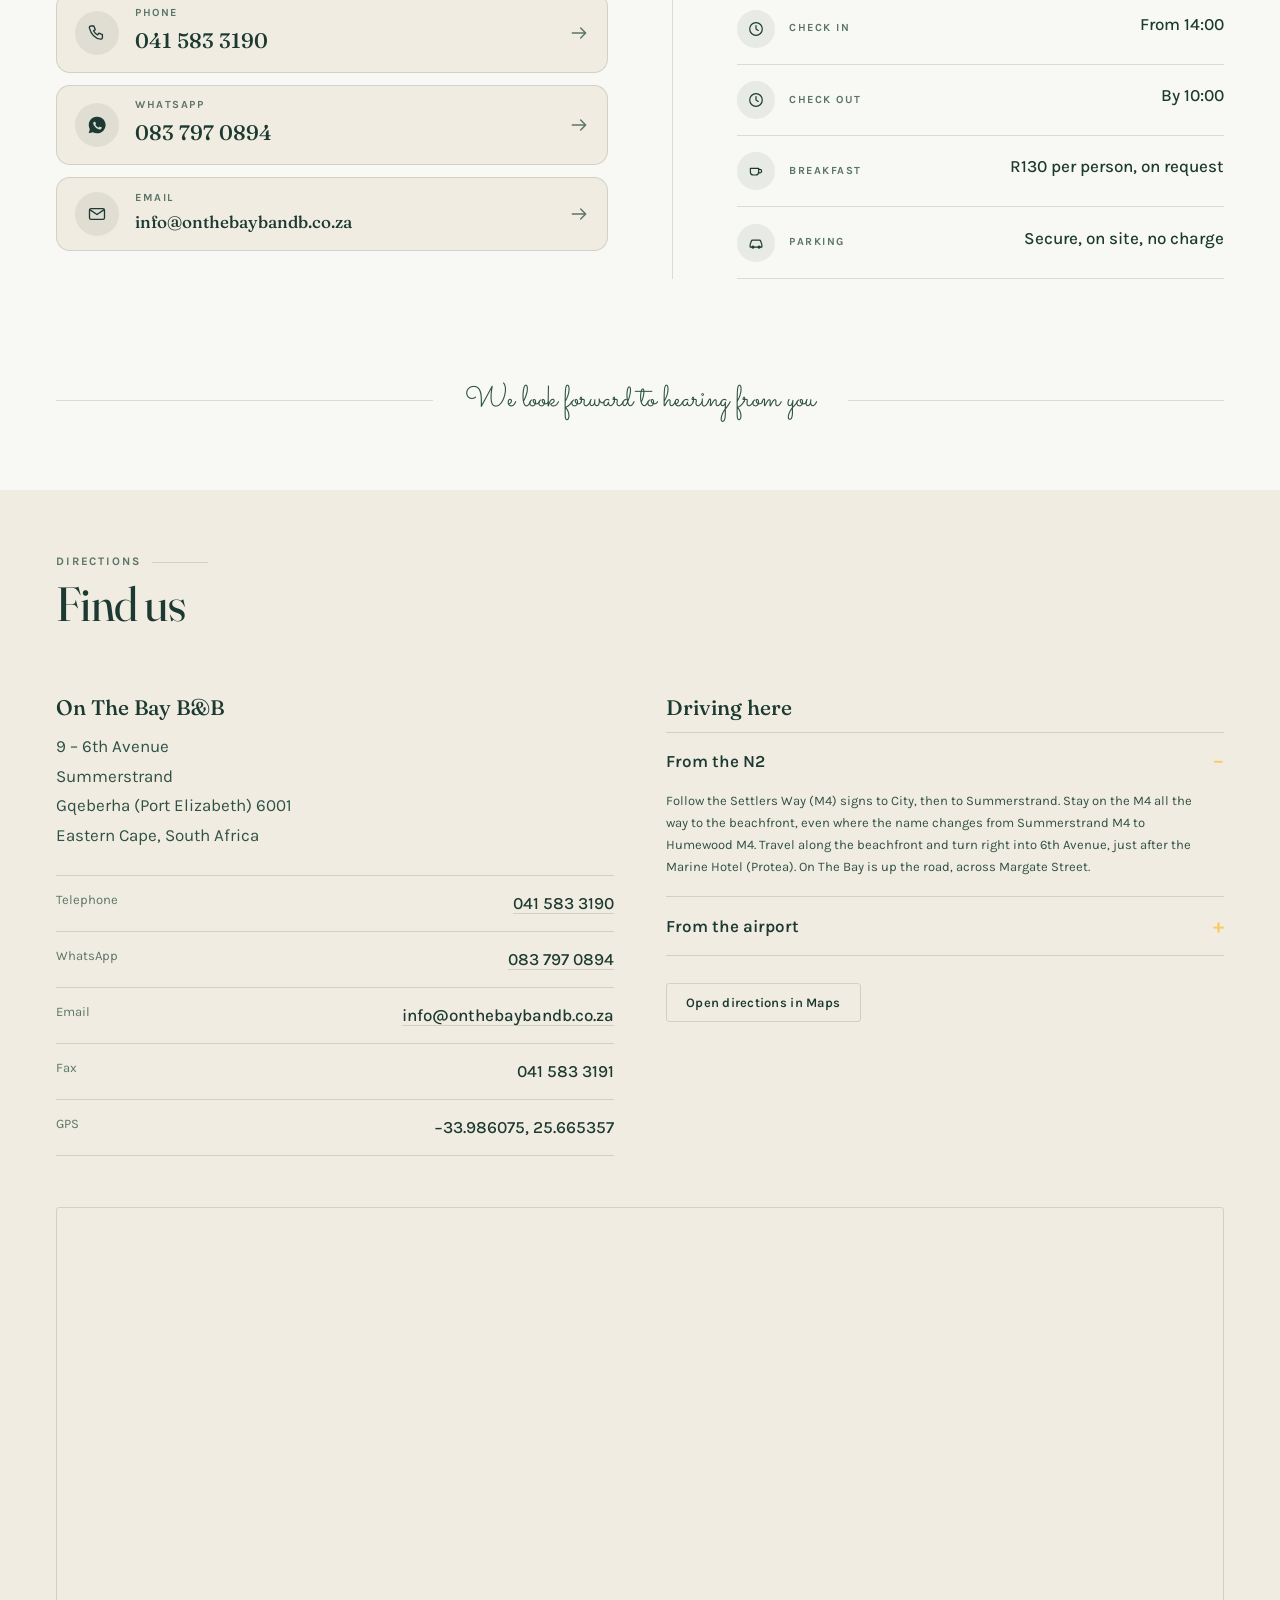
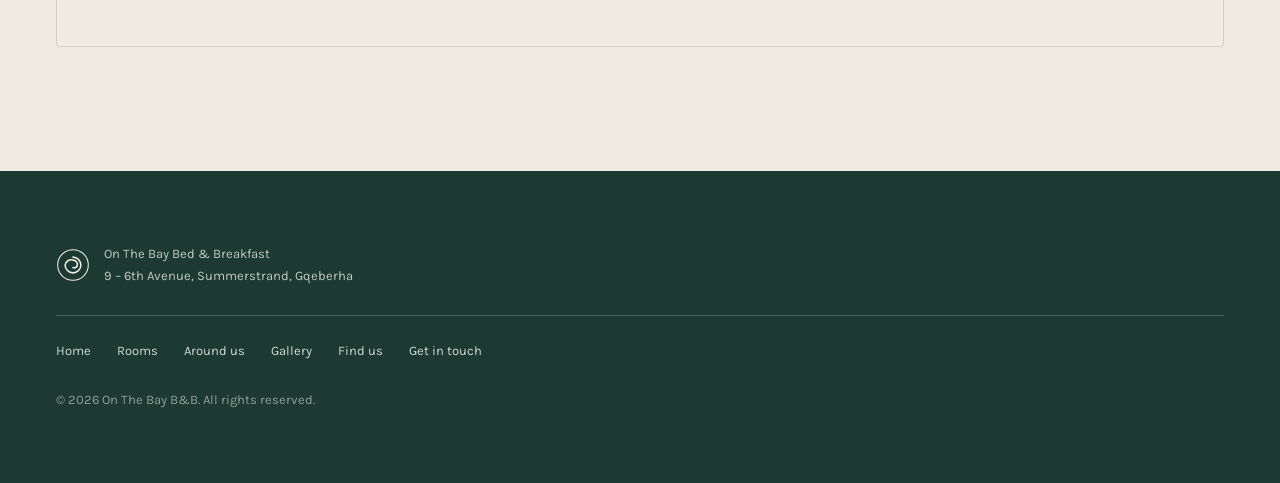
==== commit e9df5d9b: "update" ====
--- a/index.html
+++ b/index.html
@@ -107,7 +107,7 @@
 
 <!-- ─────────────────────────  HERO  ───────────────────────── -->
 <section class="hero" id="top">
-  <img class="hero-img" src="images/hero-3.jpg" width="1448" height="1086" alt="The garden path leading to the guest cottage at On The Bay B&amp;B" fetchpriority="high">
+  <img class="hero-img" src="images/hero-final.webp" width="1448" height="1086" alt="The garden path leading to the guest cottage at On The Bay B&amp;B" fetchpriority="high">
   <div class="hero-scrim" aria-hidden="true"></div>
 
   <div class="shell hero-inner">
@@ -514,7 +514,7 @@
         </div>
         <p>
           Thirty minutes away is the world-famous, malaria-free Addo Elephant National Park, along with
-          Schotia Safaris and the private Big Five lodges at Shamwari. Sundaze sits beside the Addo
+          Schotia Safaris and the private Big Five lodges at Shamwari. Sundays River sits beside the Addo
           entrance and offers a wide range of water sports and the largest dune fields in the southern
           hemisphere.
         </p>
@@ -585,6 +585,9 @@
       <button class="gal-item" data-full="images/gallery-12.webp" hidden><img src="images/gallery-12.webp" width="1620" height="1080" alt="The dining room set for breakfast" loading="lazy"></button>
       <button class="gal-item" data-full="images/gallery-13.webp" hidden><img src="images/gallery-13.webp" width="1620" height="1080" alt="Breakfast places set around the table" loading="lazy"></button>
       <button class="gal-item" data-full="images/gallery-14.webp" hidden><img src="images/gallery-14.webp" width="1620" height="1080" alt="Fresh roses on the breakfast table" loading="lazy"></button>
+      <button class="gal-item gal-item--trio" data-full="images/gallery-16.webp" hidden><img src="images/gallery-16.webp" width="750" height="1000" alt="A cooked breakfast of fried eggs, bacon, a sausage, mushrooms and grilled tomatoes" loading="lazy"></button>
+      <button class="gal-item gal-item--trio" data-full="images/gallery-15.webp" hidden><img src="images/gallery-15.webp" width="1000" height="750" alt="French toast with crispy bacon, a sausage, grilled tomato and rocket" loading="lazy"></button>
+      <button class="gal-item gal-item--trio" data-full="images/gallery-17.webp" hidden><img src="images/gallery-17.webp" width="750" height="1000" alt="Yoghurt topped with berries and granola at the breakfast table" loading="lazy"></button>
     </div>
 
     <div class="gal-more-row">
@@ -791,9 +794,13 @@
   <p class="lb-count" id="lbCount" hidden></p>
 </dialog>
 
-<a class="wa-float" href="https://wa.me/27837970894" rel="noopener" aria-label="Chat to us on WhatsApp">
-  <svg viewBox="0 0 24 24" aria-hidden="true"><path d="M12 2a10 10 0 0 0-8.6 15L2 22l5.2-1.4A10 10 0 1 0 12 2zm5.3 14.1c-.2.6-1.3 1.2-1.8 1.2-.5.1-1 .1-1.7-.1a11.7 11.7 0 0 1-5.6-4.9c-.4-.7-.7-1.5-.7-2.3s.4-1.4.7-1.6c.2-.2.4-.3.6-.3h.5c.2 0 .4 0 .6.4l.8 1.8c.1.2 0 .4-.1.5l-.4.5c-.1.2-.3.3-.1.6a8 8 0 0 0 3.6 3.1c.3.1.5.1.6-.1l.7-.8c.2-.2.3-.2.6-.1l1.7.8c.3.2.4.2.4.4s0 .6-.4.9z"/></svg>
-</a>
+<div class="wa-float">
+  <a class="wa-float-link" href="https://wa.me/27837970894" rel="noopener" aria-label="Book direct: message us on WhatsApp to save on rates">
+    <span class="wa-float-icon"><svg viewBox="0 0 24 24" aria-hidden="true"><path d="M12 2a10 10 0 0 0-8.6 15L2 22l5.2-1.4A10 10 0 1 0 12 2zm5.3 14.1c-.2.6-1.3 1.2-1.8 1.2-.5.1-1 .1-1.7-.1a11.7 11.7 0 0 1-5.6-4.9c-.4-.7-.7-1.5-.7-2.3s.4-1.4.7-1.6c.2-.2.4-.3.6-.3h.5c.2 0 .4 0 .6.4l.8 1.8c.1.2 0 .4-.1.5l-.4.5c-.1.2-.3.3-.1.6a8 8 0 0 0 3.6 3.1c.3.1.5.1.6-.1l.7-.8c.2-.2.3-.2.6-.1l1.7.8c.3.2.4.2.4.4s0 .6-.4.9z"/></svg></span>
+    <span class="wa-float-text" aria-hidden="true"><span class="wa-float-title">Book direct</span><span class="wa-float-sub">Message us to save on rates</span></span>
+  </a>
+  <button type="button" class="wa-float-close" aria-label="Minimise the WhatsApp button"><svg viewBox="0 0 24 24" aria-hidden="true" fill="none" stroke="currentColor" stroke-width="2.6" stroke-linecap="round"><path d="M6 6l12 12M18 6 6 18"/></svg></button>
+</div>
 
 <script src="script.js" defer></script>
 </body>
--- a/styles.css
+++ b/styles.css
@@ -1158,6 +1158,12 @@
 .grid-gal-mosaic .gal-item:nth-child(4n){ grid-column:span 2; }
 .grid-gal-mosaic .gal-item:nth-child(4n+1) img,
 .grid-gal-mosaic .gal-item:nth-child(4n) img{ aspect-ratio:8/3; }
+/* Opt-out for a row of equal tiles (the three breakfast plates). Same
+   specificity as the nth-child rules above and later in the file, so it
+   wins. The row before it must already be full (a wide + a narrow tile),
+   or these three won't start a row of their own. */
+.grid-gal-mosaic .gal-item.gal-item--trio{ grid-column:span 1; }
+.grid-gal-mosaic .gal-item.gal-item--trio img{ aspect-ratio:4/3; }
 
 /* room-page galleries: just the first photo as a big 2×2 feature tile,
    ported from the reference site's gallery (their `.gallery
@@ -1371,16 +1377,51 @@
 .foot-legal{ margin:0; font-size:var(--t--1); color:rgba(239,242,234,.55); }
 
 /* ---------- whatsapp float ---------- */
+/* A labelled pill rather than a bare icon, so it says what it's for. The
+   close button doesn't remove it: it shrinks it to the round icon (still a
+   working link), and script.js remembers that per browser. The label is
+   aria-hidden because the link's aria-label already carries the same
+   words and has to keep working once the label is hidden. */
 .wa-float{
   position:fixed; right:18px; bottom:18px; z-index:80;
-  width:52px; height:52px; border-radius:50%;
-  background:var(--ink); color:#fff;
-  display:grid; place-items:center;
-  box-shadow:0 6px 22px rgba(16,34,28,.3);
-  transition:background-color .2s ease, transform .2s ease;
-}
-.wa-float svg{ width:26px; height:26px; fill:currentColor; }
-.wa-float:hover{ background:var(--sea); transform:translateY(-2px); }
+  animation:wa-in .45s ease-out .9s both;
+}
+@keyframes wa-in{ from{ opacity:0; transform:translateY(14px); } }
+.wa-float-link{
+  display:flex; align-items:center; gap:12px;
+  padding:6px 22px 6px 6px; border-radius:100px;
+  background:var(--paper); border:1px solid var(--line); color:var(--ink);
+  text-decoration:none;
+  box-shadow:0 10px 30px rgba(16,34,28,.16), 0 2px 6px rgba(16,34,28,.08);
+  transition:transform .2s ease, box-shadow .2s ease;
+}
+.wa-float-link:hover{ transform:translateY(-2px); box-shadow:0 14px 34px rgba(16,34,28,.22), 0 2px 6px rgba(16,34,28,.08); }
+.wa-float-icon{
+  display:grid; place-items:center; flex:none;
+  width:44px; height:44px; border-radius:50%;
+  background:var(--ink); color:#fff; transition:background-color .2s ease;
+}
+.wa-float-link:hover .wa-float-icon{ background:var(--sea); }
+.wa-float-icon svg{ width:23px; height:23px; fill:currentColor; }
+.wa-float-text{ display:flex; flex-direction:column; }
+.wa-float-title{ font:500 1.0625rem/1.15 var(--serif); letter-spacing:-.005em; }
+.wa-float-sub{ font-size:.8125rem; line-height:1.3; color:var(--ink-mute); margin-top:2px; }
+.wa-float-close{
+  position:absolute; top:-7px; right:-7px;
+  display:grid; place-items:center; width:24px; height:24px; padding:0;
+  border:2px solid var(--paper); border-radius:50%;
+  background:var(--ink); color:#fff; cursor:pointer;
+  transition:background-color .2s ease;
+}
+.wa-float-close:hover{ background:var(--sea); }
+.wa-float-close svg{ width:10px; height:10px; }
+.wa-float.is-min .wa-float-text,
+.wa-float.is-min .wa-float-close{ display:none; }
+.wa-float.is-min .wa-float-link{ padding:4px; }
+@media (prefers-reduced-motion:reduce){
+  .wa-float{ animation:none; }
+  .wa-float-link, .wa-float-icon{ transition:none; }
+}
 
 /* ============================================================
    RESPONSIVE
